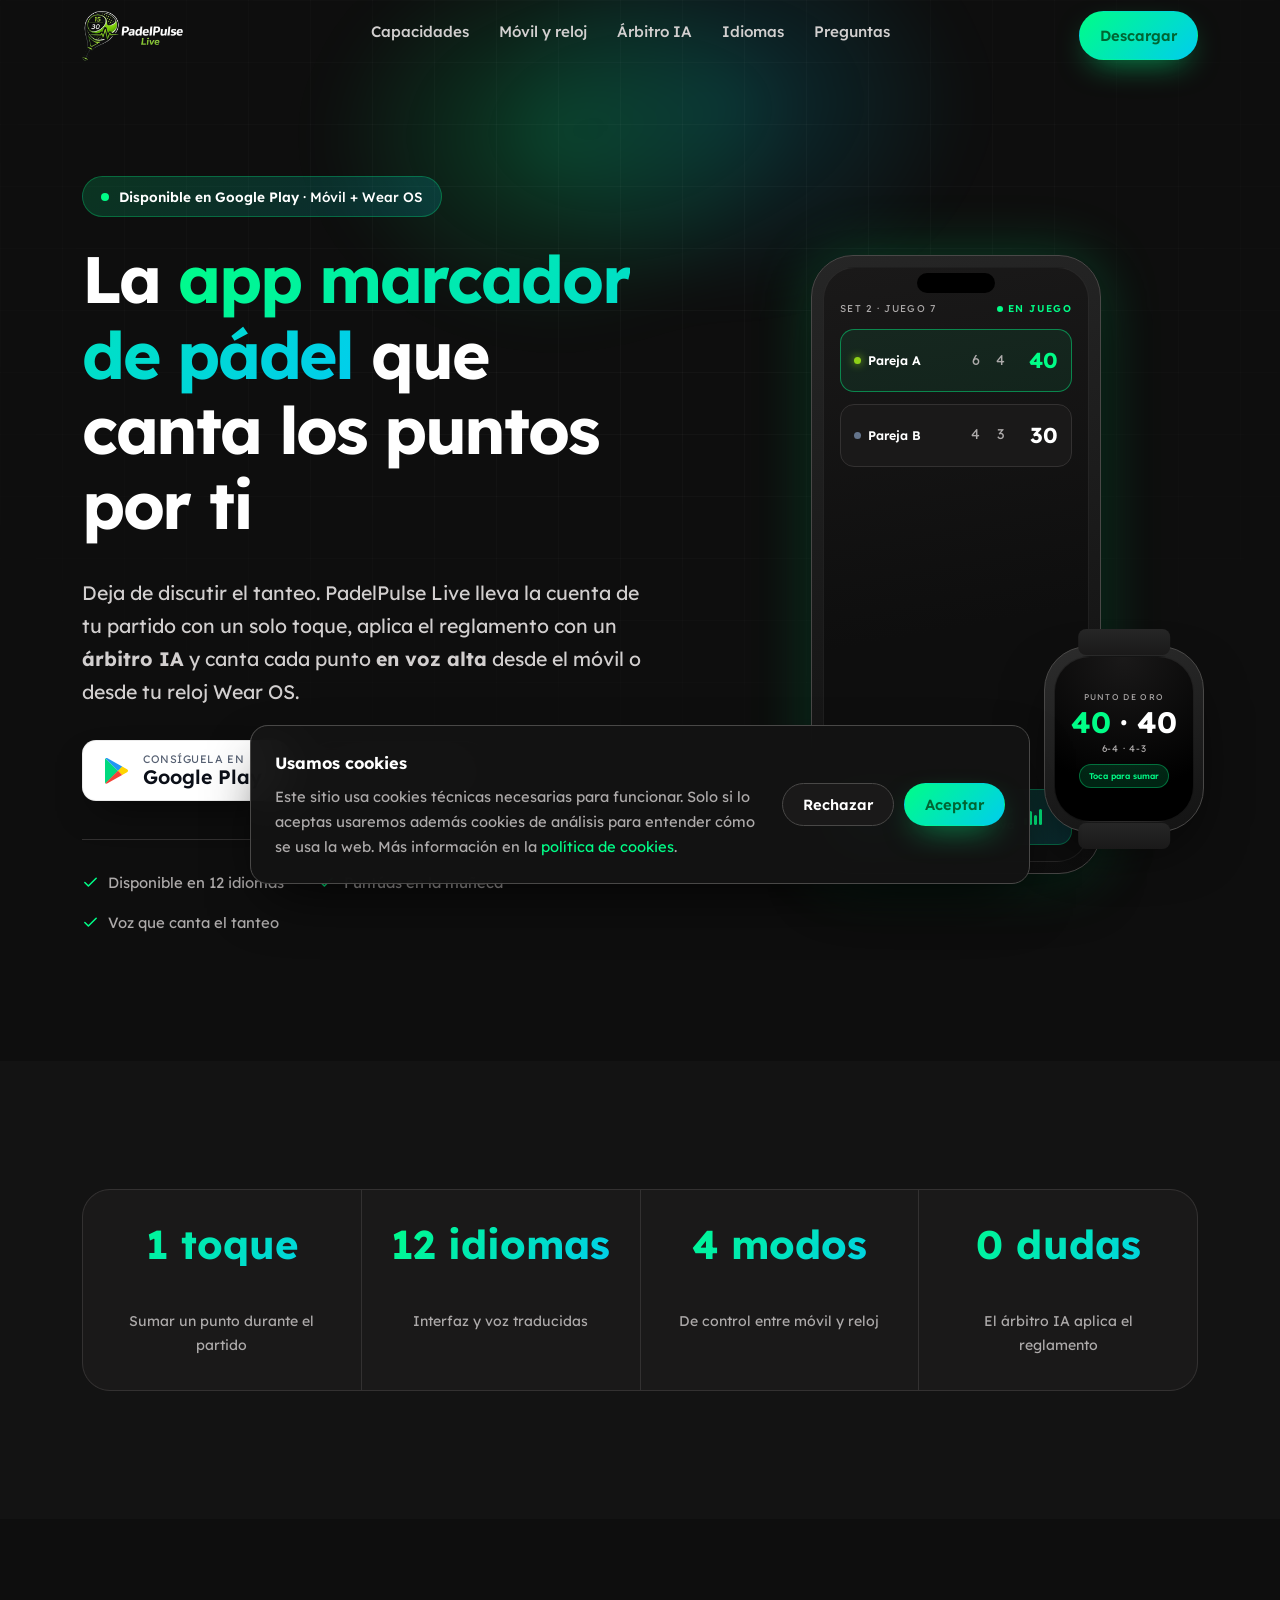
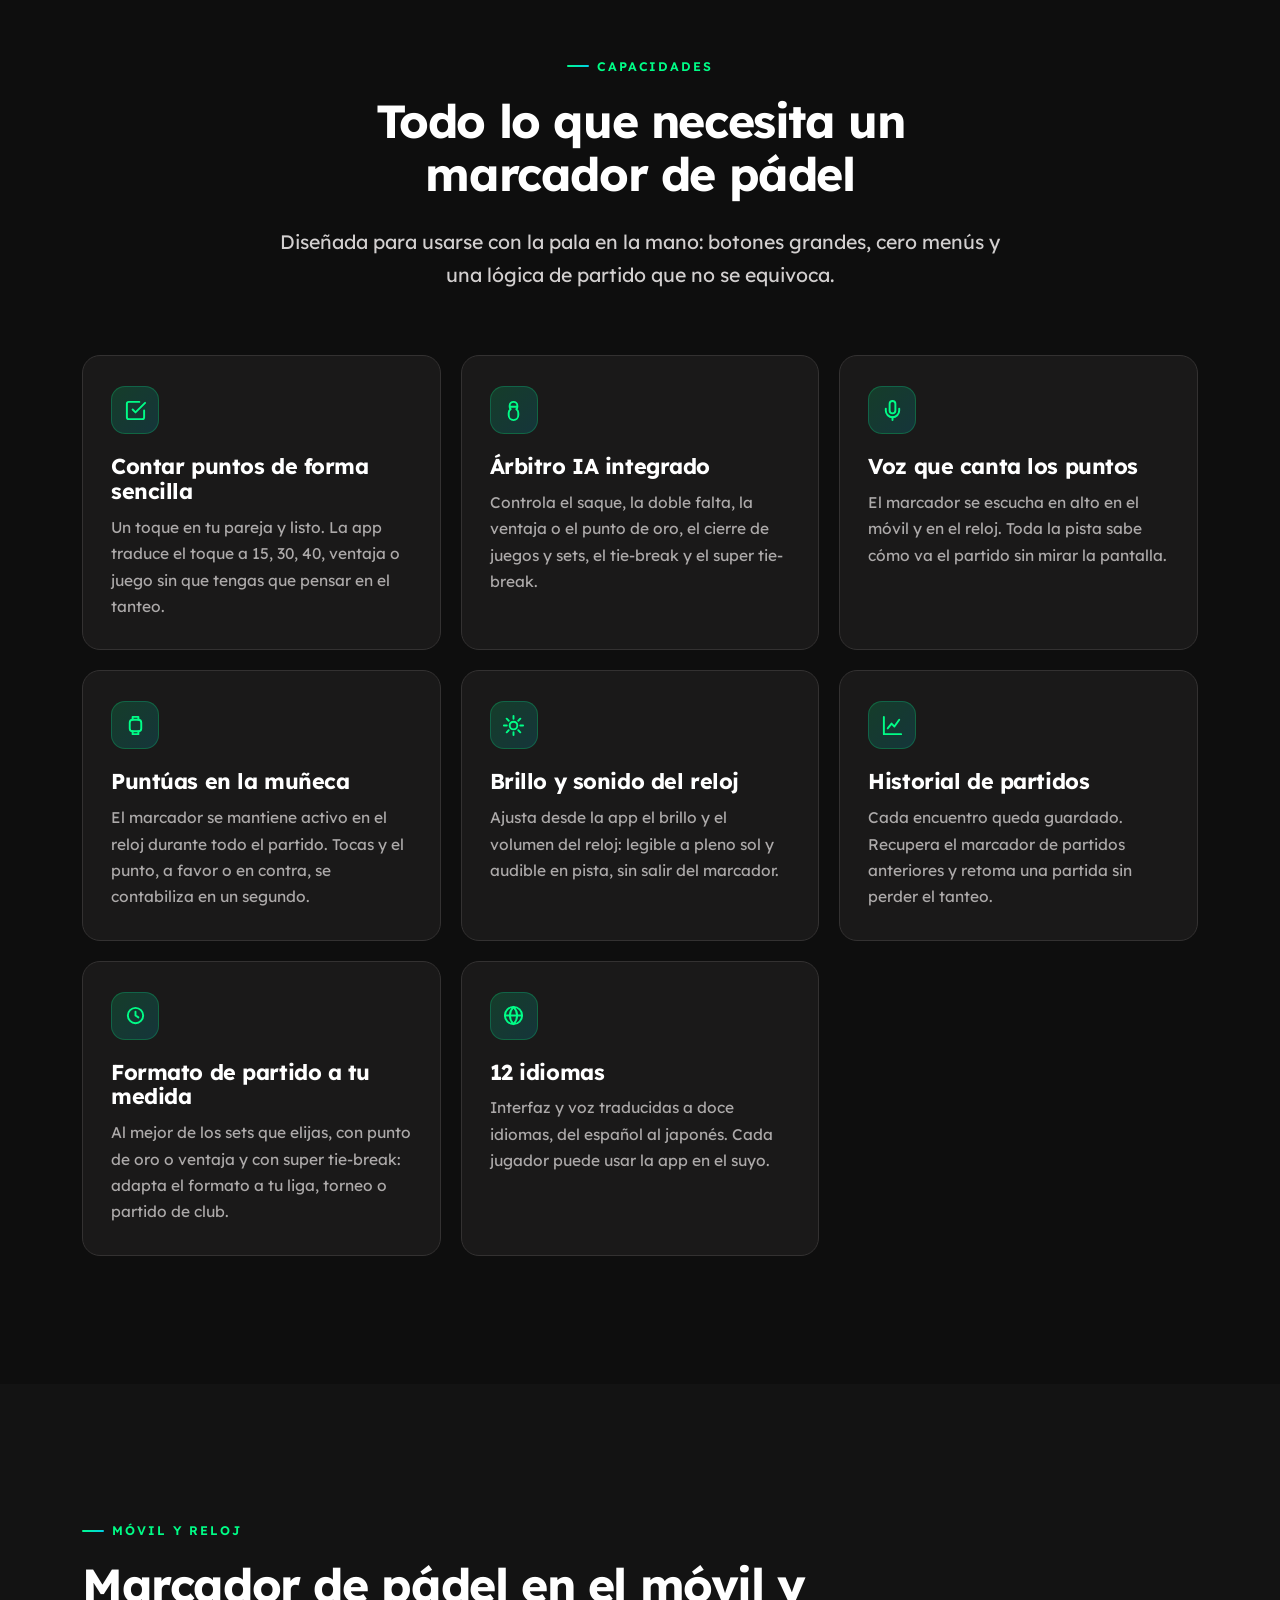
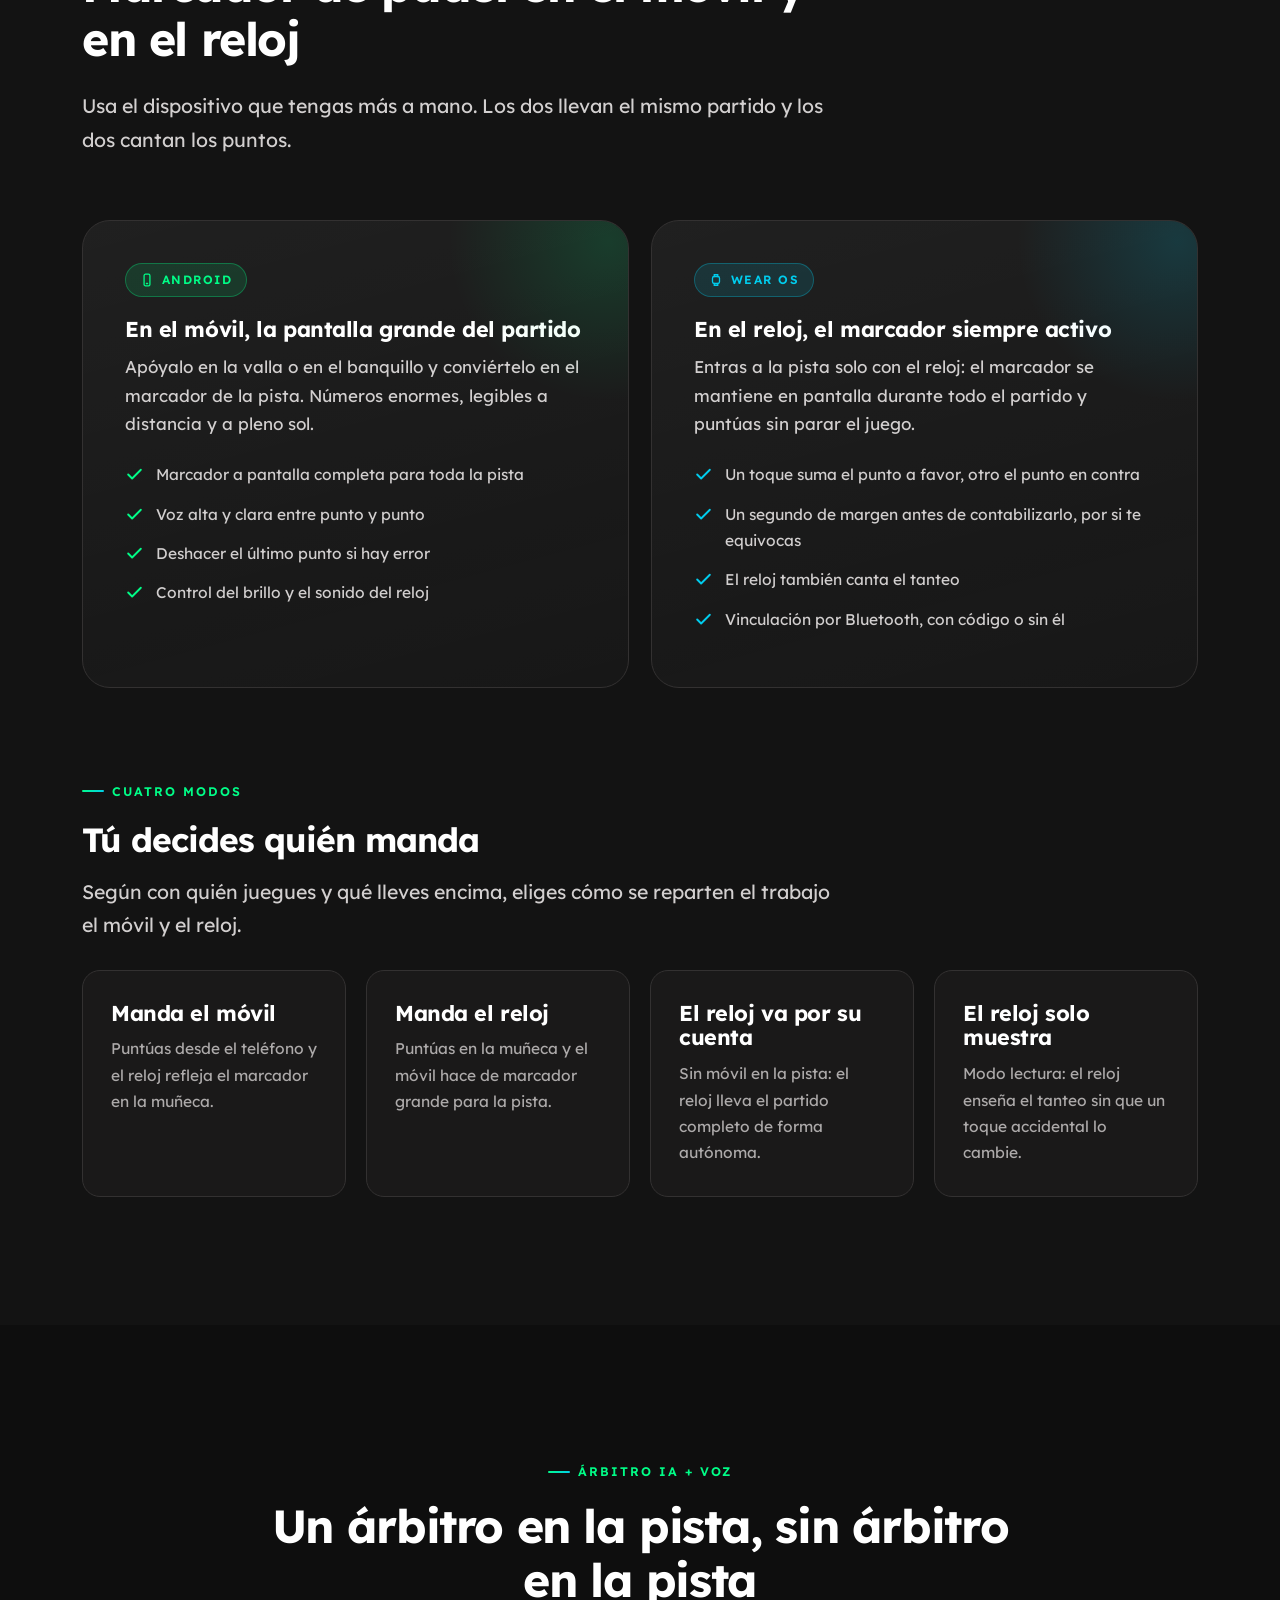
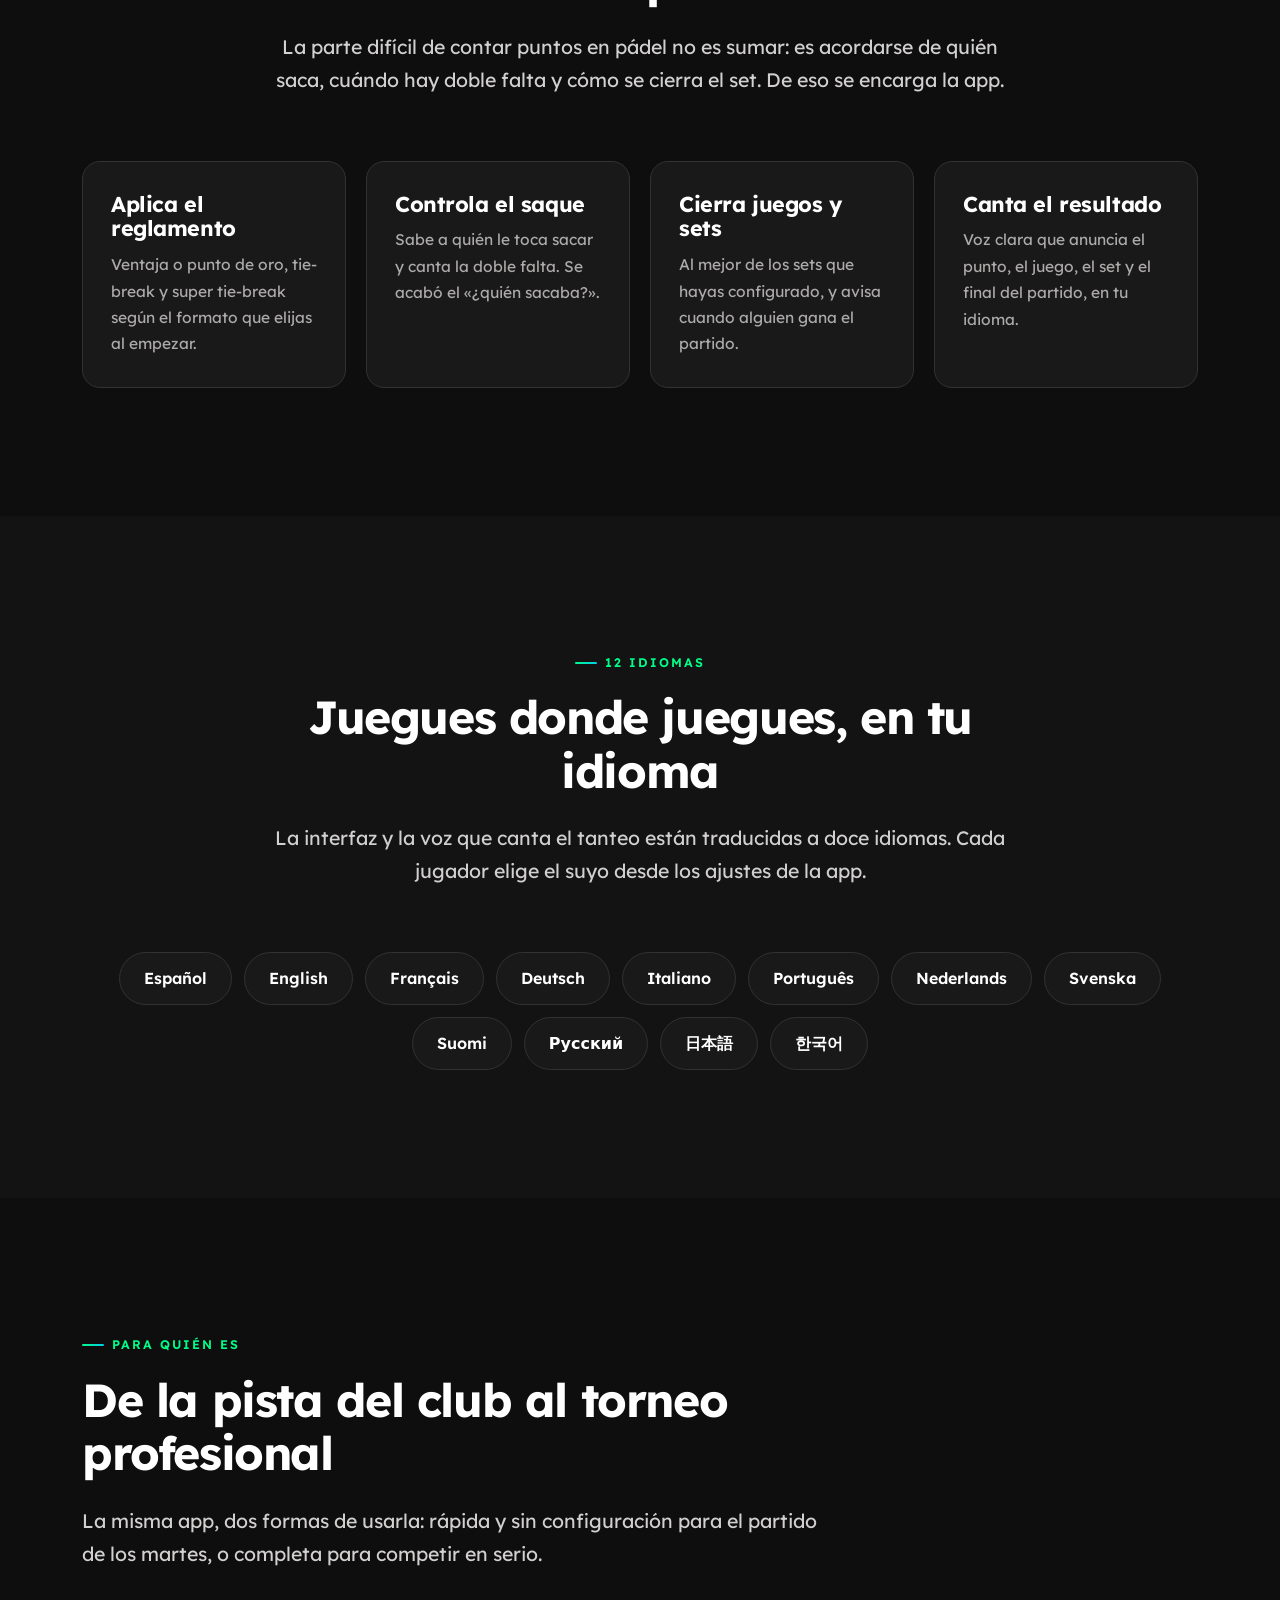
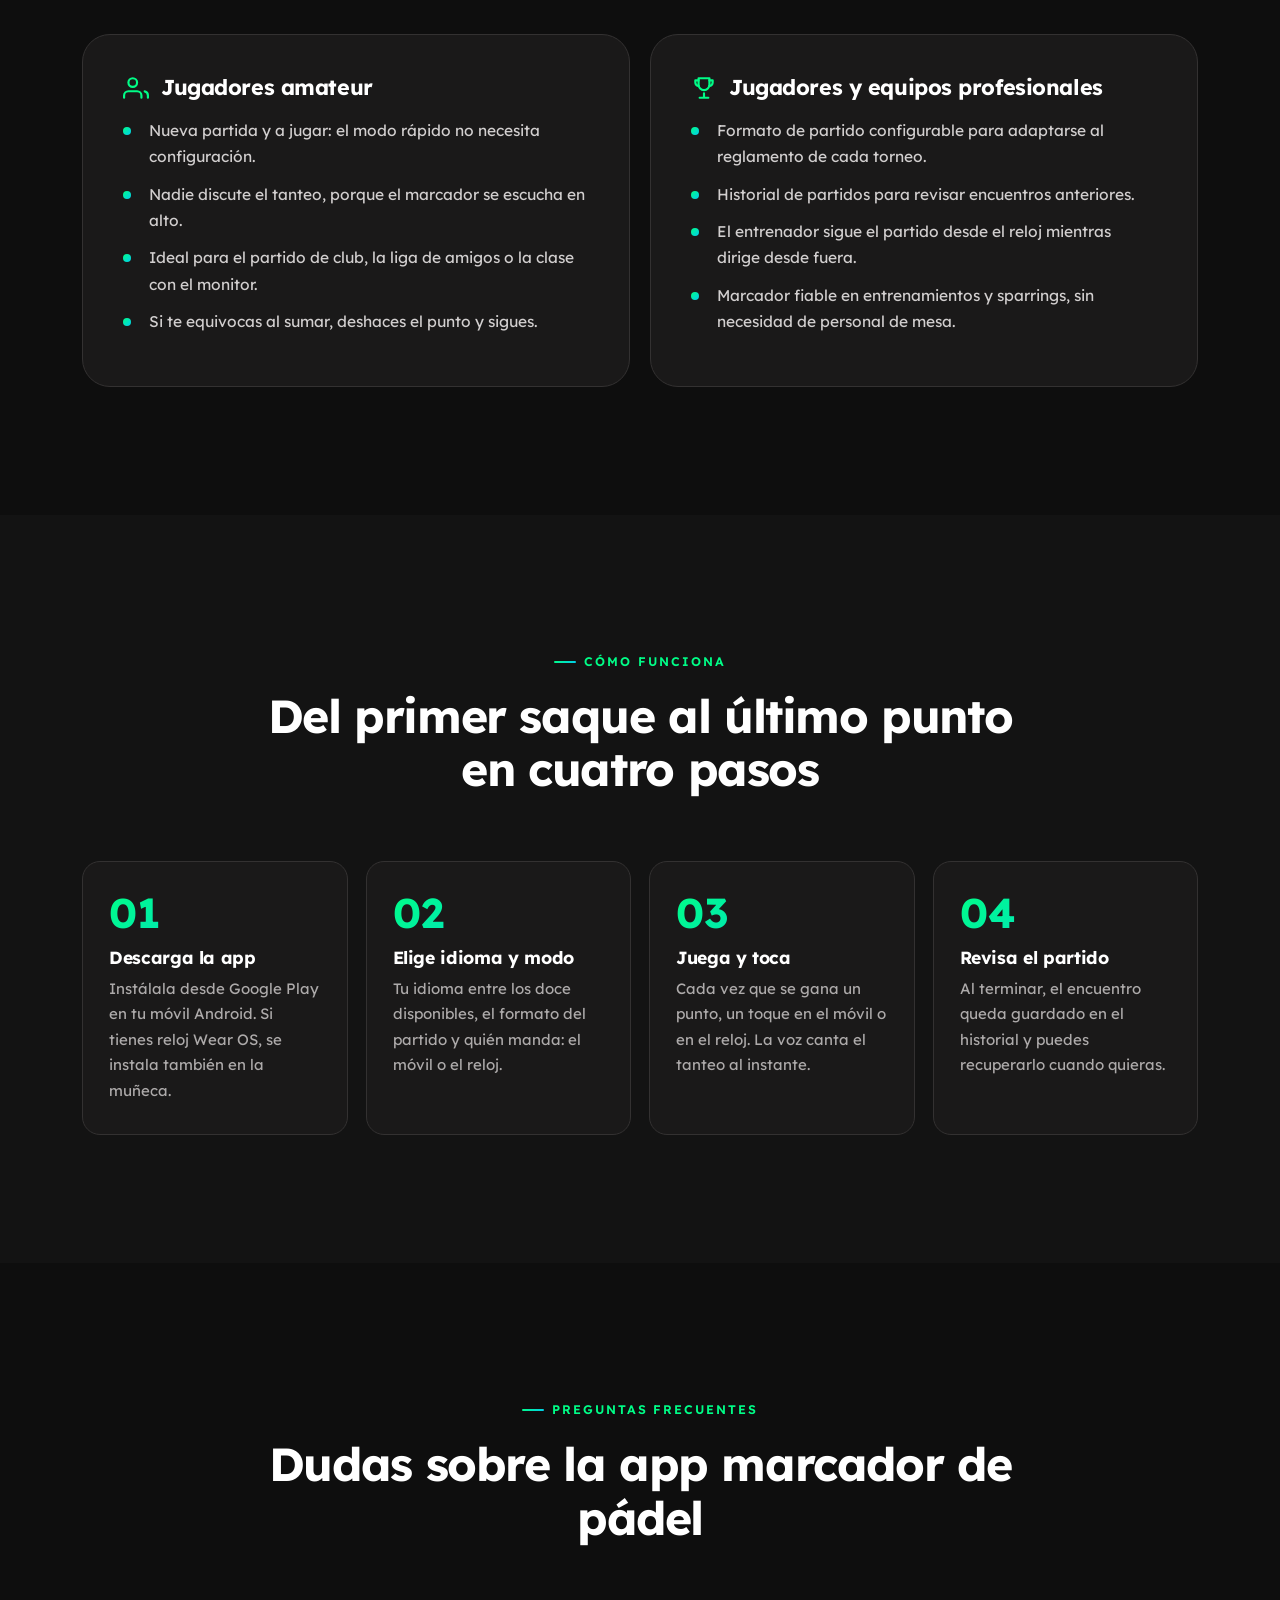
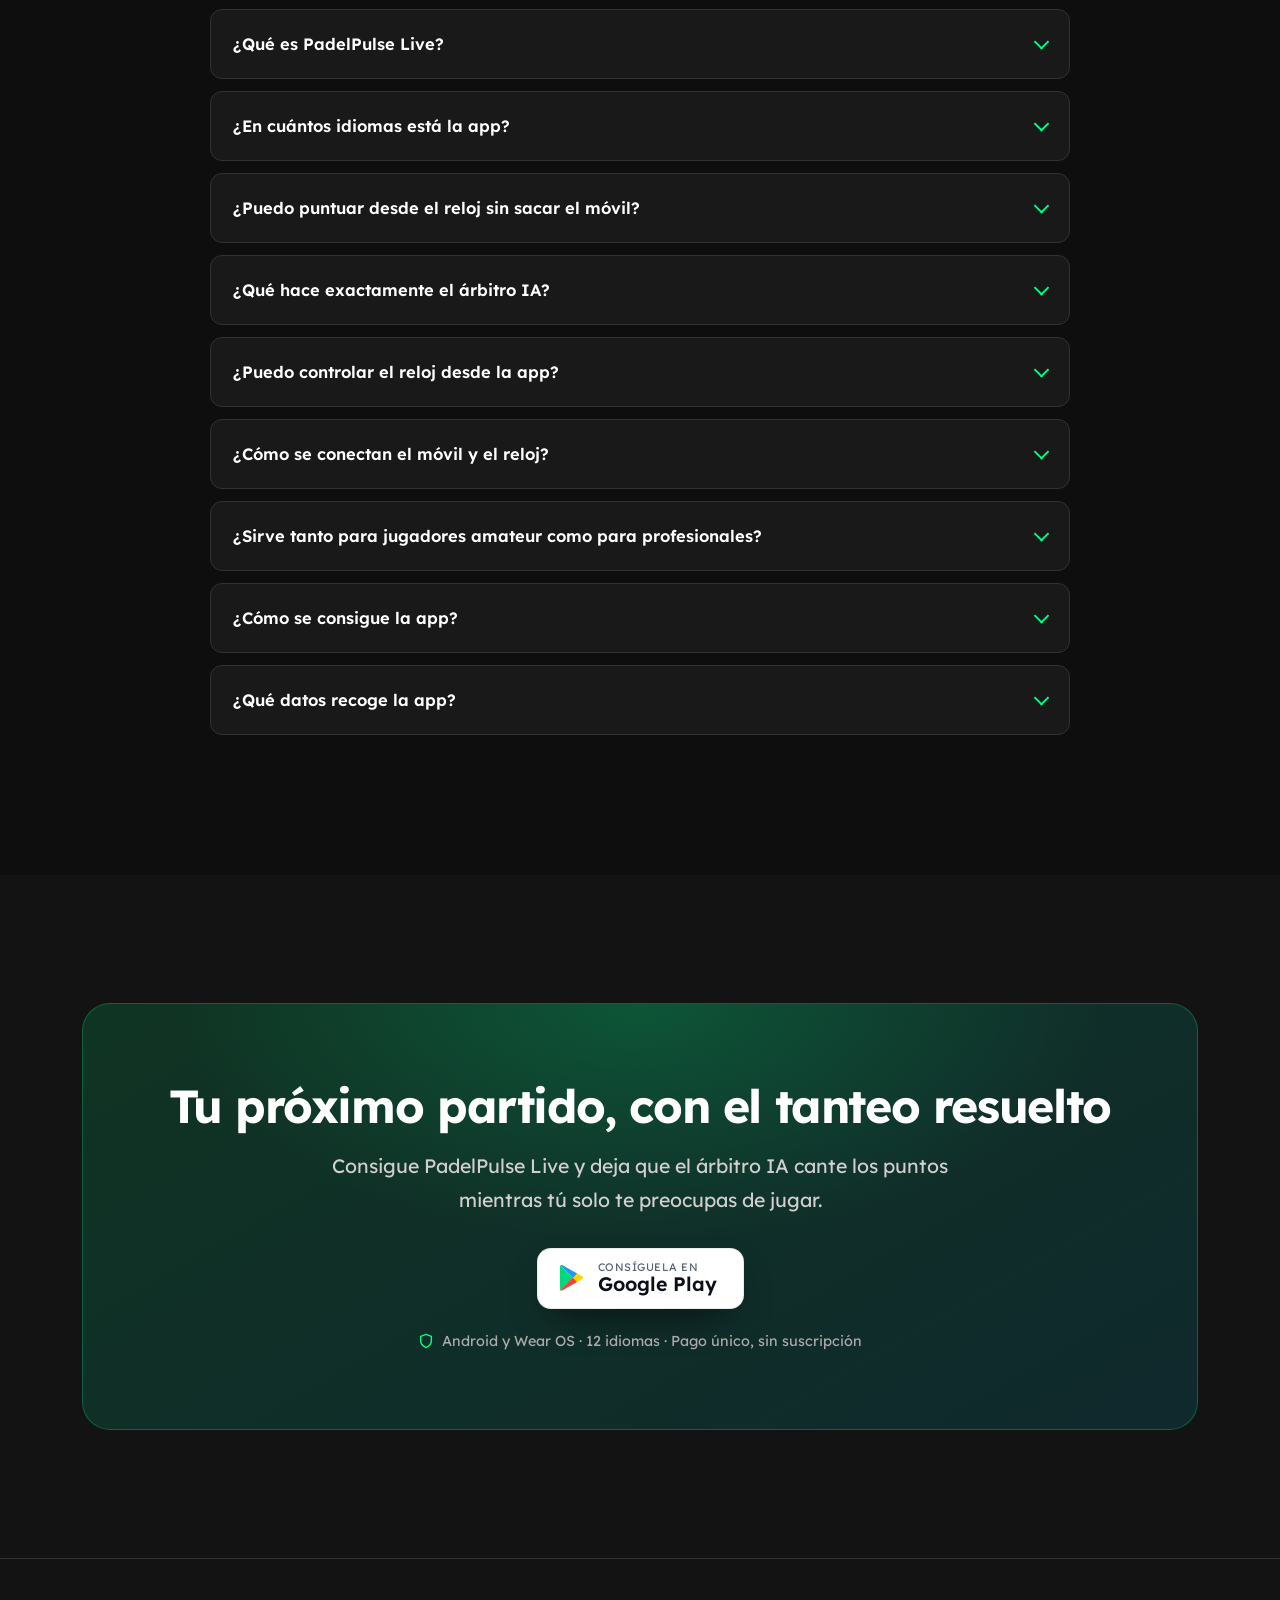
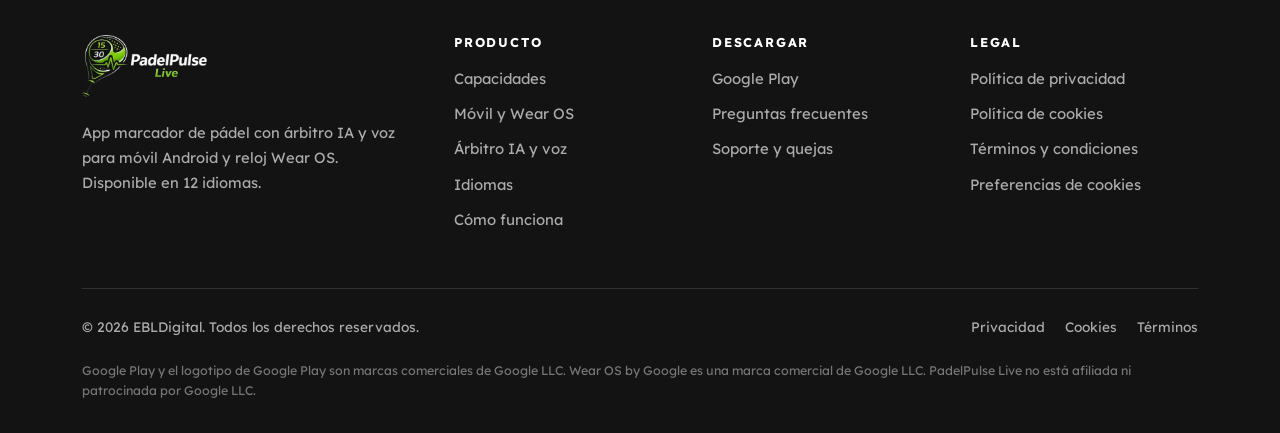
==== index.html @ af025a9b "Usar el logotipo oficial y corregir el nombre de la marca El logotipo estaba dibujado de forma provi" ====
<!DOCTYPE html>
<html lang="es">
<head>
<meta charset="utf-8">
<meta name="viewport" content="width=device-width, initial-scale=1">

<title>App marcador de pádel para móvil y reloj | PadelPulse Live</title>
<meta name="description" content="PadelPulse Live es la app marcador de pádel con árbitro IA y voz que canta los puntos en el móvil y en el reloj Wear OS. Puntúas en la muñeca, en 12 idiomas. Disponible en Google Play.">
<meta name="keywords" content="app marcador de padel, marcador de pádel, contador de puntos padel, marcador padel reloj, marcador padel Wear OS, árbitro IA padel, app para contar puntos de padel">
<meta name="author" content="EBLDigital">
<meta name="robots" content="index, follow, max-image-preview:large, max-snippet:-1, max-video-preview:-1">
<meta name="theme-color" content="#0e0e0e">
<meta name="format-detection" content="telephone=no">
<link rel="canonical" href="https://padelpulselive.es/">

<!-- Open Graph -->
<meta property="og:type" content="website">
<meta property="og:site_name" content="PadelPulse Live">
<meta property="og:locale" content="es_ES">
<meta property="og:url" content="https://padelpulselive.es/">
<meta property="og:title" content="App marcador de pádel para móvil y reloj | PadelPulse Live">
<meta property="og:description" content="Marcador de pádel con árbitro IA y voz que canta los puntos en el móvil y en el reloj Wear OS. En 12 idiomas, para jugadores amateur y profesionales.">
<meta property="og:image" content="https://padelpulselive.es/assets/img/og-image.png">
<meta property="og:image:width" content="1200">
<meta property="og:image:height" content="630">
<meta property="og:image:alt" content="PadelPulse Live, app marcador de pádel para móvil y Wear OS">

<!-- Twitter / X -->
<meta name="twitter:card" content="summary_large_image">
<meta name="twitter:title" content="App marcador de pádel para móvil y reloj | PadelPulse Live">
<meta name="twitter:description" content="Marcador de pádel con árbitro IA y voz que canta los puntos en el móvil y en el reloj Wear OS.">
<meta name="twitter:image" content="https://padelpulselive.es/assets/img/og-image.png">

<link rel="icon" href="/assets/img/icon.png" type="image/png" sizes="512x512">
<link rel="apple-touch-icon" href="/assets/img/icon.png">
<link rel="manifest" href="/site.webmanifest">

<link rel="preconnect" href="https://fonts.googleapis.com">
<link rel="preconnect" href="https://fonts.gstatic.com" crossorigin>
<link rel="stylesheet" href="https://fonts.googleapis.com/css2?family=Lexend:wght@300;400;500;600;700;800&display=swap">
<link rel="stylesheet" href="/assets/css/styles.css">
<noscript><style>.reveal{opacity:1 !important;transform:none !important}</style></noscript>

<script type="application/ld+json">
{
  "@context": "https://schema.org",
  "@graph": [
    {
      "@type": "Organization",
      "@id": "https://padelpulselive.es/#organization",
      "name": "EBLDigital",
      "url": "https://padelpulselive.es/",
      "logo": "https://padelpulselive.es/assets/img/logo.png",
      "email": "ebldigital92@gmail.com",
      "address": {
        "@type": "PostalAddress",
        "streetAddress": "Calle Fermín Caballero 30, 3D",
        "postalCode": "28034",
        "addressLocality": "Madrid",
        "addressCountry": "ES"
      },
      "areaServed": "ES"
    },
    {
      "@type": "WebSite",
      "@id": "https://padelpulselive.es/#website",
      "url": "https://padelpulselive.es/",
      "name": "PadelPulse Live",
      "description": "App marcador de pádel con árbitro IA y voz para móvil y Wear OS.",
      "inLanguage": "es-ES",
      "publisher": { "@id": "https://padelpulselive.es/#organization" }
    },
    {
      "@type": "MobileApplication",
      "@id": "https://padelpulselive.es/#app",
      "name": "PadelPulse Live",
      "alternateName": "PadelPulse Live — Marcador de pádel",
      "description": "App marcador de pádel para contar los puntos de forma sencilla, con árbitro IA y voz que canta el tanteo en el móvil y en el reloj Wear OS. Disponible en 12 idiomas y pensada para jugadores amateur y profesionales.",
      "applicationCategory": "SportsApplication",
      "applicationSubCategory": "Marcador de pádel",
      "operatingSystem": "Android, Wear OS",
      "url": "https://padelpulselive.es/",
      "installUrl": "https://play.google.com/store/apps/details?id=padelpulseapp2.netlify.app",
      "downloadUrl": "https://play.google.com/store/apps/details?id=padelpulseapp2.netlify.app",
      "inLanguage": ["es", "en", "fr", "de", "it", "pt", "nl", "sv", "fi", "ru", "ja", "ko"],
      "availableLanguage": ["Español", "English", "Français", "Deutsch", "Italiano", "Português", "Nederlands", "Svenska", "Suomi", "Русский", "日本語", "한국어"],
      "image": "https://padelpulselive.es/assets/img/og-image.png",
      "screenshot": "https://padelpulselive.es/assets/img/og-image.png",
      "featureList": [
        "Marcador de pádel en un toque",
        "Árbitro IA que aplica el reglamento",
        "Voz que canta los puntos",
        "App para reloj Wear OS: puntúas en la muñeca",
        "Cuatro modos de control entre móvil y reloj",
        "Control del brillo y del sonido del reloj",
        "Punto de oro, ventaja, tie-break y super tie-break",
        "Historial de partidos",
        "Disponible en 12 idiomas"
      ],
      "publisher": { "@id": "https://padelpulselive.es/#organization" }
    },
    {
      "@type": "FAQPage",
      "@id": "https://padelpulselive.es/#faq",
      "inLanguage": "es-ES",
      "mainEntity": [
        {
          "@type": "Question",
          "name": "¿Qué es PadelPulse Live?",
          "acceptedAnswer": {
            "@type": "Answer",
            "text": "PadelPulse Live es una app marcador de pádel para Android y Wear OS. Lleva el tanteo del partido con un toque, aplica el reglamento con un árbitro IA y canta los puntos en voz alta tanto en el móvil como en el reloj."
          }
        },
        {
          "@type": "Question",
          "name": "¿En cuántos idiomas está la app marcador de pádel?",
          "acceptedAnswer": {
            "@type": "Answer",
            "text": "En 12 idiomas: español, inglés, francés, alemán, italiano, portugués, neerlandés, sueco, finés, ruso, japonés y coreano. Se traducen tanto la interfaz como la voz que canta el tanteo."
          }
        },
        {
          "@type": "Question",
          "name": "¿Puedo puntuar desde el reloj sin sacar el móvil?",
          "acceptedAnswer": {
            "@type": "Answer",
            "text": "Sí. El marcador se mantiene activo en la muñeca y puntúas directamente en el reloj: un toque suma el punto a favor y otro el punto en contra, con un segundo de margen para confirmarlo antes de que se contabilice."
          }
        },
        {
          "@type": "Question",
          "name": "¿Qué hace el árbitro IA?",
          "acceptedAnswer": {
            "@type": "Answer",
            "text": "El árbitro IA se encarga de la lógica del partido: suma el punto al equipo correcto, controla el saque, aplica ventaja o punto de oro, gestiona la doble falta, cierra juegos y sets y resuelve el tie-break y el super tie-break. Tú solo marcas quién ha ganado el punto."
          }
        },
        {
          "@type": "Question",
          "name": "¿Puedo controlar el reloj desde la app?",
          "acceptedAnswer": {
            "@type": "Answer",
            "text": "Sí. Desde la app ajustas el brillo y el sonido del reloj para que el marcador se lea a pleno sol y se escuche en pista sin tener que salir de la aplicación."
          }
        },
        {
          "@type": "Question",
          "name": "¿Sirve tanto para jugadores amateur como para profesionales?",
          "acceptedAnswer": {
            "@type": "Answer",
            "text": "Sí. En modo rápido cualquier jugador amateur puede abrir la app y empezar a contar puntos en segundos. Para competición y entrenamiento puedes elegir el formato del partido, el número de sets y consultar el historial."
          }
        },
        {
          "@type": "Question",
          "name": "¿Cómo se consigue la app?",
          "acceptedAnswer": {
            "@type": "Answer",
            "text": "Se descarga desde Google Play. Es una aplicación de pago con un único cobro: el precio actualizado aparece siempre en la ficha de Google Play."
          }
        }
      ]
    }
  ]
}
</script>
</head>
<body>

<a class="skip-link" href="#contenido">Saltar al contenido</a>

<!-- ============================================================== NAV === -->
<header class="nav" data-nav>
  <div class="nav__inner">
    <a class="brand" href="/" aria-label="PadelPulse Live, inicio">
      <img class="brand__logo" src="/assets/img/logo.png" width="362" height="180" alt="PadelPulse Live">
    </a>

    <button class="nav__burger" data-burger type="button" aria-expanded="false" aria-controls="menu-principal" aria-label="Abrir menú de navegación">
      <span></span><span></span><span></span>
    </button>

    <div class="nav__menu" id="menu-principal" data-menu>
      <nav aria-label="Navegación principal">
        <ul class="nav__links">
          <li><a href="#capacidades">Capacidades</a></li>
          <li><a href="#dispositivos">Móvil y reloj</a></li>
          <li><a href="#arbitro-ia">Árbitro IA</a></li>
          <li><a href="#idiomas">Idiomas</a></li>
          <li><a href="#faq">Preguntas</a></li>
        </ul>
      </nav>
      <div class="nav__cta nav__cta--desktop">
        <a class="btn btn--primary btn--sm" href="https://play.google.com/store/apps/details?id=padelpulseapp2.netlify.app" target="_blank" rel="noopener">
          Descargar
        </a>
      </div>
      <div class="nav__cta nav__cta--mobile">
        <a class="btn btn--primary" href="https://play.google.com/store/apps/details?id=padelpulseapp2.netlify.app" target="_blank" rel="noopener">
          Descargar en Google Play
        </a>
      </div>
    </div>
  </div>
</header>

<main id="contenido">

<!-- ============================================================= HERO === -->
<section class="hero">
  <div class="wrap">
    <div class="hero__grid">

      <div class="hero__copy">
        <p class="pill">
          <span class="pill__dot" aria-hidden="true"></span>
          <span class="pill__txt"><b>Disponible en Google Play</b> · Móvil&nbsp;+&nbsp;Wear&nbsp;OS</span>
        </p>

        <h1>La <span class="grad-text">app marcador de pádel</span> que canta los puntos por ti</h1>

        <p class="lead">
          Deja de discutir el tanteo. PadelPulse Live lleva la cuenta de tu partido
          con un solo toque, aplica el reglamento con un <strong>árbitro&nbsp;IA</strong> y
          canta cada punto <strong>en voz alta</strong> desde el móvil o desde tu reloj Wear&nbsp;OS.
        </p>

        <div class="cta-row">
          <a class="gplay" href="https://play.google.com/store/apps/details?id=padelpulseapp2.netlify.app" target="_blank" rel="noopener" aria-label="Consigue PadelPulse Live en Google Play">
            <svg viewBox="0 0 512 512" aria-hidden="true">
              <path fill="#00d97e" d="M47 20c-6 6-9 15-9 27v418c0 12 3 21 9 27l2 2 234-234v-8L49 18z"/>
              <path fill="#ffd400" d="M361 334l-78-78v-8l78-78 2 1 93 53c26 15 26 39 0 54l-93 53z"/>
              <path fill="#f44336" d="M363 333l-80-80L47 489c9 9 23 10 39 1z"/>
              <path fill="#2196f3" d="M363 172L86 15C70 6 56 7 47 16l236 237z"/>
            </svg>
            <span class="gplay__txt">
              <span class="gplay__small">Consíguela en</span>
              <span class="gplay__big">Google Play</span>
            </span>
          </a>

          <a class="btn btn--ghost" href="#capacidades">Ver capacidades</a>
        </div>

        <ul class="hero__proof">
          <li>
            <svg viewBox="0 0 24 24" fill="none" stroke="currentColor" stroke-width="2.2" stroke-linecap="round" stroke-linejoin="round" aria-hidden="true"><path d="M20 6L9 17l-5-5"/></svg>
            Disponible en 12 idiomas
          </li>
          <li>
            <svg viewBox="0 0 24 24" fill="none" stroke="currentColor" stroke-width="2.2" stroke-linecap="round" stroke-linejoin="round" aria-hidden="true"><path d="M20 6L9 17l-5-5"/></svg>
            Puntúas en la muñeca
          </li>
          <li>
            <svg viewBox="0 0 24 24" fill="none" stroke="currentColor" stroke-width="2.2" stroke-linecap="round" stroke-linejoin="round" aria-hidden="true"><path d="M20 6L9 17l-5-5"/></svg>
            Voz que canta el tanteo
          </li>
        </ul>
      </div>

      <!-- Maqueta móvil + reloj -->
      <div class="showcase" aria-hidden="true">
        <div class="phone">
          <span class="phone__notch"></span>
          <div class="phone__screen">
            <div class="scoreboard">
              <div class="scoreboard__head">
                <span>Set 2 · Juego 7</span>
                <span class="scoreboard__live">En juego</span>
              </div>

              <div class="score-card score-card--serving">
                <span class="score-card__team">
                  <span class="score-card__ball"></span>
                  <span class="score-card__name">Pareja A</span>
                </span>
                <span class="score-card__set">6</span>
                <span class="score-card__set">4</span>
                <span class="score-card__pts">40</span>
              </div>

              <div class="score-card">
                <span class="score-card__team">
                  <span class="score-card__ball" style="background:#64748b"></span>
                  <span class="score-card__name">Pareja B</span>
                </span>
                <span class="score-card__set">4</span>
                <span class="score-card__set">3</span>
                <span class="score-card__pts">30</span>
              </div>

              <div class="voice-bubble">
                <span class="voice-bubble__icon">
                  <svg viewBox="0 0 24 24" fill="none" stroke="currentColor" stroke-width="2.2" stroke-linecap="round" stroke-linejoin="round"><path d="M12 2a3 3 0 0 0-3 3v7a3 3 0 0 0 6 0V5a3 3 0 0 0-3-3z"/><path d="M19 10v2a7 7 0 0 1-14 0v-2"/><path d="M12 19v3"/></svg>
                </span>
                <span class="voice-bubble__txt"><b>«Cuarenta - treinta»</b><br>Árbitro IA · voz activa</span>
                <span class="eq"><i></i><i></i><i></i><i></i></span>
              </div>
            </div>
          </div>
        </div>

        <div class="watch">
          <div class="watch__face">
            <span class="watch__label">Punto de oro</span>
            <span class="watch__score"><b>40</b> · 40</span>
            <span class="watch__sets">6-4 · 4-3</span>
            <span class="watch__tap">Toca para sumar</span>
          </div>
        </div>
      </div>

    </div>
  </div>
</section>

<!-- =========================================================== STATS ==== -->
<section class="section section--alt" aria-label="Resumen de la aplicación">
  <div class="wrap">
    <div class="stats reveal">
      <div class="stat">
        <p class="stat__k">1 toque</p>
        <p class="stat__l">Sumar un punto durante el partido</p>
      </div>
      <div class="stat">
        <p class="stat__k">12 idiomas</p>
        <p class="stat__l">Interfaz y voz traducidas</p>
      </div>
      <div class="stat">
        <p class="stat__k">4 modos</p>
        <p class="stat__l">De control entre móvil y reloj</p>
      </div>
      <div class="stat">
        <p class="stat__k">0 dudas</p>
        <p class="stat__l">El árbitro IA aplica el reglamento</p>
      </div>
    </div>
  </div>
</section>

<!-- ====================================================== CAPACIDADES === -->
<section class="section" id="capacidades">
  <div class="wrap">
    <div class="section-head section-head--center reveal">
      <p class="eyebrow">Capacidades</p>
      <h2>Todo lo que necesita un marcador de pádel</h2>
      <p class="lead">
        Diseñada para usarse con la pala en la mano: botones grandes, cero menús
        y una lógica de partido que no se equivoca.
      </p>
    </div>

    <div class="grid grid--3">

      <article class="card reveal">
        <span class="card__icon"><svg viewBox="0 0 24 24" fill="none" stroke="currentColor" stroke-width="2" stroke-linecap="round" stroke-linejoin="round" aria-hidden="true"><path d="M9 11l3 3L22 4"/><path d="M21 12v7a2 2 0 0 1-2 2H5a2 2 0 0 1-2-2V5a2 2 0 0 1 2-2h11"/></svg></span>
        <h3>Contar puntos de forma sencilla</h3>
        <p>Un toque en tu pareja y listo. La app traduce el toque a 15, 30, 40, ventaja o juego sin que tengas que pensar en el tanteo.</p>
      </article>

      <article class="card reveal">
        <span class="card__icon"><svg viewBox="0 0 24 24" fill="none" stroke="currentColor" stroke-width="2" stroke-linecap="round" stroke-linejoin="round" aria-hidden="true"><path d="M12 3a4 4 0 0 1 4 4v1a4 4 0 0 1-1 2.6A5 5 0 0 1 17 15v2a5 5 0 0 1-10 0v-2a5 5 0 0 1 2-4.4A4 4 0 0 1 8 8V7a4 4 0 0 1 4-4z"/><path d="M9 8h6"/></svg></span>
        <h3>Árbitro IA integrado</h3>
        <p>Controla el saque, la doble falta, la ventaja o el punto de oro, el cierre de juegos y sets, el tie-break y el super tie-break.</p>
      </article>

      <article class="card reveal">
        <span class="card__icon"><svg viewBox="0 0 24 24" fill="none" stroke="currentColor" stroke-width="2" stroke-linecap="round" stroke-linejoin="round" aria-hidden="true"><path d="M12 2a3 3 0 0 0-3 3v7a3 3 0 0 0 6 0V5a3 3 0 0 0-3-3z"/><path d="M19 10v2a7 7 0 0 1-14 0v-2"/><path d="M12 19v3"/></svg></span>
        <h3>Voz que canta los puntos</h3>
        <p>El marcador se escucha en alto en el móvil y en el reloj. Toda la pista sabe cómo va el partido sin mirar la pantalla.</p>
      </article>

      <article class="card reveal">
        <span class="card__icon"><svg viewBox="0 0 24 24" fill="none" stroke="currentColor" stroke-width="2" stroke-linecap="round" stroke-linejoin="round" aria-hidden="true"><rect x="6" y="6" width="12" height="12" rx="3"/><path d="M9 6V3h6v3M9 18v3h6v-3"/></svg></span>
        <h3>Puntúas en la muñeca</h3>
        <p>El marcador se mantiene activo en el reloj durante todo el partido. Tocas y el punto, a favor o en contra, se contabiliza en un segundo.</p>
      </article>

      <article class="card reveal">
        <span class="card__icon"><svg viewBox="0 0 24 24" fill="none" stroke="currentColor" stroke-width="2" stroke-linecap="round" stroke-linejoin="round" aria-hidden="true"><circle cx="12" cy="12" r="4"/><path d="M12 2v3M12 19v3M2 12h3M19 12h3M4.9 4.9l2.1 2.1M17 17l2.1 2.1M19.1 4.9L17 7M7 17l-2.1 2.1"/></svg></span>
        <h3>Brillo y sonido del reloj</h3>
        <p>Ajusta desde la app el brillo y el volumen del reloj: legible a pleno sol y audible en pista, sin salir del marcador.</p>
      </article>

      <article class="card reveal">
        <span class="card__icon"><svg viewBox="0 0 24 24" fill="none" stroke="currentColor" stroke-width="2" stroke-linecap="round" stroke-linejoin="round" aria-hidden="true"><path d="M3 3v18h18"/><path d="M7 15l4-5 3 3 5-7"/></svg></span>
        <h3>Historial de partidos</h3>
        <p>Cada encuentro queda guardado. Recupera el marcador de partidos anteriores y retoma una partida sin perder el tanteo.</p>
      </article>

      <article class="card reveal">
        <span class="card__icon"><svg viewBox="0 0 24 24" fill="none" stroke="currentColor" stroke-width="2" stroke-linecap="round" stroke-linejoin="round" aria-hidden="true"><path d="M12 20a8 8 0 1 0 0-16 8 8 0 0 0 0 16z"/><path d="M12 8v4l3 2"/></svg></span>
        <h3>Formato de partido a tu medida</h3>
        <p>Al mejor de los sets que elijas, con punto de oro o ventaja y con super tie-break: adapta el formato a tu liga, torneo o partido de club.</p>
      </article>

      <article class="card reveal">
        <span class="card__icon"><svg viewBox="0 0 24 24" fill="none" stroke="currentColor" stroke-width="2" stroke-linecap="round" stroke-linejoin="round" aria-hidden="true"><circle cx="12" cy="12" r="9"/><path d="M3 12h18M12 3c2.5 2.7 3.8 5.7 3.8 9s-1.3 6.3-3.8 9c-2.5-2.7-3.8-5.7-3.8-9S9.5 5.7 12 3z"/></svg></span>
        <h3>12 idiomas</h3>
        <p>Interfaz y voz traducidas a doce idiomas, del español al japonés. Cada jugador puede usar la app en el suyo.</p>
      </article>

    </div>
  </div>
</section>

<!-- ====================================================== DISPOSITIVOS == -->
<section class="section section--alt" id="dispositivos">
  <div class="wrap">
    <div class="section-head reveal">
      <p class="eyebrow">Móvil y reloj</p>
      <h2>Marcador de pádel en el móvil y en el reloj</h2>
      <p class="lead">
        Usa el dispositivo que tengas más a mano. Los dos llevan el mismo partido
        y los dos cantan los puntos.
      </p>
    </div>

    <div class="split">

      <article class="device reveal">
        <span class="device__tag">
          <svg width="14" height="14" viewBox="0 0 24 24" fill="none" stroke="currentColor" stroke-width="2.2" stroke-linecap="round" aria-hidden="true"><rect x="7" y="2" width="10" height="20" rx="2.5"/><path d="M11 18h2"/></svg>
          Android
        </span>
        <h3>En el móvil, la pantalla grande del partido</h3>
        <p>Apóyalo en la valla o en el banquillo y conviértelo en el marcador de la pista. Números enormes, legibles a distancia y a pleno sol.</p>
        <ul>
          <li><svg viewBox="0 0 24 24" fill="none" stroke="currentColor" stroke-width="2.4" stroke-linecap="round" stroke-linejoin="round" aria-hidden="true"><path d="M20 6L9 17l-5-5"/></svg> Marcador a pantalla completa para toda la pista</li>
          <li><svg viewBox="0 0 24 24" fill="none" stroke="currentColor" stroke-width="2.4" stroke-linecap="round" stroke-linejoin="round" aria-hidden="true"><path d="M20 6L9 17l-5-5"/></svg> Voz alta y clara entre punto y punto</li>
          <li><svg viewBox="0 0 24 24" fill="none" stroke="currentColor" stroke-width="2.4" stroke-linecap="round" stroke-linejoin="round" aria-hidden="true"><path d="M20 6L9 17l-5-5"/></svg> Deshacer el último punto si hay error</li>
          <li><svg viewBox="0 0 24 24" fill="none" stroke="currentColor" stroke-width="2.4" stroke-linecap="round" stroke-linejoin="round" aria-hidden="true"><path d="M20 6L9 17l-5-5"/></svg> Control del brillo y el sonido del reloj</li>
        </ul>
      </article>

      <article class="device device--court reveal">
        <span class="device__tag">
          <svg width="14" height="14" viewBox="0 0 24 24" fill="none" stroke="currentColor" stroke-width="2.2" stroke-linecap="round" aria-hidden="true"><rect x="6" y="6" width="12" height="12" rx="3"/><path d="M9 6V3h6v3M9 18v3h6v-3"/></svg>
          Wear OS
        </span>
        <h3>En el reloj, el marcador siempre activo</h3>
        <p>Entras a la pista solo con el reloj: el marcador se mantiene en pantalla durante todo el partido y puntúas sin parar el juego.</p>
        <ul>
          <li><svg viewBox="0 0 24 24" fill="none" stroke="currentColor" stroke-width="2.4" stroke-linecap="round" stroke-linejoin="round" aria-hidden="true"><path d="M20 6L9 17l-5-5"/></svg> Un toque suma el punto a favor, otro el punto en contra</li>
          <li><svg viewBox="0 0 24 24" fill="none" stroke="currentColor" stroke-width="2.4" stroke-linecap="round" stroke-linejoin="round" aria-hidden="true"><path d="M20 6L9 17l-5-5"/></svg> Un segundo de margen antes de contabilizarlo, por si te equivocas</li>
          <li><svg viewBox="0 0 24 24" fill="none" stroke="currentColor" stroke-width="2.4" stroke-linecap="round" stroke-linejoin="round" aria-hidden="true"><path d="M20 6L9 17l-5-5"/></svg> El reloj también canta el tanteo</li>
          <li><svg viewBox="0 0 24 24" fill="none" stroke="currentColor" stroke-width="2.4" stroke-linecap="round" stroke-linejoin="round" aria-hidden="true"><path d="M20 6L9 17l-5-5"/></svg> Vinculación por Bluetooth, con código o sin él</li>
        </ul>
      </article>

    </div>

    <!-- Modos de control -->
    <div class="section-head reveal" style="margin-top:clamp(56px,7vw,84px);margin-bottom:28px">
      <p class="eyebrow">Cuatro modos</p>
      <h2 style="font-size:clamp(1.5rem,3vw,2.1rem)">Tú decides quién manda</h2>
      <p class="lead">
        Según con quién juegues y qué lleves encima, eliges cómo se reparten el
        trabajo el móvil y el reloj.
      </p>
    </div>

    <div class="grid grid--4">
      <article class="card reveal">
        <h3>Manda el móvil</h3>
        <p>Puntúas desde el teléfono y el reloj refleja el marcador en la muñeca.</p>
      </article>
      <article class="card reveal">
        <h3>Manda el reloj</h3>
        <p>Puntúas en la muñeca y el móvil hace de marcador grande para la pista.</p>
      </article>
      <article class="card reveal">
        <h3>El reloj va por su cuenta</h3>
        <p>Sin móvil en la pista: el reloj lleva el partido completo de forma autónoma.</p>
      </article>
      <article class="card reveal">
        <h3>El reloj solo muestra</h3>
        <p>Modo lectura: el reloj enseña el tanteo sin que un toque accidental lo cambie.</p>
      </article>
    </div>
  </div>
</section>

<!-- ========================================================= ÁRBITRO IA = -->
<section class="section" id="arbitro-ia">
  <div class="wrap">
    <div class="section-head section-head--center reveal">
      <p class="eyebrow">Árbitro IA + voz</p>
      <h2>Un árbitro en la pista, sin árbitro en la pista</h2>
      <p class="lead">
        La parte difícil de contar puntos en pádel no es sumar: es acordarse de
        quién saca, cuándo hay doble falta y cómo se cierra el set. De eso se
        encarga la app.
      </p>
    </div>

    <div class="grid grid--4">
      <article class="card reveal">
        <h3>Aplica el reglamento</h3>
        <p>Ventaja o punto de oro, tie-break y super tie-break según el formato que elijas al empezar.</p>
      </article>
      <article class="card reveal">
        <h3>Controla el saque</h3>
        <p>Sabe a quién le toca sacar y canta la doble falta. Se acabó el «¿quién sacaba?».</p>
      </article>
      <article class="card reveal">
        <h3>Cierra juegos y sets</h3>
        <p>Al mejor de los sets que hayas configurado, y avisa cuando alguien gana el partido.</p>
      </article>
      <article class="card reveal">
        <h3>Canta el resultado</h3>
        <p>Voz clara que anuncia el punto, el juego, el set y el final del partido, en tu idioma.</p>
      </article>
    </div>
  </div>
</section>

<!-- =========================================================== IDIOMAS == -->
<section class="section section--alt" id="idiomas">
  <div class="wrap">
    <div class="section-head section-head--center reveal">
      <p class="eyebrow">12 idiomas</p>
      <h2>Juegues donde juegues, en tu idioma</h2>
      <p class="lead">
        La interfaz y la voz que canta el tanteo están traducidas a doce idiomas.
        Cada jugador elige el suyo desde los ajustes de la app.
      </p>
    </div>

    <ul class="langs reveal" aria-label="Idiomas disponibles">
      <li><span lang="es">Español</span></li>
      <li><span lang="en">English</span></li>
      <li><span lang="fr">Français</span></li>
      <li><span lang="de">Deutsch</span></li>
      <li><span lang="it">Italiano</span></li>
      <li><span lang="pt">Português</span></li>
      <li><span lang="nl">Nederlands</span></li>
      <li><span lang="sv">Svenska</span></li>
      <li><span lang="fi">Suomi</span></li>
      <li><span lang="ru">Русский</span></li>
      <li><span lang="ja">日本語</span></li>
      <li><span lang="ko">한국어</span></li>
    </ul>
  </div>
</section>

<!-- ========================================================= JUGADORES == -->
<section class="section" id="jugadores">
  <div class="wrap">
    <div class="section-head reveal">
      <p class="eyebrow">Para quién es</p>
      <h2>De la pista del club al torneo profesional</h2>
      <p class="lead">
        La misma app, dos formas de usarla: rápida y sin configuración para el
        partido de los martes, o completa para competir en serio.
      </p>
    </div>

    <div class="grid grid--2">

      <article class="audience reveal">
        <h3>
          <svg viewBox="0 0 24 24" fill="none" stroke="currentColor" stroke-width="2" stroke-linecap="round" stroke-linejoin="round" aria-hidden="true"><path d="M17 21v-2a4 4 0 0 0-4-4H5a4 4 0 0 0-4 4v2"/><circle cx="9" cy="7" r="4"/><path d="M23 21v-2a4 4 0 0 0-3-3.87"/></svg>
          Jugadores amateur
        </h3>
        <ul>
          <li>Nueva partida y a jugar: el modo rápido no necesita configuración.</li>
          <li>Nadie discute el tanteo, porque el marcador se escucha en alto.</li>
          <li>Ideal para el partido de club, la liga de amigos o la clase con el monitor.</li>
          <li>Si te equivocas al sumar, deshaces el punto y sigues.</li>
        </ul>
      </article>

      <article class="audience reveal">
        <h3>
          <svg viewBox="0 0 24 24" fill="none" stroke="currentColor" stroke-width="2" stroke-linecap="round" stroke-linejoin="round" aria-hidden="true"><path d="M8 21h8M12 17v4"/><path d="M17 3H7v6a5 5 0 0 0 10 0V3z"/><path d="M17 5h3v2a3 3 0 0 1-3 3M7 5H4v2a3 3 0 0 0 3 3"/></svg>
          Jugadores y equipos profesionales
        </h3>
        <ul>
          <li>Formato de partido configurable para adaptarse al reglamento de cada torneo.</li>
          <li>Historial de partidos para revisar encuentros anteriores.</li>
          <li>El entrenador sigue el partido desde el reloj mientras dirige desde fuera.</li>
          <li>Marcador fiable en entrenamientos y sparrings, sin necesidad de personal de mesa.</li>
        </ul>
      </article>

    </div>
  </div>
</section>

<!-- ============================================================ PASOS === -->
<section class="section section--alt" id="como-funciona">
  <div class="wrap">
    <div class="section-head section-head--center reveal">
      <p class="eyebrow">Cómo funciona</p>
      <h2>Del primer saque al último punto en cuatro pasos</h2>
    </div>

    <div class="steps">
      <article class="step reveal">
        <span class="step__num">01</span>
        <h3>Descarga la app</h3>
        <p>Instálala desde Google Play en tu móvil Android. Si tienes reloj Wear OS, se instala también en la muñeca.</p>
      </article>
      <article class="step reveal">
        <span class="step__num">02</span>
        <h3>Elige idioma y modo</h3>
        <p>Tu idioma entre los doce disponibles, el formato del partido y quién manda: el móvil o el reloj.</p>
      </article>
      <article class="step reveal">
        <span class="step__num">03</span>
        <h3>Juega y toca</h3>
        <p>Cada vez que se gana un punto, un toque en el móvil o en el reloj. La voz canta el tanteo al instante.</p>
      </article>
      <article class="step reveal">
        <span class="step__num">04</span>
        <h3>Revisa el partido</h3>
        <p>Al terminar, el encuentro queda guardado en el historial y puedes recuperarlo cuando quieras.</p>
      </article>
    </div>
  </div>
</section>

<!-- ============================================================== FAQ === -->
<section class="section" id="faq">
  <div class="wrap">
    <div class="section-head section-head--center reveal">
      <p class="eyebrow">Preguntas frecuentes</p>
      <h2>Dudas sobre la app marcador de pádel</h2>
    </div>

    <div class="faq reveal">
      <details>
        <summary>¿Qué es PadelPulse Live?</summary>
        <div class="faq__body">
          <p>PadelPulse Live es una <strong>app marcador de pádel</strong> para Android y Wear OS. Lleva el tanteo del partido con un toque, aplica el reglamento con un árbitro IA y canta los puntos en voz alta tanto en el móvil como en el reloj.</p>
        </div>
      </details>

      <details>
        <summary>¿En cuántos idiomas está la app?</summary>
        <div class="faq__body">
          <p>En <strong>12 idiomas</strong>: español, inglés, francés, alemán, italiano, portugués, neerlandés, sueco, finés, ruso, japonés y coreano. Se traducen tanto la interfaz como la voz que canta el tanteo.</p>
        </div>
      </details>

      <details>
        <summary>¿Puedo puntuar desde el reloj sin sacar el móvil?</summary>
        <div class="faq__body">
          <p>Sí. El marcador se mantiene activo en la muñeca durante todo el partido y puntúas directamente en el reloj: un toque suma el punto a favor y otro el punto en contra, con <strong>un segundo de margen</strong> antes de que se contabilice, por si te equivocas.</p>
        </div>
      </details>

      <details>
        <summary>¿Qué hace exactamente el árbitro IA?</summary>
        <div class="faq__body">
          <p>Se encarga de toda la lógica del partido: suma el punto a la pareja correcta, controla el saque, canta la doble falta, aplica ventaja o punto de oro, cierra juegos y sets y resuelve el tie-break y el super tie-break. Tú solo marcas quién ha ganado el punto.</p>
        </div>
      </details>

      <details>
        <summary>¿Puedo controlar el reloj desde la app?</summary>
        <div class="faq__body">
          <p>Sí. Desde la app ajustas el <strong>brillo y el sonido del reloj</strong> para que el marcador se lea a pleno sol y se escuche en pista, sin salir de la aplicación.</p>
        </div>
      </details>

      <details>
        <summary>¿Cómo se conectan el móvil y el reloj?</summary>
        <div class="faq__body">
          <p>Por Bluetooth. Puedes vincularlos con un código de emparejamiento o directamente sin código. Una vez vinculados, eliges cuál de los cuatro modos de control quieres usar en cada partido.</p>
        </div>
      </details>

      <details>
        <summary>¿Sirve tanto para jugadores amateur como para profesionales?</summary>
        <div class="faq__body">
          <p>Sí. En modo rápido cualquier jugador amateur puede abrir la app y empezar a contar puntos en segundos. Para competición y entrenamiento puedes elegir el formato del partido, el número de sets y consultar el historial.</p>
        </div>
      </details>

      <details>
        <summary>¿Cómo se consigue la app?</summary>
        <div class="faq__body">
          <p>Se descarga desde <a href="https://play.google.com/store/apps/details?id=padelpulseapp2.netlify.app" target="_blank" rel="noopener">Google Play</a>. Es una aplicación de pago con un único cobro, sin suscripción: el precio actualizado aparece siempre en la ficha de Google Play.</p>
        </div>
      </details>

      <details>
        <summary>¿Qué datos recoge la app?</summary>
        <div class="faq__body">
          <p>Los mínimos para que el marcador funcione. Puedes consultar el detalle en la <a href="/privacidad.html">política de privacidad</a> y en la <a href="/cookies.html">política de cookies</a>.</p>
        </div>
      </details>
    </div>
  </div>
</section>

<!-- ========================================================= CTA FINAL == -->
<section class="section section--alt" id="descargar">
  <div class="wrap">
    <div class="cta-band reveal">
      <h2>Tu próximo partido, con el tanteo resuelto</h2>
      <p class="lead">
        Consigue PadelPulse Live y deja que el árbitro IA cante los puntos
        mientras tú solo te preocupas de jugar.
      </p>
      <div class="cta-row">
        <a class="gplay" href="https://play.google.com/store/apps/details?id=padelpulseapp2.netlify.app" target="_blank" rel="noopener" aria-label="Consigue PadelPulse Live en Google Play">
          <svg viewBox="0 0 512 512" aria-hidden="true">
            <path fill="#00d97e" d="M47 20c-6 6-9 15-9 27v418c0 12 3 21 9 27l2 2 234-234v-8L49 18z"/>
            <path fill="#ffd400" d="M361 334l-78-78v-8l78-78 2 1 93 53c26 15 26 39 0 54l-93 53z"/>
            <path fill="#f44336" d="M363 333l-80-80L47 489c9 9 23 10 39 1z"/>
            <path fill="#2196f3" d="M363 172L86 15C70 6 56 7 47 16l236 237z"/>
          </svg>
          <span class="gplay__txt">
            <span class="gplay__small">Consíguela en</span>
            <span class="gplay__big">Google Play</span>
          </span>
        </a>
      </div>
      <p class="cta-note" style="justify-content:center;margin-top:20px">
        <svg viewBox="0 0 24 24" fill="none" stroke="currentColor" stroke-width="2.2" stroke-linecap="round" stroke-linejoin="round" aria-hidden="true"><path d="M12 22s8-4 8-10V5l-8-3-8 3v7c0 6 8 10 8 10z"/></svg>
        Android y Wear OS · 12 idiomas · Pago único, sin suscripción
      </p>
    </div>
  </div>
</section>

</main>

<!-- =========================================================== FOOTER === -->
<footer class="footer">
  <div class="wrap">
    <div class="footer__grid">

      <div class="footer__about">
        <a class="brand" href="/">
          <img class="brand__logo" src="/assets/img/logo.png" width="362" height="180" alt="PadelPulse Live">
        </a>
        <p>App marcador de pádel con árbitro IA y voz para móvil Android y reloj Wear OS. Disponible en 12 idiomas.</p>
      </div>

      <div>
        <h4>Producto</h4>
        <ul>
          <li><a href="#capacidades">Capacidades</a></li>
          <li><a href="#dispositivos">Móvil y Wear OS</a></li>
          <li><a href="#arbitro-ia">Árbitro IA y voz</a></li>
          <li><a href="#idiomas">Idiomas</a></li>
          <li><a href="#como-funciona">Cómo funciona</a></li>
        </ul>
      </div>

      <div>
        <h4>Descargar</h4>
        <ul>
          <li><a href="https://play.google.com/store/apps/details?id=padelpulseapp2.netlify.app" target="_blank" rel="noopener">Google Play</a></li>
          <li><a href="#faq">Preguntas frecuentes</a></li>
          <li><a href="mailto:ebldigital92@gmail.com">Soporte y quejas</a></li>
        </ul>
      </div>

      <div>
        <h4>Legal</h4>
        <ul>
          <li><a href="/privacidad.html">Política de privacidad</a></li>
          <li><a href="/cookies.html">Política de cookies</a></li>
          <li><a href="/terminos.html">Términos y condiciones</a></li>
          <li><a href="#" data-consent-action="open">Preferencias de cookies</a></li>
        </ul>
      </div>

    </div>

    <div class="footer__bottom">
      <p style="margin:0">© <span data-year>2026</span> EBLDigital. Todos los derechos reservados.</p>
      <div class="footer__legal">
        <a href="/privacidad.html">Privacidad</a>
        <a href="/cookies.html">Cookies</a>
        <a href="/terminos.html">Términos</a>
      </div>
    </div>

    <p class="footer__disclaimer">
      Google Play y el logotipo de Google Play son marcas comerciales de Google LLC.
      Wear OS by Google es una marca comercial de Google LLC. PadelPulse Live no está
      afiliada ni patrocinada por Google LLC.
    </p>
  </div>
</footer>

<!-- ==================================================== BANNER COOKIES == -->
<div class="cookie-banner" data-cookie-banner role="dialog" aria-live="polite" aria-label="Aviso de cookies" hidden>
  <div class="cookie-banner__txt">
    <strong>Usamos cookies</strong>
    Este sitio usa cookies técnicas necesarias para funcionar. Solo si lo aceptas
    usaremos además cookies de análisis para entender cómo se usa la web.
    Más información en la <a href="/cookies.html">política de cookies</a>.
  </div>
  <div class="cookie-banner__actions">
    <button class="btn btn--ghost btn--sm" type="button" data-consent-action="rejected">Rechazar</button>
    <button class="btn btn--primary btn--sm" type="button" data-consent-action="accepted">Aceptar</button>
  </div>
</div>

<script src="/assets/js/main.js" defer></script>
</body>
</html>
---- assets/css/styles.css ----
/* ==========================================================================
   Padel Pulse Live — Sistema de diseño
   ========================================================================== */

:root {
  /* Marca — tokens tomados de la propia app Padel Pulse Live */
  --pulse: #00fd87;          /* primary-container */
  --pulse-soft: #a4ffb9;     /* primary */
  --pulse-deep: #00ed7e;     /* primary-dim */
  --on-pulse: #006532;       /* on-primary */
  --court: #00cdee;          /* tertiary-dim */
  --court-soft: #7ee6ff;     /* tertiary */
  --lime: #8fd117;   /* verde lima del logotipo */

  /* Superficies — escala neutra de la app */
  --bg: #0e0e0e;                 /* background / surface */
  --bg-alt: #131313;             /* surface-container-low */
  --surface: #1a1919;            /* surface-container */
  --surface-strong: #201f1f;     /* surface-container-high */
  --surface-bright: #262626;     /* surface-container-highest */
  --border: #333131;
  --border-strong: #494847;      /* outline-variant */
  --outline: #777575;            /* outline */

  /* Texto */
  --text: #ffffff;               /* on-surface */
  --text-soft: #d2cfcf;
  --muted: #adaaaa;              /* on-surface-variant */

  /* Efectos */
  --grad: linear-gradient(135deg, var(--pulse) 0%, var(--court) 100%);
  --grad-soft: linear-gradient(135deg, rgba(0, 253, 135, 0.16), rgba(0, 205, 238, 0.16));
  --glow: 0 0 60px rgba(0, 253, 135, 0.22);
  --shadow: 0 24px 60px -20px rgba(0, 0, 0, 0.85);

  /* Métrica */
  --radius: 18px;
  --radius-sm: 12px;
  --radius-lg: 28px;
  --wrap: 1160px;
  --nav-h: 72px;

  /* Tipografía — la app usa Lexend */
  --font-display: "Lexend", "Segoe UI", system-ui, -apple-system, sans-serif;
  --font-body: "Lexend", "Segoe UI", system-ui, -apple-system, sans-serif;
}

/* --------------------------------------------------------------- Reset -- */
*,
*::before,
*::after { box-sizing: border-box; }

html {
  scroll-behavior: smooth;
  scroll-padding-top: calc(var(--nav-h) + 16px);
  -webkit-text-size-adjust: 100%;
}

body {
  margin: 0;
  font-family: var(--font-body);
  font-size: 17px;
  line-height: 1.7;
  color: var(--text-soft);
  background: var(--bg);
  overflow-x: hidden;
  -webkit-font-smoothing: antialiased;
}

img, svg, video { max-width: 100%; display: block; }
a { color: var(--pulse); text-decoration: none; }
a:hover { text-decoration: underline; }

h1, h2, h3, h4 {
  font-family: var(--font-display);
  color: var(--text);
  line-height: 1.15;
  letter-spacing: -0.02em;
  margin: 0 0 0.5em;
  font-weight: 700;
}

h1 { font-size: clamp(2.4rem, 6vw, 4.1rem); letter-spacing: -0.035em; }
h2 { font-size: clamp(1.9rem, 4vw, 2.9rem); letter-spacing: -0.03em; }
h3 { font-size: clamp(1.15rem, 2vw, 1.35rem); }
p  { margin: 0 0 1.1em; }
ul, ol { margin: 0 0 1.1em; padding-left: 1.3em; }
li { margin-bottom: 0.5em; }

:focus-visible {
  outline: 2px solid var(--pulse);
  outline-offset: 3px;
  border-radius: 6px;
}

/* ------------------------------------------------------------ Utilidad -- */
.wrap {
  width: 100%;
  max-width: var(--wrap);
  margin-inline: auto;
  padding-inline: 22px;
}

.section { padding: clamp(72px, 10vw, 128px) 0; position: relative; }
.section--alt { background: var(--bg-alt); }

.eyebrow {
  display: inline-flex;
  align-items: center;
  gap: 8px;
  font-family: var(--font-display);
  font-size: 0.78rem;
  font-weight: 600;
  letter-spacing: 0.16em;
  text-transform: uppercase;
  color: var(--pulse);
  margin-bottom: 18px;
}
.eyebrow::before {
  content: "";
  width: 22px;
  height: 2px;
  background: var(--grad);
  border-radius: 2px;
}

.lead { font-size: clamp(1.05rem, 2vw, 1.22rem); color: var(--text-soft); }

.section-head { max-width: 760px; margin-bottom: clamp(40px, 6vw, 64px); }
.section-head--center { margin-inline: auto; text-align: center; }
.section-head--center .eyebrow { justify-content: center; }

.grad-text {
  background: var(--grad);
  -webkit-background-clip: text;
  background-clip: text;
  color: transparent;
}

.sr-only {
  position: absolute;
  width: 1px; height: 1px;
  padding: 0; margin: -1px;
  overflow: hidden;
  clip: rect(0 0 0 0);
  white-space: nowrap;
  border: 0;
}

.skip-link {
  position: absolute;
  left: 12px; top: -60px;
  z-index: 999;
  background: var(--pulse);
  color: var(--on-pulse);
  padding: 10px 18px;
  border-radius: 0 0 10px 10px;
  font-weight: 600;
  transition: top 0.2s;
}
.skip-link:focus { top: 0; }

/* -------------------------------------------------------------- Botón --- */
.btn {
  display: inline-flex;
  align-items: center;
  justify-content: center;
  gap: 10px;
  font-family: var(--font-display);
  font-weight: 600;
  font-size: 1rem;
  padding: 15px 28px;
  border-radius: 999px;
  border: 1px solid transparent;
  cursor: pointer;
  transition: transform 0.18s ease, box-shadow 0.25s ease, background 0.25s ease, border-color 0.25s ease;
  text-decoration: none !important;
  white-space: nowrap;
}
.btn:hover { transform: translateY(-2px); }
.btn:active { transform: translateY(0); }

.btn--primary {
  background: var(--grad);
  color: var(--on-pulse);
  box-shadow: 0 12px 32px -12px rgba(0, 253, 135, 0.65);
}
.btn--primary:hover { box-shadow: 0 18px 44px -12px rgba(0, 253, 135, 0.8); }

.btn--ghost {
  background: var(--surface);
  color: var(--text);
  border-color: var(--border-strong);
  backdrop-filter: blur(10px);
}
.btn--ghost:hover { background: var(--surface-strong); border-color: var(--pulse); }

.btn--sm { padding: 11px 20px; font-size: 0.92rem; }
.btn--lg { padding: 18px 36px; font-size: 1.08rem; }

/* Badge oficial de Google Play (construido en CSS, sin imágenes externas) */
.gplay {
  display: inline-flex;
  align-items: center;
  gap: 13px;
  padding: 12px 26px 12px 20px;
  border-radius: 14px;
  background: #ffffff;
  color: #0b0f18;
  border: 1px solid rgba(0, 0, 0, 0.08);
  box-shadow: 0 16px 40px -18px rgba(0, 0, 0, 0.9);
  transition: transform 0.18s ease, box-shadow 0.25s ease;
  text-decoration: none !important;
}
.gplay:hover { transform: translateY(-2px); box-shadow: 0 22px 50px -18px rgba(0, 0, 0, 0.95); }
.gplay svg { width: 27px; height: 30px; flex: none; }
.gplay__txt { display: flex; flex-direction: column; line-height: 1.15; text-align: left; }
.gplay__small { font-size: 0.68rem; letter-spacing: 0.05em; text-transform: uppercase; color: #566072; }
.gplay__big { font-family: var(--font-display); font-size: 1.22rem; font-weight: 600; color: #0b0f18; }

.cta-row {
  display: flex;
  flex-wrap: wrap;
  gap: 16px;
  align-items: center;
}
.cta-note {
  font-size: 0.9rem;
  color: var(--muted);
  display: flex;
  align-items: center;
  gap: 8px;
  margin: 0;
}
.cta-note svg { width: 16px; height: 16px; color: var(--pulse); flex: none; }

/* ----------------------------------------------------------- Navegación - */
.nav {
  position: fixed;
  inset: 0 0 auto 0;
  height: var(--nav-h);
  z-index: 100;
  display: flex;
  align-items: center;
  transition: background 0.3s ease, border-color 0.3s ease, backdrop-filter 0.3s;
  border-bottom: 1px solid transparent;
}
.nav.is-stuck {
  background: rgba(14, 14, 14, 0.85);
  backdrop-filter: blur(18px) saturate(160%);
  border-bottom-color: var(--border);
}
.nav__inner {
  width: 100%;
  max-width: var(--wrap);
  margin-inline: auto;
  padding-inline: 22px;
  display: flex;
  align-items: center;
  justify-content: space-between;
  gap: 20px;
}

.brand {
  display: inline-flex;
  align-items: center;
  gap: 0;
  font-family: var(--font-display);
  font-weight: 700;
  font-size: 1.12rem;
  color: var(--text);
  letter-spacing: -0.02em;
  text-decoration: none !important;
}
.brand__logo {
  height: 50px;
  width: auto;
  flex: none;
  display: block;
}
.footer .brand__logo { height: 62px; }
@media (max-width: 520px) { .brand__logo { height: 40px; } }

.nav__links {
  display: flex;
  align-items: center;
  gap: 30px;
  list-style: none;
  margin: 0;
  padding: 0;
}
.nav__links a {
  color: var(--text-soft);
  font-size: 0.95rem;
  font-weight: 500;
  text-decoration: none;
  transition: color 0.2s;
}
.nav__links a:hover { color: var(--text); }

.nav__cta { display: flex; align-items: center; gap: 12px; }

.nav__burger {
  display: none;
  width: 44px; height: 44px;
  border-radius: 11px;
  border: 1px solid var(--border-strong);
  background: var(--surface);
  cursor: pointer;
  padding: 0;
  place-items: center;
}
.nav__burger span {
  display: block;
  width: 19px; height: 2px;
  background: var(--text);
  border-radius: 2px;
  transition: transform 0.25s, opacity 0.2s;
}
.nav__burger span + span { margin-top: 5px; }
.nav__burger[aria-expanded="true"] span:nth-child(1) { transform: translateY(7px) rotate(45deg); }
.nav__burger[aria-expanded="true"] span:nth-child(2) { opacity: 0; }
.nav__burger[aria-expanded="true"] span:nth-child(3) { transform: translateY(-7px) rotate(-45deg); }

@media (max-width: 900px) {
  .nav__burger { display: grid; }
  .nav__menu {
    position: fixed;
    inset: var(--nav-h) 0 auto 0;
    background: rgba(14, 14, 14, 0.97);
    backdrop-filter: blur(20px);
    border-bottom: 1px solid var(--border);
    padding: 24px 22px 32px;
    display: none;
    flex-direction: column;
    gap: 18px;
    align-items: stretch;
  }
  .nav__menu.is-open { display: flex; }
  .nav__links { flex-direction: column; align-items: stretch; gap: 4px; }
  .nav__links a { display: block; padding: 12px 0; border-bottom: 1px solid var(--border); font-size: 1.02rem; }
  .nav__cta { flex-direction: column; align-items: stretch; }
  .nav__cta .btn { width: 100%; }
  .nav__cta--desktop { display: none; }
}
@media (min-width: 901px) {
  .nav__menu { display: contents; }
  .nav__cta--mobile { display: none; }
}

/* --------------------------------------------------------------- Hero --- */
.hero {
  position: relative;
  padding: calc(var(--nav-h) + clamp(56px, 9vw, 104px)) 0 clamp(64px, 9vw, 108px);
  overflow: hidden;
}
.hero::before {
  content: "";
  position: absolute;
  top: -280px; left: 50%;
  width: 1100px; height: 900px;
  transform: translateX(-50%);
  background:
    radial-gradient(closest-side, rgba(0, 253, 135, 0.20), transparent 70%),
    radial-gradient(closest-side, rgba(0, 205, 238, 0.16), transparent 72%);
  background-position: 30% 40%, 72% 30%;
  background-repeat: no-repeat;
  background-size: 62% 62%, 62% 62%;
  filter: blur(24px);
  pointer-events: none;
}
.hero::after {
  content: "";
  position: absolute;
  inset: 0;
  background-image:
    linear-gradient(rgba(255, 255, 255, 0.028) 1px, transparent 1px),
    linear-gradient(90deg, rgba(255, 255, 255, 0.028) 1px, transparent 1px);
  background-size: 62px 62px;
  mask-image: radial-gradient(ellipse 90% 70% at 50% 25%, #000 20%, transparent 78%);
  -webkit-mask-image: radial-gradient(ellipse 90% 70% at 50% 25%, #000 20%, transparent 78%);
  pointer-events: none;
}
.hero .wrap { position: relative; z-index: 1; }

.hero__grid {
  display: grid;
  grid-template-columns: 1.08fr 0.92fr;
  gap: clamp(36px, 5vw, 72px);
  align-items: center;
}
@media (max-width: 980px) {
  .hero__grid { grid-template-columns: 1fr; text-align: center; }
  .hero__copy .eyebrow, .hero .cta-row, .hero__proof { justify-content: center; }
  .hero__copy .lead { margin-inline: auto; }
}

.pill {
  display: inline-flex;
  align-items: center;
  gap: 10px;
  padding: 8px 18px;
  border-radius: 999px;
  background: var(--grad-soft);
  border: 1px solid rgba(0, 253, 135, 0.28);
  font-size: 0.85rem;
  font-weight: 500;
  color: var(--text);
  margin-bottom: 24px;
}
.pill b { font-weight: 600; }
.pill__dot {
  width: 8px; height: 8px;
  border-radius: 50%;
  background: var(--pulse);
  box-shadow: 0 0 0 0 rgba(0, 253, 135, 0.7);
  animation: ping 2.2s cubic-bezier(0.4, 0, 0.6, 1) infinite;
  flex: none;
}
.pill__txt { text-align: left; }
@keyframes ping {
  0%   { box-shadow: 0 0 0 0 rgba(0, 253, 135, 0.6); }
  70%  { box-shadow: 0 0 0 11px rgba(0, 253, 135, 0); }
  100% { box-shadow: 0 0 0 0 rgba(0, 253, 135, 0); }
}

.hero__copy .lead { max-width: 560px; margin-bottom: 32px; }

.hero__proof {
  display: flex;
  flex-wrap: wrap;
  gap: 14px 34px;
  margin-top: 38px;
  padding-top: 30px;
  border-top: 1px solid var(--border);
  list-style: none;
  padding-left: 0;
}
.hero__proof li {
  margin: 0;
  display: flex;
  align-items: center;
  gap: 9px;
  font-size: 0.93rem;
  color: var(--muted);
}
.hero__proof svg { width: 17px; height: 17px; color: var(--pulse); flex: none; }

/* ------------------------------------------------------- Mockup / Art --- */
.showcase {
  position: relative;
  display: grid;
  place-items: center;
  min-height: 520px;
}

.phone {
  position: relative;
  width: min(290px, 72vw);
  aspect-ratio: 9 / 19.2;
  border-radius: 42px;
  background: linear-gradient(165deg, #262626, #0e0e0e);
  border: 1px solid var(--border-strong);
  box-shadow: var(--shadow), var(--glow);
  padding: 11px;
  z-index: 1;
}
.phone__screen {
  height: 100%;
  border-radius: 32px;
  background: linear-gradient(170deg, #1a1919 0%, #0e0e0e 60%);
  border: 1px solid rgba(255, 255, 255, 0.07);
  overflow: hidden;
  display: flex;
  flex-direction: column;
  padding: 22px 16px 16px;
}
.phone__notch {
  position: absolute;
  top: 17px; left: 50%;
  transform: translateX(-50%);
  width: 78px; height: 20px;
  border-radius: 999px;
  background: #000000;
  z-index: 2;
}

.scoreboard { display: flex; flex-direction: column; gap: 12px; height: 100%; }
.scoreboard__head {
  display: flex;
  justify-content: space-between;
  align-items: center;
  font-size: 0.62rem;
  letter-spacing: 0.13em;
  text-transform: uppercase;
  color: var(--muted);
  margin-top: 10px;
}
.scoreboard__live {
  display: inline-flex;
  align-items: center;
  gap: 5px;
  color: var(--pulse);
  font-weight: 600;
}
.scoreboard__live::before {
  content: "";
  width: 6px; height: 6px;
  border-radius: 50%;
  background: var(--pulse);
  animation: ping 2.2s infinite;
}

.score-card {
  background: var(--surface);
  border: 1px solid var(--border);
  border-radius: 14px;
  padding: 12px 13px;
  display: grid;
  grid-template-columns: 1fr auto auto auto;
  gap: 10px;
  align-items: center;
}
.score-card--serving { border-color: rgba(0, 253, 135, 0.45); background: rgba(0, 253, 135, 0.07); }
.score-card__team { display: flex; align-items: center; gap: 7px; min-width: 0; }
.score-card__ball { width: 7px; height: 7px; border-radius: 50%; background: var(--lime); flex: none; }
.score-card--serving .score-card__ball { box-shadow: 0 0 9px var(--lime); }
.score-card__name {
  font-family: var(--font-display);
  font-size: 0.78rem;
  font-weight: 600;
  color: var(--text);
  white-space: nowrap;
  overflow: hidden;
  text-overflow: ellipsis;
}
.score-card__set { font-family: var(--font-display); font-size: 0.88rem; color: var(--muted); width: 15px; text-align: center; }
.score-card__pts {
  font-family: var(--font-display);
  font-size: 1.35rem;
  font-weight: 700;
  color: var(--text);
  width: 40px;
  text-align: right;
  font-variant-numeric: tabular-nums;
}
.score-card--serving .score-card__pts { color: var(--pulse); }

.voice-bubble {
  margin-top: auto;
  background: var(--grad-soft);
  border: 1px solid rgba(0, 253, 135, 0.3);
  border-radius: 14px;
  padding: 11px 13px;
  display: flex;
  align-items: center;
  gap: 10px;
}
.voice-bubble__icon {
  width: 28px; height: 28px;
  border-radius: 9px;
  background: var(--grad);
  display: grid;
  place-items: center;
  flex: none;
}
.voice-bubble__icon svg { width: 15px; height: 15px; color: var(--on-pulse); }
.voice-bubble__txt { font-size: 0.72rem; color: var(--text); line-height: 1.4; }
.voice-bubble__txt b { color: var(--pulse); font-weight: 600; }

.eq { display: flex; align-items: flex-end; gap: 2.5px; height: 16px; flex: none; }
.eq i {
  width: 2.5px;
  background: var(--pulse);
  border-radius: 2px;
  animation: eq 1.05s ease-in-out infinite;
}
.eq i:nth-child(1) { height: 45%; animation-delay: 0s; }
.eq i:nth-child(2) { height: 90%; animation-delay: 0.15s; }
.eq i:nth-child(3) { height: 60%; animation-delay: 0.3s; }
.eq i:nth-child(4) { height: 100%; animation-delay: 0.45s; }
@keyframes eq { 0%, 100% { transform: scaleY(0.35); } 50% { transform: scaleY(1); } }

.watch {
  position: absolute;
  right: max(-6px, -2vw);
  bottom: 42px;
  width: min(160px, 40vw);
  aspect-ratio: 1 / 1.16;
  border-radius: 44px;
  background: linear-gradient(160deg, #2c2c2c, #131313);
  border: 1px solid var(--border-strong);
  box-shadow: var(--shadow);
  padding: 9px;
  z-index: 2;
}
.watch::before,
.watch::after {
  content: "";
  position: absolute;
  left: 50%;
  transform: translateX(-50%);
  width: 58%;
  height: 26px;
  background: linear-gradient(#262626, #1a1919);
  border-radius: 8px;
  z-index: -1;
}
.watch::before { top: -18px; }
.watch::after { bottom: -18px; }
.watch__face {
  height: 100%;
  border-radius: 36px;
  background: radial-gradient(circle at 50% 0%, #1a1919, #000000 75%);
  border: 1px solid rgba(255, 255, 255, 0.08);
  display: flex;
  flex-direction: column;
  align-items: center;
  justify-content: center;
  gap: 3px;
  padding: 12px;
  text-align: center;
}
.watch__label {
  font-size: 0.52rem;
  letter-spacing: 0.16em;
  text-transform: uppercase;
  color: var(--muted);
}
.watch__score {
  font-family: var(--font-display);
  font-size: 1.85rem;
  font-weight: 700;
  color: var(--text);
  line-height: 1;
  font-variant-numeric: tabular-nums;
}
.watch__score b { color: var(--pulse); font-weight: 700; }
.watch__sets { font-size: 0.6rem; color: var(--muted); letter-spacing: 0.08em; }
.watch__tap {
  margin-top: 5px;
  font-size: 0.52rem;
  padding: 4px 9px;
  border-radius: 999px;
  background: rgba(0, 253, 135, 0.14);
  border: 1px solid rgba(0, 253, 135, 0.35);
  color: var(--pulse);
  font-weight: 600;
}

@media (max-width: 980px) {
  .showcase { min-height: 460px; margin-top: 24px; }
  .watch { right: max(4vw, 8px); bottom: 20px; }
}

/* ------------------------------------------------------------- Tarjetas - */
.grid { display: grid; gap: 20px; }
.grid--3 { grid-template-columns: repeat(auto-fit, minmax(290px, 1fr)); }
.grid--2 { grid-template-columns: repeat(auto-fit, minmax(330px, 1fr)); }
.grid--4 { grid-template-columns: repeat(auto-fit, minmax(230px, 1fr)); }

.card {
  position: relative;
  background: var(--surface);
  border: 1px solid var(--border);
  border-radius: var(--radius);
  padding: 30px 28px;
  transition: transform 0.25s ease, border-color 0.25s ease, background 0.25s ease;
  overflow: hidden;
}
.card::before {
  content: "";
  position: absolute;
  inset: 0 0 auto 0;
  height: 1px;
  background: var(--grad);
  opacity: 0;
  transition: opacity 0.25s;
}
.card:hover { transform: translateY(-4px); border-color: var(--border-strong); background: var(--surface-strong); }
.card:hover::before { opacity: 1; }
.card h3 { margin-bottom: 10px; }
.card p:last-child { margin-bottom: 0; }
.card p { font-size: 0.97rem; color: var(--muted); }

.card__icon {
  width: 48px; height: 48px;
  border-radius: 14px;
  background: var(--grad-soft);
  border: 1px solid rgba(0, 253, 135, 0.22);
  display: grid;
  place-items: center;
  margin-bottom: 20px;
}
.card__icon svg { width: 23px; height: 23px; color: var(--pulse); }

/* Bloque destacado (dispositivos) */
.split {
  display: grid;
  grid-template-columns: repeat(auto-fit, minmax(320px, 1fr));
  gap: 22px;
}
.device {
  background: linear-gradient(165deg, rgba(255, 255, 255, 0.055), rgba(255, 255, 255, 0.015));
  border: 1px solid var(--border);
  border-radius: var(--radius-lg);
  padding: clamp(28px, 4vw, 42px);
  position: relative;
  overflow: hidden;
}
.device::after {
  content: "";
  position: absolute;
  width: 320px; height: 320px;
  right: -140px; top: -140px;
  border-radius: 50%;
  background: radial-gradient(closest-side, rgba(0, 253, 135, 0.14), transparent);
  pointer-events: none;
}
.device--court::after { background: radial-gradient(closest-side, rgba(0, 205, 238, 0.16), transparent); }
.device__tag {
  display: inline-flex;
  align-items: center;
  gap: 8px;
  font-family: var(--font-display);
  font-size: 0.75rem;
  font-weight: 600;
  letter-spacing: 0.12em;
  text-transform: uppercase;
  padding: 6px 14px;
  border-radius: 999px;
  background: rgba(0, 253, 135, 0.12);
  border: 1px solid rgba(0, 253, 135, 0.3);
  color: var(--pulse);
  margin-bottom: 20px;
}
.device--court .device__tag {
  background: rgba(0, 205, 238, 0.12);
  border-color: rgba(0, 205, 238, 0.3);
  color: var(--court);
}
.device ul { list-style: none; padding: 0; margin: 22px 0 0; }
.device li {
  display: flex;
  gap: 12px;
  align-items: flex-start;
  font-size: 0.97rem;
  color: var(--text-soft);
  margin-bottom: 13px;
}
.device li svg { width: 19px; height: 19px; color: var(--pulse); flex: none; margin-top: 4px; }
.device--court li svg { color: var(--court); }

/* --------------------------------------------------------------- Pasos -- */
.steps { counter-reset: step; display: grid; gap: 18px; grid-template-columns: repeat(auto-fit, minmax(250px, 1fr)); }
.step {
  position: relative;
  padding: 30px 26px;
  border: 1px solid var(--border);
  border-radius: var(--radius);
  background: var(--surface);
}
.step__num {
  font-family: var(--font-display);
  font-size: 2.6rem;
  font-weight: 700;
  line-height: 1;
  background: var(--grad);
  -webkit-background-clip: text;
  background-clip: text;
  color: transparent;
  margin-bottom: 14px;
  display: block;
}
.step h3 { font-size: 1.1rem; margin-bottom: 8px; }
.step p { font-size: 0.94rem; color: var(--muted); margin: 0; }

/* ---------------------------------------------------------- Audiencias -- */
.audience {
  background: var(--surface);
  border: 1px solid var(--border);
  border-radius: var(--radius-lg);
  padding: clamp(28px, 4vw, 40px);
}
.audience h3 { display: flex; align-items: center; gap: 12px; margin-bottom: 16px; }
.audience h3 svg { width: 26px; height: 26px; color: var(--pulse); flex: none; }
.audience ul { list-style: none; padding: 0; margin: 0; }
.audience li {
  padding-left: 26px;
  position: relative;
  font-size: 0.97rem;
  color: var(--text-soft);
  margin-bottom: 11px;
}
.audience li::before {
  content: "";
  position: absolute;
  left: 0; top: 10px;
  width: 8px; height: 8px;
  border-radius: 50%;
  background: var(--grad);
}

/* ------------------------------------------------------------ Métricas -- */
.stats {
  display: grid;
  grid-template-columns: repeat(auto-fit, minmax(180px, 1fr));
  gap: 1px;
  background: var(--border);
  border: 1px solid var(--border);
  border-radius: var(--radius-lg);
  overflow: hidden;
}
.stat { background: var(--surface); padding: 32px 26px; text-align: center; }
.stat__k {
  font-family: var(--font-display);
  font-size: clamp(1.9rem, 4vw, 2.5rem);
  font-weight: 700;
  background: var(--grad);
  -webkit-background-clip: text;
  background-clip: text;
  color: transparent;
  line-height: 1.1;
}
.stat__l { font-size: 0.88rem; color: var(--muted); margin: 6px 0 0; }

/* ----------------------------------------------------------------- FAQ -- */
.faq { max-width: 860px; margin-inline: auto; }
.faq details {
  border: 1px solid var(--border);
  border-radius: var(--radius-sm);
  background: var(--surface);
  margin-bottom: 12px;
  transition: border-color 0.2s, background 0.2s;
}
.faq details[open] { border-color: var(--border-strong); background: var(--surface-strong); }
.faq summary {
  cursor: pointer;
  list-style: none;
  padding: 20px 56px 20px 22px;
  font-family: var(--font-display);
  font-weight: 600;
  font-size: 1.03rem;
  color: var(--text);
  position: relative;
}
.faq summary::-webkit-details-marker { display: none; }
.faq summary::after {
  content: "";
  position: absolute;
  right: 22px; top: 50%;
  width: 11px; height: 11px;
  border-right: 2px solid var(--pulse);
  border-bottom: 2px solid var(--pulse);
  transform: translateY(-70%) rotate(45deg);
  transition: transform 0.25s;
}
.faq details[open] summary::after { transform: translateY(-20%) rotate(-135deg); }
.faq__body { padding: 0 22px 22px; font-size: 0.97rem; color: var(--muted); }
.faq__body p:last-child { margin-bottom: 0; }

/* ------------------------------------------------------------ CTA final - */
.cta-band {
  position: relative;
  border-radius: var(--radius-lg);
  padding: clamp(42px, 7vw, 76px) clamp(26px, 5vw, 64px);
  text-align: center;
  background: linear-gradient(150deg, rgba(0, 253, 135, 0.14), rgba(0, 205, 238, 0.12));
  border: 1px solid rgba(0, 253, 135, 0.25);
  overflow: hidden;
}
.cta-band::before {
  content: "";
  position: absolute;
  inset: 0;
  background: radial-gradient(ellipse 60% 80% at 50% 0%, rgba(0, 253, 135, 0.18), transparent 70%);
  pointer-events: none;
}
.cta-band > * { position: relative; }
.cta-band h2 { margin-bottom: 16px; }
.cta-band .lead { max-width: 620px; margin: 0 auto 32px; }
.cta-band .cta-row { justify-content: center; }

/* --------------------------------------------------------------- Pie ---- */
.footer {
  border-top: 1px solid var(--border);
  background: var(--bg-alt);
  padding: clamp(50px, 7vw, 76px) 0 32px;
  font-size: 0.93rem;
}
.footer__grid {
  display: grid;
  grid-template-columns: 1.5fr repeat(3, 1fr);
  gap: 40px 30px;
  margin-bottom: 46px;
}
@media (max-width: 820px) { .footer__grid { grid-template-columns: 1fr 1fr; } }
@media (max-width: 520px) { .footer__grid { grid-template-columns: 1fr; gap: 30px; } }

.footer__about p { color: var(--muted); max-width: 330px; margin: 16px 0 0; font-size: 0.92rem; }
.footer h4 {
  font-family: var(--font-display);
  font-size: 0.8rem;
  letter-spacing: 0.14em;
  text-transform: uppercase;
  color: var(--text);
  margin: 0 0 16px;
}
.footer ul { list-style: none; padding: 0; margin: 0; }
.footer li { margin-bottom: 10px; }
.footer a { color: var(--muted); text-decoration: none; transition: color 0.2s; }
.footer a:hover { color: var(--pulse); text-decoration: none; }

.footer__bottom {
  border-top: 1px solid var(--border);
  padding-top: 26px;
  display: flex;
  flex-wrap: wrap;
  gap: 12px 24px;
  justify-content: space-between;
  align-items: center;
  color: var(--muted);
  font-size: 0.86rem;
}
.footer__legal { display: flex; flex-wrap: wrap; gap: 8px 20px; }
.footer__disclaimer {
  margin: 22px 0 0;
  font-size: 0.78rem;
  color: var(--outline);
  line-height: 1.6;
}

/* ------------------------------------------------------ Páginas legales - */
.legal-hero {
  padding: calc(var(--nav-h) + 64px) 0 40px;
  border-bottom: 1px solid var(--border);
  background:
    radial-gradient(ellipse 70% 100% at 50% 0%, rgba(0, 253, 135, 0.1), transparent 70%),
    var(--bg-alt);
}
.legal-hero h1 { font-size: clamp(2rem, 5vw, 3.1rem); margin-bottom: 14px; }
.legal-hero p { color: var(--muted); margin: 0; }

.crumbs { font-size: 0.85rem; color: var(--muted); margin-bottom: 22px; }
.crumbs a { color: var(--muted); }
.crumbs a:hover { color: var(--pulse); }
.crumbs span[aria-current] { color: var(--text-soft); }

.legal-layout {
  display: grid;
  grid-template-columns: 260px 1fr;
  gap: 56px;
  align-items: start;
  padding: clamp(44px, 6vw, 72px) 0 clamp(60px, 8vw, 96px);
}
@media (max-width: 900px) { .legal-layout { grid-template-columns: 1fr; gap: 32px; } }

.toc {
  position: sticky;
  top: calc(var(--nav-h) + 24px);
  border: 1px solid var(--border);
  border-radius: var(--radius);
  background: var(--surface);
  padding: 22px 20px;
}
@media (max-width: 900px) { .toc { position: static; } }
.toc h2 {
  font-size: 0.78rem;
  letter-spacing: 0.14em;
  text-transform: uppercase;
  color: var(--muted);
  margin-bottom: 14px;
}
.toc ol { list-style: none; padding: 0; margin: 0; counter-reset: toc; }
.toc li { margin-bottom: 4px; counter-increment: toc; }
.toc a {
  display: block;
  padding: 7px 10px;
  border-radius: 8px;
  font-size: 0.89rem;
  color: var(--muted);
  text-decoration: none;
  transition: background 0.2s, color 0.2s;
}
.toc a::before { content: counter(toc) ". "; color: var(--pulse); font-weight: 600; }
.toc a:hover { background: var(--surface-strong); color: var(--text); }

.prose { max-width: 760px; }
.prose h2 {
  font-size: clamp(1.35rem, 2.6vw, 1.7rem);
  margin: 48px 0 16px;
  padding-top: 8px;
}
.prose h2:first-child { margin-top: 0; }
.prose h3 { font-size: 1.1rem; margin: 30px 0 12px; }
.prose p, .prose li { font-size: 1rem; }
.prose ul { padding-left: 22px; }
.prose li::marker { color: var(--pulse); }
.prose a { text-decoration: underline; text-underline-offset: 3px; }

.callout {
  border-left: 3px solid var(--pulse);
  background: rgba(0, 253, 135, 0.06);
  border-radius: 0 var(--radius-sm) var(--radius-sm) 0;
  padding: 18px 22px;
  margin: 26px 0;
  font-size: 0.95rem;
}
.callout p:last-child { margin-bottom: 0; }
.callout strong { color: var(--text); }

.table-wrap { overflow-x: auto; margin: 24px 0; border: 1px solid var(--border); border-radius: var(--radius-sm); }
table { width: 100%; border-collapse: collapse; font-size: 0.92rem; min-width: 560px; }
th, td { padding: 13px 16px; text-align: left; border-bottom: 1px solid var(--border); vertical-align: top; }
th {
  font-family: var(--font-display);
  font-size: 0.76rem;
  letter-spacing: 0.1em;
  text-transform: uppercase;
  color: var(--text);
  background: var(--surface-strong);
}
td { color: var(--muted); }
tbody tr:last-child td { border-bottom: 0; }

.updated {
  display: inline-flex;
  align-items: center;
  gap: 8px;
  font-size: 0.83rem;
  color: var(--muted);
  padding: 7px 15px;
  border-radius: 999px;
  border: 1px solid var(--border);
  background: var(--surface);
}

/* ------------------------------------------------------ Banner cookies -- */
.cookie-banner {
  position: fixed;
  left: 16px; right: 16px; bottom: 16px;
  z-index: 200;
  max-width: 780px;
  margin-inline: auto;
  background: rgba(19, 19, 19, 0.97);
  backdrop-filter: blur(20px);
  border: 1px solid var(--border-strong);
  border-radius: var(--radius);
  box-shadow: var(--shadow);
  padding: 24px;
  display: none;
  gap: 22px;
  align-items: center;
  flex-wrap: wrap;
}
.cookie-banner.is-visible { display: flex; animation: slideUp 0.4s ease both; }
@keyframes slideUp { from { opacity: 0; transform: translateY(22px); } to { opacity: 1; transform: none; } }
.cookie-banner__txt { flex: 1 1 340px; font-size: 0.92rem; color: var(--muted); }
.cookie-banner__txt strong { display: block; color: var(--text); font-family: var(--font-display); font-size: 1.02rem; margin-bottom: 6px; }
.cookie-banner__actions { display: flex; flex-wrap: wrap; gap: 10px; }
@media (max-width: 560px) {
  .cookie-banner { padding: 20px; }
  .cookie-banner__actions { width: 100%; }
  .cookie-banner__actions .btn { flex: 1 1 auto; }
}

/* --------------------------------------------------------- Animaciones -- */
.reveal {
  opacity: 0;
  transform: translateY(22px);
  transition: opacity 0.6s ease, transform 0.6s ease;
}
.reveal.is-in { opacity: 1; transform: none; }

@media (prefers-reduced-motion: reduce) {
  html { scroll-behavior: auto; }
  *, *::before, *::after {
    animation-duration: 0.01ms !important;
    animation-iteration-count: 1 !important;
    transition-duration: 0.01ms !important;
  }
  .reveal { opacity: 1; transform: none; }
}

/* Código en línea dentro de las páginas legales */
code {
  font-family: ui-monospace, "SFMono-Regular", "Cascadia Code", Menlo, Consolas, monospace;
  font-size: 0.88em;
  padding: 2px 7px;
  border-radius: 6px;
  background: rgba(255, 255, 255, 0.07);
  border: 1px solid var(--border);
  color: var(--text);
  white-space: nowrap;
}

/* Rejilla de idiomas disponibles */
.langs {
  list-style: none;
  margin: 0;
  padding: 0;
  display: flex;
  flex-wrap: wrap;
  justify-content: center;
  gap: 12px;
}
.langs li { margin: 0; }
.langs li span {
  display: inline-block;
  padding: 12px 24px;
  border-radius: 999px;
  background: var(--surface);
  border: 1px solid var(--border);
  font-family: var(--font-display);
  font-weight: 600;
  font-size: 1rem;
  color: var(--text);
  transition: border-color 0.25s ease, background 0.25s ease, transform 0.25s ease;
}
.langs li span:hover {
  border-color: var(--pulse);
  background: var(--surface-strong);
  transform: translateY(-2px);
}
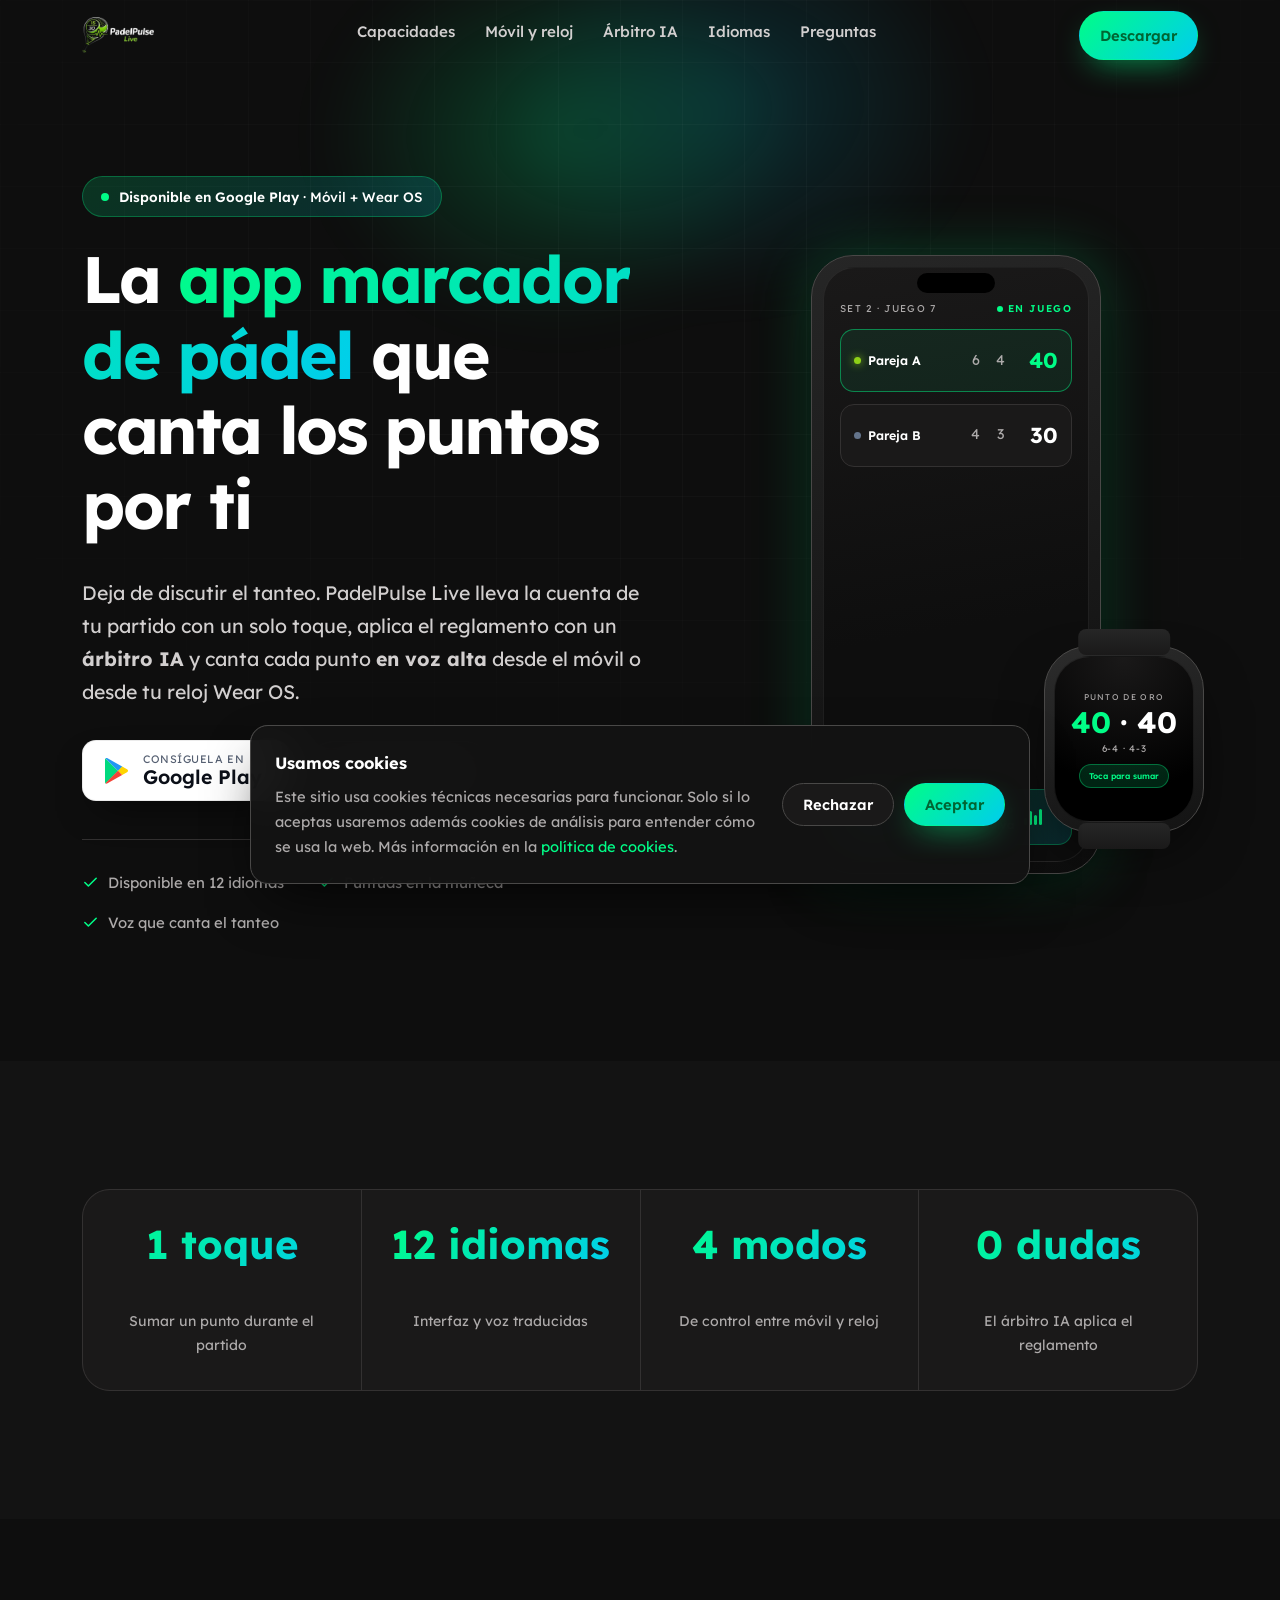
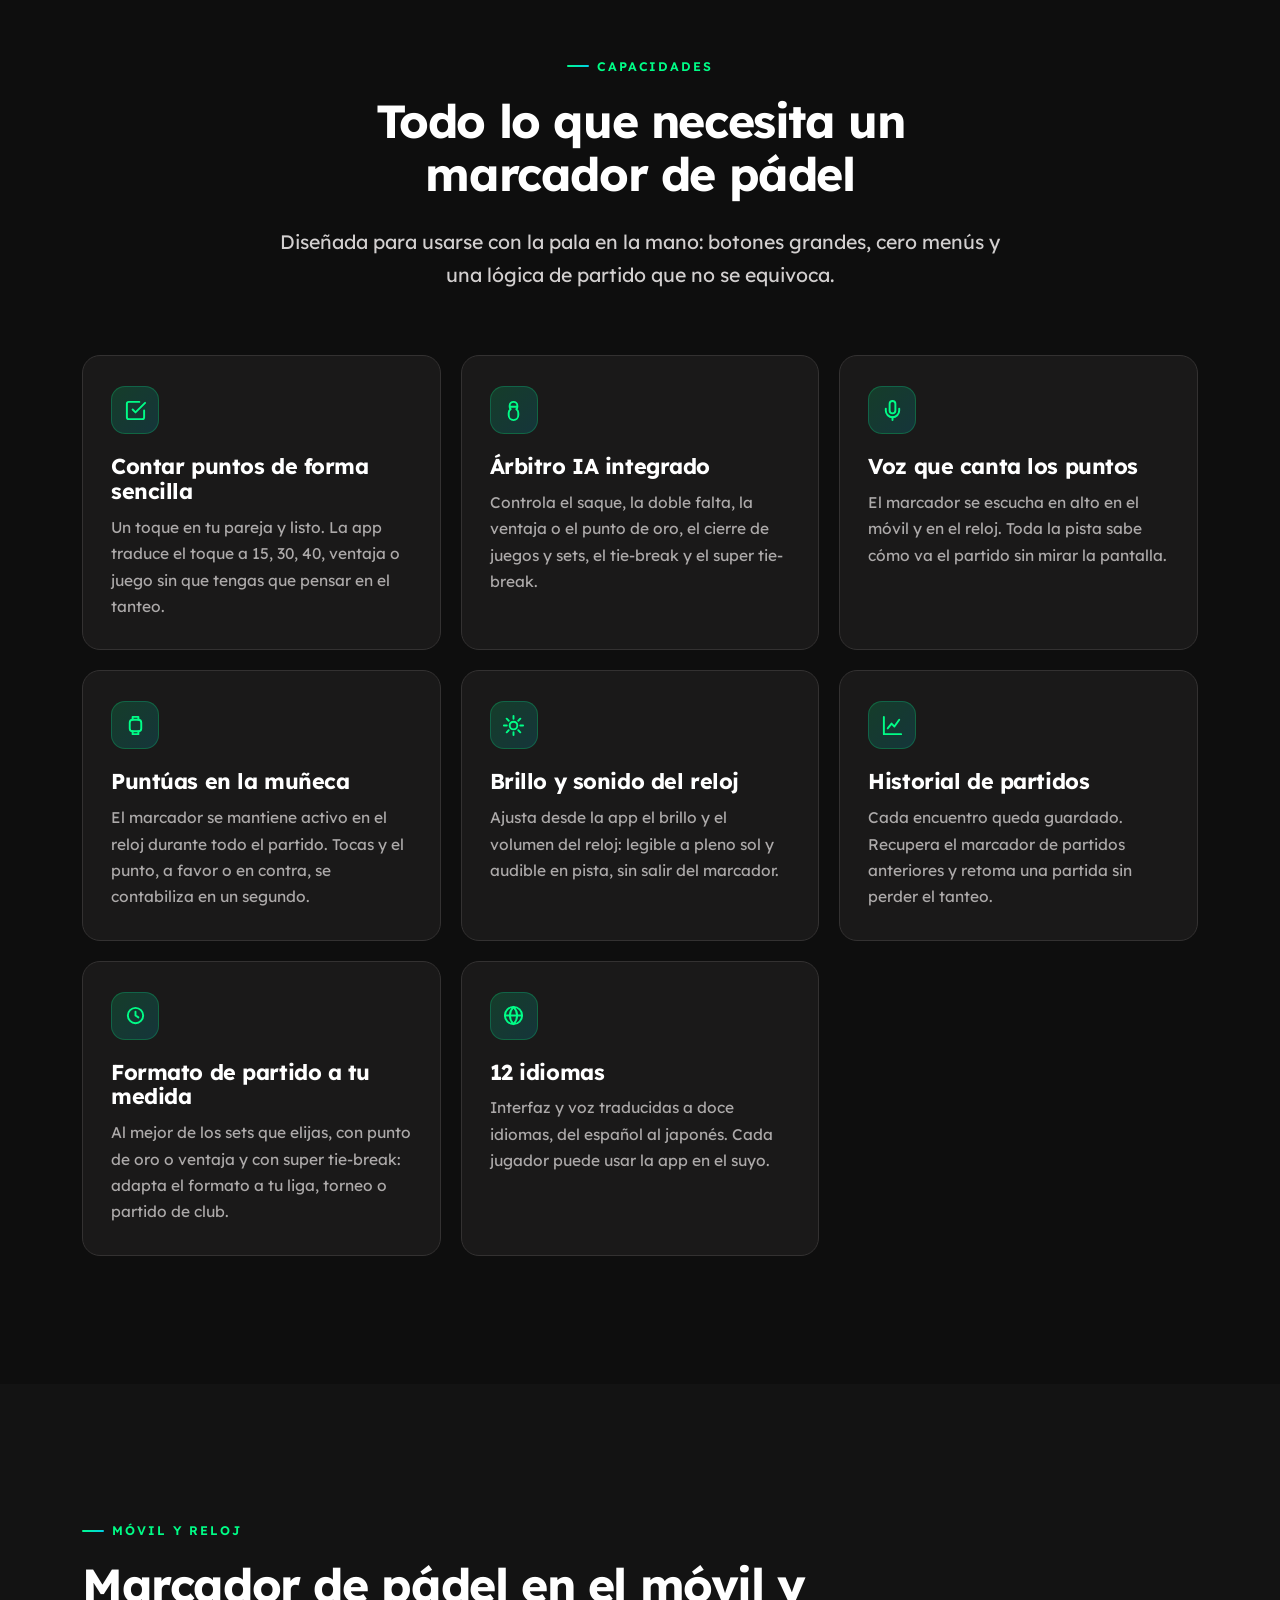
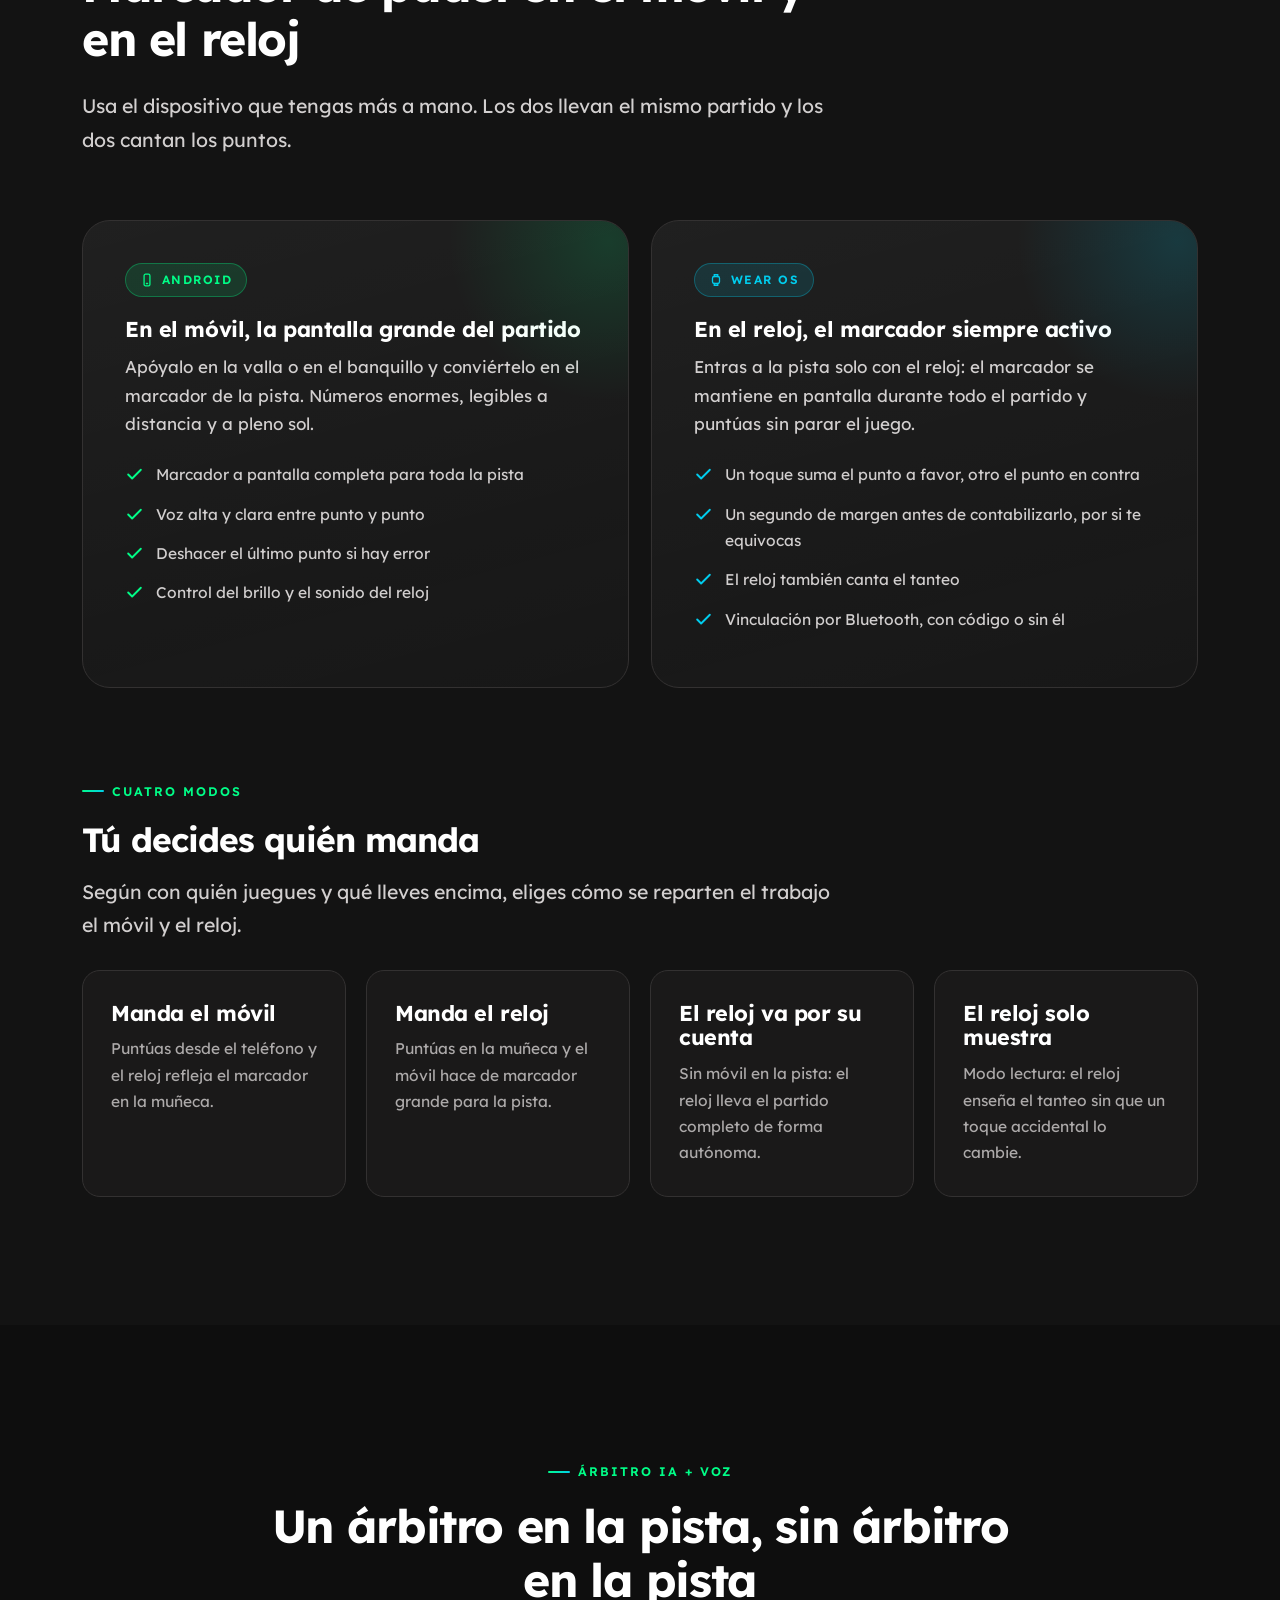
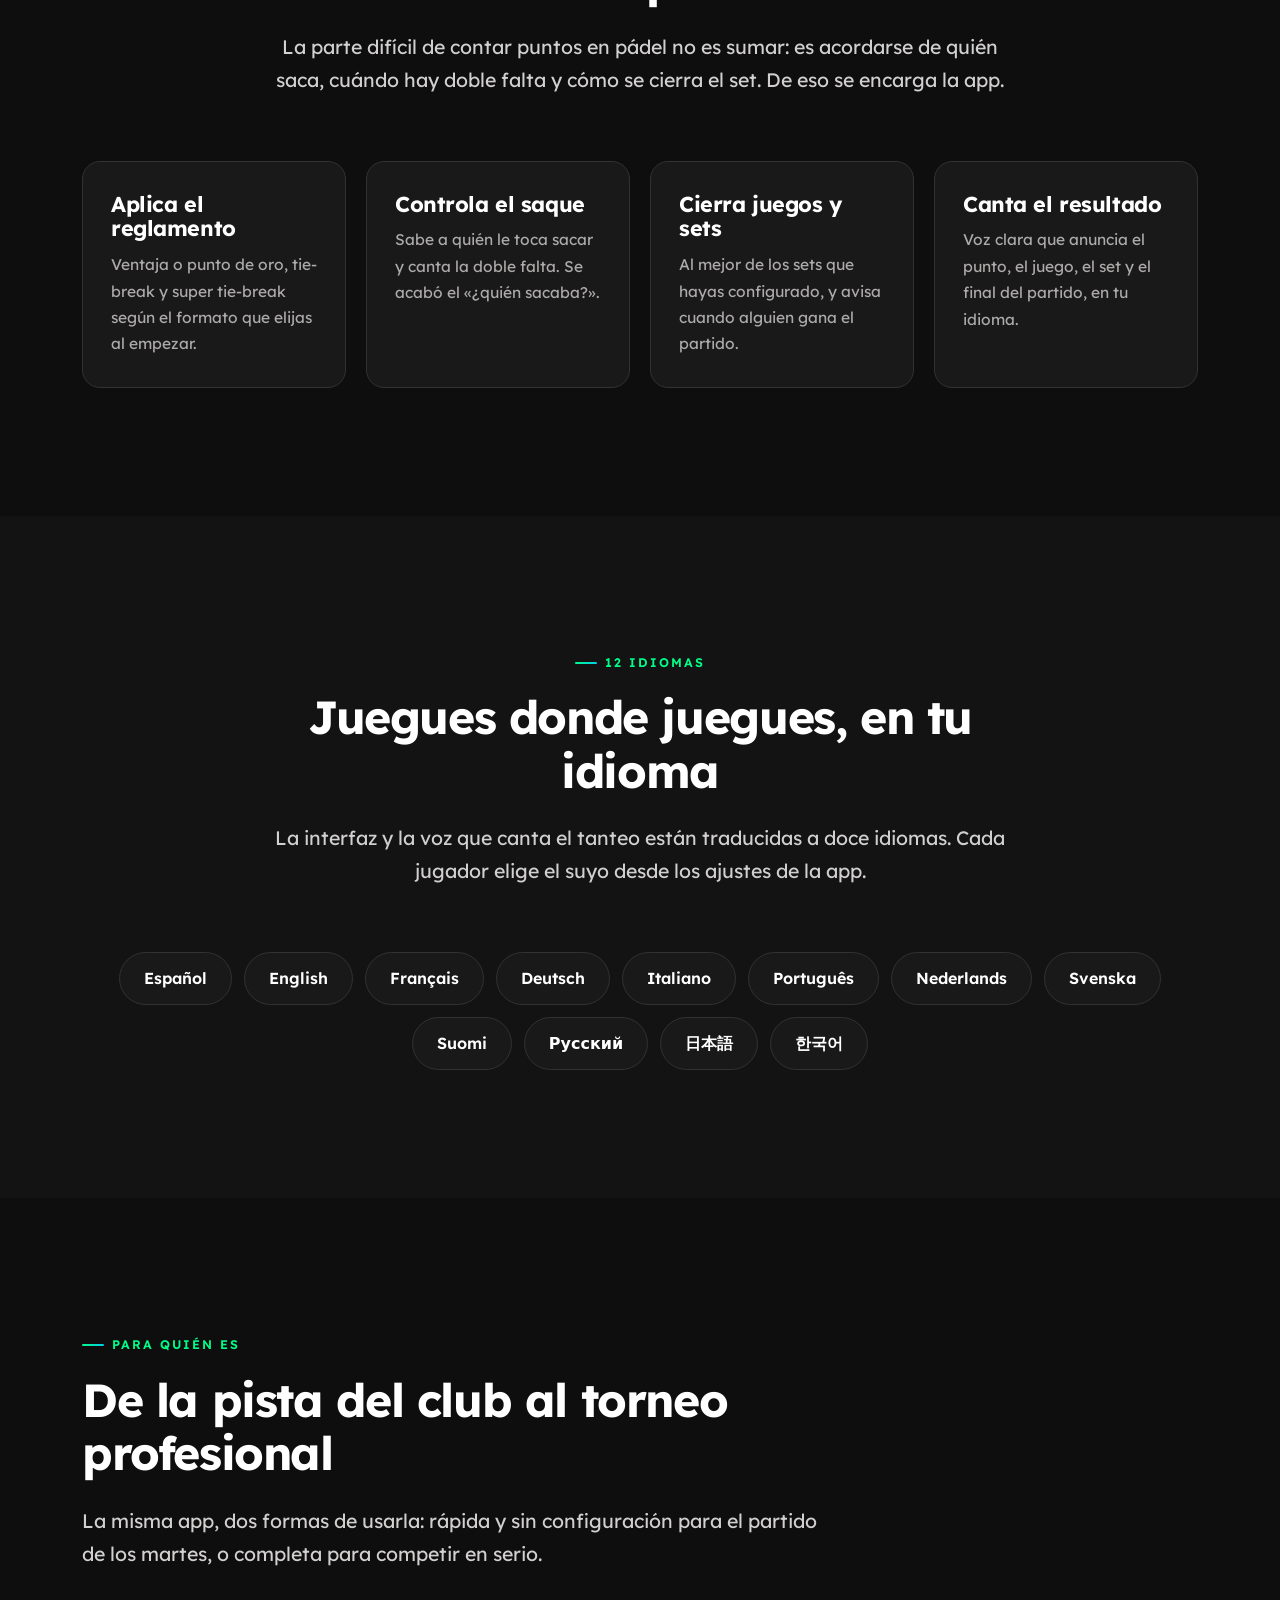
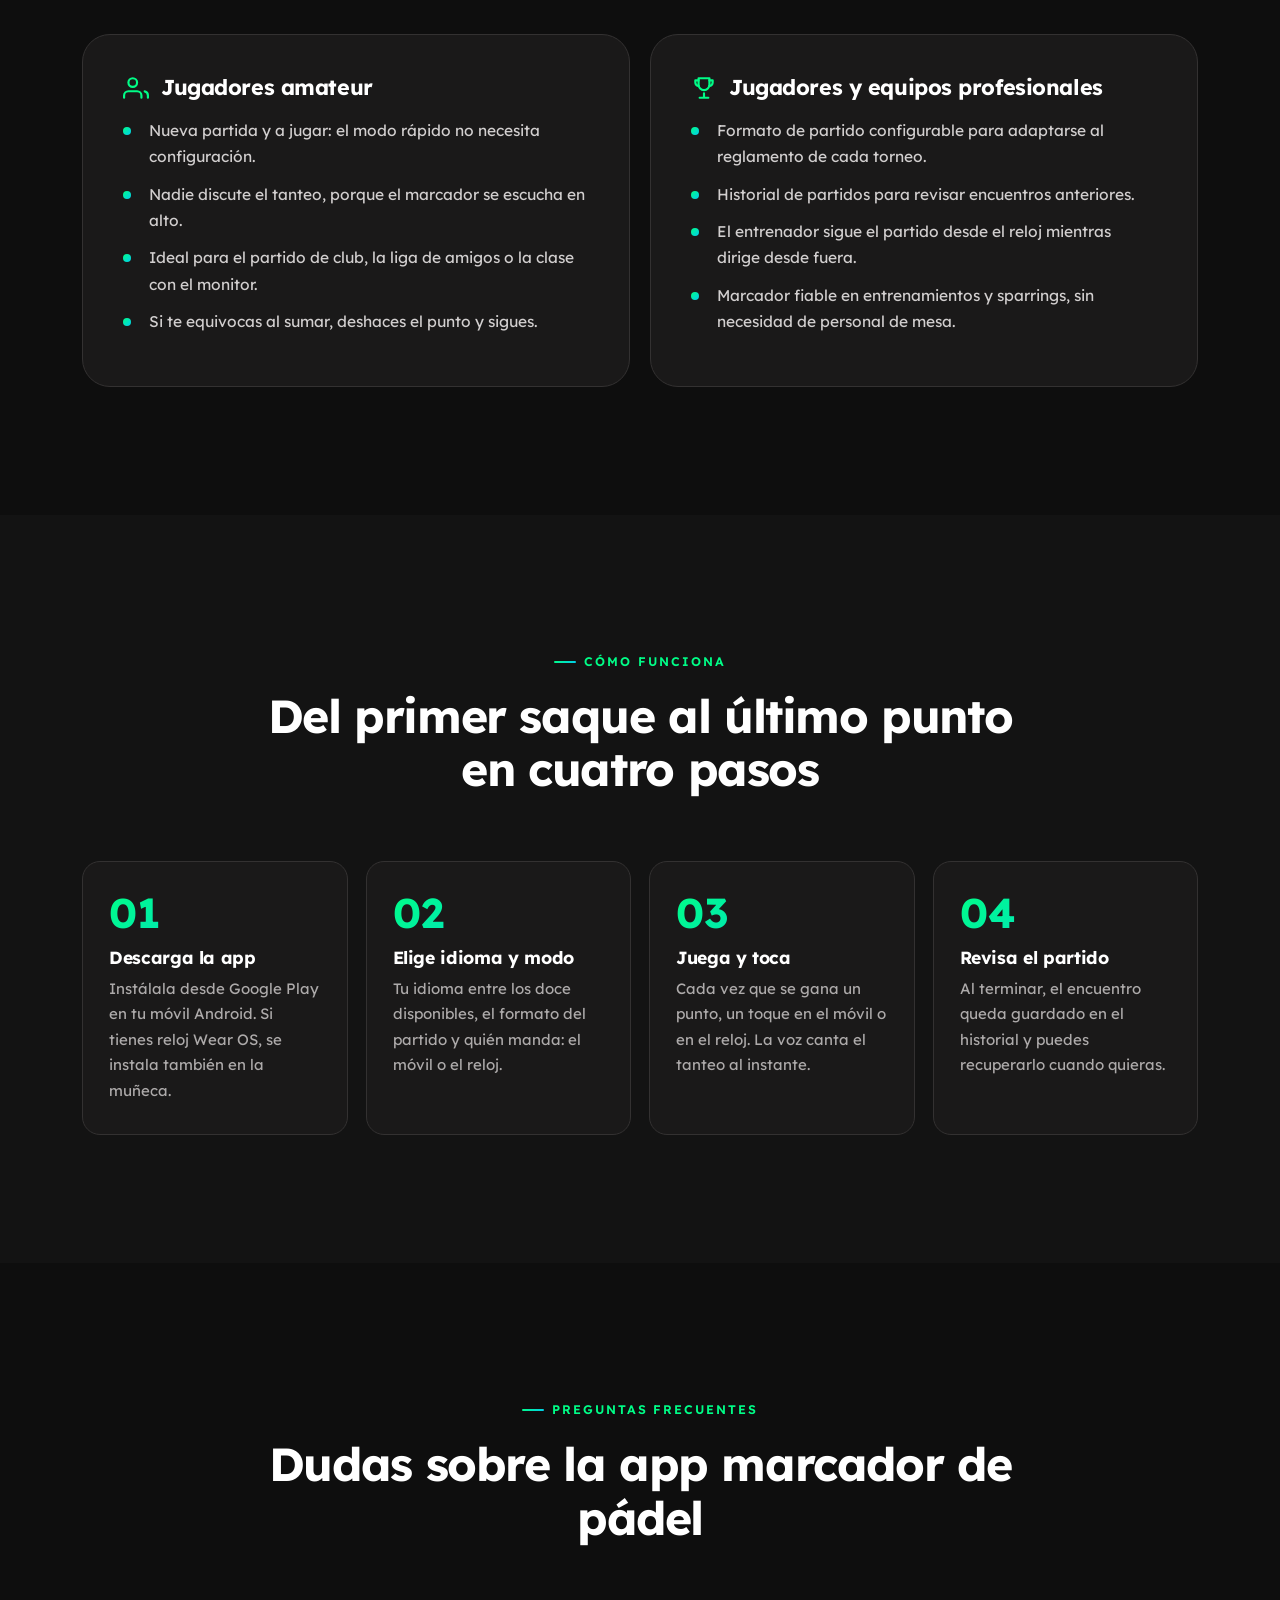
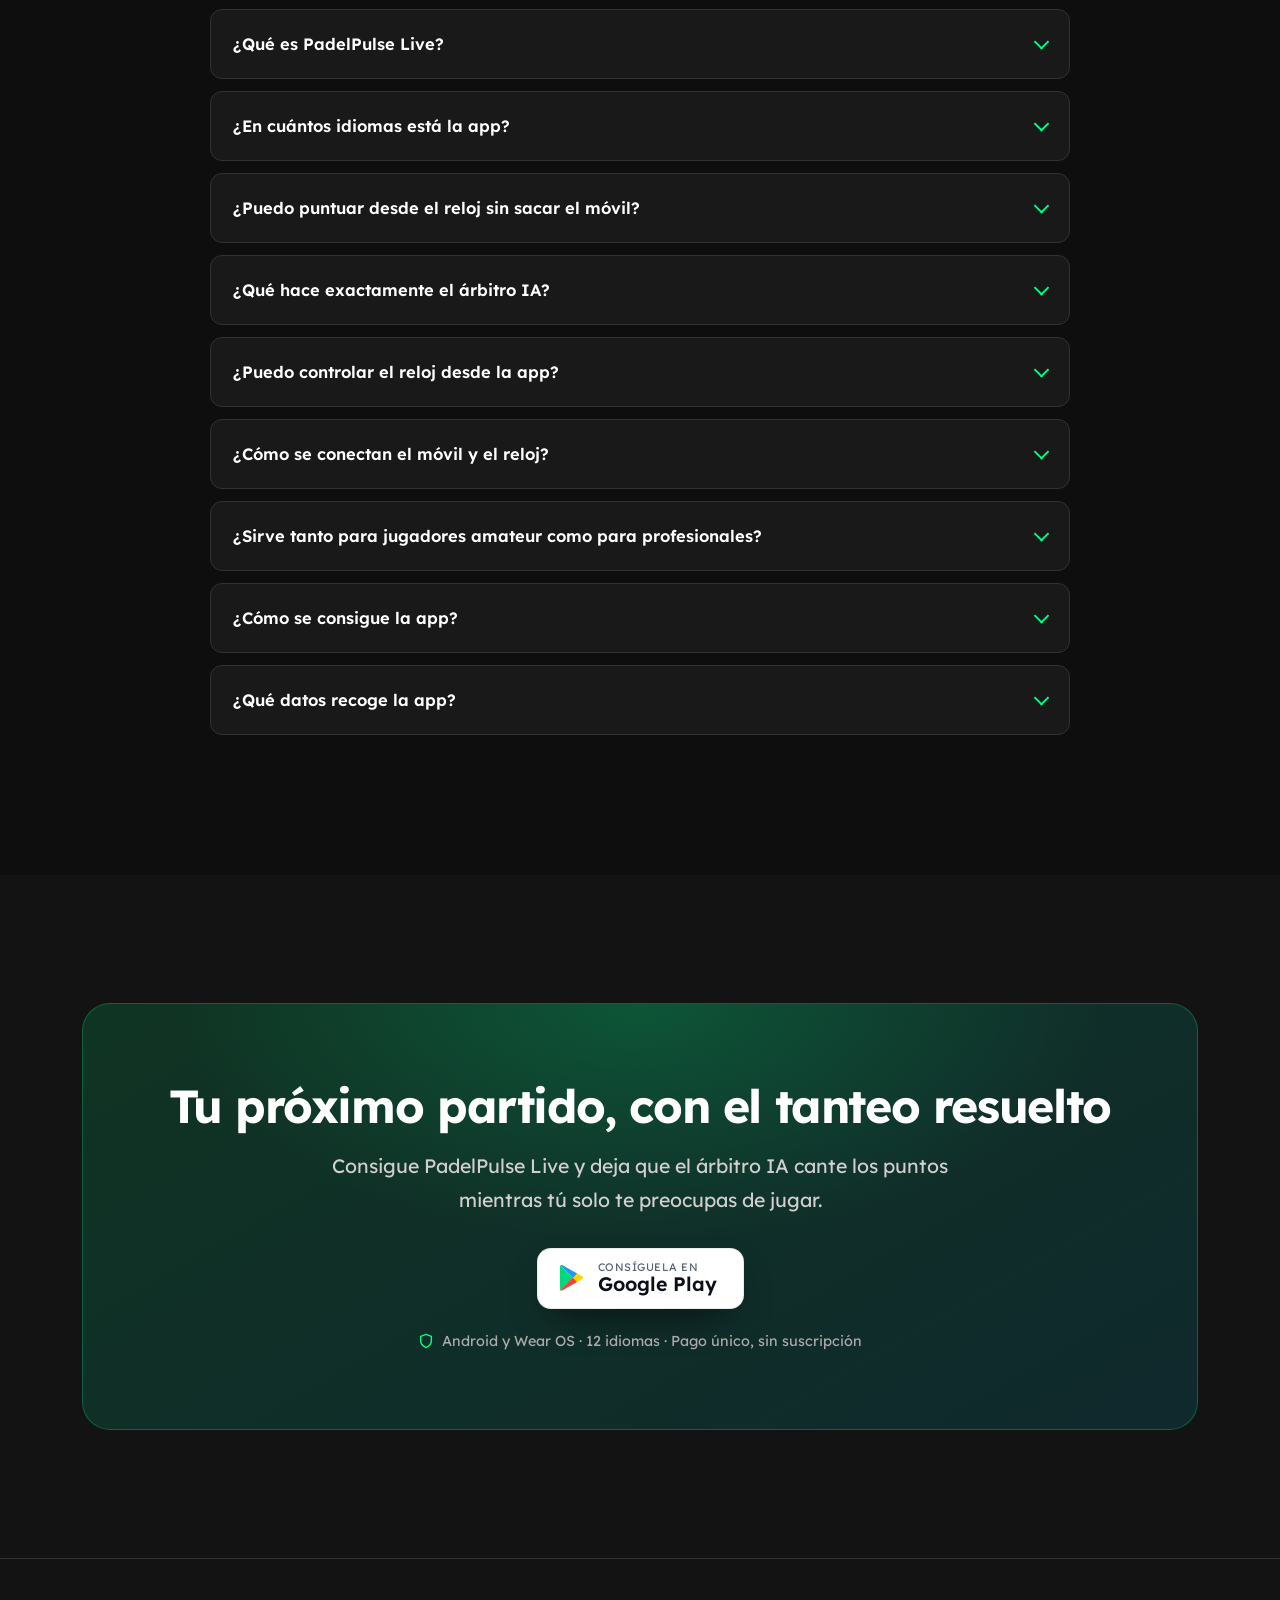
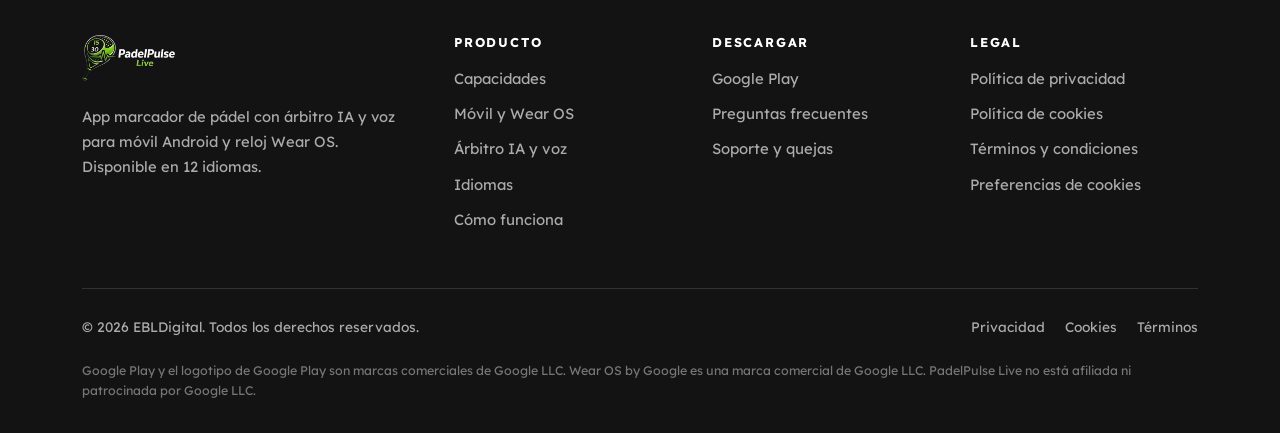
==== commit 059b100b: "Reducir el logotipo y corregir la caché de los ficheros estáticos El logotipo pasa de 50 a 36 píxele" ====
--- a/index.html
+++ b/index.html
@@ -31,14 +31,14 @@
 <meta name="twitter:description" content="Marcador de pádel con árbitro IA y voz que canta los puntos en el móvil y en el reloj Wear OS.">
 <meta name="twitter:image" content="https://padelpulselive.es/assets/img/og-image.png">
 
-<link rel="icon" href="/assets/img/icon.png" type="image/png" sizes="512x512">
-<link rel="apple-touch-icon" href="/assets/img/icon.png">
+<link rel="icon" href="/assets/img/icon.png?v=20260825" type="image/png" sizes="512x512">
+<link rel="apple-touch-icon" href="/assets/img/icon.png?v=20260825">
 <link rel="manifest" href="/site.webmanifest">
 
 <link rel="preconnect" href="https://fonts.googleapis.com">
 <link rel="preconnect" href="https://fonts.gstatic.com" crossorigin>
 <link rel="stylesheet" href="https://fonts.googleapis.com/css2?family=Lexend:wght@300;400;500;600;700;800&display=swap">
-<link rel="stylesheet" href="/assets/css/styles.css">
+<link rel="stylesheet" href="/assets/css/styles.css?v=20260825">
 <noscript><style>.reveal{opacity:1 !important;transform:none !important}</style></noscript>
 
 <script type="application/ld+json">
@@ -174,7 +174,7 @@
 <header class="nav" data-nav>
   <div class="nav__inner">
     <a class="brand" href="/" aria-label="PadelPulse Live, inicio">
-      <img class="brand__logo" src="/assets/img/logo.png" width="362" height="180" alt="PadelPulse Live">
+      <img class="brand__logo" src="/assets/img/logo.png?v=20260825" width="362" height="180" alt="PadelPulse Live">
     </a>
 
     <button class="nav__burger" data-burger type="button" aria-expanded="false" aria-controls="menu-principal" aria-label="Abrir menú de navegación">
@@ -737,7 +737,7 @@
 
       <div class="footer__about">
         <a class="brand" href="/">
-          <img class="brand__logo" src="/assets/img/logo.png" width="362" height="180" alt="PadelPulse Live">
+          <img class="brand__logo" src="/assets/img/logo.png?v=20260825" width="362" height="180" alt="PadelPulse Live">
         </a>
         <p>App marcador de pádel con árbitro IA y voz para móvil Android y reloj Wear OS. Disponible en 12 idiomas.</p>
       </div>
@@ -805,6 +805,6 @@
   </div>
 </div>
 
-<script src="/assets/js/main.js" defer></script>
+<script src="/assets/js/main.js?v=20260825" defer></script>
 </body>
 </html>
--- a/assets/css/styles.css
+++ b/assets/css/styles.css
@@ -273,13 +273,13 @@
   text-decoration: none !important;
 }
 .brand__logo {
-  height: 50px;
+  height: 36px;
   width: auto;
   flex: none;
   display: block;
 }
-.footer .brand__logo { height: 62px; }
-@media (max-width: 520px) { .brand__logo { height: 40px; } }
+.footer .brand__logo { height: 46px; }
+@media (max-width: 520px) { .brand__logo { height: 30px; } }
 
 .nav__links {
   display: flex;
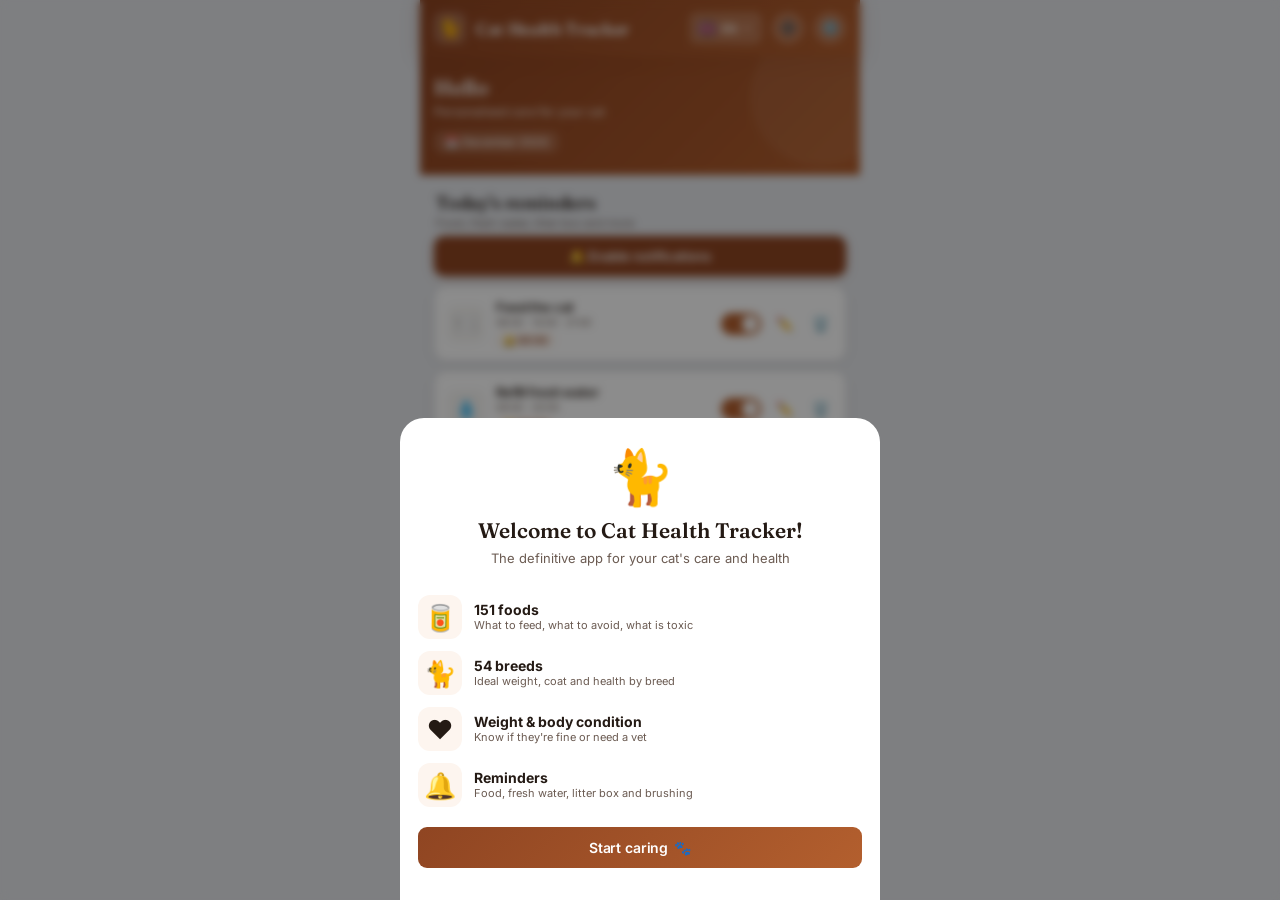
==== commit 3db77216: "Cat Health Tracker: app de cuidados y salud para gatos Adapta la arquitectura y el sistema de diseño" ====
--- a/index.html
+++ b/index.html
@@ -1,810 +1,3992 @@
 <!DOCTYPE html>
 <html lang="es">
 <head>
-<meta charset="utf-8">
-<meta name="viewport" content="width=device-width, initial-scale=1">
-
-<title>App marcador de pádel para móvil y reloj | PadelPulse Live</title>
-<meta name="description" content="PadelPulse Live es la app marcador de pádel con árbitro IA y voz que canta los puntos en el móvil y en el reloj Wear OS. Puntúas en la muñeca, en 12 idiomas. Disponible en Google Play.">
-<meta name="keywords" content="app marcador de padel, marcador de pádel, contador de puntos padel, marcador padel reloj, marcador padel Wear OS, árbitro IA padel, app para contar puntos de padel">
-<meta name="author" content="EBLDigital">
-<meta name="robots" content="index, follow, max-image-preview:large, max-snippet:-1, max-video-preview:-1">
-<meta name="theme-color" content="#0e0e0e">
-<meta name="format-detection" content="telephone=no">
-<link rel="canonical" href="https://padelpulselive.es/">
-
-<!-- Open Graph -->
-<meta property="og:type" content="website">
-<meta property="og:site_name" content="PadelPulse Live">
-<meta property="og:locale" content="es_ES">
-<meta property="og:url" content="https://padelpulselive.es/">
-<meta property="og:title" content="App marcador de pádel para móvil y reloj | PadelPulse Live">
-<meta property="og:description" content="Marcador de pádel con árbitro IA y voz que canta los puntos en el móvil y en el reloj Wear OS. En 12 idiomas, para jugadores amateur y profesionales.">
-<meta property="og:image" content="https://padelpulselive.es/assets/img/og-image.png">
-<meta property="og:image:width" content="1200">
-<meta property="og:image:height" content="630">
-<meta property="og:image:alt" content="PadelPulse Live, app marcador de pádel para móvil y Wear OS">
-
-<!-- Twitter / X -->
-<meta name="twitter:card" content="summary_large_image">
-<meta name="twitter:title" content="App marcador de pádel para móvil y reloj | PadelPulse Live">
-<meta name="twitter:description" content="Marcador de pádel con árbitro IA y voz que canta los puntos en el móvil y en el reloj Wear OS.">
-<meta name="twitter:image" content="https://padelpulselive.es/assets/img/og-image.png">
-
-<link rel="icon" href="/assets/img/icon.png?v=20260825" type="image/png" sizes="512x512">
-<link rel="apple-touch-icon" href="/assets/img/icon.png?v=20260825">
-<link rel="manifest" href="/site.webmanifest">
-
-<link rel="preconnect" href="https://fonts.googleapis.com">
-<link rel="preconnect" href="https://fonts.gstatic.com" crossorigin>
-<link rel="stylesheet" href="https://fonts.googleapis.com/css2?family=Lexend:wght@300;400;500;600;700;800&display=swap">
-<link rel="stylesheet" href="/assets/css/styles.css?v=20260825">
-<noscript><style>.reveal{opacity:1 !important;transform:none !important}</style></noscript>
-
-<script type="application/ld+json">
-{
-  "@context": "https://schema.org",
-  "@graph": [
-    {
-      "@type": "Organization",
-      "@id": "https://padelpulselive.es/#organization",
-      "name": "EBLDigital",
-      "url": "https://padelpulselive.es/",
-      "logo": "https://padelpulselive.es/assets/img/logo.png",
-      "email": "ebldigital92@gmail.com",
-      "address": {
-        "@type": "PostalAddress",
-        "streetAddress": "Calle Fermín Caballero 30, 3D",
-        "postalCode": "28034",
-        "addressLocality": "Madrid",
-        "addressCountry": "ES"
-      },
-      "areaServed": "ES"
-    },
-    {
-      "@type": "WebSite",
-      "@id": "https://padelpulselive.es/#website",
-      "url": "https://padelpulselive.es/",
-      "name": "PadelPulse Live",
-      "description": "App marcador de pádel con árbitro IA y voz para móvil y Wear OS.",
-      "inLanguage": "es-ES",
-      "publisher": { "@id": "https://padelpulselive.es/#organization" }
-    },
-    {
-      "@type": "MobileApplication",
-      "@id": "https://padelpulselive.es/#app",
-      "name": "PadelPulse Live",
-      "alternateName": "PadelPulse Live — Marcador de pádel",
-      "description": "App marcador de pádel para contar los puntos de forma sencilla, con árbitro IA y voz que canta el tanteo en el móvil y en el reloj Wear OS. Disponible en 12 idiomas y pensada para jugadores amateur y profesionales.",
-      "applicationCategory": "SportsApplication",
-      "applicationSubCategory": "Marcador de pádel",
-      "operatingSystem": "Android, Wear OS",
-      "url": "https://padelpulselive.es/",
-      "installUrl": "https://play.google.com/store/apps/details?id=padelpulseapp2.netlify.app",
-      "downloadUrl": "https://play.google.com/store/apps/details?id=padelpulseapp2.netlify.app",
-      "inLanguage": ["es", "en", "fr", "de", "it", "pt", "nl", "sv", "fi", "ru", "ja", "ko"],
-      "availableLanguage": ["Español", "English", "Français", "Deutsch", "Italiano", "Português", "Nederlands", "Svenska", "Suomi", "Русский", "日本語", "한국어"],
-      "image": "https://padelpulselive.es/assets/img/og-image.png",
-      "screenshot": "https://padelpulselive.es/assets/img/og-image.png",
-      "featureList": [
-        "Marcador de pádel en un toque",
-        "Árbitro IA que aplica el reglamento",
-        "Voz que canta los puntos",
-        "App para reloj Wear OS: puntúas en la muñeca",
-        "Cuatro modos de control entre móvil y reloj",
-        "Control del brillo y del sonido del reloj",
-        "Punto de oro, ventaja, tie-break y super tie-break",
-        "Historial de partidos",
-        "Disponible en 12 idiomas"
-      ],
-      "publisher": { "@id": "https://padelpulselive.es/#organization" }
-    },
-    {
-      "@type": "FAQPage",
-      "@id": "https://padelpulselive.es/#faq",
-      "inLanguage": "es-ES",
-      "mainEntity": [
-        {
-          "@type": "Question",
-          "name": "¿Qué es PadelPulse Live?",
-          "acceptedAnswer": {
-            "@type": "Answer",
-            "text": "PadelPulse Live es una app marcador de pádel para Android y Wear OS. Lleva el tanteo del partido con un toque, aplica el reglamento con un árbitro IA y canta los puntos en voz alta tanto en el móvil como en el reloj."
-          }
-        },
-        {
-          "@type": "Question",
-          "name": "¿En cuántos idiomas está la app marcador de pádel?",
-          "acceptedAnswer": {
-            "@type": "Answer",
-            "text": "En 12 idiomas: español, inglés, francés, alemán, italiano, portugués, neerlandés, sueco, finés, ruso, japonés y coreano. Se traducen tanto la interfaz como la voz que canta el tanteo."
-          }
-        },
-        {
-          "@type": "Question",
-          "name": "¿Puedo puntuar desde el reloj sin sacar el móvil?",
-          "acceptedAnswer": {
-            "@type": "Answer",
-            "text": "Sí. El marcador se mantiene activo en la muñeca y puntúas directamente en el reloj: un toque suma el punto a favor y otro el punto en contra, con un segundo de margen para confirmarlo antes de que se contabilice."
-          }
-        },
-        {
-          "@type": "Question",
-          "name": "¿Qué hace el árbitro IA?",
-          "acceptedAnswer": {
-            "@type": "Answer",
-            "text": "El árbitro IA se encarga de la lógica del partido: suma el punto al equipo correcto, controla el saque, aplica ventaja o punto de oro, gestiona la doble falta, cierra juegos y sets y resuelve el tie-break y el super tie-break. Tú solo marcas quién ha ganado el punto."
-          }
-        },
-        {
-          "@type": "Question",
-          "name": "¿Puedo controlar el reloj desde la app?",
-          "acceptedAnswer": {
-            "@type": "Answer",
-            "text": "Sí. Desde la app ajustas el brillo y el sonido del reloj para que el marcador se lea a pleno sol y se escuche en pista sin tener que salir de la aplicación."
-          }
-        },
-        {
-          "@type": "Question",
-          "name": "¿Sirve tanto para jugadores amateur como para profesionales?",
-          "acceptedAnswer": {
-            "@type": "Answer",
-            "text": "Sí. En modo rápido cualquier jugador amateur puede abrir la app y empezar a contar puntos en segundos. Para competición y entrenamiento puedes elegir el formato del partido, el número de sets y consultar el historial."
-          }
-        },
-        {
-          "@type": "Question",
-          "name": "¿Cómo se consigue la app?",
-          "acceptedAnswer": {
-            "@type": "Answer",
-            "text": "Se descarga desde Google Play. Es una aplicación de pago con un único cobro: el precio actualizado aparece siempre en la ficha de Google Play."
-          }
-        }
-      ]
-    }
-  ]
-}
-</script>
+<meta charset="UTF-8"/>
+<meta name="viewport" content="width=device-width,initial-scale=1,viewport-fit=cover,maximum-scale=1"/>
+<meta name="mobile-web-app-capable" content="yes"/>
+<meta name="apple-mobile-web-app-capable" content="yes"/>
+<meta name="theme-color" content="#a2522b"/>
+<meta name="description" content="Cat Health Tracker — guía completa de razas, alimentación, cuidados y salud para tu gato."/>
+<title>Cat Health Tracker</title>
+<link rel="manifest" href="manifest.json"/>
+<link rel="preconnect" href="https://fonts.googleapis.com"/>
+<link href="https://fonts.googleapis.com/css2?family=Inter:wght@400;500;600;700;800&family=Fraunces:opsz,wght@9..144,500;9..144,600;9..144,700&display=swap" rel="stylesheet"/>
+<style>
+:root{
+  /* ── PALETA PRINCIPAL ──
+     Para volver al verde de TestudoTracker sustituye estos 4 valores por:
+     --g1:#1b5e4a; --g2:#2a7d63; --g3:#4a9b80; --g4:#7fb8a4;  */
+  --g1:#8f4522;--g2:#b35f2e;--g3:#d08652;--g4:#e8b48c;
+  --tint:#fdf5ef;--tint2:#fbe9dc;
+  --bg:#f7f6f4;--card:#fff;--text:#241a14;--muted:#6b5b52;--muted2:#a2938a;
+  --border:#eae6e2;--border2:#e7d7c9;
+  --danger:#d14545;--warn:#d99845;--info:#3b6db5;--ok:#2a7d63;
+  --r:12px;--r2:9px;--r3:16px;
+  --shadow:0 1px 3px rgba(36,26,20,.06),0 4px 16px rgba(36,26,20,.04);
+  --nav:60px;--hdr:56px;
+  --g-main:linear-gradient(135deg,var(--g1),var(--g2));
+}
+*{box-sizing:border-box;margin:0;padding:0;-webkit-tap-highlight-color:transparent;}
+html,body{height:100%;background:var(--bg);font-family:'Inter',system-ui,-apple-system,sans-serif;color:var(--text);overflow:hidden;}
+
+/* ── SPLASH ── */
+#splash{position:fixed;inset:0;z-index:9999;background:linear-gradient(165deg,#8f4522,#b35f2e);
+  display:flex;flex-direction:column;align-items:center;justify-content:center;gap:16px;
+  transition:opacity .5s ease,visibility .5s;}
+#splash.out{opacity:0;visibility:hidden;}
+.splash-logo{width:96px;height:96px;border-radius:22px;overflow:hidden;box-shadow:0 20px 50px rgba(0,0,0,.25);
+  animation:breathe 2s ease-in-out infinite;background:#fff;display:flex;align-items:center;justify-content:center;font-size:52px;}
+@keyframes breathe{0%,100%{transform:scale(1)}50%{transform:scale(1.05)}}
+.splash-title{font-size:1.7rem;font-weight:600;color:#fff;letter-spacing:-.02em;opacity:0;animation:fadeUp .8s .4s forwards;font-family:'Fraunces',serif;}
+.splash-sub{font-size:.9rem;color:rgba(255,255,255,.8);font-weight:400;opacity:0;animation:fadeUp .8s .6s forwards;letter-spacing:.01em;}
+@keyframes fadeUp{from{opacity:0;transform:translateY(10px)}to{opacity:1;transform:translateY(0)}}
+
+/* ── LAYOUT ── */
+#hdr{position:fixed;top:0;left:0;right:0;z-index:100;height:calc(var(--hdr) + env(safe-area-inset-top,0));
+  padding-top:env(safe-area-inset-top,0);
+  background:var(--g-main);display:flex;align-items:center;padding-left:14px;padding-right:14px;gap:10px;
+  box-shadow:0 2px 16px rgba(143,69,34,.25);}
+.hdr-logo{width:32px;height:32px;border-radius:9px;overflow:hidden;background:rgba(255,255,255,.2);
+  display:flex;align-items:center;justify-content:center;flex-shrink:0;font-size:19px;}
+.hdr-title{font-size:17px;font-weight:600;color:#fff;flex:1;letter-spacing:-.02em;font-family:'Fraunces',serif;}
+.hdr-btn{background:rgba(255,255,255,.2);border:none;color:#fff;
+  width:32px;height:32px;border-radius:50%;cursor:pointer;
+  display:flex;align-items:center;justify-content:center;font-size:15px;flex-shrink:0;transition:.2s;}
+.hdr-btn:active{background:rgba(255,255,255,.35);transform:scale(.93);}
+.hdr-lang{display:flex;align-items:center;gap:4px;background:rgba(255,255,255,.18);border:none;
+  color:#fff;height:32px;padding:0 9px;border-radius:8px;cursor:pointer;font-family:inherit;
+  font-size:12px;font-weight:600;flex-shrink:0;transition:.2s;}
+.hdr-lang:active{background:rgba(255,255,255,.35);transform:scale(.96);}
+.hdr-lang svg{stroke:#fff;fill:none;stroke-width:2.4;opacity:.8;}
+.hdr-lang #hdr-lang-flag{font-size:15px;line-height:1;}
+.lang-menu{position:fixed;top:calc(var(--hdr) + env(safe-area-inset-top,0) + 6px);right:10px;z-index:200;
+  background:#fff;border-radius:12px;border:1px solid var(--border);
+  box-shadow:0 8px 30px rgba(36,26,20,.18);padding:6px;
+  display:none;flex-direction:column;gap:1px;min-width:170px;
+  opacity:0;transform:translateY(-6px);transition:opacity .18s,transform .18s;}
+.lang-menu.open{display:flex;opacity:1;transform:translateY(0);}
+.lang-opt{display:flex;align-items:center;gap:10px;background:none;border:none;
+  padding:10px 12px;border-radius:8px;cursor:pointer;font-family:inherit;
+  font-size:14px;font-weight:500;color:var(--text);text-align:left;width:100%;transition:.12s;}
+.lang-opt:active,.lang-opt:hover{background:var(--bg);}
+.lang-opt.active{background:var(--border2);color:var(--g1);font-weight:600;}
+.lang-flag{font-size:20px;line-height:1;flex-shrink:0;}
+
+#content{position:fixed;top:calc(var(--hdr) + env(safe-area-inset-top,0));left:0;right:0;bottom:var(--nav);overflow-y:auto;-webkit-overflow-scrolling:touch;}
+.panel{display:none;min-height:100%;padding-bottom:20px;}
+.panel.active{display:block;animation:fadeIn .2s ease;}
+@keyframes fadeIn{from{opacity:0}to{opacity:1}}
+
+/* ── NAV ── */
+#nav{position:fixed;bottom:0;left:0;right:0;z-index:100;
+  height:var(--nav);background:#fff;border-top:1px solid var(--border);
+  display:grid;grid-template-columns:repeat(6,1fr);
+  box-shadow:0 -4px 16px rgba(143,69,34,.08);
+  padding-bottom:env(safe-area-inset-bottom,0);}
+.nb{display:flex;flex-direction:column;align-items:center;justify-content:center;
+  gap:3px;cursor:pointer;border:none;background:none;
+  color:var(--muted2);font-size:10px;font-family:inherit;font-weight:500;
+  transition:.2s;padding-top:4px;letter-spacing:-.01em;position:relative;}
+.nb svg{width:21px;height:21px;stroke:var(--muted2);stroke-width:1.6;transition:.2s;fill:none;}
+.nb.active{color:var(--g1);font-weight:600;}
+.nb.active::before{content:"";position:absolute;top:0;width:26px;height:3px;border-radius:0 0 3px 3px;background:var(--g1);}
+.nb.active svg{stroke:var(--g1);}
+.nb:active{transform:scale(.9);}
+
+/* ── COMMON ── */
+.section-head{padding:16px 16px 6px;display:flex;align-items:center;justify-content:space-between;}
+.section-title{font-size:18px;font-weight:600;font-family:'Fraunces',serif;letter-spacing:-.01em;color:var(--text);}
+.section-sub{font-size:11px;color:var(--muted);margin-top:2px;}
+.card{background:var(--card);border-radius:var(--r);box-shadow:var(--shadow);border:1px solid var(--border);margin:0 14px 10px;overflow:hidden;}
+.chip{display:inline-flex;align-items:center;gap:4px;padding:3px 9px;border-radius:6px;font-size:11px;font-weight:600;white-space:nowrap;letter-spacing:-.01em;}
+.chip-green{background:#d1fae5;color:#065f46;}
+.chip-red{background:#fee2e2;color:#991b1b;}
+.chip-yellow{background:#fef3c7;color:#92400e;}
+.chip-blue{background:#dbeafe;color:#1e40af;}
+.chip-gray{background:#f3f4f6;color:#374151;}
+.chip-purple{background:#ede9fe;color:#5b21b6;}
+.chip-toxic{background:#1f1f1f;color:#fff;}
+.chip-orange{background:#ffedd5;color:#9a3412;}
+.btn{display:inline-flex;align-items:center;justify-content:center;gap:6px;
+  padding:12px 18px;border-radius:var(--r2);font-size:14px;font-family:inherit;font-weight:600;cursor:pointer;border:none;letter-spacing:-.01em;transition:.2s;}
+.btn-primary{background:var(--g-main);color:#fff;}
+.btn-primary:active{opacity:.85;transform:scale(.97);}
+.btn-ghost{background:transparent;border:1.5px solid var(--g2);color:var(--g1);}
+.btn-amazon{background:#fff;color:#b45309;border:1px solid #f0c178;font-weight:600;}
+.btn-amazon:active{opacity:.85;}
+.btn-sm{padding:6px 12px;font-size:11px;border-radius:8px;}
+.btn-w{width:100%;}
+.pill-tabs{display:flex;gap:8px;overflow-x:auto;padding:8px 14px;scrollbar-width:none;}
+.pill-tabs::-webkit-scrollbar{display:none;}
+.pt-btn{flex-shrink:0;padding:7px 14px;border-radius:8px;font-size:12px;font-weight:500;cursor:pointer;border:none;font-family:inherit;transition:.2s;background:#f0ece8;color:var(--muted);}
+.pt-btn.active{background:var(--g1);color:#fff;}
+.pt-count{display:inline-block;background:rgba(0,0,0,.08);border-radius:10px;padding:0 5px;font-size:9px;font-weight:700;margin-left:3px;opacity:.7;}
+.pt-btn.active .pt-count{background:rgba(255,255,255,.25);opacity:1;}
+.search-box{margin:0 14px 10px;position:relative;}
+.search-box input{width:100%;padding:10px 14px 10px 38px;border-radius:12px;border:1.5px solid var(--border);background:#fff;font-family:inherit;font-size:13px;color:var(--text);outline:none;}
+.search-box input:focus{border-color:var(--g2);}
+.search-box .si{position:absolute;left:12px;top:50%;transform:translateY(-50%);width:17px;height:17px;stroke:var(--muted2);fill:none;stroke-width:2;}
+.empty{text-align:center;padding:48px 24px;color:var(--muted);}
+.empty-ico{font-size:44px;margin-bottom:10px;}
+.note-box{margin:0 14px 12px;background:var(--tint);border-radius:10px;padding:12px;font-size:12px;color:var(--muted);line-height:1.6;}
+
+/* ── MODAL ── */
+.modal-overlay{position:fixed;inset:0;z-index:200;background:rgba(0,0,0,.45);backdrop-filter:blur(4px);display:flex;align-items:flex-end;justify-content:center;opacity:0;pointer-events:none;transition:.3s;}
+.modal-overlay.open{opacity:1;pointer-events:all;}
+.modal-sheet{position:relative;width:100%;max-width:480px;background:#fff;border-radius:24px 24px 0 0;padding:18px 18px 32px;max-height:90vh;overflow-y:auto;transform:translateY(100%);transition:.35s cubic-bezier(.4,0,.2,1);}
+.modal-overlay.open .modal-sheet{transform:translateY(0);}
+.modal-handle{width:40px;height:4px;background:var(--border);border-radius:4px;margin:0 auto 14px;}
+.modal-title{font-size:17px;font-weight:600;font-family:'Fraunces',serif;letter-spacing:-.01em;margin-bottom:14px;}
+.modal-close{position:absolute;top:14px;right:14px;width:32px;height:32px;border-radius:50%;background:#f1f5f9;border:none;color:#64748b;font-size:15px;font-weight:700;cursor:pointer;display:flex;align-items:center;justify-content:center;z-index:5;transition:all .2s;font-family:inherit;line-height:1;}
+.modal-close:active{transform:scale(.9);background:#e2e8f0;}
+.form-group{margin-bottom:12px;}
+.form-group label{display:block;font-size:11px;font-weight:700;color:var(--muted);margin-bottom:5px;text-transform:uppercase;letter-spacing:.5px;}
+.form-group input,.form-group select,.form-group textarea{width:100%;padding:11px 13px;border:1px solid var(--border);border-radius:var(--r2);font-family:inherit;font-size:14px;color:var(--text);background:#fff;outline:none;transition:border-color .15s;}
+.form-group input:focus,.form-group select:focus,.form-group textarea:focus{border-color:var(--g2);box-shadow:0 0 0 3px rgba(179,95,46,.08);}
+.form-row{display:grid;grid-template-columns:1fr 1fr;gap:10px;}
+.form-group textarea{resize:none;}
+.form-hint{font-size:10px;color:var(--muted2);margin-top:4px;text-transform:none;letter-spacing:0;font-weight:500;}
+
+/* ── FAB ── */
+.fab{position:fixed;bottom:calc(var(--nav) + 14px);right:14px;z-index:90;
+  width:50px;height:50px;border-radius:50%;border:none;cursor:pointer;
+  background:var(--g-main);color:#fff;font-size:22px;
+  box-shadow:0 4px 16px rgba(143,69,34,.4);display:flex;align-items:center;justify-content:center;
+  transition:.2s;}
+.fab:active{transform:scale(.91);}
+
+/* ═══ PANEL: INICIO ═══ */
+.hero{background:var(--g-main);padding:18px 14px 22px;color:#fff;position:relative;overflow:hidden;}
+.hero::after{content:"";position:absolute;right:-30px;top:-30px;width:140px;height:140px;border-radius:50%;background:rgba(255,255,255,.06);}
+.hero h2{font-size:21px;font-weight:600;margin-bottom:4px;font-family:'Fraunces',serif;letter-spacing:-.01em;}
+.hero p{font-size:12px;opacity:.9;}
+.hero-badge{display:inline-flex;align-items:center;gap:5px;background:rgba(255,255,255,.15);padding:4px 11px;border-radius:8px;font-size:11px;font-weight:500;margin-top:12px;letter-spacing:.01em;}
+.reminder-card{padding:12px;display:flex;align-items:center;gap:11px;}
+.reminder-ico{font-size:18px;flex-shrink:0;width:38px;height:38px;display:flex;align-items:center;justify-content:center;background:var(--bg);border-radius:9px;}
+.reminder-info{flex:1;min-width:0;}
+.reminder-title{font-size:13px;font-weight:600;color:var(--text);letter-spacing:-.01em;}
+.reminder-sub{font-size:10px;color:var(--muted);margin-top:1px;}
+.reminder-time{font-size:10px;font-weight:700;color:var(--g1);background:var(--tint);border-radius:6px;padding:2px 7px;display:inline-block;margin-top:4px;}
+.rem-del{background:none;border:none;color:#ef4444;font-size:14px;cursor:pointer;padding:4px;flex-shrink:0;}
+.rem-off{opacity:.5;}
+.rem-toggle{position:relative;display:inline-block;width:40px;height:22px;flex-shrink:0;}
+.rem-toggle input{opacity:0;width:0;height:0;}
+.rem-slider{position:absolute;cursor:pointer;inset:0;background:#cbd5e1;border-radius:22px;transition:.3s;}
+.rem-slider:before{content:"";position:absolute;height:16px;width:16px;left:3px;bottom:3px;background:#fff;border-radius:50%;transition:.3s;}
+.rem-toggle input:checked + .rem-slider{background:var(--g2);}
+.rem-toggle input:checked + .rem-slider:before{transform:translateX(18px);}
+.notif-enable{width:100%;background:var(--g1);color:#fff;border:none;border-radius:10px;padding:12px;font-size:13px;font-weight:600;cursor:pointer;margin:0 0 10px;font-family:inherit;box-shadow:0 2px 8px rgba(143,69,34,.3);}
+.notif-enable:active{transform:scale(.98);}
+.add-reminder-btn{width:calc(100% - 28px);background:#fff;color:var(--g1);border:1px dashed var(--g4);border-radius:10px;padding:11px;font-size:12px;font-weight:500;cursor:pointer;margin:4px 14px 0;font-family:inherit;}
+.add-reminder-btn:active{background:var(--tint2);}
+.month-picker{display:grid;grid-template-columns:repeat(6,1fr);gap:4px;margin:10px 0 14px;}
+.mp-btn{background:#fff;border:1px solid var(--border);color:var(--muted);border-radius:8px;padding:8px 2px;font-size:12px;font-weight:500;cursor:pointer;transition:all .2s;font-family:inherit;}
+.mp-btn:hover{background:var(--tint2);}
+.mp-btn.active{background:var(--g1);color:#fff;border-color:var(--g1);font-weight:600;}
+.home-sticky{position:sticky;top:0;z-index:20;background:var(--bg);padding-bottom:8px;box-shadow:0 4px 12px -6px rgba(0,0,0,.12);}
+.home-sticky .month-picker{margin-bottom:0;}
+.home-cat-sel{display:flex;gap:8px;overflow-x:auto;padding:4px 14px 8px;scrollbar-width:none;}
+.home-cat-sel::-webkit-scrollbar{display:none;}
+.hts-pill{display:flex;align-items:center;gap:6px;background:#fff;border:1.5px solid var(--border);border-radius:20px;padding:5px 12px 5px 5px;font-size:12px;font-weight:600;color:var(--text);cursor:pointer;white-space:nowrap;flex-shrink:0;transition:all .2s;font-family:inherit;}
+.hts-pill.active{background:var(--g1);color:#fff;border-color:var(--g1);}
+.hts-photo{width:26px;height:26px;border-radius:50%;object-fit:cover;}
+.hts-emoji{font-size:18px;width:26px;height:26px;display:flex;align-items:center;justify-content:center;background:var(--tint);border-radius:50%;}
+.hts-pill.active .hts-emoji{background:rgba(255,255,255,.2);}
+#season-tips{padding:0 14px;}
+.season-banner{border-radius:14px;padding:14px;margin-bottom:12px;color:#fff;position:relative;overflow:hidden;}
+.season-banner::after{content:"";position:absolute;right:-20px;bottom:-30px;font-size:90px;opacity:.18;}
+.sb-title{font-size:16px;font-weight:700;font-family:'Fraunces',serif;}
+.sb-sub{font-size:11px;opacity:.9;margin-top:3px;line-height:1.5;}
+.tip-card{display:flex;gap:11px;background:#fff;border:1px solid var(--border);border-radius:12px;padding:12px;margin-bottom:8px;box-shadow:var(--shadow);}
+.tip-ico{font-size:20px;flex-shrink:0;width:38px;height:38px;display:flex;align-items:center;justify-content:center;background:var(--tint);border-radius:10px;}
+.tip-body{flex:1;min-width:0;}
+.tip-title{font-size:13px;font-weight:700;margin-bottom:3px;}
+.tip-text{font-size:11.5px;color:var(--muted);line-height:1.55;}
+
+/* ═══ PANEL: RAZAS ═══ */
+.continent-lbl{padding:8px 14px 4px;font-size:11px;font-weight:600;color:var(--muted);
+  text-transform:uppercase;letter-spacing:.7px;display:flex;align-items:center;gap:8px;}
+.continent-lbl::after{content:'';flex:1;height:1px;background:var(--border);}
+.breed-grid{display:grid;grid-template-columns:repeat(2,1fr);gap:10px;padding:0 14px;margin-bottom:4px;}
+.sp-card{background:#fff;border-radius:var(--r);border:1px solid var(--border);overflow:hidden;cursor:pointer;transition:.18s;box-shadow:var(--shadow);}
+.sp-card:active{transform:scale(.97);}
+.sp-card-img{height:95px;overflow:hidden;position:relative;display:flex;align-items:center;justify-content:center;font-size:46px;}
+.sp-card-body{padding:8px 10px;}
+.sp-card-name{font-size:12px;font-weight:600;line-height:1.2;}
+.sp-card-latin{font-size:10px;color:var(--muted);font-style:italic;margin-top:2px;}
+.sp-card-chips{display:flex;flex-wrap:wrap;gap:3px;margin-top:5px;}
+#breed-detail{display:none;}
+#breed-detail.open{display:block;}
+.sp-back{display:flex;align-items:center;gap:6px;padding:12px 14px;color:var(--g1);font-weight:600;font-size:13px;cursor:pointer;border:none;background:none;font-family:inherit;}
+.sp-back svg{width:18px;height:18px;stroke:var(--g1);fill:none;stroke-width:2.5;}
+.sp-detail-hero{background:var(--g-main);position:relative;overflow:hidden;height:180px;display:flex;align-items:center;justify-content:center;font-size:86px;}
+.sp-detail-overlay{position:absolute;inset:0;background:linear-gradient(to top,rgba(70,32,14,.75),transparent);}
+.sp-detail-info{position:absolute;bottom:0;left:0;right:0;padding:14px;color:#fff;}
+.sp-detail-name{font-size:21px;font-weight:600;font-family:'Fraunces',serif;letter-spacing:-.01em;}
+.sp-detail-latin{font-size:12px;opacity:.85;font-style:italic;}
+.sp-stats{display:grid;grid-template-columns:repeat(3,1fr);gap:8px;margin:10px 14px;}
+.sp-stat{background:#fff;border-radius:10px;border:1px solid var(--border);padding:10px 8px;text-align:center;box-shadow:var(--shadow);}
+.sp-stat-val{font-size:14px;font-weight:600;color:var(--g1);}
+.sp-stat-key{font-size:9px;color:var(--muted);margin-top:2px;}
+.acc-item{margin:0 14px 8px;background:#fff;border:1.5px solid var(--border);border-radius:12px;overflow:hidden;}
+.acc-head{padding:12px 14px;display:flex;align-items:center;justify-content:space-between;cursor:pointer;}
+.acc-head-left{display:flex;align-items:center;gap:8px;font-size:13px;font-weight:700;}
+.acc-ico{font-size:17px;}
+.acc-arr{width:18px;height:18px;stroke:var(--muted);fill:none;stroke-width:2.5;transition:.25s;flex-shrink:0;}
+.acc-item.open .acc-arr{transform:rotate(180deg);}
+.acc-body{max-height:0;overflow:hidden;transition:max-height .3s ease;padding:0 14px;font-size:12px;color:var(--muted);line-height:1.6;}
+.acc-item.open .acc-body{max-height:1400px;padding:0 14px 12px;}
+.meter-row{display:flex;align-items:center;gap:8px;margin:6px 0;}
+.meter-lbl{font-size:11px;color:var(--muted);width:96px;flex-shrink:0;}
+.meter-bar{flex:1;height:7px;background:var(--tint2);border-radius:4px;overflow:hidden;}
+.meter-fill{height:100%;background:var(--g2);border-radius:4px;}
+.meter-val{font-size:10px;font-weight:700;color:var(--g1);width:34px;text-align:right;}
+
+/* ═══ PANEL: ALIMENTACIÓN ═══ */
+.food-sticky{position:sticky;top:0;z-index:20;background:var(--bg);padding-top:6px;padding-bottom:8px;box-shadow:0 4px 12px -6px rgba(0,0,0,.15);}
+.food-sticky .section-head{padding:6px 14px 4px;}
+.food-sticky .pill-tabs{padding:5px 14px;}
+#foods-list{padding:12px 14px 0;}
+.fi2{display:flex;gap:0;border-radius:12px;background:#fff;box-shadow:var(--shadow);margin-bottom:10px;overflow:hidden;cursor:pointer;transition:transform .15s,box-shadow .15s;border:1.5px solid transparent;}
+.fi2:active{transform:scale(.98);}
+.fi2:hover{box-shadow:0 4px 16px rgba(143,69,34,.12);border-color:var(--tint2);}
+.fi2-no{opacity:.78;}
+.fi2-tox{border-color:#fecaca;background:#fffafa;}
+.fi2-emoji{width:64px;min-width:64px;display:flex;align-items:center;justify-content:center;font-size:32px;position:relative;}
+.fi2-emoji-pienso{background:linear-gradient(135deg,#fdf5ef,#fbe9dc);}
+.fi2-emoji-humedo{background:linear-gradient(135deg,#f0f9ff,#e0f2fe);}
+.fi2-emoji-carne{background:linear-gradient(135deg,#fef2f2,#fee2e2);}
+.fi2-emoji-vegetal{background:linear-gradient(135deg,#f0fdf4,#dcfce7);}
+.fi2-emoji-lacteo{background:linear-gradient(135deg,#fffbeb,#fef3c7);}
+.fi2-emoji-snack{background:linear-gradient(135deg,#f5f3ff,#ede9fe);}
+.fi2-emoji-toxico{background:linear-gradient(135deg,#1f1f1f,#3f3f3f);}
+.fi2-emoji-otro{background:linear-gradient(135deg,#f8fafc,#f1f5f9);}
+.fi2-no-badge{position:absolute;top:4px;left:4px;background:#ef4444;color:#fff;border-radius:50%;width:18px;height:18px;font-size:10px;font-weight:600;display:flex;align-items:center;justify-content:center;}
+.fi2-body{flex:1;padding:10px 12px;display:flex;flex-direction:column;justify-content:center;gap:5px;min-width:0;}
+.fi2-name{font-size:13px;font-weight:700;color:var(--text);line-height:1.3;}
+.fi2-meta{display:flex;align-items:center;gap:6px;flex-wrap:wrap;}
+.fi2-prot{font-size:10px;color:var(--muted);font-weight:600;}
+.chip-xs{font-size:9px!important;padding:2px 7px!important;}
+.fi2-amazon{margin-top:6px;background:#fff;color:#b45309;border:1px solid #f0c178;border-radius:7px;padding:7px 10px;font-size:11px;font-weight:600;cursor:pointer;width:100%;text-align:left;font-family:inherit;transition:background .15s;}
+.food-detail-grid{display:grid;grid-template-columns:1fr 1fr;gap:8px;margin-bottom:12px;}
+.fd-stat{background:var(--tint);border-radius:10px;padding:10px;text-align:center;}
+.fd-stat-val{font-size:15px;font-weight:600;color:var(--g1);}
+.fd-stat-key{font-size:10px;color:var(--muted);margin-top:2px;}
+.fd-emoji-hero{height:130px;border-radius:16px;display:flex;align-items:center;justify-content:center;font-size:72px;margin-bottom:14px;}
+.ration-btn{display:flex;align-items:center;gap:12px;background:var(--g-main);border-radius:12px;padding:14px;margin:0 14px 12px;cursor:pointer;box-shadow:0 2px 10px rgba(143,69,34,.18);transition:transform .15s;}
+.ration-btn:active{transform:scale(.98);}
+.rb-ico{font-size:26px;width:46px;height:46px;background:rgba(255,255,255,.2);border-radius:12px;display:flex;align-items:center;justify-content:center;flex-shrink:0;}
+.rb-text{flex:1;color:#fff;}
+.rb-text strong{font-size:15px;font-weight:600;letter-spacing:-.01em;}
+.rb-sub{font-size:11px;opacity:.85;margin-top:1px;}
+.rb-arrow{font-size:24px;color:rgba(255,255,255,.7);}
+.result-box{background:var(--tint);border:1.5px solid var(--border2);border-radius:12px;padding:14px;margin-top:12px;}
+.result-big{font-size:26px;font-weight:700;color:var(--g1);letter-spacing:-.02em;}
+.result-lbl{font-size:11px;color:var(--muted);font-weight:600;}
+.result-row{display:flex;justify-content:space-between;align-items:center;padding:6px 0;border-top:1px solid var(--border2);font-size:12px;}
+.result-row:first-of-type{border-top:none;}
+
+/* ═══ PANEL: SALUD ═══ */
+.cat-selector{display:flex;gap:8px;overflow-x:auto;padding:10px 14px;scrollbar-width:none;}
+.cat-selector::-webkit-scrollbar{display:none;}
+.cat-pill{flex-shrink:0;display:flex;align-items:center;gap:7px;padding:7px 12px;
+  border-radius:20px;border:2px solid var(--border);background:#fff;
+  font-size:12px;font-weight:700;cursor:pointer;font-family:inherit;transition:.2s;color:var(--text);}
+.cat-pill.active{border-color:var(--g1);background:var(--tint2);color:var(--g1);}
+.cat-pill-photo{width:24px;height:24px;border-radius:50%;object-fit:cover;}
+.cat-pill-emoji{font-size:15px;}
+.health-stats{margin:0 14px 10px;}
+.hs-grid{display:grid;grid-template-columns:repeat(4,1fr);gap:8px;}
+.hs{background:#fff;border-radius:10px;border:1px solid var(--border);padding:13px 6px;text-align:center;box-shadow:var(--shadow);}
+.hs-val{font-size:18px;font-weight:700;color:var(--text);letter-spacing:-.02em;}
+.hs-unit{font-size:10px;color:var(--muted);}
+.hs-key{font-size:9px;color:var(--muted);margin-top:2px;}
+.quick-weight{display:flex;align-items:center;gap:12px;background:var(--g-main);border-radius:12px;padding:14px;margin:0 14px 12px;cursor:pointer;box-shadow:0 2px 10px rgba(143,69,34,.18);transition:transform .15s;}
+.quick-weight:active{transform:scale(.98);}
+.qw-ico{font-size:26px;width:46px;height:46px;background:rgba(255,255,255,.2);border-radius:12px;display:flex;align-items:center;justify-content:center;flex-shrink:0;}
+.qw-text{flex:1;color:#fff;}
+.qw-text strong{font-size:15px;font-weight:600;letter-spacing:-.01em;}
+.qw-sub{font-size:11px;opacity:.85;margin-top:1px;}
+.qw-arrow{font-size:24px;color:rgba(255,255,255,.7);}
+.bc-card{border-radius:14px;padding:14px;margin:0 14px 12px;box-shadow:0 2px 8px rgba(0,0,0,.05);}
+.bc-empty{display:flex;gap:12px;align-items:center;background:#f8fafc;}
+.bc-icon{font-size:28px;}
+.bc-head{display:flex;align-items:center;justify-content:space-between;margin-bottom:8px;gap:8px;}
+.bc-title{font-size:13px;font-weight:700;color:var(--text);}
+.bc-hint{font-size:11px;color:var(--muted);line-height:1.4;}
+.bc-badge{color:#fff;font-size:10px;font-weight:700;padding:3px 10px;border-radius:20px;white-space:nowrap;}
+.bc-ratio{font-size:12px;color:var(--text);margin-bottom:10px;}
+.bc-meta{color:var(--muted);font-size:11px;}
+.bc-gauge{position:relative;margin:8px 0 12px;}
+.bc-gauge-zones{display:flex;border-radius:8px;overflow:hidden;height:24px;}
+.bc-zone{flex:1;display:flex;align-items:center;justify-content:center;font-size:9px;font-weight:700;color:rgba(0,0,0,.5);}
+.bc-marker{position:absolute;top:-3px;width:4px;height:30px;background:#1f2937;border-radius:2px;transform:translateX(-50%);box-shadow:0 0 0 2px #fff;transition:left .4s;}
+.bc-advice{font-size:11px;color:var(--muted);line-height:1.5;}
+.vet-card{margin:0 14px 12px;border-radius:14px;padding:14px;border:1.5px solid;}
+.vet-ok{background:#f0fdf4;border-color:#bbf7d0;}
+.vet-warn{background:#fffbeb;border-color:#fde68a;}
+.vet-alert{background:#fef2f2;border-color:#fecaca;}
+.vet-head{display:flex;align-items:center;gap:10px;margin-bottom:8px;}
+.vet-ico{font-size:26px;}
+.vet-title{font-size:14px;font-weight:700;}
+.vet-sub{font-size:11px;color:var(--muted);}
+.vet-list{list-style:none;margin-top:8px;}
+.vet-list li{font-size:11.5px;line-height:1.5;padding:5px 0 5px 20px;position:relative;color:var(--muted);border-top:1px solid rgba(0,0,0,.05);}
+.vet-list li:first-child{border-top:none;}
+.vet-list li::before{content:"•";position:absolute;left:6px;font-weight:700;color:var(--g2);}
+.bcs-scale{display:grid;grid-template-columns:repeat(9,1fr);gap:3px;margin:8px 0;}
+.bcs-btn{aspect-ratio:1;border-radius:7px;border:1.5px solid var(--border);background:#fff;font-size:11px;font-weight:700;color:var(--muted);cursor:pointer;font-family:inherit;transition:.15s;}
+.bcs-btn.active{background:var(--g1);color:#fff;border-color:var(--g1);}
+.chart-wrap{margin:0 14px 10px;background:#fff;border-radius:var(--r);border:1px solid var(--border);padding:14px;box-shadow:var(--shadow);}
+.chart-title{font-size:14px;font-weight:600;font-family:'Fraunces',serif;margin-bottom:10px;}
+.chart-bars{display:flex;align-items:flex-end;gap:5px;height:80px;}
+.cb-wrap{flex:1;display:flex;flex-direction:column;align-items:center;gap:3px;}
+.cb{width:100%;border-radius:5px 5px 0 0;background:var(--g-main);min-height:4px;transition:.4s;}
+.cb-val{font-size:8px;font-weight:600;color:var(--g1);}
+.cb-lbl{font-size:8px;color:var(--muted);}
+.log-entry{display:flex;align-items:flex-start;gap:10px;background:#fff;border:1px solid var(--border);border-radius:11px;padding:11px 12px;margin:0 14px 7px;box-shadow:var(--shadow);}
+.log-date-box{flex-shrink:0;text-align:center;background:var(--bg);border-radius:8px;padding:5px 7px;min-width:40px;}
+.log-date-d{font-size:17px;font-weight:700;color:var(--g1);}
+.log-date-m{font-size:8px;color:var(--muted);text-transform:uppercase;}
+.log-content{flex:1;min-width:0;}
+.log-type{font-size:11px;font-weight:600;color:var(--g1);margin-bottom:2px;}
+.log-note{font-size:11px;color:var(--muted);line-height:1.4;}
+.qa-types{display:grid;grid-template-columns:repeat(3,1fr);gap:6px;margin-bottom:16px;}
+.qa-type{display:flex;flex-direction:column;align-items:center;gap:4px;background:#faf8f6;border:1.5px solid var(--border);border-radius:12px;padding:10px 2px;font-size:10px;font-weight:600;color:var(--muted);cursor:pointer;transition:all .2s;font-family:inherit;}
+.qa-type .qa-emo{font-size:20px;}
+.qa-type.active{background:var(--tint);border-color:var(--g2);color:var(--g1);}
+.photo-upload{cursor:pointer;}
+.photo-preview{width:100%;height:140px;border-radius:14px;border:2px dashed var(--border);background:var(--tint);display:flex;align-items:center;justify-content:center;overflow:hidden;transition:border-color .2s;}
+.photo-preview:hover{border-color:var(--g2);}
+.photo-preview img{width:100%;height:100%;object-fit:cover;}
+.photo-placeholder{text-align:center;color:var(--g2);font-size:28px;line-height:1.4;}
+.photo-placeholder small{font-size:11px;color:var(--muted);}
+.bday-banner{background:linear-gradient(135deg,#fef3c7,#fde68a);border-radius:16px;padding:16px;margin-bottom:12px;text-align:center;box-shadow:0 4px 12px rgba(251,191,36,.3);animation:bdayPulse 2s ease-in-out infinite;}
+@keyframes bdayPulse{0%,100%{transform:scale(1)}50%{transform:scale(1.02)}}
+.bday-cake{font-size:36px;margin-bottom:6px;}
+.bday-text{font-size:13px;color:#92400e;line-height:1.5;}
+.bday-soon{background:#fffbeb;border:1.5px solid #fde68a;border-radius:12px;padding:10px 14px;margin-bottom:12px;font-size:12px;color:#92400e;font-weight:600;text-align:center;}
+
+/* ═══ PANEL: CUIDADOS ═══ */
+.care-cat{margin:0 14px 10px;background:#fff;border-radius:var(--r);border:1px solid var(--border);box-shadow:var(--shadow);overflow:hidden;}
+.care-cat-hdr{padding:14px;background:#fff;display:flex;align-items:center;gap:11px;cursor:pointer;}
+.care-cat-ico{font-size:18px;width:38px;height:38px;display:flex;align-items:center;justify-content:center;background:var(--bg);border-radius:9px;flex-shrink:0;}
+.care-cat-title{font-size:14px;font-weight:600;color:var(--text);letter-spacing:-.01em;}
+.care-cat-sub{font-size:10px;color:var(--muted);}
+.care-cat-arr{margin-left:auto;width:18px;height:18px;stroke:var(--muted);fill:none;stroke-width:2.5;transition:.25s;flex-shrink:0;}
+.care-cat.open .care-cat-arr{transform:rotate(180deg);}
+.care-cat-body{max-height:0;overflow:hidden;transition:max-height .35s ease;}
+.care-cat.open .care-cat-body{max-height:4000px;}
+.care-item{padding:11px 14px;border-top:1px solid var(--border);display:flex;align-items:flex-start;gap:9px;}
+.care-item-ico{font-size:18px;flex-shrink:0;margin-top:1px;}
+.care-item-label{font-size:12px;font-weight:600;margin-bottom:2px;}
+.care-item-val{font-size:11px;color:var(--muted);line-height:1.5;}
+
+/* ═══ PANEL: HISTORIAL ═══ */
+.hist-view-toggle{display:flex;gap:6px;padding:8px 14px;}
+.hvt-btn{flex:1;background:#faf8f6;border:1.5px solid var(--border);border-radius:10px;padding:9px;font-size:12px;font-weight:600;color:var(--muted);cursor:pointer;font-family:inherit;transition:all .2s;}
+.hvt-btn.active{background:var(--g1);color:#fff;border-color:var(--g1);}
+#dashboards{padding:0 14px;}
+.dash-stats{display:grid;grid-template-columns:repeat(2,1fr);gap:8px;margin-bottom:12px;}
+.dash-stat{background:#fff;border-radius:12px;padding:12px;box-shadow:0 2px 8px rgba(0,0,0,.05);text-align:center;}
+.ds-val{font-size:23px;font-weight:700;color:var(--text);letter-spacing:-.02em;}
+.ds-val span{font-size:12px;font-weight:600;color:var(--muted);margin-left:1px;}
+.ds-key{font-size:10px;color:var(--muted);margin-top:2px;font-weight:600;}
+.dash-card{background:#fff;border-radius:12px;padding:15px;box-shadow:var(--shadow);border:1px solid var(--border);margin-bottom:12px;}
+.dash-card-head{display:flex;align-items:center;justify-content:space-between;gap:8px;margin-bottom:10px;flex-wrap:wrap;}
+.dash-card-title{font-size:13px;font-weight:700;color:var(--text);margin-bottom:10px;}
+.dash-card-head .dash-card-title{margin-bottom:0;}
+.dash-range-tag{font-size:9px;font-weight:700;background:var(--tint);color:var(--g1);padding:3px 8px;border-radius:20px;white-space:nowrap;}
+.dash-chart{margin:0 -4px;}
+.dash-chart-foot{display:flex;justify-content:space-between;font-size:10px;color:var(--muted);margin-top:8px;}
+.dash-chart-foot strong{color:var(--text);}
+.dash-empty{font-size:11px;color:var(--muted);text-align:center;padding:16px 0;line-height:1.5;}
+.brk-row{display:flex;align-items:center;gap:10px;padding:5px 0;}
+.brk-label{font-size:11px;color:var(--text);width:118px;flex-shrink:0;}
+.brk-bar-wrap{flex:1;height:8px;background:var(--tint2);border-radius:4px;overflow:hidden;}
+.brk-bar{height:100%;background:var(--g2);border-radius:4px;}
+.brk-count{font-size:11px;font-weight:700;color:var(--text);width:24px;text-align:right;}
+.timeline{padding:0 14px;}
+.tl-item{display:flex;gap:10px;margin-bottom:10px;position:relative;}
+.tl-item::before{content:'';position:absolute;left:19px;top:40px;bottom:-10px;width:2px;background:var(--border);}
+.tl-item:last-child::before{display:none;}
+.tl-dot{width:40px;height:40px;border-radius:50%;background:var(--g-main);
+  display:flex;align-items:center;justify-content:center;font-size:15px;
+  flex-shrink:0;box-shadow:0 2px 8px rgba(143,69,34,.3);}
+.tl-card{flex:1;background:#fff;border-radius:11px;border:1px solid var(--border);padding:11px;box-shadow:var(--shadow);}
+.tl-hdr{display:flex;justify-content:space-between;align-items:flex-start;margin-bottom:3px;gap:8px;}
+.tl-type{font-size:12px;font-weight:600;}
+.tl-date{font-size:10px;color:var(--muted);white-space:nowrap;}
+.tl-cat{font-size:10px;color:var(--g1);font-weight:700;margin-bottom:2px;}
+.tl-note{font-size:11px;color:var(--muted);line-height:1.4;}
+.tl-chips{display:flex;flex-wrap:wrap;gap:3px;margin-top:5px;}
+
+/* ── ONBOARDING ── */
+.onboard-sheet{text-align:center;}
+.onboard-hero{padding:8px 0 20px;}
+.onboard-logo{font-size:54px;animation:bounce 2s ease-in-out infinite;}
+@keyframes bounce{0%,100%{transform:translateY(0)}50%{transform:translateY(-8px)}}
+.onboard-title{font-size:21px;font-weight:600;font-family:'Fraunces',serif;color:var(--text);margin-top:8px;}
+.onboard-sub{font-size:13px;color:var(--muted);margin-top:6px;line-height:1.4;padding:0 10px;}
+.onboard-features{display:flex;flex-direction:column;gap:12px;margin:8px 0 20px;text-align:left;}
+.onboard-feat{display:flex;gap:12px;align-items:center;}
+.of-ico{font-size:26px;width:44px;height:44px;display:flex;align-items:center;justify-content:center;background:var(--tint);border-radius:12px;flex-shrink:0;}
+.of-title{font-size:14px;font-weight:700;color:var(--text);}
+.of-sub{font-size:11px;color:var(--muted);line-height:1.3;}
+
+/* ── SCROLLBAR / DESKTOP ── */
+#content::-webkit-scrollbar{width:3px;}
+#content::-webkit-scrollbar-track{background:transparent;}
+#content::-webkit-scrollbar-thumb{background:var(--g3);border-radius:3px;}
+@media(min-width:640px){
+  body{display:flex;align-items:center;justify-content:center;background:#e5e7eb;overflow:auto;}
+  #splash,#hdr,#content,#nav,.fab{max-width:440px;left:50%;right:auto;transform:translateX(-50%);width:440px;}
+  .fab{left:auto;right:calc(50% - 220px + 14px);transform:none;}
+  #content{position:fixed;top:calc(var(--hdr) + env(safe-area-inset-top,0));bottom:var(--nav);}
+}
+
+/* ── SELECTOR DE DÍAS / CALENDARIO / ALARMA / PERFIL ── */
+.wd-picker{display:grid;grid-template-columns:repeat(7,1fr);gap:4px;}
+.wd-btn{padding:9px 0;border-radius:8px;border:1.5px solid var(--border);background:#fff;font-size:11px;font-weight:700;color:var(--muted);cursor:pointer;font-family:inherit;transition:.15s;}
+.wd-btn.active{background:var(--g1);color:#fff;border-color:var(--g1);}
+.cal-wrap{margin:0 14px 12px;background:#fff;border:1px solid var(--border);border-radius:var(--r);box-shadow:var(--shadow);padding:12px;}
+.cal-head{display:flex;align-items:center;justify-content:space-between;margin-bottom:10px;}
+.cal-nav{background:var(--tint);border:none;width:30px;height:30px;border-radius:8px;font-size:15px;color:var(--g1);cursor:pointer;font-family:inherit;}
+.cal-nav:active{transform:scale(.9);}
+.cal-title{font-size:14px;font-weight:700;font-family:'Fraunces',serif;}
+.cal-grid{display:grid;grid-template-columns:repeat(7,1fr);gap:3px;}
+.cal-dow{font-size:9px;font-weight:700;color:var(--muted2);text-align:center;padding-bottom:4px;text-transform:uppercase;}
+.cal-day{aspect-ratio:1;border-radius:8px;border:1px solid transparent;background:#fbfaf9;display:flex;flex-direction:column;align-items:center;justify-content:center;gap:2px;font-size:11.5px;font-weight:600;color:var(--text);cursor:pointer;font-family:inherit;transition:.15s;position:relative;}
+.cal-day.out{opacity:.28;}
+.cal-day.today{border-color:var(--g2);color:var(--g1);font-weight:800;}
+.cal-day.sel{background:var(--g1);color:#fff;border-color:var(--g1);}
+.cal-day.sel .cal-dots i{background:#fff;}
+.cal-dots{display:flex;gap:2px;height:5px;align-items:center;}
+.cal-dots i{width:4px;height:4px;border-radius:50%;display:block;}
+.cal-legend{display:flex;flex-wrap:wrap;gap:10px;margin-top:10px;font-size:9.5px;color:var(--muted);}
+.cal-legend span{display:flex;align-items:center;gap:4px;}
+.cal-legend i{width:7px;height:7px;border-radius:50%;display:block;}
+.ev-item{display:flex;gap:10px;align-items:flex-start;background:#fff;border:1px solid var(--border);border-left:3px solid var(--g2);border-radius:10px;padding:10px 12px;margin-bottom:7px;box-shadow:var(--shadow);}
+.ev-ico{font-size:18px;flex-shrink:0;}
+.ev-body{flex:1;min-width:0;}
+.ev-title{font-size:12.5px;font-weight:700;}
+.ev-sub{font-size:10.5px;color:var(--muted);margin-top:2px;line-height:1.45;}
+.ev-time{font-size:10px;font-weight:700;color:var(--g1);background:var(--tint);padding:2px 7px;border-radius:6px;white-space:nowrap;}
+.ev-overdue{border-left-color:#dc2626;}
+.ev-overdue .ev-time{background:#fee2e2;color:#991b1b;}
+#modal-alarm .modal-sheet{border-radius:24px;max-width:400px;margin:0 12px;text-align:center;}
+#modal-alarm{align-items:center;}
+.alarm-ico{font-size:64px;animation:ring .7s ease-in-out infinite;}
+@keyframes ring{0%,100%{transform:rotate(-9deg)}50%{transform:rotate(9deg)}}
+.alarm-title{font-size:20px;font-weight:700;font-family:'Fraunces',serif;margin:10px 0 4px;}
+.alarm-sub{font-size:13px;color:var(--muted);margin-bottom:18px;}
+.alarm-btns{display:grid;grid-template-columns:1fr 1fr;gap:8px;}
+.profile-card{margin:0 14px 12px;background:#fff;border:1px solid var(--border);border-radius:var(--r3);box-shadow:var(--shadow);overflow:hidden;}
+.pc-hero{background:var(--g-main);padding:16px;display:flex;align-items:center;gap:14px;}
+.pc-avatar{width:70px;height:70px;border-radius:50%;object-fit:cover;border:3px solid rgba(255,255,255,.55);flex-shrink:0;background:rgba(255,255,255,.2);display:flex;align-items:center;justify-content:center;font-size:34px;}
+.pc-info{flex:1;color:#fff;min-width:0;}
+.pc-name{font-size:19px;font-weight:600;font-family:'Fraunces',serif;letter-spacing:-.01em;}
+.pc-breed{font-size:11.5px;opacity:.9;margin-top:2px;}
+.pc-chips{display:flex;flex-wrap:wrap;gap:4px;margin-top:6px;}
+.pc-chips .chip{background:rgba(255,255,255,.2);color:#fff;}
+.pc-edit{background:rgba(255,255,255,.22);border:none;color:#fff;width:32px;height:32px;border-radius:50%;font-size:14px;cursor:pointer;flex-shrink:0;}
+.pc-grid{display:grid;grid-template-columns:repeat(4,1fr);}
+.pc-cell{padding:11px 4px;text-align:center;border-right:1px solid var(--border);border-top:1px solid var(--border);}
+.pc-cell:last-child{border-right:none;}
+.pc-cell-val{font-size:16px;font-weight:700;color:var(--text);}
+.pc-cell-key{font-size:9px;color:var(--muted);margin-top:1px;}
+.mic-btn{background:var(--tint);border:1.5px solid var(--border2);color:var(--g1);border-radius:8px;padding:7px 12px;font-size:11.5px;font-weight:700;cursor:pointer;font-family:inherit;display:inline-flex;align-items:center;gap:6px;transition:.18s;}
+.mic-btn.rec{background:#fee2e2;border-color:#fca5a5;color:#991b1b;animation:pulseRec 1.1s infinite;}
+@keyframes pulseRec{0%,100%{opacity:1}50%{opacity:.55}}
+.mic-row{display:flex;align-items:center;justify-content:space-between;gap:8px;margin-bottom:5px;}
+.sym-chips{display:flex;flex-wrap:wrap;gap:5px;margin-bottom:10px;}
+.sym-chip{background:#fff;border:1.5px solid var(--border);border-radius:20px;padding:5px 11px;font-size:11px;font-weight:600;color:var(--muted);cursor:pointer;font-family:inherit;transition:.15s;}
+.sym-chip.active{background:#fee2e2;border-color:#fca5a5;color:#991b1b;}
+.cat-limit{font-size:11px;color:var(--muted);text-align:center;padding:8px 14px 0;}
+</style>
 </head>
 <body>
 
-<a class="skip-link" href="#contenido">Saltar al contenido</a>
-
-<!-- ============================================================== NAV === -->
-<header class="nav" data-nav>
-  <div class="nav__inner">
-    <a class="brand" href="/" aria-label="PadelPulse Live, inicio">
-      <img class="brand__logo" src="/assets/img/logo.png?v=20260825" width="362" height="180" alt="PadelPulse Live">
-    </a>
-
-    <button class="nav__burger" data-burger type="button" aria-expanded="false" aria-controls="menu-principal" aria-label="Abrir menú de navegación">
-      <span></span><span></span><span></span>
+<!-- SPLASH -->
+<div id="splash">
+  <div class="splash-logo">🐈</div>
+  <div class="splash-title">Cat Health Tracker</div>
+  <div class="splash-sub" data-i18n="splash.sub">Tu guía completa para el cuidado del gato 🐾</div>
+</div>
+
+<!-- HEADER -->
+<header id="hdr">
+  <div class="hdr-logo">🐈</div>
+  <div class="hdr-title">Cat Health Tracker</div>
+  <button class="hdr-lang" id="hdr-lang-btn" onclick="toggleLangMenu(event)"><span id="hdr-lang-flag">🇪🇸</span><span id="hdr-lang-code">ES</span><svg viewBox="0 0 24 24" width="12" height="12"><polyline points="6 9 12 15 18 9"/></svg></button>
+  <button class="hdr-btn" onclick="openModal('modal-add-cat')" aria-label="Añadir gato">➕</button>
+  <button class="hdr-btn" onclick="openModal('modal-settings')" aria-label="Ajustes">⚙️</button>
+</header>
+<div id="lang-menu" class="lang-menu">
+  <button class="lang-opt" onclick="setLang('es')"><span class="lang-flag">🇪🇸</span><span>Español</span></button>
+  <button class="lang-opt" onclick="setLang('en')"><span class="lang-flag">🇬🇧</span><span>English</span></button>
+</div>
+
+<!-- CONTENT -->
+<div id="content">
+
+<!-- ═══ PANEL: INICIO ═══ -->
+<div id="panel-inicio" class="panel active">
+  <div class="hero">
+    <h2 id="hero-name" data-i18n="home.hello">Hola</h2>
+    <p id="hero-sub" data-i18n="home.hero_sub">Cuidado personalizado para tu gato</p>
+    <div class="hero-badge" id="hero-month">📅 Mes actual</div>
+  </div>
+  <div class="section-head">
+    <div>
+      <div class="section-title" data-i18n="home.reminders">Recordatorios de hoy</div>
+      <div class="section-sub" data-i18n="home.reminders_sub">Comida, agua limpia, arenero y más</div>
+    </div>
+  </div>
+  <div id="home-reminders"></div>
+  <div class="home-sticky">
+    <div class="section-head" style="padding-bottom:4px">
+      <div>
+        <div class="section-title" data-i18n="home.seasontips">Consejos del mes</div>
+        <div class="section-sub" id="month-label"></div>
+      </div>
+    </div>
+    <div class="home-cat-sel" id="home-cat-sel"></div>
+    <div class="month-picker" id="month-picker">
+      <button class="mp-btn" onclick="selectMonth(0,this)" data-i18n="mon.jan">Ene</button>
+      <button class="mp-btn" onclick="selectMonth(1,this)" data-i18n="mon.feb">Feb</button>
+      <button class="mp-btn" onclick="selectMonth(2,this)" data-i18n="mon.mar">Mar</button>
+      <button class="mp-btn" onclick="selectMonth(3,this)" data-i18n="mon.apr">Abr</button>
+      <button class="mp-btn" onclick="selectMonth(4,this)" data-i18n="mon.may">May</button>
+      <button class="mp-btn" onclick="selectMonth(5,this)" data-i18n="mon.jun">Jun</button>
+      <button class="mp-btn" onclick="selectMonth(6,this)" data-i18n="mon.jul">Jul</button>
+      <button class="mp-btn" onclick="selectMonth(7,this)" data-i18n="mon.aug">Ago</button>
+      <button class="mp-btn" onclick="selectMonth(8,this)" data-i18n="mon.sep">Sep</button>
+      <button class="mp-btn" onclick="selectMonth(9,this)" data-i18n="mon.oct">Oct</button>
+      <button class="mp-btn" onclick="selectMonth(10,this)" data-i18n="mon.nov">Nov</button>
+      <button class="mp-btn" onclick="selectMonth(11,this)" data-i18n="mon.dec">Dic</button>
+    </div>
+  </div>
+  <div id="season-tips"></div>
+</div>
+
+<!-- ═══ PANEL: RAZAS ═══ -->
+<div id="panel-razas" class="panel">
+  <div id="breed-list-view">
+    <div class="section-head">
+      <div>
+        <div class="section-title" data-i18n="breeds.title">Razas de gato</div>
+        <div class="section-sub" id="breed-count">Fichas completas por región de origen</div>
+      </div>
+    </div>
+    <div class="search-box">
+      <svg class="si" viewBox="0 0 24 24"><circle cx="11" cy="11" r="8"/><path d="m21 21-4.35-4.35"/></svg>
+      <input type="text" id="br-search" placeholder="Buscar raza..." data-i18n-ph="ph.search_breed" oninput="filterBreeds()"/>
+    </div>
+    <div class="pill-tabs" id="breed-coat-tabs">
+      <button class="pt-btn active" onclick="setBreedCoat('all',this)" data-i18n="filter.all_f">Todas</button>
+      <button class="pt-btn" onclick="setBreedCoat('Corto',this)">🐈 <span data-i18n="coat.short">Pelo corto</span></button>
+      <button class="pt-btn" onclick="setBreedCoat('Semilargo',this)">🐈‍⬛ <span data-i18n="coat.semi">Semilargo</span></button>
+      <button class="pt-btn" onclick="setBreedCoat('Largo',this)">🦁 <span data-i18n="coat.long">Pelo largo</span></button>
+      <button class="pt-btn" onclick="setBreedCoat('Rizado',this)">➰ <span data-i18n="coat.curly">Rizado</span></button>
+      <button class="pt-btn" onclick="setBreedCoat('Sin pelo',this)">✨ <span data-i18n="coat.hairless">Sin pelo</span></button>
+    </div>
+    <div id="breed-cont-list"></div>
+  </div>
+  <div id="breed-detail">
+    <button class="sp-back" onclick="closeBreedDetail()">
+      <svg viewBox="0 0 24 24"><path d="M19 12H5M12 19l-7-7 7-7"/></svg>
+      <span data-i18n="sp.back">Volver</span>
     </button>
-
-    <div class="nav__menu" id="menu-principal" data-menu>
-      <nav aria-label="Navegación principal">
-        <ul class="nav__links">
-          <li><a href="#capacidades">Capacidades</a></li>
-          <li><a href="#dispositivos">Móvil y reloj</a></li>
-          <li><a href="#arbitro-ia">Árbitro IA</a></li>
-          <li><a href="#idiomas">Idiomas</a></li>
-          <li><a href="#faq">Preguntas</a></li>
-        </ul>
-      </nav>
-      <div class="nav__cta nav__cta--desktop">
-        <a class="btn btn--primary btn--sm" href="https://play.google.com/store/apps/details?id=padelpulseapp2.netlify.app" target="_blank" rel="noopener">
-          Descargar
-        </a>
+    <div id="breed-detail-content"></div>
+  </div>
+</div>
+
+<!-- ═══ PANEL: ALIMENTACIÓN ═══ -->
+<div id="panel-alimentacion" class="panel">
+  <div class="food-sticky">
+    <div class="section-head" style="margin-bottom:8px">
+      <div>
+        <div class="section-title" data-i18n="foods.title">Alimentación</div>
+        <div class="section-sub" id="food-count">alimentos catalogados</div>
       </div>
-      <div class="nav__cta nav__cta--mobile">
-        <a class="btn btn--primary" href="https://play.google.com/store/apps/details?id=padelpulseapp2.netlify.app" target="_blank" rel="noopener">
-          Descargar en Google Play
-        </a>
+    </div>
+    <div class="search-box">
+      <svg class="si" viewBox="0 0 24 24"><circle cx="11" cy="11" r="8"/><path d="m21 21-4.35-4.35"/></svg>
+      <input type="text" id="food-search" placeholder="Buscar alimento o pienso..." data-i18n-ph="ph.search_food" oninput="filterFoods()"/>
+    </div>
+    <div class="pill-tabs" id="food-cat-tabs">
+      <button class="pt-btn active" onclick="setFoodCat('all',this)" data-i18n="filter.all_f">Todas</button>
+      <button class="pt-btn" onclick="setFoodCat('Pienso',this)">🥫 <span data-i18n="cat.dry">Pienso</span> <span class="pt-count" id="cnt-pienso"></span></button>
+      <button class="pt-btn" onclick="setFoodCat('Húmedo',this)">🍲 <span data-i18n="cat.wet">Húmedo</span> <span class="pt-count" id="cnt-humedo"></span></button>
+      <button class="pt-btn" onclick="setFoodCat('Carne y pescado',this)">🍗 <span data-i18n="cat.meat">Carne y pescado</span> <span class="pt-count" id="cnt-carne"></span></button>
+      <button class="pt-btn" onclick="setFoodCat('Vegetal',this)">🥦 <span data-i18n="cat.veg">Vegetal</span> <span class="pt-count" id="cnt-vegetal"></span></button>
+      <button class="pt-btn" onclick="setFoodCat('Lácteos y huevo',this)">🥚 <span data-i18n="cat.dairy">Lácteos y huevo</span> <span class="pt-count" id="cnt-lacteo"></span></button>
+      <button class="pt-btn" onclick="setFoodCat('Snacks y suplementos',this)">🦴 <span data-i18n="cat.snack">Snacks</span> <span class="pt-count" id="cnt-snack"></span></button>
+    </div>
+    <div class="pill-tabs" id="food-filter-tabs">
+      <button class="pt-btn active" onclick="setFoodFilter('all',this)" data-i18n="filter.all_m">Todos</button>
+      <button class="pt-btn" onclick="setFoodFilter('Sí',this)">✅ <span data-i18n="food.apt">Aptos</span> <span class="pt-count" id="cnt-si"></span></button>
+      <button class="pt-btn" onclick="setFoodFilter('Ocasional',this)">⚠️ <span data-i18n="food.occ">Ocasional</span> <span class="pt-count" id="cnt-occ"></span></button>
+      <button class="pt-btn" onclick="setFoodFilter('No',this)">❌ <span data-i18n="food.no">No dar</span> <span class="pt-count" id="cnt-no"></span></button>
+      <button class="pt-btn" onclick="setFoodFilter('Tóxico',this)">☠️ <span data-i18n="food.toxic">Tóxico</span> <span class="pt-count" id="cnt-tox"></span></button>
+    </div>
+  </div>
+  <div class="ration-btn" onclick="openRationCalc()">
+    <div class="rb-ico">🧮</div>
+    <div class="rb-text"><strong data-i18n="ration.title">Calculadora de ración diaria</strong><div class="rb-sub" data-i18n="ration.sub">Kcal y gramos exactos según peso y estado</div></div>
+    <div class="rb-arrow">›</div>
+  </div>
+  <div id="foods-list"></div>
+</div>
+
+<!-- ═══ PANEL: SALUD ═══ -->
+<div id="panel-salud" class="panel">
+  <div class="section-head">
+    <div>
+      <div class="section-title" data-i18n="health.title">Salud y peso</div>
+      <div class="section-sub" data-i18n="health.sub">Peso, longitud, edad y evaluación veterinaria</div>
+    </div>
+  </div>
+  <div class="cat-selector" id="health-cat-sel"></div>
+  <div class="cat-limit" id="cat-limit-note"></div>
+  <div id="cat-profile-card"></div>
+  <div class="health-stats" id="health-stats-row"></div>
+  <div id="health-delete-wrap" style="margin:-4px 14px 14px;"></div>
+  <div class="quick-weight" onclick="openQuickWeight()">
+    <div class="qw-ico">⚖️</div>
+    <div class="qw-text"><strong data-i18n="quick.reg_weight">Registrar peso ahora</strong><div class="qw-sub" data-i18n="quick.reg_weight_sub">Toca para añadir el peso de hoy</div></div>
+    <div class="qw-arrow">›</div>
+  </div>
+  <div id="body-condition"></div>
+  <div id="vet-check"></div>
+  <div class="chart-wrap">
+    <div class="chart-title">📈 <span data-i18n="h.weightevol_kg">Evolución de peso (kg)</span></div>
+    <div class="chart-bars" id="weight-chart"></div>
+  </div>
+  <div class="section-head">
+    <div class="section-title" data-i18n="health.recent">Últimos registros</div>
+  </div>
+  <div id="health-log-list"></div>
+  <button class="fab" onclick="openQuickAdd()" aria-label="Nuevo registro">➕</button>
+</div>
+
+<!-- ═══ PANEL: CUIDADOS ═══ -->
+<div id="panel-cuidados" class="panel">
+  <div class="section-head">
+    <div>
+      <div class="section-title" data-i18n="care.title">Guía de cuidados</div>
+      <div class="section-sub" data-i18n="care.sub">Pelaje, arenero, salud preventiva y más</div>
+    </div>
+  </div>
+  <div class="search-box">
+    <svg class="si" viewBox="0 0 24 24"><circle cx="11" cy="11" r="8"/><path d="m21 21-4.35-4.35"/></svg>
+    <input type="text" id="care-search" placeholder="Buscar en la guía..." data-i18n-ph="ph.search_care" oninput="renderCare()"/>
+  </div>
+  <div id="care-list"></div>
+</div>
+
+<!-- ═══ PANEL: HISTORIAL ═══ -->
+<div id="panel-historial" class="panel">
+  <div class="section-head">
+    <div>
+      <div class="section-title" data-i18n="history.title">Seguimiento</div>
+      <div class="section-sub" id="hist-cat-name" data-i18n="history.sub">Dashboards e historial</div>
+    </div>
+  </div>
+  <div class="hist-view-toggle">
+    <button class="hvt-btn active" onclick="setHistView('dashboard',this)">📊 <span data-i18n="btn.dashboards">Dashboards</span></button>
+    <button class="hvt-btn" onclick="setHistView('calendar',this)">🗓️ <span data-i18n="btn.calendar">Calendario</span></button>
+    <button class="hvt-btn" onclick="setHistView('timeline',this)">📅 <span data-i18n="btn.history">Historial</span></button>
+  </div>
+  <div id="hist-calendar-view" style="display:none">
+    <div class="cal-wrap">
+      <div class="cal-head">
+        <button class="cal-nav" onclick="calMove(-1)">‹</button>
+        <div class="cal-title" id="cal-title"></div>
+        <button class="cal-nav" onclick="calMove(1)">›</button>
       </div>
-    </div>
+      <div class="cal-grid" id="cal-grid"></div>
+      <div class="cal-legend">
+        <span><i style="background:#b35f2e"></i><span data-i18n="cal.reminder">Recordatorio</span></span>
+        <span><i style="background:#3b82f6"></i><span data-i18n="cal.vaccine">Vacuna</span></span>
+        <span><i style="background:#10b981"></i><span data-i18n="cal.vet">Veterinario</span></span>
+        <span><i style="background:#f59e0b"></i><span data-i18n="cal.deworm">Antiparasitario</span></span>
+        <span><i style="background:#8b5cf6"></i><span data-i18n="cal.record">Registro</span></span>
+      </div>
+    </div>
+    <div class="section-head" style="padding-top:4px"><div class="section-title" id="cal-day-title" style="font-size:15px"></div></div>
+    <div style="padding:0 14px" id="cal-day-events"></div>
+    <div class="section-head"><div class="section-title" style="font-size:15px" data-i18n="cal.upcoming">Próximos avisos</div></div>
+    <div style="padding:0 14px 10px" id="cal-upcoming"></div>
   </div>
-</header>
-
-<main id="contenido">
-
-<!-- ============================================================= HERO === -->
-<section class="hero">
-  <div class="wrap">
-    <div class="hero__grid">
-
-      <div class="hero__copy">
-        <p class="pill">
-          <span class="pill__dot" aria-hidden="true"></span>
-          <span class="pill__txt"><b>Disponible en Google Play</b> · Móvil&nbsp;+&nbsp;Wear&nbsp;OS</span>
-        </p>
-
-        <h1>La <span class="grad-text">app marcador de pádel</span> que canta los puntos por ti</h1>
-
-        <p class="lead">
-          Deja de discutir el tanteo. PadelPulse Live lleva la cuenta de tu partido
-          con un solo toque, aplica el reglamento con un <strong>árbitro&nbsp;IA</strong> y
-          canta cada punto <strong>en voz alta</strong> desde el móvil o desde tu reloj Wear&nbsp;OS.
-        </p>
-
-        <div class="cta-row">
-          <a class="gplay" href="https://play.google.com/store/apps/details?id=padelpulseapp2.netlify.app" target="_blank" rel="noopener" aria-label="Consigue PadelPulse Live en Google Play">
-            <svg viewBox="0 0 512 512" aria-hidden="true">
-              <path fill="#00d97e" d="M47 20c-6 6-9 15-9 27v418c0 12 3 21 9 27l2 2 234-234v-8L49 18z"/>
-              <path fill="#ffd400" d="M361 334l-78-78v-8l78-78 2 1 93 53c26 15 26 39 0 54l-93 53z"/>
-              <path fill="#f44336" d="M363 333l-80-80L47 489c9 9 23 10 39 1z"/>
-              <path fill="#2196f3" d="M363 172L86 15C70 6 56 7 47 16l236 237z"/>
-            </svg>
-            <span class="gplay__txt">
-              <span class="gplay__small">Consíguela en</span>
-              <span class="gplay__big">Google Play</span>
-            </span>
-          </a>
-
-          <a class="btn btn--ghost" href="#capacidades">Ver capacidades</a>
+  <div id="hist-dashboard-view">
+    <div id="dashboards"></div>
+  </div>
+  <div id="hist-timeline-view" style="display:none">
+    <div class="pill-tabs">
+      <button class="pt-btn active" onclick="setHistFilter('all',this)" data-i18n="filter.all_n">Todo</button>
+      <button class="pt-btn" onclick="setHistFilter('peso',this)">⚖️ <span data-i18n="rec.weight">Peso</span></button>
+      <button class="pt-btn" onclick="setHistFilter('veterinario',this)">🩺 <span data-i18n="rec.vet">Vet</span></button>
+      <button class="pt-btn" onclick="setHistFilter('vacuna',this)">💉 <span data-i18n="rec.vaccine">Vacuna</span></button>
+      <button class="pt-btn" onclick="setHistFilter('antiparasitario',this)">🐛 <span data-i18n="rec.deworm">Antiparasitario</span></button>
+      <button class="pt-btn" onclick="setHistFilter('aseo',this)">🪮 <span data-i18n="rec.groom">Aseo</span></button>
+      <button class="pt-btn" onclick="setHistFilter('nota',this)">📝 <span data-i18n="rec.notes">Notas</span></button>
+    </div>
+    <div class="timeline" id="history-list"></div>
+  </div>
+  <button class="fab" onclick="openQuickAdd()" aria-label="Nuevo registro">➕</button>
+</div>
+
+</div><!-- /content -->
+
+<!-- BOTTOM NAV -->
+<nav id="nav">
+  <button class="nb active" onclick="switchTab('inicio',this)">
+    <svg viewBox="0 0 24 24"><path d="M3 9l9-7 9 7v11a2 2 0 0 1-2 2H5a2 2 0 0 1-2-2z"/><polyline points="9 22 9 12 15 12 15 22"/></svg>
+    <span data-i18n="nav.home">Inicio</span>
+  </button>
+  <button class="nb" onclick="switchTab('razas',this)">
+    <svg viewBox="0 0 24 24"><path d="M12 5c-3.9 0-7 3-7 7 0 2.5 1.3 4.6 3.2 5.8L7 21h10l-1.2-3.2C17.7 16.6 19 14.5 19 12c0-4-3.1-7-7-7z"/><path d="M7 7 5.5 3 9 5"/><path d="m17 7 1.5-4L15 5"/></svg>
+    <span data-i18n="nav.breeds">Razas</span>
+  </button>
+  <button class="nb" onclick="switchTab('alimentacion',this)">
+    <svg viewBox="0 0 24 24"><path d="M4 11h16a1 1 0 0 1 1 1 8 8 0 0 1-8 8h-2a8 8 0 0 1-8-8 1 1 0 0 1 1-1z"/><path d="M11 4a2 2 0 0 1 2 2v5"/><path d="M5 21h14"/></svg>
+    <span data-i18n="nav.foods">Comida</span>
+  </button>
+  <button class="nb" onclick="switchTab('salud',this)">
+    <svg viewBox="0 0 24 24"><path d="M20.84 4.61a5.5 5.5 0 0 0-7.78 0L12 5.67l-1.06-1.06a5.5 5.5 0 0 0-7.78 7.78l1.06 1.06L12 21.23l7.78-7.78 1.06-1.06a5.5 5.5 0 0 0 0-7.78z"/></svg>
+    <span data-i18n="nav.health">Salud</span>
+  </button>
+  <button class="nb" onclick="switchTab('cuidados',this)">
+    <svg viewBox="0 0 24 24"><circle cx="12" cy="15" r="4"/><circle cx="5.5" cy="9.5" r="2"/><circle cx="18.5" cy="9.5" r="2"/><circle cx="9" cy="5.5" r="2"/><circle cx="15" cy="5.5" r="2"/></svg>
+    <span data-i18n="nav.care">Cuidados</span>
+  </button>
+  <button class="nb" onclick="switchTab('historial',this)">
+    <svg viewBox="0 0 24 24"><path d="M14 2H6a2 2 0 0 0-2 2v16a2 2 0 0 0 2 2h12a2 2 0 0 0 2-2V8z"/><polyline points="14 2 14 8 20 8"/><line x1="16" y1="13" x2="8" y2="13"/><line x1="16" y1="17" x2="8" y2="17"/><polyline points="10 9 9 9 8 9"/></svg>
+    <span data-i18n="nav.history">Historial</span>
+  </button>
+</nav>
+
+<!-- ════ MODALS ════ -->
+<!-- Detalle alimento -->
+<div class="modal-overlay" id="modal-food" onclick="closeModal(event,'modal-food')">
+  <div class="modal-sheet" onclick="event.stopPropagation()">
+    <button class="modal-close" onclick="closeModalById('modal-food')" aria-label="Cerrar">✕</button>
+    <div class="modal-handle"></div>
+    <div id="modal-food-content"></div>
+  </div>
+</div>
+
+<!-- Calculadora de ración -->
+<div class="modal-overlay" id="modal-ration" onclick="closeModal(event,'modal-ration')">
+  <div class="modal-sheet" onclick="event.stopPropagation()">
+    <button class="modal-close" onclick="closeModalById('modal-ration')" aria-label="Cerrar">✕</button>
+    <div class="modal-handle"></div>
+    <div class="modal-title">🧮 <span data-i18n="ration.title">Calculadora de ración diaria</span></div>
+    <div class="form-row">
+      <div class="form-group"><label data-i18n="form.weight_kg">Peso (kg)</label><input type="number" id="rc-weight" step="0.1" min="0.2" placeholder="4.5"/></div>
+      <div class="form-group"><label data-i18n="form.state">Estado</label>
+        <select id="rc-state">
+          <option value="2.5" data-i18n="state.kitten">Gatito (&lt; 4 meses)</option>
+          <option value="2.0" data-i18n="state.kitten2">Gatito (4-12 meses)</option>
+          <option value="1.4" data-i18n="state.adult">Adulto entero</option>
+          <option value="1.2" selected data-i18n="state.neutered">Adulto esterilizado</option>
+          <option value="1.0" data-i18n="state.senior">Senior poco activo</option>
+          <option value="0.8" data-i18n="state.diet">Plan de pérdida de peso</option>
+          <option value="1.6" data-i18n="state.active">Muy activo / exterior</option>
+          <option value="2.0" data-i18n="state.gestation">Gestación</option>
+          <option value="3.0" data-i18n="state.lactation">Lactancia</option>
+        </select>
+      </div>
+    </div>
+    <div class="form-row">
+      <div class="form-group"><label data-i18n="form.kcal_dry">Kcal/100 g pienso</label><input type="number" id="rc-dry" min="100" max="600" placeholder="380"/><div class="form-hint" data-i18n="hint.label">Mira la etiqueta del saco</div></div>
+      <div class="form-group"><label data-i18n="form.kcal_wet">Kcal/100 g húmedo</label><input type="number" id="rc-wet" min="20" max="300" placeholder="80"/></div>
+    </div>
+    <div class="form-group"><label data-i18n="form.wet_pct">% de la dieta en húmedo</label><input type="number" id="rc-pct" min="0" max="100" value="30"/></div>
+    <button class="btn btn-primary btn-w" onclick="calcRation()"><span data-i18n="btn.calc">Calcular</span></button>
+    <div id="rc-result"></div>
+    <div class="note-box" style="margin:12px 0 0" data-i18n="ration.disclaimer">Cálculo orientativo (RER = 70 × peso^0,75). Ajusta siempre según la condición corporal real y la pauta de tu veterinario.</div>
+  </div>
+</div>
+
+<!-- Registro de salud -->
+<div class="modal-overlay" id="modal-health" onclick="closeModal(event,'modal-health')">
+  <div class="modal-sheet" onclick="event.stopPropagation()">
+    <button class="modal-close" onclick="closeModalById('modal-health')" aria-label="Cerrar">✕</button><div class="modal-handle"></div>
+    <div class="modal-title">➕ <span data-i18n="rec.new">Nuevo registro</span></div>
+    <input type="hidden" id="h-type" value="peso"/>
+    <label style="font-size:12px;font-weight:600;color:var(--muted);display:block;margin-bottom:8px" data-i18n="form.what_record">¿Qué quieres registrar?</label>
+    <div class="qa-types">
+      <button type="button" class="qa-type active" data-type="peso" onclick="pickQuickType('peso',this)"><span class="qa-emo">⚖️</span><span data-i18n="rec.weight">Peso</span></button>
+      <button type="button" class="qa-type" data-type="veterinario" onclick="pickQuickType('veterinario',this)"><span class="qa-emo">🩺</span><span data-i18n="rec.vet">Vet</span></button>
+      <button type="button" class="qa-type" data-type="vacuna" onclick="pickQuickType('vacuna',this)"><span class="qa-emo">💉</span><span data-i18n="rec.vaccine">Vacuna</span></button>
+      <button type="button" class="qa-type" data-type="antiparasitario" onclick="pickQuickType('antiparasitario',this)"><span class="qa-emo">🐛</span><span data-i18n="rec.deworm_short">Antipar.</span></button>
+      <button type="button" class="qa-type" data-type="aseo" onclick="pickQuickType('aseo',this)"><span class="qa-emo">🪮</span><span data-i18n="rec.groom">Aseo</span></button>
+      <button type="button" class="qa-type" data-type="sintoma" onclick="pickQuickType('sintoma',this)"><span class="qa-emo">🤒</span><span data-i18n="rec.symptom">Malestar</span></button>
+      <button type="button" class="qa-type" data-type="nota" onclick="pickQuickType('nota',this)"><span class="qa-emo">📝</span><span data-i18n="rec.note">Nota</span></button>
+    </div>
+    <div class="form-row">
+      <div class="form-group"><label data-i18n="form.cat">Gato</label><select id="h-cat"></select></div>
+      <div class="form-group"><label data-i18n="form.date">Fecha</label><input type="date" id="h-date"/></div>
+    </div>
+    <div class="form-row" id="h-peso-group">
+      <div class="form-group"><label>⚖️ <span data-i18n="form.weight_kg">Peso (kg)</span></label><input type="number" id="h-peso" step="0.01" min="0" inputmode="decimal" placeholder="4.5" data-i18n-ph="ph.ex_weight"/></div>
+      <div class="form-group" id="h-long-group"><label>📏 <span data-i18n="form.length_cm">Longitud cuerpo (cm)</span></label><input type="number" id="h-long" min="0" inputmode="numeric" placeholder="46" data-i18n-ph="ph.ex_len"/><div class="form-hint" data-i18n="hint.length">Del hombro a la base de la cola</div></div>
+    </div>
+    <div class="form-group" id="h-bcs-group">
+      <label>🩻 <span data-i18n="form.bcs">Condición corporal (BCS 1-9)</span></label>
+      <div class="bcs-scale" id="h-bcs-scale"></div>
+      <input type="hidden" id="h-bcs" value=""/>
+      <div class="form-hint" id="h-bcs-hint" data-i18n="hint.bcs">Opcional. 1 = caquéctico · 5 = ideal · 9 = obeso</div>
+    </div>
+    <div class="form-group" id="h-sym-group" style="display:none">
+      <label>🤒 <span data-i18n="form.symptoms">¿Qué le pasa?</span></label>
+      <div class="sym-chips" id="h-sym-chips"></div>
+      <label style="margin-top:8px" data-i18n="form.severity">Gravedad</label>
+      <select id="h-sev">
+        <option value="leve" data-i18n="sev.mild">🟢 Leve — lo vigilo en casa</option>
+        <option value="moderado" data-i18n="sev.mod">🟠 Moderado — pedir cita</option>
+        <option value="grave" data-i18n="sev.severe">🔴 Grave — ir al veterinario ya</option>
+      </select>
+    </div>
+    <div class="form-group">
+      <div class="mic-row">
+        <label style="margin-bottom:0">📝 <span data-i18n="form.notes_opt">Notas (opcional)</span></label>
+        <button type="button" class="mic-btn" id="mic-btn" onclick="toggleDictation()">🎤 <span id="mic-label" data-i18n="btn.dictate">Dictar</span></button>
+      </div>
+      <textarea id="h-notes" rows="3" placeholder="Observaciones..." data-i18n-ph="ph.notes"></textarea>
+      <div class="form-hint" id="mic-hint" data-i18n="hint.dictate">Pulsa 🎤 y habla: se transcribe automáticamente aquí.</div>
+    </div>
+    <button class="btn btn-primary btn-w" onclick="saveHealthRec()"><span data-i18n="btn.save_record">Guardar registro</span></button>
+  </div>
+</div>
+
+<!-- Añadir gato -->
+<div class="modal-overlay" id="modal-add-cat" onclick="closeModal(event,'modal-add-cat')">
+  <div class="modal-sheet" onclick="event.stopPropagation()">
+    <button class="modal-close" onclick="closeModalById('modal-add-cat')" aria-label="Cerrar">✕</button><div class="modal-handle"></div>
+    <div class="modal-title">🐈 <span id="ac-modal-title" data-i18n="cat.new">Nuevo gato</span></div>
+    <input type="hidden" id="ac-id" value=""/>
+    <div class="form-group"><label data-i18n="form.name">Nombre</label><input type="text" id="ac-name" placeholder="Ej: Nala" data-i18n-ph="ph.ex_name"/></div>
+    <div class="form-row">
+      <div class="form-group">
+        <label data-i18n="form.breed">Raza</label>
+        <select id="ac-breed"></select>
+      </div>
+      <div class="form-group">
+        <label data-i18n="form.sex">Sexo</label>
+        <select id="ac-sex">
+          <option value="M" data-i18n="sex.male">♂ Macho</option>
+          <option value="H" data-i18n="sex.female">♀ Hembra</option>
+          <option value="?" data-i18n="sex.unknown">? Desconocido</option>
+        </select>
+      </div>
+    </div>
+    <div class="form-row">
+      <div class="form-group"><label>🎂 <span data-i18n="form.birthday">Cumpleaños</span></label><input type="date" id="ac-birth"/></div>
+      <div class="form-group"><label data-i18n="form.weight_kg">Peso (kg)</label><input type="number" id="ac-weight" step="0.01" min="0" placeholder="4.5"/></div>
+    </div>
+    <div class="form-group">
+      <label data-i18n="form.neutered">¿Esterilizado?</label>
+      <select id="ac-neutered">
+        <option value="1" data-i18n="yes">Sí</option>
+        <option value="0" data-i18n="no">No</option>
+      </select>
+    </div>
+    <div class="form-group">
+      <label data-i18n="form.cat_photo">Foto de tu gato</label>
+      <div class="photo-upload" id="ac-photo-wrap" onclick="document.getElementById('ac-photo-input').click()">
+        <div class="photo-preview" id="ac-photo-preview">
+          <span class="photo-placeholder">📷<br><small data-i18n="photo.add">Toca para añadir foto</small></span>
         </div>
-
-        <ul class="hero__proof">
-          <li>
-            <svg viewBox="0 0 24 24" fill="none" stroke="currentColor" stroke-width="2.2" stroke-linecap="round" stroke-linejoin="round" aria-hidden="true"><path d="M20 6L9 17l-5-5"/></svg>
-            Disponible en 12 idiomas
-          </li>
-          <li>
-            <svg viewBox="0 0 24 24" fill="none" stroke="currentColor" stroke-width="2.2" stroke-linecap="round" stroke-linejoin="round" aria-hidden="true"><path d="M20 6L9 17l-5-5"/></svg>
-            Puntúas en la muñeca
-          </li>
-          <li>
-            <svg viewBox="0 0 24 24" fill="none" stroke="currentColor" stroke-width="2.2" stroke-linecap="round" stroke-linejoin="round" aria-hidden="true"><path d="M20 6L9 17l-5-5"/></svg>
-            Voz que canta el tanteo
-          </li>
-        </ul>
+        <input type="file" id="ac-photo-input" accept="image/*" capture="environment" style="display:none" onchange="handleCatPhoto(event)"/>
       </div>
-
-      <!-- Maqueta móvil + reloj -->
-      <div class="showcase" aria-hidden="true">
-        <div class="phone">
-          <span class="phone__notch"></span>
-          <div class="phone__screen">
-            <div class="scoreboard">
-              <div class="scoreboard__head">
-                <span>Set 2 · Juego 7</span>
-                <span class="scoreboard__live">En juego</span>
-              </div>
-
-              <div class="score-card score-card--serving">
-                <span class="score-card__team">
-                  <span class="score-card__ball"></span>
-                  <span class="score-card__name">Pareja A</span>
-                </span>
-                <span class="score-card__set">6</span>
-                <span class="score-card__set">4</span>
-                <span class="score-card__pts">40</span>
-              </div>
-
-              <div class="score-card">
-                <span class="score-card__team">
-                  <span class="score-card__ball" style="background:#64748b"></span>
-                  <span class="score-card__name">Pareja B</span>
-                </span>
-                <span class="score-card__set">4</span>
-                <span class="score-card__set">3</span>
-                <span class="score-card__pts">30</span>
-              </div>
-
-              <div class="voice-bubble">
-                <span class="voice-bubble__icon">
-                  <svg viewBox="0 0 24 24" fill="none" stroke="currentColor" stroke-width="2.2" stroke-linecap="round" stroke-linejoin="round"><path d="M12 2a3 3 0 0 0-3 3v7a3 3 0 0 0 6 0V5a3 3 0 0 0-3-3z"/><path d="M19 10v2a7 7 0 0 1-14 0v-2"/><path d="M12 19v3"/></svg>
-                </span>
-                <span class="voice-bubble__txt"><b>«Cuarenta - treinta»</b><br>Árbitro IA · voz activa</span>
-                <span class="eq"><i></i><i></i><i></i><i></i></span>
+    </div>
+    <div class="form-group"><label data-i18n="form.pick_emoji">O elige un emoji</label><input type="text" id="ac-emoji" placeholder="🐈" maxlength="4"/></div>
+    <button class="btn btn-primary btn-w" onclick="saveCat()"><span id="ac-save-label" data-i18n="btn.add_cat">Añadir gato</span></button>
+  </div>
+</div>
+
+<!-- Onboarding -->
+<div class="modal-overlay" id="modal-onboard" onclick="event.stopPropagation()">
+  <div class="modal-sheet onboard-sheet" onclick="event.stopPropagation()">
+    <div class="onboard-hero">
+      <div class="onboard-logo">🐈</div>
+      <div class="onboard-title" data-i18n="ob.welcome">¡Bienvenido a Cat Health Tracker!</div>
+      <div class="onboard-sub" data-i18n="ob.sub">La app definitiva para el cuidado y la salud de tu gato</div>
+    </div>
+    <div class="onboard-features">
+      <div class="onboard-feat"><div class="of-ico">🥫</div><div><div class="of-title" id="ob-f1t">Alimentos y piensos</div><div class="of-sub" data-i18n="ob.f1d">Qué dar, qué evitar y qué es tóxico</div></div></div>
+      <div class="onboard-feat"><div class="of-ico">🐈</div><div><div class="of-title" id="ob-f2t">Razas</div><div class="of-sub" data-i18n="ob.f2d">Peso ideal, pelaje y salud por raza</div></div></div>
+      <div class="onboard-feat"><div class="of-ico">❤️</div><div><div class="of-title" data-i18n="ob.f3t">Peso y condición corporal</div><div class="of-sub" data-i18n="ob.f3d">Sabe si está bien o necesita veterinario</div></div></div>
+      <div class="onboard-feat"><div class="of-ico">🔔</div><div><div class="of-title" data-i18n="ob.f4t">Recordatorios</div><div class="of-sub" data-i18n="ob.f4d">Comida, agua limpia, arenero y cepillado</div></div></div>
+    </div>
+    <button class="btn btn-primary btn-w" onclick="finishOnboarding()"><span data-i18n="btn.start">Empezar a cuidar</span> 🐾</button>
+  </div>
+</div>
+
+<!-- Recordatorio -->
+<div class="modal-overlay" id="modal-reminder" onclick="closeModal(event,'modal-reminder')">
+  <div class="modal-sheet" onclick="event.stopPropagation()">
+    <button class="modal-close" onclick="closeModalById('modal-reminder')" aria-label="Cerrar">✕</button><div class="modal-handle"></div>
+    <div class="modal-title">🔔 <span id="rm-modal-title" data-i18n="rem.new">Nuevo recordatorio</span></div>
+    <input type="hidden" id="rm-id" value=""/>
+    <div class="form-row">
+      <div class="form-group" style="max-width:80px"><label data-i18n="form.icon">Icono</label><input type="text" id="rm-ico" placeholder="🔔" maxlength="4" value="🔔"/></div>
+      <div class="form-group"><label data-i18n="form.title">Título</label><input type="text" id="rm-title" placeholder="Ej: Limpiar arenero" data-i18n-ph="ph.ex_rem"/></div>
+    </div>
+    <div class="form-row">
+      <div class="form-group"><label data-i18n="form.repeat">Repetir</label>
+        <select id="rm-freq" onchange="onRemFreqChange()">
+          <option value="daily" data-i18n="freq.daily">Cada día</option>
+          <option value="times" data-i18n="freq.times">Varias veces al día</option>
+          <option value="weekly" data-i18n="freq.weekly">Días concretos</option>
+          <option value="everyn" data-i18n="freq.everyn">Cada N días</option>
+          <option value="monthly" data-i18n="freq.monthly">Cada mes</option>
+          <option value="yearly" data-i18n="freq.yearly">Cada año</option>
+          <option value="once" data-i18n="freq.once">Una sola vez</option>
+        </select>
+      </div>
+      <div class="form-group"><label data-i18n="form.time">Hora</label><input type="time" id="rm-time" value="09:00"/></div>
+    </div>
+    <div class="form-group" id="rm-times-group" style="display:none">
+      <label data-i18n="form.times_list">Horas del día (separadas por comas)</label>
+      <input type="text" id="rm-times" placeholder="08:00, 14:00, 21:00"/>
+      <div class="form-hint" data-i18n="hint.times">Ideal para las tomas de comida</div>
+    </div>
+    <div class="form-group" id="rm-days-group" style="display:none">
+      <label data-i18n="form.weekdays">Días de la semana</label>
+      <div class="wd-picker" id="rm-days"></div>
+    </div>
+    <div class="form-group" id="rm-n-group" style="display:none">
+      <label data-i18n="form.every_n">Cada cuántos días</label><input type="number" id="rm-n" min="1" max="365" value="30"/>
+    </div>
+    <div class="form-group" id="rm-date-group" style="display:none">
+      <label data-i18n="form.start_date">Fecha</label><input type="date" id="rm-date"/>
+    </div>
+    <div class="form-row">
+      <div class="form-group"><label data-i18n="form.cat_opt">Gato (opcional)</label><select id="rm-cat"></select></div>
+      <div class="form-group"><label data-i18n="form.alarm">Alarma</label>
+        <select id="rm-alarm">
+          <option value="2" data-i18n="alarm.sound">Aviso + sonido</option>
+          <option value="1" data-i18n="alarm.silent">Solo aviso visual</option>
+          <option value="0" data-i18n="alarm.off">Sin alarma</option>
+        </select>
+      </div>
+    </div>
+    <button class="btn btn-primary btn-w" onclick="saveReminder()"><span data-i18n="btn.save_reminder">Guardar recordatorio</span></button>
+  </div>
+</div>
+
+<!-- Alarma en la app -->
+<div class="modal-overlay" id="modal-alarm">
+  <div class="modal-sheet">
+    <div class="alarm-ico" id="alarm-ico">🔔</div>
+    <div class="alarm-title" id="alarm-title">Recordatorio</div>
+    <div class="alarm-sub" id="alarm-sub"></div>
+    <div class="alarm-btns">
+      <button class="btn btn-ghost" onclick="snoozeAlarm()">😴 <span data-i18n="alarm.snooze">Posponer 10 min</span></button>
+      <button class="btn btn-primary" onclick="dismissAlarm()">✅ <span data-i18n="alarm.done">Hecho</span></button>
+    </div>
+  </div>
+</div>
+
+<!-- Perfil del gato -->
+<div class="modal-overlay" id="modal-profile" onclick="closeModal(event,'modal-profile')">
+  <div class="modal-sheet" onclick="event.stopPropagation()">
+    <button class="modal-close" onclick="closeModalById('modal-profile')" aria-label="Cerrar">✕</button><div class="modal-handle"></div>
+    <div id="profile-content"></div>
+  </div>
+</div>
+
+<!-- Ajustes -->
+<div class="modal-overlay" id="modal-settings" onclick="closeModal(event,'modal-settings')">
+  <div class="modal-sheet" onclick="event.stopPropagation()">
+    <button class="modal-close" onclick="closeModalById('modal-settings')" aria-label="Cerrar">✕</button><div class="modal-handle"></div>
+    <div class="modal-title">⚙️ <span data-i18n="settings.title">Ajustes</span></div>
+    <div class="form-group"><label data-i18n="form.your_name">Tu nombre</label><input type="text" id="set-name" placeholder="Ej: Eduardo" data-i18n-ph="ph.ex_user"/></div>
+    <button class="btn btn-primary btn-w" onclick="saveSettings()"><span data-i18n="btn.save">Guardar</span></button>
+    <button class="btn btn-ghost btn-w" style="margin-top:8px" onclick="exportData()">📤 <span data-i18n="btn.export">Exportar mis datos</span></button>
+    <button class="btn btn-ghost btn-w" style="margin-top:8px" onclick="clearAllData()">🗑️ <span data-i18n="btn.delete_all">Borrar todos los datos</span></button>
+    <div class="note-box" style="margin:14px 0 0" data-i18n="settings.disclaimer">Cat Health Tracker es una herramienta informativa y de seguimiento. No sustituye el diagnóstico ni el criterio de un veterinario colegiado.</div>
+  </div>
+</div>
+
+<script>
+/* ═══════════════════════════════════════════════════════════
+   CAT HEALTH TRACKER
+   App de gestión y cuidados para gatos.
+   Arquitectura de un solo archivo (igual que TestudoTracker):
+   HTML + CSS + JS + datos, persistencia en localStorage.
+   ═══════════════════════════════════════════════════════════ */
+
+/* Etiqueta de afiliado de Amazon. Déjala vacía para enlaces limpios. */
+const AMAZON_TAG = '';
+const AMAZON_DOMAIN = 'https://www.amazon.es';
+
+/* ═══════════════ I18N ═══════════════
+   Para añadir un idioma: añade su código a cada entrada
+   y un botón en #lang-menu con setLang('xx'). */
+const I18N = {
+"nav.home":{es:"Inicio",en:"Home"},
+"nav.breeds":{es:"Razas",en:"Breeds"},
+"nav.foods":{es:"Comida",en:"Food"},
+"nav.health":{es:"Salud",en:"Health"},
+"nav.care":{es:"Cuidados",en:"Care"},
+"nav.history":{es:"Historial",en:"History"},
+"splash.sub":{es:"Tu guía completa para el cuidado del gato 🐾",en:"Your complete cat care companion 🐾"},
+"home.hello":{es:"Hola",en:"Hello"},
+"home.hero_sub":{es:"Cuidado personalizado para tu gato",en:"Personalised care for your cat"},
+"home.reminders":{es:"Recordatorios de hoy",en:"Today's reminders"},
+"home.reminders_sub":{es:"Comida, agua limpia, arenero y más",en:"Food, fresh water, litter box and more"},
+"home.seasontips":{es:"Consejos del mes",en:"Tips of the month"},
+"breeds.title":{es:"Razas de gato",en:"Cat breeds"},
+"breeds.sub":{es:"{n} razas · fichas por región de origen",en:"{n} breeds · profiles by region of origin"},
+"foods.title":{es:"Alimentación",en:"Feeding"},
+"health.title":{es:"Salud y peso",en:"Health & weight"},
+"health.sub":{es:"Peso, longitud, edad y evaluación veterinaria",en:"Weight, length, age and vet assessment"},
+"health.recent":{es:"Últimos registros",en:"Latest records"},
+"care.title":{es:"Guía de cuidados",en:"Care guide"},
+"care.sub":{es:"Pelaje, arenero, salud preventiva y más",en:"Coat, litter box, preventive health and more"},
+"history.title":{es:"Seguimiento",en:"Tracking"},
+"history.sub":{es:"Dashboards e historial",en:"Dashboards and history"},
+"filter.all_f":{es:"Todas",en:"All"},
+"filter.all_m":{es:"Todos",en:"All"},
+"filter.all_n":{es:"Todo",en:"All"},
+"coat.short":{es:"Pelo corto",en:"Short hair"},
+"coat.semi":{es:"Semilargo",en:"Semi-long"},
+"coat.long":{es:"Pelo largo",en:"Long hair"},
+"coat.curly":{es:"Rizado",en:"Curly"},
+"coat.hairless":{es:"Sin pelo",en:"Hairless"},
+"cat.dry":{es:"Pienso",en:"Dry food"},
+"cat.wet":{es:"Húmedo",en:"Wet food"},
+"cat.meat":{es:"Carne y pescado",en:"Meat & fish"},
+"cat.veg":{es:"Vegetal",en:"Plant"},
+"cat.dairy":{es:"Lácteos y huevo",en:"Dairy & egg"},
+"cat.snack":{es:"Snacks",en:"Treats"},
+"food.apt":{es:"Aptos",en:"Safe"},
+"food.occ":{es:"Ocasional",en:"Occasional"},
+"food.no":{es:"No dar",en:"Avoid"},
+"food.toxic":{es:"Tóxico",en:"Toxic"},
+"chip.apt":{es:"Apto",en:"Safe"},
+"chip.occ":{es:"Ocasional",en:"Occasional"},
+"chip.no":{es:"No dar",en:"Avoid"},
+"chip.toxic":{es:"Tóxico",en:"Toxic"},
+"fc.total":{es:"{n} alimentos catalogados",en:"{n} foods catalogued"},
+"fc.filtered":{es:"{a} de {b} alimentos",en:"{a} of {b} foods"},
+"fd.protein":{es:"Proteína",en:"Protein"},
+"fd.status":{es:"Idoneidad",en:"Suitability"},
+"fd.not_rec":{es:"NO se lo des. Consulta la ficha y, ante una ingesta, llama al veterinario.",en:"Do NOT feed this. If ingested, call your vet."},
+"fd.toxic_warn":{es:"☠️ TÓXICO. Si tu gato lo ha ingerido, acude al veterinario de urgencia.",en:"☠️ TOXIC. If your cat ate this, go to an emergency vet."},
+"fd.local":{es:"Disponible en tiendas y supermercados",en:"Available in shops and supermarkets"},
+"btn.buy_amazon":{es:"Buscar en Amazon",en:"Search on Amazon"},
+"ration.title":{es:"Calculadora de ración diaria",en:"Daily portion calculator"},
+"ration.sub":{es:"Kcal y gramos exactos según peso y estado",en:"Exact kcal and grams by weight and status"},
+"ration.disclaimer":{es:"Cálculo orientativo (RER = 70 × peso^0,75). Ajusta siempre según la condición corporal real y la pauta de tu veterinario.",en:"Guideline only (RER = 70 × weight^0.75). Always adjust to real body condition and your vet's advice."},
+"btn.calc":{es:"Calcular",en:"Calculate"},
+"quick.reg_weight":{es:"Registrar peso ahora",en:"Log weight now"},
+"quick.reg_weight_sub":{es:"Toca para añadir el peso de hoy",en:"Tap to add today's weight"},
+"h.weightevol_kg":{es:"Evolución de peso (kg)",en:"Weight evolution (kg)"},
+"h.weightevol":{es:"Evolución de peso",en:"Weight evolution"},
+"h.lengthevol":{es:"Evolución de longitud",en:"Length evolution"},
+"h.bcsevol":{es:"Condición corporal (BCS)",en:"Body condition (BCS)"},
+"h.current_weight":{es:"Peso actual",en:"Current weight"},
+"h.change":{es:"Cambio",en:"Change"},
+"h.age":{es:"Edad",en:"Age"},
+"h.human_age":{es:"Edad humana",en:"Human age"},
+"h.variation":{es:"Variación total",en:"Total change"},
+"h.records":{es:"Registros",en:"Records"},
+"h.vetvisits":{es:"Visitas al vet",en:"Vet visits"},
+"h.min":{es:"Mín",en:"Min"},
+"h.max":{es:"Máx",en:"Max"},
+"h.last":{es:"Último",en:"Last"},
+"h.idealw_short":{es:"Ideal",en:"Ideal"},
+"h.bodycond":{es:"Condición corporal",en:"Body condition"},
+"h.typebreak":{es:"Tipos de registro",en:"Record types"},
+"h.no_data":{es:"Sin datos suficientes todavía.",en:"Not enough data yet."},
+"rec.new":{es:"Nuevo registro",en:"New record"},
+"rec.weight":{es:"Peso",en:"Weight"},
+"rec.vet":{es:"Vet",en:"Vet"},
+"rec.vetvisit":{es:"Visita veterinaria",en:"Vet visit"},
+"rec.vaccine":{es:"Vacuna",en:"Vaccine"},
+"rec.deworm":{es:"Antiparasitario",en:"Deworming"},
+"rec.deworm_short":{es:"Antipar.",en:"Parasite"},
+"rec.groom":{es:"Aseo",en:"Grooming"},
+"rec.note":{es:"Nota",en:"Note"},
+"rec.notes":{es:"Notas",en:"Notes"},
+"btn.dashboards":{es:"Dashboards",en:"Dashboards"},
+"btn.history":{es:"Historial",en:"History"},
+"btn.save_record":{es:"Guardar registro",en:"Save record"},
+"btn.save_reminder":{es:"Guardar recordatorio",en:"Save reminder"},
+"btn.add_reminder":{es:"Añadir recordatorio",en:"Add reminder"},
+"btn.notif":{es:"Activar notificaciones",en:"Enable notifications"},
+"btn.add_cat":{es:"Añadir gato",en:"Add cat"},
+"btn.save":{es:"Guardar",en:"Save"},
+"btn.export":{es:"Exportar mis datos",en:"Export my data"},
+"btn.delete_all":{es:"Borrar todos los datos",en:"Delete all data"},
+"btn.start":{es:"Empezar a cuidar",en:"Start caring"},
+"form.what_record":{es:"¿Qué quieres registrar?",en:"What do you want to log?"},
+"form.cat":{es:"Gato",en:"Cat"},
+"form.date":{es:"Fecha",en:"Date"},
+"form.weight_kg":{es:"Peso (kg)",en:"Weight (kg)"},
+"form.length_cm":{es:"Longitud cuerpo (cm)",en:"Body length (cm)"},
+"form.bcs":{es:"Condición corporal (BCS 1-9)",en:"Body condition (BCS 1-9)"},
+"form.notes_opt":{es:"Notas (opcional)",en:"Notes (optional)"},
+"form.name":{es:"Nombre",en:"Name"},
+"form.breed":{es:"Raza",en:"Breed"},
+"form.sex":{es:"Sexo",en:"Sex"},
+"form.birthday":{es:"Cumpleaños",en:"Birthday"},
+"form.neutered":{es:"¿Esterilizado?",en:"Neutered?"},
+"form.cat_photo":{es:"Foto de tu gato",en:"Your cat's photo"},
+"form.pick_emoji":{es:"O elige un emoji",en:"Or pick an emoji"},
+"form.icon":{es:"Icono",en:"Icon"},
+"form.title":{es:"Título",en:"Title"},
+"form.frequency":{es:"Frecuencia",en:"Frequency"},
+"form.time":{es:"Hora",en:"Time"},
+"form.your_name":{es:"Tu nombre",en:"Your name"},
+"form.state":{es:"Estado",en:"Status"},
+"form.kcal_dry":{es:"Kcal/100 g pienso",en:"Kcal/100 g dry"},
+"form.kcal_wet":{es:"Kcal/100 g húmedo",en:"Kcal/100 g wet"},
+"form.wet_pct":{es:"% de la dieta en húmedo",en:"% of diet as wet food"},
+"state.kitten":{es:"Gatito (< 4 meses)",en:"Kitten (< 4 months)"},
+"state.kitten2":{es:"Gatito (4-12 meses)",en:"Kitten (4-12 months)"},
+"state.adult":{es:"Adulto entero",en:"Intact adult"},
+"state.neutered":{es:"Adulto esterilizado",en:"Neutered adult"},
+"state.senior":{es:"Senior poco activo",en:"Low-activity senior"},
+"state.diet":{es:"Plan de pérdida de peso",en:"Weight-loss plan"},
+"state.active":{es:"Muy activo / exterior",en:"Very active / outdoor"},
+"state.gestation":{es:"Gestación",en:"Pregnancy"},
+"state.lactation":{es:"Lactancia",en:"Lactation"},
+"sex.male":{es:"♂ Macho",en:"♂ Male"},
+"sex.female":{es:"♀ Hembra",en:"♀ Female"},
+"sex.unknown":{es:"? Desconocido",en:"? Unknown"},
+"yes":{es:"Sí",en:"Yes"},
+"no":{es:"No",en:"No"},
+"photo.add":{es:"Toca para añadir foto",en:"Tap to add a photo"},
+"sp.back":{es:"Volver",en:"Back"},
+"sp.weight":{es:"Peso ideal",en:"Ideal weight"},
+"sp.length":{es:"Longitud",en:"Length"},
+"sp.lifespan":{es:"Esperanza de vida",en:"Lifespan"},
+"sp.origin":{es:"Origen",en:"Origin"},
+"sp.coat":{es:"Pelaje",en:"Coat"},
+"sp.temper":{es:"Carácter",en:"Temperament"},
+"sp.grooming":{es:"Cepillado y pelaje",en:"Grooming & coat"},
+"sp.feeding":{es:"Alimentación",en:"Feeding"},
+"sp.healthsec":{es:"Salud y predisposiciones",en:"Health & predispositions"},
+"sp.living":{es:"Convivencia y actividad",en:"Living & activity"},
+"sp.notes":{es:"Notas y curiosidades",en:"Notes & trivia"},
+"sp.grooming_need":{es:"Cepillado",en:"Grooming"},
+"sp.activity":{es:"Actividad",en:"Activity"},
+"sp.sociability":{es:"Sociabilidad",en:"Sociability"},
+"sp.vocal":{es:"Vocalidad",en:"Vocal"},
+"sp.male":{es:"Macho",en:"Male"},
+"sp.female":{es:"Hembra",en:"Female"},
+"cat.new":{es:"Nuevo gato",en:"New cat"},
+"rem.new":{es:"Nuevo recordatorio",en:"New reminder"},
+"settings.title":{es:"Ajustes",en:"Settings"},
+"settings.manage":{es:"Gestionar perfiles de gatos",en:"Manage cat profiles"},
+"settings.nocats":{es:"No hay gatos registrados",en:"No cats registered"},
+"settings.disclaimer":{es:"Cat Health Tracker es una herramienta informativa y de seguimiento. No sustituye el diagnóstico ni el criterio de un veterinario colegiado.",en:"Cat Health Tracker is an informational and tracking tool. It does not replace diagnosis or advice from a licensed vet."},
+"ob.welcome":{es:"¡Bienvenido a Cat Health Tracker!",en:"Welcome to Cat Health Tracker!"},
+"ob.sub":{es:"La app definitiva para el cuidado y la salud de tu gato",en:"The definitive app for your cat's care and health"},
+"ob.f1t":{es:"{n} alimentos",en:"{n} foods"},
+"ob.f1d":{es:"Qué dar, qué evitar y qué es tóxico",en:"What to feed, what to avoid, what is toxic"},
+"ob.f2t":{es:"{n} razas",en:"{n} breeds"},
+"ob.f2d":{es:"Peso ideal, pelaje y salud por raza",en:"Ideal weight, coat and health by breed"},
+"ob.f3t":{es:"Peso y condición corporal",en:"Weight & body condition"},
+"ob.f3d":{es:"Sabe si está bien o necesita veterinario",en:"Know if they're fine or need a vet"},
+"ob.f4t":{es:"Recordatorios",en:"Reminders"},
+"ob.f4d":{es:"Comida, agua limpia, arenero y cepillado",en:"Food, fresh water, litter box and brushing"},
+"ph.search_breed":{es:"Buscar raza...",en:"Search breed..."},
+"ph.search_food":{es:"Buscar alimento o pienso...",en:"Search food or kibble..."},
+"ph.search_care":{es:"Buscar en la guía...",en:"Search the guide..."},
+"ph.ex_name":{es:"Ej: Nala",en:"E.g. Nala"},
+"ph.ex_weight":{es:"Ej: 4.5",en:"E.g. 4.5"},
+"ph.ex_len":{es:"Ej: 46",en:"E.g. 46"},
+"ph.notes":{es:"Observaciones...",en:"Observations..."},
+"ph.ex_rem":{es:"Ej: Limpiar arenero",en:"E.g. Clean litter box"},
+"ph.ex_freq":{es:"Ej: Cada día",en:"E.g. Every day"},
+"ph.ex_user":{es:"Ej: Eduardo",en:"E.g. Eduardo"},
+"hint.label":{es:"Mira la etiqueta del saco",en:"Check the bag label"},
+"hint.length":{es:"Del hombro a la base de la cola",en:"Shoulder to base of tail"},
+"hint.bcs":{es:"Opcional. 1 = caquéctico · 5 = ideal · 9 = obeso",en:"Optional. 1 = emaciated · 5 = ideal · 9 = obese"},
+"mon.jan":{es:"Ene",en:"Jan"},"mon.feb":{es:"Feb",en:"Feb"},"mon.mar":{es:"Mar",en:"Mar"},"mon.apr":{es:"Abr",en:"Apr"},
+"mon.may":{es:"May",en:"May"},"mon.jun":{es:"Jun",en:"Jun"},"mon.jul":{es:"Jul",en:"Jul"},"mon.aug":{es:"Ago",en:"Aug"},
+"mon.sep":{es:"Sep",en:"Sep"},"mon.oct":{es:"Oct",en:"Oct"},"mon.nov":{es:"Nov",en:"Nov"},"mon.dec":{es:"Dic",en:"Dec"},
+"monf.0":{es:"Enero",en:"January"},"monf.1":{es:"Febrero",en:"February"},"monf.2":{es:"Marzo",en:"March"},
+"monf.3":{es:"Abril",en:"April"},"monf.4":{es:"Mayo",en:"May"},"monf.5":{es:"Junio",en:"June"},
+"monf.6":{es:"Julio",en:"July"},"monf.7":{es:"Agosto",en:"August"},"monf.8":{es:"Septiembre",en:"September"},
+"monf.9":{es:"Octubre",en:"October"},"monf.10":{es:"Noviembre",en:"November"},"monf.11":{es:"Diciembre",en:"December"},
+"season.spring":{es:"Primavera",en:"Spring"},"season.summer":{es:"Verano",en:"Summer"},
+"season.autumn":{es:"Otoño",en:"Autumn"},"season.winter":{es:"Invierno",en:"Winter"},
+"hist.empty":{es:"Sin registros todavía. Pulsa ➕ para añadir el primero.",en:"No records yet. Tap ➕ to add the first one."},
+"hist.empty_yet":{es:"Aún no hay registros para este gato.",en:"No records for this cat yet."},
+"empty.nocats":{es:"Añade tu primer gato con el botón ➕ de la cabecera.",en:"Add your first cat with the ➕ button in the header."},
+"empty.noresults":{es:"Sin resultados",en:"No results"},
+"bc.low":{es:"Bajo peso",en:"Underweight"},
+"bc.ideal":{es:"Peso ideal",en:"Ideal weight"},
+"bc.over":{es:"Sobrepeso",en:"Overweight"},
+"bc.obese":{es:"Obesidad",en:"Obese"},
+"bc.zlow":{es:"Bajo",en:"Low"},
+"bc.zideal":{es:"Ideal",en:"Ideal"},
+"bc.zhigh":{es:"Alto",en:"High"},
+"bc.empty_title":{es:"Índice de condición corporal",en:"Body condition index"},
+"bc.empty_hint":{es:"Registra el peso y elige la raza de tu gato para calcular si está en su peso ideal.",en:"Log a weight and choose your cat's breed to see whether they are at their ideal weight."},
+"bc.ref":{es:"Referencia de la raza",en:"Breed reference"},
+"bc.advice_low":{es:"Está por debajo del rango de su raza. Descarta parásitos, problemas dentales, hipertiroidismo o estrés. Aumenta la ración con alimento de alta calidad y consulta al veterinario si no recupera peso en 3-4 semanas.",en:"Below the breed range. Rule out parasites, dental issues, hyperthyroidism or stress. Increase the portion with high-quality food and see a vet if weight does not recover in 3-4 weeks."},
+"bc.advice_ideal":{es:"Está dentro del rango saludable de su raza. Mantén la ración actual, agua siempre limpia y pesa cada 4-8 semanas.",en:"Within the healthy range for the breed. Keep the current portion, always-fresh water and weigh every 4-8 weeks."},
+"bc.advice_over":{es:"Está por encima del rango. Pasa a ración medida (nada de comida a libre disposición), aumenta el húmedo, reparte en varias tomas y añade juego diario. Una pérdida segura es 0,5-1 % del peso por semana.",en:"Above the range. Switch to measured portions (no free feeding), add more wet food, split into several meals and add daily play. Safe loss is 0.5-1 % of body weight per week."},
+"bc.advice_obese":{es:"Obesidad. Es un factor de riesgo real de diabetes, artrosis y problemas hepáticos. No pongas a dieta a un gato por tu cuenta: un ayuno o una pérdida brusca puede causar lipidosis hepática. Pide un plan al veterinario.",en:"Obesity. A real risk factor for diabetes, arthritis and liver disease. Never crash-diet a cat: fasting or rapid loss can cause hepatic lipidosis. Ask your vet for a plan."},
+"vet.title_ok":{es:"Todo parece en orden",en:"Everything looks fine"},
+"vet.title_warn":{es:"Conviene vigilar",en:"Worth monitoring"},
+"vet.title_alert":{es:"Recomendamos ir al veterinario",en:"We recommend a vet visit"},
+"vet.sub_ok":{es:"Sin señales de alarma en los datos registrados",en:"No warning signs in the logged data"},
+"vet.sub_warn":{es:"Hay algún punto a revisar",en:"There is something to review"},
+"vet.sub_alert":{es:"Uno o más indicadores están fuera de rango",en:"One or more indicators are out of range"},
+"vet.nodata":{es:"Registra al menos un peso para activar la evaluación automática.",en:"Log at least one weight to enable the automatic assessment."},
+"vet.check_title":{es:"Evaluación de salud",en:"Health assessment"},
+"vet.disclaimer":{es:"Evaluación orientativa basada en tus registros. Ante cualquier duda, acude a tu veterinario.",en:"Guideline assessment based on your records. When in doubt, see your vet."},
+"form.repeat":{es:"Repetir",en:"Repeat"},
+"freq.daily":{es:"Cada día",en:"Every day"},
+"freq.times":{es:"Varias veces al día",en:"Several times a day"},
+"freq.weekly":{es:"Días concretos",en:"Specific days"},
+"freq.everyn":{es:"Cada N días",en:"Every N days"},
+"freq.monthly":{es:"Cada mes",en:"Monthly"},
+"freq.yearly":{es:"Cada año",en:"Yearly"},
+"freq.once":{es:"Una sola vez",en:"Once"},
+"form.times_list":{es:"Horas del día (separadas por comas)",en:"Times of day (comma separated)"},
+"hint.times":{es:"Ideal para las tomas de comida",en:"Perfect for meal times"},
+"form.weekdays":{es:"Días de la semana",en:"Days of the week"},
+"form.every_n":{es:"Cada cuántos días",en:"Every how many days"},
+"form.start_date":{es:"Fecha",en:"Date"},
+"form.cat_opt":{es:"Gato (opcional)",en:"Cat (optional)"},
+"form.alarm":{es:"Alarma",en:"Alarm"},
+"alarm.sound":{es:"Aviso + sonido",en:"Alert + sound"},
+"alarm.silent":{es:"Solo aviso visual",en:"Visual alert only"},
+"alarm.off":{es:"Sin alarma",en:"No alarm"},
+"alarm.snooze":{es:"Posponer 10 min",en:"Snooze 10 min"},
+"alarm.done":{es:"Hecho",en:"Done"},
+"alarm.all":{es:"Todos los gatos",en:"All cats"},
+"rec.symptom":{es:"Malestar",en:"Not well"},
+"rec.symptom_long":{es:"Malestar o síntoma",en:"Symptom / not well"},
+"form.symptoms":{es:"¿Qué le pasa?",en:"What's wrong?"},
+"form.severity":{es:"Gravedad",en:"Severity"},
+"sev.mild":{es:"🟢 Leve — lo vigilo en casa",en:"🟢 Mild — monitoring at home"},
+"sev.mod":{es:"🟠 Moderado — pedir cita",en:"🟠 Moderate — book an appointment"},
+"sev.severe":{es:"🔴 Grave — ir al veterinario ya",en:"🔴 Severe — vet now"},
+"btn.dictate":{es:"Dictar",en:"Dictate"},
+"btn.dictating":{es:"Escuchando...",en:"Listening..."},
+"hint.dictate":{es:"Pulsa 🎤 y habla: se transcribe automáticamente aquí.",en:"Tap 🎤 and speak: it is transcribed here automatically."},
+"hint.dictate_ko":{es:"El dictado por voz no está disponible en este navegador. Escribe la nota a mano.",en:"Voice dictation is not available in this browser. Type the note instead."},
+"btn.calendar":{es:"Calendario",en:"Calendar"},
+"cal.reminder":{es:"Recordatorio",en:"Reminder"},
+"cal.vaccine":{es:"Vacuna",en:"Vaccine"},
+"cal.vet":{es:"Veterinario",en:"Vet"},
+"cal.deworm":{es:"Antiparasitario",en:"Deworming"},
+"cal.record":{es:"Registro",en:"Record"},
+"cal.upcoming":{es:"Próximos avisos",en:"Upcoming"},
+"cal.none":{es:"Nada programado este día.",en:"Nothing scheduled for this day."},
+"cal.none_up":{es:"No hay avisos programados en los próximos 60 días.",en:"No alerts scheduled in the next 60 days."},
+"cal.due":{es:"Toca hoy",en:"Due today"},
+"cal.overdue":{es:"Atrasado",en:"Overdue"},
+"cal.in_days":{es:"En {n} días",en:"In {n} days"},
+"cal.tomorrow":{es:"Mañana",en:"Tomorrow"},
+"cat.edit":{es:"Editar gato",en:"Edit cat"},
+"btn.save_cat":{es:"Guardar cambios",en:"Save changes"},
+"cat.limit":{es:"{a} de {max} gatos registrados",en:"{a} of {max} cats registered"},
+"cat.limit_reached":{es:"Has alcanzado el máximo de {max} gatos. Elimina uno para añadir otro.",en:"You have reached the maximum of {max} cats. Delete one to add another."},
+"prof.vaccines":{es:"Vacunas",en:"Vaccines"},
+"prof.vetvisits":{es:"Vet",en:"Vet"},
+"prof.records":{es:"Registros",en:"Records"},
+"prof.weight":{es:"Peso",en:"Weight"},
+"prof.neutered":{es:"Esterilizado",en:"Neutered"},
+"prof.intact":{es:"Sin esterilizar",en:"Intact"},
+"prof.lastvax":{es:"Última vacuna",en:"Last vaccine"},
+"prof.lastvet":{es:"Última visita al vet",en:"Last vet visit"},
+"prof.lastdew":{es:"Último antiparasitario",en:"Last deworming"},
+"prof.nextvax":{es:"Próxima vacuna",en:"Next vaccine"},
+"prof.nextvet":{es:"Próxima revisión",en:"Next check-up"},
+"prof.nextdew":{es:"Próximo antiparasitario",en:"Next deworming"},
+"prof.never":{es:"Sin registrar",en:"Not logged"},
+"prof.title":{es:"Ficha de {name}",en:"{name}'s profile"},
+"prof.timeline":{es:"Historial de {name}",en:"{name}'s history"},
+"confirm.delete_cat":{es:"¿Eliminar el perfil de \"{name}\"? Se borrarán también todos sus registros de forma permanente.",en:"Delete \"{name}\"'s profile? All of their records will be permanently deleted too."},
+"confirm.delete_all":{es:"¿Borrar todos los datos? Esta acción no se puede deshacer.",en:"Delete all data? This cannot be undone."},
+"confirm.delete_rem":{es:"¿Eliminar este recordatorio?",en:"Delete this reminder?"},
+"alert.need_name":{es:"Introduce un nombre",en:"Please enter a name"},
+"alert.need_title":{es:"Introduce un título",en:"Please enter a title"},
+"alert.need_date":{es:"Selecciona una fecha",en:"Please pick a date"},
+"alert.deleted":{es:"Perfil eliminado.",en:"Profile deleted."},
+"alert.no_notif":{es:"Este navegador no admite notificaciones. Las alarmas seguirán sonando dentro de la app.",en:"This browser does not support notifications. In-app alarms will still work."},
+"alert.notif_ok":{es:"¡Notificaciones activadas! Te avisaremos de la comida, el agua y las revisiones.",en:"Notifications enabled! We'll remind you about food, water and check-ups."},
+"notif.body":{es:"Es la hora: {title}",en:"It's time: {title}"},
+"h.vaccines":{es:"Vacunas",en:"Vaccines"},
+"h.symptoms":{es:"Malestares",en:"Symptom logs"},
+"h.weight_month":{es:"Cambio último mes",en:"Change last month"},
+"rem.feed":{es:"Dar de comer",en:"Feed the cat"},
+"rem.water":{es:"Rellenar agua limpia",en:"Refill fresh water"},
+"rem.litter":{es:"Limpiar el arenero",en:"Clean the litter box"},
+"rem.brush":{es:"Cepillado",en:"Brushing"},
+"rem.parasite":{es:"Antiparasitario externo",en:"Flea & tick treatment"},
+"rem.vaccine":{es:"Vacuna anual",en:"Annual vaccine"}
+};
+
+let currentLang = 'es';
+function t(key, vars){
+  let s = (I18N[key] && I18N[key][currentLang]) || (I18N[key] && I18N[key].es) || key;
+  if(vars) for(const k in vars) s = s.split('{'+k+'}').join(vars[k]);
+  return s;
+}
+const LANG_FLAGS = {es:'🇪🇸', en:'🇬🇧'};
+const LANG_CODES = {es:'ES', en:'EN'};
+
+/* ═══════════════ REGIONES ═══════════════ */
+const REGIONS = [
+  {id:"europa",   name:{es:"Europa",en:"Europe"}, emoji:"🇪🇺"},
+  {id:"asia",     name:{es:"Asia",en:"Asia"}, emoji:"🌏"},
+  {id:"africa",   name:{es:"África y Oriente Medio",en:"Africa & Middle East"}, emoji:"🌍"},
+  {id:"america",  name:{es:"América",en:"America"}, emoji:"🌎"},
+  {id:"oceania",  name:{es:"Oceanía",en:"Oceania"}, emoji:"🏝️"},
+  {id:"hibridas", name:{es:"Híbridas y modernas",en:"Hybrid & modern"}, emoji:"🧬"}
+];
+
+/* ═══════════════ RAZAS ═══════════════
+   wM / wF = peso adulto sano (kg) macho / hembra
+   len     = longitud del cuerpo sin cola (cm)
+   life    = esperanza de vida (años)
+   groom / act / soc / voc = escalas 1-5              */
+const BREEDS = [
+/* ── EUROPA ── */
+{id:"europeo",name:"Europeo común",en:"European Shorthair",origin:"Europa",group:"europa",coat:"Corto",size:"Mediano",emoji:"🐈",wM:[4,6],wF:[3,4.5],len:[46,50],life:[12,18],groom:1,act:3,soc:4,voc:2,
+ temper:"Equilibrado, adaptable e independiente. El gato doméstico de toda la vida: cariñoso pero con su propio criterio.",
+ groomText:"Pelo corto y denso. Un cepillado semanal basta; en primavera y otoño súbelo a 2-3 veces por semana para controlar la muda.",
+ feeding:"Sin necesidades especiales. Pienso de calidad con proteína animal como primer ingrediente + húmedo diario. Vigila el peso tras la esterilización.",
+ health:"Raza muy rústica y longeva. Lo más frecuente son problemas dentales, obesidad y parásitos si sale al exterior.",
+ living:"Se adapta a piso o casa. Necesita rascadores, alturas y juego diario. Tolera bien la soledad de una jornada laboral.",
+ notes:"No es una raza de pedigrí uniforme, sino la población doméstica europea. Enorme variedad de colores y patrones."},
+{id:"british_sh",name:"British Shorthair",en:"British Shorthair",origin:"Reino Unido",group:"europa",coat:"Corto",size:"Grande",emoji:"🐱",wM:[5,8],wF:[3.5,5.5],len:[46,56],life:[12,17],groom:2,act:2,soc:3,voc:1,
+ temper:"Tranquilo, reservado y muy estable. Cariñoso pero poco amigo de que lo cojan en brazos.",
+ groomText:"Pelo corto muy denso, tipo felpa. Cepilla 2 veces por semana y a diario en muda: acumula mucho subpelo y bolas de pelo.",
+ feeding:"Tiende con facilidad al sobrepeso, sobre todo esterilizado. Ración medida, nada de comida a libre disposición y pienso con control calórico.",
+ health:"Predisposición a miocardiopatía hipertrófica (MCH) y poliquistosis renal (PKD). Pide ecocardiografía y test genético al criador.",
+ living:"Gato de interior perfecto: poco activo, nada trepador y muy tolerante con la rutina. Ideal para pisos.",
+ notes:"El clásico 'gato azul británico'. Su pariente de pelo largo es el British Longhair."},
+{id:"british_lh",name:"British Longhair",en:"British Longhair",origin:"Reino Unido",group:"europa",coat:"Semilargo",size:"Grande",emoji:"🐈",wM:[5,8],wF:[3.5,5.5],len:[46,56],life:[12,17],groom:4,act:2,soc:3,voc:1,
+ temper:"Idéntico carácter al British Shorthair: sereno, poco exigente y muy equilibrado.",
+ groomText:"Pelo semilargo con mucho subpelo. Cepillado cada 2 días mínimo y diario en muda para evitar nudos en axilas y pantalón.",
+ feeding:"Igual que el British corto, más un aporte de malta o pienso hairball por el volumen de pelo que ingiere.",
+ health:"MCH y PKD como el British Shorthair. Vigila también el peso.",
+ living:"Muy casero y sedentario. Necesita que le propongas juego activo para no engordar.",
+ notes:"Reconocido como raza propia por varias federaciones desde los años 2000."},
+{id:"chartreux",name:"Chartreux (Cartujo)",en:"Chartreux",origin:"Francia",group:"europa",coat:"Corto",size:"Mediano",emoji:"🐈‍⬛",wM:[5,7],wF:[3,4.5],len:[43,50],life:[12,15],groom:2,act:3,soc:4,voc:1,
+ temper:"Silencioso, observador y muy apegado a una persona. Se le llama 'el gato que sonríe' por su expresión.",
+ groomText:"Pelo corto lanoso y doble. Cepilla 1-2 veces por semana; evita el cepillo de púas metálicas que rompe el subpelo.",
+ feeding:"Dieta estándar de alta proteína. Musculado por naturaleza: no confundas masa muscular con sobrepeso, usa el BCS.",
+ health:"Raza sana. Se ha descrito luxación rotuliana y poliquistosis renal en algunas líneas.",
+ living:"Excelente cazador y muy tranquilo en casa. Compatible con niños y otros animales.",
+ notes:"Siempre de color azul uniforme y ojos cobre o dorados. Es una raza natural francesa, no una variante del British."},
+{id:"noruego",name:"Bosque de Noruega",en:"Norwegian Forest Cat",origin:"Noruega",group:"europa",coat:"Largo",size:"Grande",emoji:"🦁",wM:[5,9],wF:[3.5,5.5],len:[48,60],life:[12,16],groom:4,act:4,soc:4,voc:2,
+ temper:"Sociable, curioso y muy trepador. Independiente pero disfruta de la compañía.",
+ groomText:"Doble capa impermeable con collar y pantalón. Cepilla 3 veces por semana y a diario en la muda de primavera, que es espectacular.",
+ feeding:"Gato grande de crecimiento lento (madura a los 4-5 años). Pienso de gatito hasta los 15-18 meses y control estricto de calcio/fósforo.",
+ health:"Predisposición a MCH, displasia de cadera y glucogenosis tipo IV (existe test genético).",
+ living:"Necesita verticalidad real: árboles altos, estanterías, ventanas seguras. No es un gato para un piso pequeño sin enriquecimiento.",
+ notes:"Raza natural adaptada al frío escandinavo. Su capa exterior repele el agua."},
+{id:"siberiano",name:"Siberiano",en:"Siberian",origin:"Rusia",group:"europa",coat:"Largo",size:"Grande",emoji:"🐯",wM:[5,9],wF:[3.5,6],len:[45,58],life:[12,18],groom:4,act:4,soc:5,voc:3,
+ temper:"Muy sociable, juguetón y perruno: sigue a su humano por la casa y suele tolerar el agua.",
+ groomText:"Triple capa muy densa. Cepilla 3 veces por semana; en muda, a diario. Suele necesitar peine de doble púa en el pantalón.",
+ feeding:"Alta demanda energética por tamaño y actividad. Proteína animal elevada y agua abundante (fuente recomendada).",
+ health:"Raza robusta. Se describe MCH en algunas líneas. Vigila el peso a partir de los 7 años.",
+ living:"Muy activo y trepador. Le encantan los juegos de caza y los puzles de comida.",
+ notes:"Popularmente considerado 'hipoalergénico' porque algunos ejemplares producen menos proteína Fel d 1, pero no está garantizado."},
+{id:"neva",name:"Neva Masquerade",en:"Neva Masquerade",origin:"Rusia",group:"europa",coat:"Largo",size:"Grande",emoji:"🐈",wM:[6,9],wF:[4,6],len:[48,58],life:[12,18],groom:4,act:4,soc:5,voc:3,
+ temper:"Igual que el siberiano: afectuoso, sociable y muy comunicativo.",
+ groomText:"Manto largo y denso que requiere cepillado 3-4 veces por semana. Presta atención al collar y a la cola en penacho.",
+ feeding:"Como el siberiano. Un aporte de omega-3 mantiene el manto brillante.",
+ health:"MCH descrita en la raza. Chequeo cardíaco recomendable en reproductores.",
+ living:"Necesita compañía y estímulo. Convive muy bien con niños y perros.",
+ notes:"Es la variedad colourpoint (ojos azules y máscara oscura) del siberiano."},
+{id:"angora",name:"Angora Turco",en:"Turkish Angora",origin:"Turquía",group:"europa",coat:"Semilargo",size:"Mediano",emoji:"🤍",wM:[3.5,5],wF:[2.5,4],len:[40,46],life:[12,18],groom:3,act:5,soc:4,voc:4,
+ temper:"Muy activo, curioso y dominante. Le gusta estar en el centro de todo y es bastante hablador.",
+ groomText:"Pelo semilargo sedoso sin apenas subpelo: se enreda poco. Cepilla 1-2 veces por semana.",
+ feeding:"Metabolismo rápido y actividad alta: pocas veces engorda. Reparte la ración en 3-4 tomas.",
+ health:"En ejemplares blancos con ojos azules hay alta prevalencia de sordera congénita hereditaria (haz test BAER). También ataxia y MCH.",
+ living:"Necesita mucho juego y altura. No lleva bien el aburrimiento.",
+ notes:"Una de las razas naturales más antiguas documentadas. No todos los angoras son blancos."},
+{id:"van",name:"Van Turco",en:"Turkish Van",origin:"Turquía",group:"europa",coat:"Semilargo",size:"Grande",emoji:"🏊",wM:[5,8],wF:[3,5.5],len:[45,55],life:[12,17],groom:3,act:5,soc:3,voc:3,
+ temper:"Enérgico, fuerte y con mucho carácter. Selectivo con el contacto físico.",
+ groomText:"Manto semilargo tipo cachemira, hidrófugo, sin subpelo denso. Cepillado semanal suficiente.",
+ feeding:"Muy activo: necesidades energéticas altas. Buena hidratación y comida húmeda.",
+ health:"Raza sana. Se ha descrito MCH. Los ejemplares blancos con ojos azules pueden ser sordos.",
+ living:"Famoso por su afición al agua: puede meterse en la ducha o el fregadero. Necesita espacio.",
+ notes:"El patrón 'van' (color solo en cabeza y cola) toma su nombre de esta raza."},
+{id:"ruso_azul",name:"Ruso Azul",en:"Russian Blue",origin:"Rusia",group:"europa",coat:"Corto",size:"Mediano",emoji:"💙",wM:[4.5,6.5],wF:[3,5],len:[40,48],life:[15,20],groom:2,act:3,soc:3,voc:1,
+ temper:"Discreto, tímido con extraños y extremadamente fiel a su familia. Muy rutinario.",
+ groomText:"Doble capa corta y afelpada que se sostiene de punta. Cepilla 1-2 veces por semana con guante de goma.",
+ feeding:"Tiende a pedir comida constantemente; controla la ración porque engorda con facilidad.",
+ health:"De las razas más sanas y longevas. Vigila los cálculos urinarios en machos.",
+ living:"Necesita rutina y un espacio tranquilo. Los cambios bruscos le estresan.",
+ notes:"También produce niveles relativamente bajos de Fel d 1, aunque no es hipoalergénico garantizado."},
+{id:"manx",name:"Manx",en:"Manx",origin:"Isla de Man",group:"europa",coat:"Corto",size:"Mediano",emoji:"🐇",wM:[4,5.5],wF:[3.5,5],len:[38,45],life:[12,16],groom:2,act:4,soc:4,voc:2,
+ temper:"Leal, juguetón y muy perruno: aprende a traer objetos y sigue a su humano.",
+ groomText:"Doble capa corta y densa. Cepilla 2 veces por semana.",
+ feeding:"Dieta estándar. Vigila la digestión: algunas líneas tienen problemas de tránsito intestinal.",
+ health:"El gen de la ausencia de cola causa el 'síndrome de Manx': malformaciones de la columna, incontinencia y estreñimiento. Nunca cruces dos Manx sin cola.",
+ living:"Muy sociable y activo. Buen gato de familia.",
+ notes:"Existen variantes con cola parcial ('stumpy') y de pelo largo (Cymric)."},
+{id:"cornish_rex",name:"Cornish Rex",en:"Cornish Rex",origin:"Reino Unido",group:"europa",coat:"Rizado",size:"Pequeño",emoji:"➰",wM:[3.5,4.5],wF:[2.5,3.5],len:[35,42],life:[12,16],groom:1,act:5,soc:5,voc:4,
+ temper:"Payaso incansable, muy sociable y siempre en movimiento. Busca calor y contacto humano.",
+ groomText:"Solo tiene subpelo ondulado, sin pelo de guarda: apenas suelta. Pásale un paño suave; el cepillo duro le daña la piel.",
+ feeding:"Metabolismo muy rápido: come mucho para su tamaño. Reparte en varias tomas al día.",
+ health:"Raza sana. Sensible al frío y a las quemaduras solares. Puede tener alopecia hereditaria y luxación rotuliana.",
+ living:"Necesita casa caliente, mantas y mucho juego. No es un gato de exterior.",
+ notes:"El rizo procede de una mutación recesiva aparecida en Cornualles en 1950."},
+{id:"devon_rex",name:"Devon Rex",en:"Devon Rex",origin:"Reino Unido",group:"europa",coat:"Rizado",size:"Pequeño",emoji:"🧝",wM:[3,4.5],wF:[2.5,3.5],len:[33,40],life:[12,16],groom:1,act:5,soc:5,voc:3,
+ temper:"Conocido como 'gato duende' o 'mono con pijama de gato': travieso, pegajoso y muy inteligente.",
+ groomText:"Pelo muy corto y rizado, frágil. Limpieza con paño húmedo. Necesita limpieza regular de orejas por exceso de cerumen.",
+ feeding:"Come mucho para su tamaño. Alta proteína y varias tomas al día.",
+ health:"Miopatía hereditaria del Devon Rex (test genético disponible), luxación rotuliana y MCH. Muy sensible al frío.",
+ living:"Necesita compañía casi constante; no lleva bien quedarse solo muchas horas.",
+ notes:"Su rizo procede de una mutación distinta a la del Cornish Rex; cruzarlos da crías de pelo liso."},
+{id:"scottish_fold",name:"Scottish Fold",en:"Scottish Fold",origin:"Reino Unido",group:"europa",coat:"Corto",size:"Mediano",emoji:"🧸",wM:[4,6],wF:[2.7,4],len:[40,46],life:[11,15],groom:2,act:2,soc:4,voc:2,
+ temper:"Dulce, tranquilo y muy apegado. Suele sentarse en la famosa 'postura de Buda'.",
+ groomText:"Cepillado 2 veces por semana. Limpia las orejas plegadas con más frecuencia: acumulan cerumen y humedad.",
+ feeding:"Poco activo, tiende al sobrepeso. Ración medida y juego programado.",
+ health:"Importante: el gen del pliegue provoca osteocondrodisplasia, una alteración del cartílago que causa artrosis dolorosa. Muchas federaciones desaconsejan o prohíben su cría. Requiere control veterinario del dolor de por vida.",
+ living:"Casero y tranquilo, ideal para piso, pero puede tener movilidad limitada con la edad.",
+ notes:"Los cruces Fold × Fold agravan la displasia; la cría responsable solo cruza Fold con orejas rectas."},
+{id:"birmano_sag",name:"Sagrado de Birmania",en:"Birman",origin:"Francia",group:"europa",coat:"Semilargo",size:"Mediano",emoji:"🤍",wM:[4.5,6.5],wF:[3,4.5],len:[43,50],life:[13,16],groom:3,act:3,soc:5,voc:2,
+ temper:"Equilibrado, dulce y muy sociable. Uno de los mejores gatos para familias con niños.",
+ groomText:"Pelo semilargo sedoso sin apenas subpelo: se enreda poco. Cepillado 2-3 veces por semana.",
+ feeding:"Dieta estándar de calidad. Controla el peso a partir de la esterilización.",
+ health:"Predisposición a MCH, PKD y, en algunas líneas, hipotricosis congénita.",
+ living:"Necesita compañía; no le gusta la soledad prolongada. Muy tolerante con otros animales.",
+ notes:"Se reconoce por sus 'guantes' blancos perfectamente simétricos en las cuatro patas."},
+{id:"peterbald",name:"Peterbald",en:"Peterbald",origin:"Rusia",group:"europa",coat:"Sin pelo",size:"Mediano",emoji:"✨",wM:[3.5,5],wF:[2.5,4],len:[35,43],life:[12,15],groom:1,act:4,soc:5,voc:4,
+ temper:"Muy apegado, comunicativo y activo. Necesita contacto físico constante.",
+ groomText:"Piel desnuda o con pelusa. Baño suave cada 1-2 semanas para retirar la grasa cutánea y limpieza de orejas semanal.",
+ feeding:"Pierde mucho calor: sus necesidades energéticas son altas. Varias tomas al día.",
+ health:"Sensible al frío y al sol. Puede tener problemas dérmicos y dentales.",
+ living:"Casa cálida, jerséis en invierno y nada de exposición solar directa prolongada.",
+ notes:"Surge del cruce entre Don Sphynx y Oriental de pelo corto en San Petersburgo (1994)."},
+
+/* ── ASIA ── */
+{id:"siames",name:"Siamés",en:"Siamese",origin:"Tailandia",group:"asia",coat:"Corto",size:"Mediano",emoji:"🎭",wM:[3.5,5.5],wF:[2.5,4.5],len:[38,45],life:[12,20],groom:1,act:5,soc:5,voc:5,
+ temper:"Extremadamente comunicativo, inteligente y demandante. Habla constantemente y exige atención.",
+ groomText:"Pelo corto y fino, pegado al cuerpo. Cepillado semanal con guante de goma.",
+ feeding:"Muy activo y con metabolismo rápido. Alta proteína; algunos ejemplares desarrollan pica (comer telas o plástico).",
+ health:"Predisposición a amiloidosis hepática, asma felino, estrabismo, atrofia progresiva de retina y problemas dentales.",
+ living:"No tolera la soledad. Si trabajas fuera muchas horas, valora tenerlo acompañado de otro gato.",
+ notes:"Su patrón colourpoint depende de la temperatura: las zonas frías del cuerpo se oscurecen."},
+{id:"thai",name:"Thai (Siamés tradicional)",en:"Thai",origin:"Tailandia",group:"asia",coat:"Corto",size:"Mediano",emoji:"🐈",wM:[3.5,6],wF:[3,4.5],len:[38,46],life:[12,18],groom:1,act:4,soc:5,voc:4,
+ temper:"Como el siamés pero algo más tranquilo y de constitución más robusta.",
+ groomText:"Pelo corto de bajo mantenimiento. Cepillado semanal.",
+ feeding:"Dieta estándar de alta proteína. Menos propenso a la delgadez extrema que el siamés moderno.",
+ health:"Más rústico que el siamés moderno, con menos problemas respiratorios y dentales.",
+ living:"Sociable y familiar. Necesita interacción diaria.",
+ notes:"Representa el tipo original del siamés antes de la selección hacia el cuerpo extremo."},
+{id:"persa",name:"Persa",en:"Persian",origin:"Irán",group:"asia",coat:"Largo",size:"Mediano",emoji:"👑",wM:[4,6.5],wF:[3,5],len:[38,45],life:[12,17],groom:5,act:1,soc:3,voc:1,
+ temper:"Muy tranquilo, silencioso y sedentario. Le gusta el sofá y la rutina.",
+ groomText:"El pelaje más exigente de todos: cepillado diario obligatorio con peine metálico, limpieza diaria de ojos y baños periódicos. Sin esta rutina, se apelmaza y hay que raparlo.",
+ feeding:"Cara plana: le cuesta coger croquetas normales. Usa pienso de croqueta específica para persas o comida húmeda. Sedentario, controla el peso.",
+ health:"Síndrome braquicéfalo (dificultad respiratoria), lagrimeo crónico, PKD (test genético), maloclusión dental y problemas de parto.",
+ living:"Gato de interior estricto. Ambiente fresco: tolera mal el calor por su morro corto.",
+ notes:"El 'peke-face' extremo agrava los problemas respiratorios; el tipo tradicional o 'doll face' es mucho más sano."},
+{id:"himalayo",name:"Himalayo",en:"Himalayan",origin:"Reino Unido / EE.UU.",group:"asia",coat:"Largo",size:"Mediano",emoji:"🏔️",wM:[4,6],wF:[3,4.5],len:[38,45],life:[12,16],groom:5,act:2,soc:4,voc:2,
+ temper:"Carácter persa con un punto más de sociabilidad y juego heredado del siamés.",
+ groomText:"Igual que el persa: cepillado diario y limpieza de ojos a diario.",
+ feeding:"Como el persa, con croqueta adaptada y control del peso.",
+ health:"Mismos problemas que el persa: braquicefalia, PKD y lagrimeo.",
+ living:"Interior, ambiente fresco y rutina estable.",
+ notes:"Es un persa con patrón colourpoint. Algunas federaciones lo consideran variedad del persa, no raza propia."},
+{id:"burmes",name:"Burmés",en:"Burmese",origin:"Myanmar / Tailandia",group:"asia",coat:"Corto",size:"Mediano",emoji:"🍫",wM:[4,6],wF:[3,4.5],len:[38,45],life:[14,18],groom:1,act:4,soc:5,voc:4,
+ temper:"Extraordinariamente sociable y apegado. Se le llama 'gato con alma de perro'.",
+ groomText:"Pelo cortísimo y satinado. Guante de goma una vez por semana.",
+ feeding:"Muy goloso: engorda con facilidad. Ración medida obligatoria.",
+ health:"Diabetes mellitus (frecuencia elevada en líneas europeas), hipopotasemia felina, y en la línea 'contemporánea' defectos craneofaciales.",
+ living:"No soporta la soledad. Ideal en pareja o en familias con presencia constante.",
+ notes:"Su color sable oscuro procede del gen burmés, que aclara el negro."},
+{id:"korat",name:"Korat",en:"Korat",origin:"Tailandia",group:"asia",coat:"Corto",size:"Mediano",emoji:"🍀",wM:[3.5,5],wF:[2.5,4],len:[38,45],life:[12,16],groom:1,act:4,soc:4,voc:3,
+ temper:"Sensible, vinculado a una sola persona y bastante territorial con otros gatos.",
+ groomText:"Pelo corto sin subpelo. Cepillado semanal.",
+ feeding:"Dieta estándar. Sensible a los cambios bruscos de alimento.",
+ health:"Gangliosidosis GM1 y GM2, enfermedades neurológicas hereditarias con test genético disponible. Exígelo al criador.",
+ living:"Necesita ambiente tranquilo y previsible. Ruidos fuertes le estresan.",
+ notes:"En Tailandia se considera un amuleto de buena suerte; se regalan en parejas a los recién casados."},
+{id:"japones_bobtail",name:"Bobtail Japonés",en:"Japanese Bobtail",origin:"Japón",group:"asia",coat:"Corto",size:"Mediano",emoji:"🎋",wM:[3.5,4.5],wF:[2.5,3.5],len:[36,43],life:[12,16],groom:2,act:5,soc:5,voc:4,
+ temper:"Alegre, muy activo y comunicativo. Aprende juegos con facilidad.",
+ groomText:"Pelo corto sedoso, poca muda. Cepillado semanal.",
+ feeding:"Actividad alta: buena ración proteica repartida.",
+ health:"Raza muy sana. Su cola corta no se asocia a problemas de columna, a diferencia del Manx.",
+ living:"Muy sociable, ideal con niños y otros animales.",
+ notes:"Es el gato del 'maneki-neko', la figura de la suerte que saluda con la pata."},
+{id:"singapura",name:"Singapura",en:"Singapura",origin:"Singapur",group:"asia",coat:"Corto",size:"Pequeño",emoji:"🤏",wM:[2.5,3.5],wF:[2,2.7],len:[28,33],life:[12,16],groom:1,act:4,soc:5,voc:2,
+ temper:"Curioso, extrovertido y muy pegado a su humano. Le encanta subirse a los hombros.",
+ groomText:"Pelo cortísimo. Cepillado semanal con guante.",
+ feeding:"Su tamaño diminuto hace que cualquier exceso se note: pesa la ración con báscula de cocina.",
+ health:"Deficiencia de piruvato quinasa (test genético) e inercia uterina en hembras.",
+ living:"Necesita compañía y altura. Muy poco tolerante al frío.",
+ notes:"Una de las razas más pequeñas del mundo: un macho adulto rara vez pasa de 3,5 kg."},
+{id:"khao_manee",name:"Khao Manee",en:"Khao Manee",origin:"Tailandia",group:"asia",coat:"Corto",size:"Mediano",emoji:"💎",wM:[3.5,5.5],wF:[2.7,4],len:[38,45],life:[10,14],groom:1,act:4,soc:5,voc:4,
+ temper:"Sociable, curioso y comunicativo. Muy activo hasta edad avanzada.",
+ groomText:"Pelo corto sin subpelo. Cepillado semanal.",
+ feeding:"Dieta estándar de alta proteína.",
+ health:"Sordera congénita frecuente asociada al blanco dominante, especialmente con ojos azules. Test BAER recomendable.",
+ living:"Gato de interior; si es sordo, nunca debe salir sin supervisión.",
+ notes:"Su nombre significa 'joya blanca'. Es famoso por los ojos dispares (uno azul y otro dorado)."},
+{id:"oriental",name:"Oriental de pelo corto",en:"Oriental Shorthair",origin:"Tailandia / Reino Unido",group:"asia",coat:"Corto",size:"Mediano",emoji:"🎨",wM:[3.5,5.5],wF:[2.5,4],len:[38,46],life:[12,18],groom:1,act:5,soc:5,voc:5,
+ temper:"Siamés en más de 300 colores: igual de hablador, activo y demandante.",
+ groomText:"Pelo cortísimo pegado al cuerpo. Guante de goma semanal.",
+ feeding:"Metabolismo muy rápido. Reparte en 3-4 tomas; algunos desarrollan pica.",
+ health:"Amiloidosis hepática, atrofia progresiva de retina, asma y problemas dentales, como el siamés.",
+ living:"Necesita muchísimo estímulo y compañía. Mejor no dejarlo solo todo el día.",
+ notes:"Existe también la variedad de pelo semilargo (Oriental Longhair)."},
+{id:"balines",name:"Balinés",en:"Balinese",origin:"EE.UU. (tipo siamés)",group:"asia",coat:"Semilargo",size:"Mediano",emoji:"💃",wM:[3.5,5],wF:[2.5,4],len:[38,45],life:[12,18],groom:2,act:5,soc:5,voc:5,
+ temper:"Como el siamés: hablador, inteligente y muy apegado.",
+ groomText:"Pelo semilargo sin subpelo, no forma nudos. Cepillado 1-2 veces por semana.",
+ feeding:"Alta actividad, alta proteína, varias tomas.",
+ health:"Mismas predisposiciones que el siamés: amiloidosis, atrofia de retina y asma.",
+ living:"Necesita interacción constante y juego de caza.",
+ notes:"Es la variedad de pelo semilargo del siamés, surgida de una mutación espontánea."},
+{id:"kurilian",name:"Bobtail de las Kuriles",en:"Kurilian Bobtail",origin:"Rusia (islas Kuriles)",group:"asia",coat:"Semilargo",size:"Grande",emoji:"🌋",wM:[5,7],wF:[3.5,5],len:[40,48],life:[15,20],groom:3,act:4,soc:4,voc:2,
+ temper:"Equilibrado, valiente y muy cazador. Perruno con su familia.",
+ groomText:"Pelo semilargo con subpelo denso. Cepillado 2 veces por semana, diario en muda.",
+ feeding:"Gran cazador con necesidades proteicas altas. Buena hidratación.",
+ health:"Raza natural muy sana y longeva, sin patologías hereditarias destacadas. Su cola corta no causa problemas de columna.",
+ living:"Le encanta el agua y la caza. Necesita espacio y estímulo.",
+ notes:"Cada cola es única: se describe como 'pompón' y no hay dos iguales."},
+{id:"tonkines",name:"Tonkinés",en:"Tonkinese",origin:"Canadá / EE.UU.",group:"asia",coat:"Corto",size:"Mediano",emoji:"🌰",wM:[3.5,5.5],wF:[2.7,4.5],len:[38,45],life:[14,18],groom:1,act:5,soc:5,voc:4,
+ temper:"Mezcla del carácter burmés y siamés: sociable, juguetón y muy hablador.",
+ groomText:"Pelo corto satinado. Guante de goma semanal.",
+ feeding:"Muy goloso como el burmés: mide la ración.",
+ health:"Buena salud general. Se han descrito gingivitis, asma y algunos casos de amiloidosis.",
+ living:"Necesita compañía; ideal en pareja de gatos.",
+ notes:"Su color 'mink' es intermedio entre el burmés y el colourpoint siamés."},
+
+/* ── ÁFRICA Y ORIENTE MEDIO ── */
+{id:"abisinio",name:"Abisinio",en:"Abyssinian",origin:"Etiopía / Sudeste asiático",group:"africa",coat:"Corto",size:"Mediano",emoji:"🦊",wM:[4,5],wF:[2.7,4],len:[38,45],life:[12,16],groom:1,act:5,soc:4,voc:2,
+ temper:"El 'payaso del reino felino': incansable, curioso y siempre explorando. No es un gato de regazo.",
+ groomText:"Pelo corto con bandas ticked. Cepillado semanal con guante de goma.",
+ feeding:"Muy activo, rara vez engorda. Alta proteína y agua abundante.",
+ health:"Deficiencia de piruvato quinasa y atrofia progresiva de retina (ambas con test genético), luxación rotuliana y amiloidosis renal.",
+ living:"Necesita alturas, estanterías y juego intenso a diario. Se aburre con facilidad.",
+ notes:"Su pelo 'ticked' tiene varias bandas de color en cada pelo, sin rayas en el cuerpo."},
+{id:"somali",name:"Somalí",en:"Somali",origin:"Etiopía / EE.UU.",group:"africa",coat:"Semilargo",size:"Mediano",emoji:"🍂",wM:[4,5.5],wF:[3,4.5],len:[40,48],life:[12,16],groom:3,act:5,soc:4,voc:2,
+ temper:"Igual de activo y curioso que el abisinio, con un punto más de sociabilidad.",
+ groomText:"Pelo semilargo con collar y cola de zorro. Cepillado 2-3 veces por semana.",
+ feeding:"Muy activo. Alta proteína y omega-3 para el manto.",
+ health:"Mismas predisposiciones que el abisinio: PK-def, atrofia de retina y amiloidosis renal.",
+ living:"Necesita mucho enriquecimiento vertical y juego.",
+ notes:"Es la variedad de pelo semilargo del abisinio."},
+{id:"sokoke",name:"Sokoke",en:"Sokoke",origin:"Kenia",group:"africa",coat:"Corto",size:"Mediano",emoji:"🌳",wM:[3.5,5],wF:[2.7,4],len:[38,45],life:[12,15],groom:1,act:5,soc:4,voc:3,
+ temper:"Muy activo, atlético y ágil. Fuerte vínculo con su familia y desconfiado con extraños.",
+ groomText:"Pelo cortísimo sin subpelo. Cepillado semanal.",
+ feeding:"Metabolismo rápido y actividad alta.",
+ health:"Raza natural muy sana. Muy sensible al frío por su falta de subpelo.",
+ living:"Necesita mucho espacio, escalada y juego. Le gusta el agua.",
+ notes:"Raza natural del bosque de Arabuko-Sokoke, en Kenia. Muy rara fuera de su país."},
+{id:"arabian_mau",name:"Mau Árabe",en:"Arabian Mau",origin:"Península arábiga",group:"africa",coat:"Corto",size:"Mediano",emoji:"🏜️",wM:[4,6],wF:[3,4.5],len:[38,46],life:[12,16],groom:1,act:4,soc:4,voc:3,
+ temper:"Independiente, valiente y territorial, pero afectuoso con su familia.",
+ groomText:"Pelo cortísimo sin subpelo. Cepillado semanal.",
+ feeding:"Dieta estándar. Muy adaptado a la escasez: controla la ración porque acumula grasa con facilidad en cautividad.",
+ health:"Raza natural muy resistente, sin enfermedades hereditarias descritas.",
+ living:"Necesita espacio y actividad. Tolera muy bien el calor.",
+ notes:"Desciende del gato del desierto que vive en las ciudades del Golfo desde hace siglos."},
+{id:"egipcio_mau",name:"Mau Egipcio",en:"Egyptian Mau",origin:"Egipto",group:"africa",coat:"Corto",size:"Mediano",emoji:"🐆",wM:[4,5.5],wF:[2.5,4],len:[38,46],life:[12,16],groom:1,act:5,soc:3,voc:3,
+ temper:"Rápido, atlético y algo tímido con extraños. Muy leal a su familia.",
+ groomText:"Pelo corto moteado natural. Cepillado semanal.",
+ feeding:"Muy activo. Alta proteína; sensible a cambios bruscos de dieta.",
+ health:"Se describe MCH y, en algunas líneas, asma y luxación rotuliana. Muy sensible a los anestésicos: avisa al veterinario.",
+ living:"Necesita espacio para correr: es el gato doméstico más rápido (hasta 48 km/h).",
+ notes:"Es la única raza doméstica con moteado natural, no obtenido por selección."},
+
+/* ── AMÉRICA ── */
+{id:"maine_coon",name:"Maine Coon",en:"Maine Coon",origin:"EE.UU. (Maine)",group:"america",coat:"Largo",size:"Grande",emoji:"🦁",wM:[6,11],wF:[4,7],len:[55,75],life:[10,15],groom:4,act:4,soc:5,voc:4,
+ temper:"El 'gigante gentil': sociable, tranquilo y muy perruno. Se comunica con trinos y gorjeos más que con maullidos.",
+ groomText:"Manto largo e irregular con subpelo. Cepillado 3-4 veces por semana con peine metálico, prestando atención a axilas, pantalón y detrás de las orejas.",
+ feeding:"Crecimiento lento hasta los 4-5 años: pienso de gatito o de raza grande hasta los 15-18 meses. Comedero elevado y ancho por su tamaño.",
+ health:"MCH (test genético MyBPC3 disponible), displasia de cadera, atrofia muscular espinal y poliquistosis renal. Exige análisis a los criadores.",
+ living:"Necesita espacio, árboles robustos y una bandeja XXL. Suele encantarle el agua.",
+ notes:"Es la raza doméstica más grande reconocida. Un macho puede medir más de 1 m de largo total con la cola."},
+{id:"american_sh",name:"American Shorthair",en:"American Shorthair",origin:"EE.UU.",group:"america",coat:"Corto",size:"Mediano",emoji:"🇺🇸",wM:[5,7],wF:[3.5,5.5],len:[45,52],life:[15,20],groom:2,act:3,soc:4,voc:2,
+ temper:"Equilibrado, tolerante y fácil. El gato de familia por excelencia.",
+ groomText:"Pelo corto y denso. Cepillado 1-2 veces por semana; más en muda.",
+ feeding:"Tiende al sobrepeso en interior. Ración medida y juego diario.",
+ health:"MCH y displasia de cadera descritas. Por lo demás, raza muy sana y longeva.",
+ living:"Se adapta a casi cualquier hogar. Buen cazador si tiene acceso a jardín.",
+ notes:"Desciende de los gatos que llegaron a América en los barcos de los colonos."},
+{id:"american_curl",name:"American Curl",en:"American Curl",origin:"EE.UU. (California)",group:"america",coat:"Semilargo",size:"Mediano",emoji:"🌀",wM:[3.5,5],wF:[2.5,4],len:[38,45],life:[13,18],groom:2,act:4,soc:5,voc:2,
+ temper:"Juguetón toda la vida ('Peter Pan felino'), muy sociable y tolerante.",
+ groomText:"Cepillado 1-2 veces por semana. Limpia las orejas rizadas con mucho cuidado: el cartílago es rígido y frágil.",
+ feeding:"Dieta estándar de calidad.",
+ health:"Raza sana. El gen del rizo auricular no causa problemas de salud, pero el conducto auditivo es más estrecho: vigila las otitis.",
+ living:"Muy sociable con niños, perros y otros gatos.",
+ notes:"Los gatitos nacen con orejas rectas; se rizan entre los 3 y los 10 días de vida."},
+{id:"american_bobtail",name:"American Bobtail",en:"American Bobtail",origin:"EE.UU.",group:"america",coat:"Semilargo",size:"Grande",emoji:"🐺",wM:[5,8],wF:[3,5.5],len:[45,55],life:[13,18],groom:3,act:4,soc:5,voc:2,
+ temper:"Muy perruno: se le puede pasear con arnés y aprende trucos. Sociable y equilibrado.",
+ groomText:"Pelo semilargo denso. Cepillado 2-3 veces por semana.",
+ feeding:"Gato de constitución fuerte y crecimiento lento. Pienso de raza grande hasta el año y medio.",
+ health:"Raza sana. Su cola corta procede de una mutación dominante distinta a la del Manx y no causa problemas de columna.",
+ living:"Le encanta jugar y salir con arnés. Muy usado como gato de terapia.",
+ notes:"Cada cola mide entre 2,5 y 10 cm y es única en cada ejemplar."},
+{id:"ragdoll",name:"Ragdoll",en:"Ragdoll",origin:"EE.UU. (California)",group:"america",coat:"Semilargo",size:"Grande",emoji:"🧸",wM:[6.5,9],wF:[4.5,6.5],len:[50,60],life:[12,17],groom:3,act:2,soc:5,voc:2,
+ temper:"Extremadamente dócil y relajado: tiende a quedarse blando cuando lo coges, de ahí su nombre ('muñeco de trapo').",
+ groomText:"Pelo semilargo sedoso con poco subpelo. Cepillado 2-3 veces por semana, más en muda estacional.",
+ feeding:"Gato grande y poco activo: es fácil que engorde. Ración medida y varias tomas.",
+ health:"MCH (mutación R820W propia de la raza, con test genético) y cálculos urinarios. Exige el test al criador.",
+ living:"Gato estrictamente de interior: su docilidad le hace muy vulnerable fuera de casa.",
+ notes:"Madura tarde: alcanza su tamaño y color definitivos hacia los 3-4 años."},
+{id:"ragamuffin",name:"RagaMuffin",en:"RagaMuffin",origin:"EE.UU.",group:"america",coat:"Semilargo",size:"Grande",emoji:"☁️",wM:[6,9],wF:[4.5,6.5],len:[48,58],life:[12,16],groom:3,act:2,soc:5,voc:2,
+ temper:"Tan dócil como el ragdoll y aún más apegado. Muy tolerante con la manipulación.",
+ groomText:"Pelo semilargo tipo conejo. Cepillado 2-3 veces por semana.",
+ feeding:"Como el ragdoll: controla el peso, es un gato tranquilo y grande.",
+ health:"MCH y PKD descritas. Pide análisis de línea.",
+ living:"Gato de interior. Ideal para familias y personas mayores.",
+ notes:"Se separó del ragdoll en los años 90; admite todos los colores y patrones."},
+{id:"bombay",name:"Bombay",en:"Bombay",origin:"EE.UU.",group:"america",coat:"Corto",size:"Mediano",emoji:"🖤",wM:[4,5.5],wF:[3,4.5],len:[38,46],life:[12,18],groom:1,act:4,soc:5,voc:4,
+ temper:"'Pantera de salón': muy sociable, apegado y hablador. Busca calor constantemente.",
+ groomText:"Pelo cortísimo tipo charol. Basta pasar un guante de goma una vez por semana.",
+ feeding:"Muy goloso, hereda del burmés la tendencia al sobrepeso. Ración medida.",
+ health:"Del burmés hereda el riesgo de defectos craneofaciales y de diabetes. También sensibilidad respiratoria por el morro algo corto.",
+ living:"Necesita compañía. Suele buscar mantas y radiadores.",
+ notes:"Se creó cruzando burmés sable con American Shorthair negro para lograr una pantera en miniatura."},
+{id:"ocicat",name:"Ocicat",en:"Ocicat",origin:"EE.UU.",group:"america",coat:"Corto",size:"Grande",emoji:"🐅",wM:[5,7],wF:[3.5,5],len:[45,53],life:[12,18],groom:1,act:5,soc:5,voc:3,
+ temper:"Aspecto salvaje y carácter completamente doméstico: sociable, extrovertido y muy activo.",
+ groomText:"Pelo corto moteado. Cepillado semanal con guante.",
+ feeding:"Atlético y musculado, con alta demanda proteica.",
+ health:"Raza sana. Se han descrito MCH, amiloidosis renal y deficiencia de piruvato quinasa.",
+ living:"Necesita mucho juego y aprende trucos y paseo con arnés fácilmente.",
+ notes:"Pese a su aspecto de ocelote, no tiene ningún ancestro salvaje: procede de siamés, abisinio y American Shorthair."},
+{id:"sphynx",name:"Sphynx (Esfinge)",en:"Sphynx",origin:"Canadá",group:"america",coat:"Sin pelo",size:"Mediano",emoji:"✨",wM:[3.5,5.5],wF:[2.7,4],len:[38,45],life:[12,15],groom:2,act:5,soc:5,voc:4,
+ temper:"Extremadamente sociable y demandante de contacto. Busca calor humano permanentemente.",
+ groomText:"Sin pelo que absorba la grasa: necesita baño suave cada 1-2 semanas, limpieza de orejas semanal y limpieza de los pliegues. Corta las uñas y limpia el lecho ungueal.",
+ feeding:"Pierde mucho calor corporal: necesita entre un 20 y un 30 % más de calorías. Reparte en 3-4 tomas.",
+ health:"MCH (frecuencia alta, ecocardiografía anual), miopatía congénita, problemas dermatológicos y dentales. Nunca debe tomar el sol directo: riesgo de quemadura y cáncer de piel.",
+ living:"Interior estricto, casa cálida (mínimo 22 °C) y jerséis en invierno.",
+ notes:"No es hipoalergénico: sin pelo, la saliva y la caspa con Fel d 1 quedan aún más expuestas."},
+{id:"munchkin",name:"Munchkin",en:"Munchkin",origin:"EE.UU.",group:"america",coat:"Corto",size:"Pequeño",emoji:"🦵",wM:[3,4],wF:[2,3.5],len:[30,38],life:[12,15],groom:2,act:4,soc:5,voc:2,
+ temper:"Juguetón, sociable y muy curioso pese a sus patas cortas.",
+ groomText:"Existe en pelo corto y semilargo. Cepillado 1-3 veces por semana según variedad; ayúdale con el acicalado de zonas que no alcanza.",
+ feeding:"Dieta estándar con control del peso: el exceso carga aún más su columna.",
+ health:"La condrodisplasia que acorta las patas se asocia a lordosis y pectus excavatum. Varias federaciones no reconocen la raza por motivos de bienestar. Vigila la movilidad y evita saltos altos.",
+ living:"Necesita rampas y escalones bajos en lugar de saltos verticales.",
+ notes:"Es la raza base de varios cruces de patas cortas (Minuet, Genetta, Bambino)."},
+{id:"selkirk_rex",name:"Selkirk Rex",en:"Selkirk Rex",origin:"EE.UU. (Montana)",group:"america",coat:"Rizado",size:"Grande",emoji:"🐑",wM:[5,7],wF:[3.5,5],len:[43,50],life:[13,16],groom:3,act:3,soc:5,voc:2,
+ temper:"Tranquilo, paciente y muy cariñoso. Combina la calma del British con el juego del Persa.",
+ groomText:"Rizo lanoso en las tres capas. Cepilla con suavidad 2 veces por semana: un cepillado excesivo deshace el rizo. Nada de secador caliente.",
+ feeding:"Dieta estándar con control del peso: es poco activo.",
+ health:"Del British y el Persa hereda riesgo de MCH y PKD. Pide test genético.",
+ living:"Casero y sociable, buena opción para familias.",
+ notes:"Se le llama 'el gato con permanente'. A diferencia de otros Rex, su rizo es de herencia dominante."},
+{id:"laperm",name:"LaPerm",en:"LaPerm",origin:"EE.UU. (Oregón)",group:"america",coat:"Rizado",size:"Mediano",emoji:"➰",wM:[3.5,5],wF:[2.5,4],len:[38,45],life:[12,15],groom:2,act:4,soc:5,voc:3,
+ temper:"Afectuoso, curioso y muy centrado en las personas.",
+ groomText:"Rizo suave que no se apelmaza. Peina con los dedos o con peine de púa ancha; el cepillado agresivo lo encrespa.",
+ feeding:"Dieta estándar de calidad.",
+ health:"Raza sana, sin patologías hereditarias destacadas.",
+ living:"Sociable y adaptable, buen gato de familia.",
+ notes:"Puede pasar por una fase de calvicie parcial en el primer año antes de que salga el rizo definitivo."},
+{id:"exotico",name:"Exótico de pelo corto",en:"Exotic Shorthair",origin:"EE.UU.",group:"america",coat:"Corto",size:"Mediano",emoji:"🧸",wM:[4,6.5],wF:[3,5],len:[38,45],life:[12,16],groom:2,act:2,soc:4,voc:1,
+ temper:"El carácter tranquilo del persa en un gato de mantenimiento mucho más sencillo.",
+ groomText:"Pelo corto pero muy denso. Cepillado 2-3 veces por semana y limpieza diaria del lagrimal.",
+ feeding:"Cara plana: croqueta adaptada o comida húmeda. Muy sedentario, controla el peso.",
+ health:"Braquicefalia (dificultad respiratoria y lagrimeo), PKD con test genético y maloclusión dental.",
+ living:"Interior, ambiente fresco. Tolera mal el calor.",
+ notes:"Se le conoce como 'el persa del perezoso' por su pelaje de bajo mantenimiento."},
+{id:"snowshoe",name:"Snowshoe",en:"Snowshoe",origin:"EE.UU.",group:"america",coat:"Corto",size:"Mediano",emoji:"❄️",wM:[4,5.5],wF:[3,4.5],len:[40,48],life:[12,16],groom:1,act:4,soc:5,voc:4,
+ temper:"Sociable, hablador y muy apegado a una persona concreta. Suele gustarle el agua.",
+ groomText:"Pelo corto de bajo mantenimiento. Cepillado semanal.",
+ feeding:"Dieta estándar de alta proteína.",
+ health:"Hereda del siamés cierto riesgo de estrabismo y cola quebrada, sin gravedad clínica.",
+ living:"No lleva bien la soledad prolongada.",
+ notes:"Sus 'botas' blancas son de herencia impredecible: pocos ejemplares cumplen el estándar exacto."},
+
+/* ── OCEANÍA ── */
+{id:"australian_mist",name:"Australian Mist",en:"Australian Mist",origin:"Australia",group:"oceania",coat:"Corto",size:"Mediano",emoji:"🌫️",wM:[4,6],wF:[3,5],len:[40,48],life:[12,16],groom:1,act:3,soc:5,voc:2,
+ temper:"Tolerante, tranquilo y muy sociable. Especialmente bueno con niños pequeños.",
+ groomText:"Pelo corto con moteado difuminado. Cepillado semanal.",
+ feeding:"Dieta estándar. Vigila el peso, es poco activo.",
+ health:"Raza sana, sin patologías hereditarias graves descritas.",
+ living:"Diseñado desde el principio como gato de interior: no tiene apenas instinto de fuga.",
+ notes:"Primera raza desarrollada íntegramente en Australia, a partir de abisinio, burmés y gato doméstico."},
+
+/* ── HÍBRIDAS Y MODERNAS ── */
+{id:"bengala",name:"Bengalí",en:"Bengal",origin:"EE.UU. (híbrido)",group:"hibridas",coat:"Corto",size:"Grande",emoji:"🐆",wM:[5,7.5],wF:[3.5,5.5],len:[45,55],life:[12,16],groom:1,act:5,soc:4,voc:4,
+ temper:"Altísima energía, muy inteligente y con fuerte instinto de caza. No es un gato para quien busque tranquilidad.",
+ groomText:"Pelo corto satinado o 'glitter'. Cepillado semanal; suelta muy poco pelo.",
+ feeding:"Necesidades proteicas muy altas. Muchos ejemplares tienen intestino sensible: transiciones de dieta lentas.",
+ health:"Atrofia progresiva de retina (PRA-b) y deficiencia de piruvato quinasa, ambas con test genético. También MCH y, con frecuencia, giardiasis y colitis.",
+ living:"Necesita muchísimo enriquecimiento: rueda de ejercicio, alturas, agua corriente y juego de caza a diario. Sin eso, desarrolla conductas destructivas.",
+ notes:"Procede del cruce con el gato leopardo asiático. En muchos países la venta solo se permite a partir de la generación F4/F5."},
+{id:"savannah",name:"Savannah",en:"Savannah",origin:"EE.UU. (híbrido)",group:"hibridas",coat:"Corto",size:"Grande",emoji:"🌾",wM:[5.5,11],wF:[4,8],len:[45,65],life:[12,20],groom:1,act:5,soc:4,voc:3,
+ temper:"Muy activo, curioso y perruno. Salta hasta 2,5 m en vertical y suele aprender a caminar con arnés.",
+ groomText:"Pelo corto moteado. Cepillado semanal.",
+ feeding:"Alta demanda proteica. Muchos criadores recomiendan dieta rica en carne y evitar exceso de cereal.",
+ health:"Puede ser sensible a la anestesia (avisa siempre al veterinario) y a la vacuna de virus vivo modificado. Deficiencia de piruvato quinasa descrita.",
+ living:"Necesita un hogar grande, muy seguro y con enriquecimiento constante. No apto para pisos pequeños.",
+ notes:"Híbrido con el serval africano. Las generaciones F1-F3 están reguladas o prohibidas en muchos países de la UE: infórmate de la legislación local."},
+{id:"toyger",name:"Toyger",en:"Toyger",origin:"EE.UU.",group:"hibridas",coat:"Corto",size:"Mediano",emoji:"🐯",wM:[4.5,7],wF:[3.5,5.5],len:[43,50],life:[12,15],groom:1,act:4,soc:5,voc:3,
+ temper:"Sociable, tranquilo para su aspecto y muy entrenable. Buena convivencia familiar.",
+ groomText:"Pelo corto y denso. Cepillado semanal.",
+ feeding:"Dieta estándar de alta proteína.",
+ health:"MCH y soplos cardíacos descritos en la raza, que aún tiene una base genética estrecha.",
+ living:"Se adapta bien al interior si tiene juego diario. Aprende a pasear con arnés.",
+ notes:"Diseñado para parecer un tigre en miniatura, pero sin ningún ancestro salvaje."},
+{id:"chausie",name:"Chausie",en:"Chausie",origin:"EE.UU. (híbrido)",group:"hibridas",coat:"Corto",size:"Grande",emoji:"🌿",wM:[5.5,9],wF:[4,7],len:[48,60],life:[12,15],groom:1,act:5,soc:4,voc:3,
+ temper:"Atlético, incansable y muy vinculado a su grupo. Necesita otro gato o compañía constante.",
+ groomText:"Pelo corto ticked. Cepillado semanal.",
+ feeding:"Muchos ejemplares no toleran bien los cereales: dieta muy alta en carne y baja en almidón.",
+ health:"Sensibilidad digestiva crónica frecuente en generaciones tempranas. Descarta enfermedad inflamatoria intestinal ante diarreas persistentes.",
+ living:"Necesita mucho espacio y estímulo. No apto para primeros gatos.",
+ notes:"Híbrido con el gato de la jungla (Felis chaus). Las generaciones tempranas están reguladas legalmente."},
+{id:"serengeti",name:"Serengeti",en:"Serengeti",origin:"EE.UU.",group:"hibridas",coat:"Corto",size:"Grande",emoji:"🦒",wM:[4.5,7],wF:[3.5,5.5],len:[43,52],life:[12,15],groom:1,act:5,soc:5,voc:4,
+ temper:"Muy activo, sociable y comunicativo. Adora saltar y trepar.",
+ groomText:"Pelo corto moteado. Cepillado semanal.",
+ feeding:"Dieta de alta proteína animal.",
+ health:"Raza joven y sana; se recomienda cribado cardíaco por su base bengalí.",
+ living:"Necesita alturas y juego intenso a diario.",
+ notes:"Creado a partir de bengalí y oriental para imitar el aspecto del serval sin usar ningún ancestro salvaje."}
+];
+
+/* Índice rápido por id */
+const BREED_BY_ID = {};
+BREEDS.forEach(b => BREED_BY_ID[b.id] = b);
+
+const ORIGIN_EN = {
+"Europa":"Europe","Reino Unido":"United Kingdom","Francia":"France","Noruega":"Norway","Rusia":"Russia",
+"Turquía":"Turkey","Isla de Man":"Isle of Man","Tailandia":"Thailand","Irán":"Iran",
+"Reino Unido / EE.UU.":"United Kingdom / USA","Myanmar / Tailandia":"Myanmar / Thailand","Japón":"Japan",
+"Singapur":"Singapore","Tailandia / Reino Unido":"Thailand / United Kingdom","EE.UU. (tipo siamés)":"USA (Siamese type)",
+"Rusia (islas Kuriles)":"Russia (Kuril Islands)","Canadá / EE.UU.":"Canada / USA",
+"Etiopía / Sudeste asiático":"Ethiopia / Southeast Asia","Etiopía / EE.UU.":"Ethiopia / USA","Kenia":"Kenya",
+"Península arábiga":"Arabian Peninsula","Egipto":"Egypt","EE.UU. (Maine)":"USA (Maine)","EE.UU.":"USA",
+"EE.UU. (California)":"USA (California)","Canadá":"Canada","EE.UU. (Montana)":"USA (Montana)",
+"EE.UU. (Oregón)":"USA (Oregon)","Australia":"Australia","EE.UU. (híbrido)":"USA (hybrid)"
+};
+function breedName(b){ return currentLang === 'en' ? (b.en || b.name) : b.name; }
+function breedOrigin(b){ return currentLang === 'en' ? (ORIGIN_EN[b.origin] || b.origin) : b.origin; }
+function regionName(r){ return r.name[currentLang] || r.name.es; }
+
+/* ═══════════════ ALIMENTOS ═══════════════
+   apto: 'Sí' | 'Ocasional' | 'No' | 'Tóxico'
+   prot: contenido en proteína animal aprovechable
+   az:   búsqueda sugerida en Amazon (opcional)      */
+const FOODS = [
+/* ───── PIENSO SECO ───── */
+{name:"Pienso seco adulto alto en proteína animal",en:"High-protein adult dry food",cat:"Pienso",apto:"Sí",prot:"Alta",e:"🥫",az:"pienso gato alto en proteina animal",
+ notes:"La base ideal de un pienso: carne o pescado como primer ingrediente, mínimo 35-40 % de proteína y taurina añadida. Combínalo siempre con comida húmeda: el gato bebe poco por instinto."},
+{name:"Pienso para gatito (kitten)",en:"Kitten dry food",cat:"Pienso",apto:"Sí",prot:"Alta",e:"🍼",az:"pienso gatito kitten",
+ notes:"Hasta los 12 meses (18 en razas grandes como Maine Coon). Más calórico, más proteína y con DHA para el desarrollo cerebral y visual. A libre disposición hasta los 6 meses."},
+{name:"Pienso senior (+7 años)",en:"Senior dry food (7+)",cat:"Pienso",apto:"Sí",prot:"Alta",e:"👴",az:"pienso gato senior 7",
+ notes:"Proteína de alta digestibilidad, fósforo controlado para proteger el riñón y antioxidantes. A partir de los 7 años conviene además una analítica anual."},
+{name:"Pienso para gato esterilizado",en:"Neutered cat dry food",cat:"Pienso",apto:"Sí",prot:"Alta",e:"✂️",az:"pienso gato esterilizado",
+ notes:"Tras la esterilización las necesidades energéticas caen un 20-30 %. Este tipo de pienso reduce grasa y aumenta fibra y L-carnitina. Imprescindible medir la ración."},
+{name:"Pienso indoor (gato de interior)",en:"Indoor dry food",cat:"Pienso",apto:"Sí",prot:"Media",e:"🏠",az:"pienso gato indoor interior",
+ notes:"Menos calorías y más fibra para el control de bolas de pelo. Útil en gatos sedentarios, pero no sustituye al juego diario."},
+{name:"Pienso urinario / control de estruvita (veterinario)",en:"Urinary dry food (vet)",cat:"Pienso",apto:"Sí",prot:"Alta",e:"💧",az:"pienso gato urinary veterinario",
+ notes:"Dieta de prescripción que acidifica la orina y controla los minerales. Solo bajo indicación veterinaria y con seguimiento: usarla sin diagnóstico puede provocar el problema contrario (cálculos de oxalato)."},
+{name:"Pienso renal (veterinario)",en:"Renal dry food (vet)",cat:"Pienso",apto:"Sí",prot:"Media",e:"🫘",az:"pienso gato renal veterinario",
+ notes:"Fósforo y proteína ajustados para la enfermedad renal crónica, la patología más común del gato senior. Siempre con diagnóstico y control analítico."},
+{name:"Pienso hipoalergénico / proteína hidrolizada",en:"Hydrolysed protein dry food",cat:"Pienso",apto:"Sí",prot:"Media",e:"🧪",az:"pienso gato hipoalergenico hidrolizado",
+ notes:"Para alergias alimentarias diagnosticadas mediante dieta de eliminación (8-12 semanas sin ningún otro alimento, ni premios)."},
+{name:"Pienso gastrointestinal / digestivo",en:"Gastrointestinal dry food",cat:"Pienso",apto:"Sí",prot:"Media",e:"🩹",az:"pienso gato gastrointestinal",
+ notes:"Alta digestibilidad y prebióticos para diarreas, vómitos crónicos o postoperatorios. Uso temporal salvo indicación contraria."},
+{name:"Pienso dermatológico (piel y pelaje)",en:"Skin & coat dry food",cat:"Pienso",apto:"Sí",prot:"Alta",e:"✨",az:"pienso gato piel y pelaje omega",
+ notes:"Enriquecido en omega-3 y omega-6, zinc y biotina. Buena opción si el pelo está apagado o hay caspa, siempre que se descarten parásitos y alergias."},
+{name:"Pienso anti bolas de pelo (hairball)",en:"Hairball control dry food",cat:"Pienso",apto:"Sí",prot:"Media",e:"🧶",az:"pienso gato hairball bolas de pelo",
+ notes:"Fibra que arrastra el pelo ingerido. Muy útil en razas de pelo largo y durante la muda, combinado con cepillado y malta."},
+{name:"Pienso light / control de peso",en:"Light dry food",cat:"Pienso",apto:"Sí",prot:"Alta",e:"⚖️",az:"pienso gato light control peso",
+ notes:"Menos grasa y más fibra y L-carnitina. Nunca hagas dieta por tu cuenta: una pérdida rápida en un gato puede causar lipidosis hepática."},
+{name:"Pienso monoproteico",en:"Single-protein dry food",cat:"Pienso",apto:"Sí",prot:"Alta",e:"1️⃣",az:"pienso gato monoproteico",
+ notes:"Una sola fuente animal. Útil en gatos con sensibilidades y para identificar el ingrediente problemático."},
+{name:"Pienso sin cereales (grain free)",en:"Grain-free dry food",cat:"Pienso",apto:"Sí",prot:"Alta",e:"🌾",az:"pienso gato grain free sin cereales",
+ notes:"Buena opción si la proteína animal es realmente alta. Cuidado: algunos 'grain free' sustituyen el cereal por patata o guisante, con el mismo almidón. Mira la tabla analítica, no el reclamo."},
+{name:"Pienso diabético (veterinario)",en:"Diabetic dry food (vet)",cat:"Pienso",apto:"Sí",prot:"Alta",e:"🩸",az:"pienso gato diabetico veterinario",
+ notes:"Muy alto en proteína y bajo en hidratos. En diabetes felina el húmedo bajo en carbohidratos suele funcionar aún mejor que el seco."},
+{name:"Pienso articular / movilidad",en:"Joint support dry food",cat:"Pienso",apto:"Sí",prot:"Alta",e:"🦴",az:"pienso gato articulaciones condroitina",
+ notes:"Con glucosamina, condroitina y omega-3. Recomendable en senior, Maine Coon, Scottish Fold y gatos con artrosis."},
+{name:"Pienso dental",en:"Dental dry food",cat:"Pienso",apto:"Sí",prot:"Media",e:"🦷",az:"pienso gato dental sarro",
+ notes:"Croqueta grande que obliga a masticar y reduce la placa. Ayuda, pero no sustituye al cepillado dental ni a la limpieza veterinaria."},
+{name:"Pienso de gestación y lactancia",en:"Gestation & lactation food",cat:"Pienso",apto:"Sí",prot:"Alta",e:"🤰",az:"pienso gata gestante lactancia",
+ notes:"Se usa el pienso de gatito por su densidad calórica. En lactancia las necesidades pueden triplicarse: a libre disposición."},
+{name:"Pienso con probióticos",en:"Probiotic dry food",cat:"Pienso",apto:"Sí",prot:"Alta",e:"🦠",az:"pienso gato probioticos",
+ notes:"Apoya la flora intestinal tras un tratamiento antibiótico o en gatos con digestiones delicadas."},
+{name:"Pienso con insectos",en:"Insect-protein dry food",cat:"Pienso",apto:"Sí",prot:"Alta",e:"🦗",az:"pienso gato proteina insecto",
+ notes:"Alternativa hipoalergénica y sostenible. Comprueba que lleve taurina añadida y aminoácidos completos."},
+{name:"Alimento liofilizado (freeze-dried)",en:"Freeze-dried food",cat:"Pienso",apto:"Sí",prot:"Alta",e:"❄️",az:"comida gato liofilizada freeze dried",
+ notes:"Carne cruda deshidratada en frío que conserva nutrientes. Hidrátalo antes de servir para no restar agua al gato."},
+{name:"Alimento deshidratado (rehidratable)",en:"Dehydrated food",cat:"Pienso",apto:"Sí",prot:"Alta",e:"💦",az:"comida gato deshidratada",
+ notes:"Se mezcla con agua templada. Buena forma de aumentar la ingesta hídrica en gatos que beben poco."},
+{name:"Pienso rico en cereales / subproductos",en:"Cereal-heavy dry food",cat:"Pienso",apto:"Ocasional",prot:"Baja",e:"🌽",
+ notes:"Si el primer ingrediente es maíz, trigo o 'subproductos animales' sin especificar, la calidad proteica es baja. El gato es carnívoro estricto: prioriza carne identificada."},
+{name:"Pienso con colorantes y azúcares añadidos",en:"Dry food with dyes/sugars",cat:"Pienso",apto:"No",prot:"Baja",e:"🌈",
+ notes:"Los colorantes son puramente estéticos (el gato no distingue el color de la croqueta) y el azúcar o caramelo no aporta nada. Evítalos."},
+{name:"Pienso para perro",en:"Dog food",cat:"Pienso",apto:"No",prot:"Media",e:"🐕",
+ notes:"NO sirve para gatos. Carece de taurina, ácido araquidónico y vitamina A preformada. Su consumo continuado provoca ceguera y cardiomiopatía dilatada."},
+{name:"Pienso vegano o vegetariano para gatos",en:"Vegan/vegetarian cat food",cat:"Pienso",apto:"No",prot:"Baja",e:"🥗",
+ notes:"El gato es carnívoro estricto: necesita taurina, vitamina A y ácido araquidónico de origen animal. Las dietas vegetales suplementadas son polémicas y arriesgadas; no las adoptes sin supervisión veterinaria estrecha."},
+{name:"Pienso caducado o mal conservado",en:"Expired/badly stored kibble",cat:"Pienso",apto:"No",prot:"Baja",e:"⏳",
+ notes:"Las grasas se enrancian y pueden aparecer micotoxinas. Guarda el saco cerrado, en seco y consúmelo en 4-6 semanas desde su apertura."},
+{name:"Pienso a libre disposición todo el día",en:"Free-fed kibble",cat:"Pienso",apto:"Ocasional",prot:"Media",e:"♾️",
+ notes:"Solo válido en gatitos y en gatos con peso ideal estable. En adultos esterilizados es la causa número uno de obesidad: pesa la ración diaria y repártela."},
+{name:"Mezcla de pienso seco y húmedo (dieta mixta)",en:"Mixed dry & wet diet",cat:"Pienso",apto:"Sí",prot:"Alta",e:"🥣",
+ notes:"El enfoque más recomendado: seco para saciedad y coste, húmedo para hidratación. Un reparto habitual es 60-70 % seco y 30-40 % húmedo sobre las calorías totales."},
+{name:"Pienso hepático (veterinario)",en:"Hepatic dry food (vet)",cat:"Pienso",apto:"Sí",prot:"Media",e:"🫀",az:"pienso gato hepatico veterinario",
+ notes:"Proteína de alta calidad y cobre controlado para hepatopatías. Solo con diagnóstico."},
+{name:"Pienso hipercalórico de recuperación",en:"Recovery high-calorie food",cat:"Pienso",apto:"Sí",prot:"Alta",e:"💪",az:"comida gato recuperacion convalecencia",
+ notes:"Para convalecencia, anorexia o postoperatorio. Muy palatable y denso; suele darse en formato húmedo o pasta."},
+
+/* ───── COMIDA HÚMEDA ───── */
+{name:"Paté de pollo para gato",en:"Chicken pâté",cat:"Húmedo",apto:"Sí",prot:"Alta",e:"🍲",az:"comida humeda gato pate pollo",
+ notes:"Textura fácil para gatitos y senior. Elige los que declaren el porcentaje de carne y lleven taurina."},
+{name:"Comida húmeda completa en gelatina",en:"Complete wet food in jelly",cat:"Húmedo",apto:"Sí",prot:"Alta",e:"🥫",az:"comida humeda gato gelatina completa",
+ notes:"Busca la etiqueta 'alimento completo'. Alrededor del 75-80 % de agua: la mejor forma de hidratar a tu gato."},
+{name:"Comida húmeda en salsa (sobres)",en:"Wet food in gravy (pouches)",cat:"Húmedo",apto:"Sí",prot:"Alta",e:"🍛",az:"comida humeda gato sobres salsa",
+ notes:"Muy palatable. Revisa que la salsa no lleve almidones y azúcares en exceso; algunas marcas los usan como espesante."},
+{name:"Húmedo 100 % carne (complementario)",en:"100% meat wet food (complementary)",cat:"Húmedo",apto:"Ocasional",prot:"Alta",e:"🥩",az:"comida humeda gato 100 carne",
+ notes:"Es 'complementario', no completo: le faltan vitaminas y minerales. Úsalo como topper sobre la comida completa, no como base."},
+{name:"Húmedo monoproteico",en:"Single-protein wet food",cat:"Húmedo",apto:"Sí",prot:"Alta",e:"1️⃣",az:"comida humeda gato monoproteica",
+ notes:"Ideal para gatos con intolerancias o para rotar proteínas y evitar sensibilizaciones."},
+{name:"Mousse para gatito",en:"Kitten mousse",cat:"Húmedo",apto:"Sí",prot:"Alta",e:"🍼",az:"mousse gatito humeda",
+ notes:"Textura muy suave para el destete (a partir de las 4 semanas), mezclada con leche maternizada al principio."},
+{name:"Húmedo senior",en:"Senior wet food",cat:"Húmedo",apto:"Sí",prot:"Alta",e:"👴",az:"comida humeda gato senior",
+ notes:"Textura blanda para dientes desgastados y fósforo controlado. Templar ligeramente aumenta mucho el interés del gato mayor."},
+{name:"Húmedo urinario (veterinario)",en:"Urinary wet food (vet)",cat:"Húmedo",apto:"Sí",prot:"Alta",e:"💧",az:"comida humeda gato urinary",
+ notes:"En cistitis idiopática y cálculos, el húmedo es preferible al seco por el aporte de agua. Bajo prescripción."},
+{name:"Húmedo renal (veterinario)",en:"Renal wet food (vet)",cat:"Húmedo",apto:"Sí",prot:"Media",e:"🫘",az:"comida humeda gato renal",
+ notes:"Primera elección en enfermedad renal crónica: aporta agua y fósforo controlado a la vez."},
+{name:"Húmedo hipercalórico de recuperación",en:"Recovery wet food",cat:"Húmedo",apto:"Sí",prot:"Alta",e:"💪",az:"comida humeda gato recuperacion",
+ notes:"Para gatos que no comen. Un gato que lleva más de 48 h sin comer corre riesgo de lipidosis hepática: es una urgencia."},
+{name:"Caldo o sopa para gatos",en:"Cat broth/soup",cat:"Húmedo",apto:"Sí",prot:"Baja",e:"🍜",az:"caldo para gatos sin sal",
+ notes:"Excelente truco de hidratación, sobre todo en verano. Que sea específico para gatos: los caldos humanos llevan sal y cebolla."},
+{name:"Topper o complemento sobre la comida",en:"Meal topper",cat:"Húmedo",apto:"Ocasional",prot:"Alta",e:"🎁",az:"topper gato complemento comida",
+ notes:"Útil para estimular el apetito. Cuenta sus calorías dentro de la ración diaria, no las sumes por encima."},
+{name:"Húmedo esterilizado",en:"Neutered wet food",cat:"Húmedo",apto:"Sí",prot:"Alta",e:"✂️",az:"comida humeda gato esterilizado",
+ notes:"Menos grasa manteniendo la proteína. Buena base para gatos operados con tendencia a engordar."},
+{name:"Húmedo anti bolas de pelo",en:"Hairball wet food",cat:"Húmedo",apto:"Sí",prot:"Alta",e:"🧶",az:"comida humeda gato hairball",
+ notes:"Combina fibra y agua. Muy recomendable en primavera y otoño, cuando la muda es máxima."},
+{name:"Atún para gatos en lata (específico felino)",en:"Cat tuna can",cat:"Húmedo",apto:"Ocasional",prot:"Alta",e:"🐟",az:"lata atun para gatos",
+ notes:"Muy apetecible pero adictivo: un gato 'enganchado' al atún puede rechazar el resto. Máximo 1-2 veces por semana y nunca como base."},
+{name:"Comida húmeda con cereales y azúcares",en:"Wet food with cereals/sugars",cat:"Húmedo",apto:"Ocasional",prot:"Baja",e:"🍬",
+ notes:"Si en la etiqueta aparecen azúcares, caramelo o un alto porcentaje de cereal, la calidad baja mucho. Compara la composición analítica."},
+{name:"Comida casera formulada por veterinario",en:"Vet-formulated homemade diet",cat:"Húmedo",apto:"Sí",prot:"Alta",e:"👨‍🍳",
+ notes:"Puede ser excelente, pero SOLO si la formula un veterinario nutricionista. Una casera improvisada casi siempre queda coja en taurina, calcio y vitaminas."},
+{name:"Dieta BARF / cruda comercial completa",en:"Complete raw (BARF) diet",cat:"Húmedo",apto:"Ocasional",prot:"Alta",e:"🍖",
+ notes:"Nutricionalmente puede funcionar si está formulada y congelada correctamente, pero conlleva riesgo de salmonella, listeria y toxoplasma para el gato y para las personas del hogar. No recomendable con niños, embarazadas o inmunodeprimidos en casa."},
+{name:"Restos de comida humana con salsa",en:"Human leftovers with sauce",cat:"Húmedo",apto:"No",prot:"Media",e:"🍝",
+ notes:"Sal, aceite, cebolla, ajo y especias. Ninguna de las cuatro cosas le conviene a un gato. Además genera pedigüeñería crónica."},
+{name:"Comida húmeda caducada o dejada al aire",en:"Spoiled/open wet food",cat:"Húmedo",apto:"No",prot:"Baja",e:"🦟",
+ notes:"Una lata abierta aguanta 24-48 h en nevera, tapada. Fuera de la nevera, retírala a las 2-4 horas: es un caldo de cultivo bacteriano."},
+
+/* ───── CARNE Y PESCADO ───── */
+{name:"Pollo cocido sin sal ni piel",en:"Plain cooked chicken",cat:"Carne y pescado",apto:"Sí",prot:"Alta",e:"🍗",
+ notes:"La carne más segura y digestible. Hervido o a la plancha sin aceite, sal ni condimentos, y sin huesos. Como complemento, máximo el 10-15 % de la ración."},
+{name:"Pavo cocido",en:"Cooked turkey",cat:"Carne y pescado",apto:"Sí",prot:"Alta",e:"🦃",
+ notes:"Magro y muy digerible, buena opción en gatos con sobrepeso. Sin piel, sin sal y sin huesos."},
+{name:"Corazón de pollo o pavo cocido",en:"Cooked chicken heart",cat:"Carne y pescado",apto:"Sí",prot:"Alta",e:"❤️",
+ notes:"Una de las mejores fuentes naturales de taurina, el aminoácido esencial que el gato no sintetiza. 1-2 veces por semana."},
+{name:"Ternera magra cocida",en:"Lean cooked beef",cat:"Carne y pescado",apto:"Sí",prot:"Alta",e:"🥩",
+ notes:"Buena fuente proteica. Retira la grasa visible; el exceso de grasa provoca diarrea y pancreatitis."},
+{name:"Conejo cocido",en:"Cooked rabbit",cat:"Carne y pescado",apto:"Sí",prot:"Alta",e:"🐰",
+ notes:"Muy magro e hipoalergénico: excelente para dietas de eliminación. Cuidado extremo con las espinas de sus huesos, que son finísimos."},
+{name:"Cordero cocido",en:"Cooked lamb",cat:"Carne y pescado",apto:"Ocasional",prot:"Alta",e:"🐑",
+ notes:"Más graso que el pollo. Ocasional y siempre desgrasado."},
+{name:"Cerdo magro bien cocinado",en:"Well-cooked lean pork",cat:"Carne y pescado",apto:"Ocasional",prot:"Alta",e:"🐖",
+ notes:"Solo muy bien cocinado (riesgo de parásitos en crudo) y sin sal. Es graso: ocasional."},
+{name:"Hígado de pollo cocido",en:"Cooked chicken liver",cat:"Carne y pescado",apto:"Ocasional",prot:"Alta",e:"🫀",
+ notes:"Riquísimo en vitamina A, pero el exceso causa hipervitaminosis A: dolor articular y deformidades óseas. Máximo un trocito pequeño una vez por semana."},
+{name:"Mollejas y riñón cocidos",en:"Cooked gizzards & kidney",cat:"Carne y pescado",apto:"Ocasional",prot:"Alta",e:"🍖",
+ notes:"Vísceras nutritivas y ricas en taurina. Como mucho el 5 % de la dieta semanal."},
+{name:"Pollo crudo (dieta cruda controlada)",en:"Raw chicken",cat:"Carne y pescado",apto:"Ocasional",prot:"Alta",e:"🍖",
+ notes:"Solo con congelación previa a -20 °C durante 72 h, manipulación higiénica estricta y dieta formulada. Riesgo real de salmonella y campylobacter."},
+{name:"Fiambre de pavo o pollo",en:"Turkey/chicken deli slices",cat:"Carne y pescado",apto:"Ocasional",prot:"Media",e:"🥪",
+ notes:"Mucha sal, nitritos y almidón. Un trocito muy de vez en cuando como premio; nunca a diario."},
+{name:"Jamón serrano o curado",en:"Cured ham",cat:"Carne y pescado",apto:"No",prot:"Media",e:"🥓",
+ notes:"Exceso de sal. Sobrecarga riñón y corazón, y favorece la deshidratación. Evítalo."},
+{name:"Embutidos, salchichas y bacon",en:"Sausages, cold cuts, bacon",cat:"Carne y pescado",apto:"No",prot:"Media",e:"🌭",
+ notes:"Sal, grasa, nitritos y a menudo ajo o cebolla en polvo. Ninguna cantidad es recomendable."},
+{name:"Huesos cocinados",en:"Cooked bones",cat:"Carne y pescado",apto:"No",prot:"—",e:"🦴",
+ notes:"PELIGRO. Al cocinarse se vuelven quebradizos y astillan: pueden perforar esófago o intestino. Nunca se los des."},
+{name:"Carne empanada o frita",en:"Breaded/fried meat",cat:"Carne y pescado",apto:"No",prot:"Media",e:"🍤",
+ notes:"Grasa, sal y rebozados. Riesgo de pancreatitis aguda."},
+{name:"Salmón cocido sin espinas",en:"Cooked boneless salmon",cat:"Carne y pescado",apto:"Sí",prot:"Alta",e:"🐟",
+ notes:"Excelente aporte de omega-3 para el pelaje y las articulaciones. Cocido al vapor, sin sal ni espinas. 1-2 veces por semana."},
+{name:"Merluza o bacalao fresco cocido",en:"Cooked hake/cod",cat:"Carne y pescado",apto:"Sí",prot:"Alta",e:"🐠",
+ notes:"Pescado blanco muy digerible, ideal en convalecencia. Revisa las espinas con cuidado."},
+{name:"Sardinas al natural sin sal",en:"Sardines in water, no salt",cat:"Carne y pescado",apto:"Ocasional",prot:"Alta",e:"🐟",
+ notes:"Muy ricas en omega-3 y taurina. Elige las conservadas en agua sin sal y escúrrelas. 1 vez por semana."},
+{name:"Caballa cocida",en:"Cooked mackerel",cat:"Carne y pescado",apto:"Ocasional",prot:"Alta",e:"🐟",
+ notes:"Pescado azul muy nutritivo pero graso. Ocasional y siempre cocinado."},
+{name:"Atún al natural en lata (humano)",en:"Canned tuna in water (human)",cat:"Carne y pescado",apto:"Ocasional",prot:"Alta",e:"🥫",
+ notes:"Solo al natural, escurrido y sin sal, como premio esporádico. El atún acumula mercurio, es adictivo y su exceso puede causar deficiencia de vitamina E (esteatitis)."},
+{name:"Atún en aceite o escabeche",en:"Tuna in oil/brine",cat:"Carne y pescado",apto:"No",prot:"Alta",e:"🛢️",
+ notes:"El aceite y el vinagre irritan el aparato digestivo y aportan grasa innecesaria. Evítalo."},
+{name:"Anchoas saladas o boquerones en vinagre",en:"Salted anchovies",cat:"Carne y pescado",apto:"No",prot:"Alta",e:"🧂",
+ notes:"Cantidad de sal muy alta. Riesgo de intoxicación por sodio."},
+{name:"Pescado crudo con frecuencia",en:"Frequent raw fish",cat:"Carne y pescado",apto:"No",prot:"Alta",e:"🍣",
+ notes:"Contiene tiaminasa, una enzima que destruye la vitamina B1. Su consumo habitual causa problemas neurológicos graves. Además, riesgo de anisakis."},
+{name:"Espinas de pescado",en:"Fish bones",cat:"Carne y pescado",apto:"No",prot:"—",e:"🦴",
+ notes:"Se clavan en paladar, faringe e intestino. Revisa siempre el pescado antes de dárselo."},
+{name:"Gambas o langostinos cocidos y pelados",en:"Cooked peeled prawns",cat:"Carne y pescado",apto:"Ocasional",prot:"Alta",e:"🦐",
+ notes:"Buen premio proteico. Sin cabeza, sin cáscara y sin sal. Ojo: son colesterol alto, ocasional."},
+{name:"Mejillones o almejas cocidos",en:"Cooked mussels/clams",cat:"Carne y pescado",apto:"Ocasional",prot:"Alta",e:"🦪",
+ notes:"Aportan taurina y zinc. Siempre cocidos y sin salsa. Crudos pueden llevar toxinas marinas."},
+{name:"Calamar o pulpo cocido",en:"Cooked squid/octopus",cat:"Carne y pescado",apto:"Ocasional",prot:"Alta",e:"🦑",
+ notes:"Trocitos pequeños, cocidos y sin sal. Crudo contiene tiaminasa como el pescado."},
+{name:"Marisco crudo",en:"Raw shellfish",cat:"Carne y pescado",apto:"No",prot:"Alta",e:"🦀",
+ notes:"Riesgo bacteriano y de tiaminasa. Siempre cocinado."},
+{name:"Huesos crudos carnosos (dieta cruda)",en:"Raw meaty bones",cat:"Carne y pescado",apto:"Ocasional",prot:"Alta",e:"🍖",
+ notes:"En dietas crudas se usan huesos blandos (cuello de pollo) por su aporte de calcio. Riesgo de atragantamiento y obstrucción: solo con asesoramiento veterinario y supervisión."},
+
+/* ───── VEGETAL ───── */
+{name:"Hierba gatera (catnip)",en:"Catnip",cat:"Vegetal",apto:"Sí",prot:"—",e:"🌿",az:"catnip hierba gatera",
+ notes:"Segura y no adictiva. Provoca euforia breve en un 60-70 % de los gatos (es hereditario). Útil para atraerlos al rascador."},
+{name:"Hierba para gatos (trigo o avena germinada)",en:"Cat grass",cat:"Vegetal",apto:"Sí",prot:"—",e:"🌱",az:"hierba para gatos semillas",
+ notes:"Ayuda a expulsar bolas de pelo y aporta fibra y ácido fólico. Imprescindible en gatos de interior; tenla siempre disponible."},
+{name:"Calabacín cocido",en:"Cooked courgette",cat:"Vegetal",apto:"Sí",prot:"Baja",e:"🥒",
+ notes:"Muy digerible, con mucha agua y fibra suave. Buen aliado en gatos con sobrepeso o estreñimiento."},
+{name:"Calabaza cocida",en:"Cooked pumpkin",cat:"Vegetal",apto:"Sí",prot:"Baja",e:"🎃",
+ notes:"Un par de cucharaditas de puré natural (sin azúcar ni especias) regulan tanto la diarrea como el estreñimiento leve."},
+{name:"Zanahoria cocida",en:"Cooked carrot",cat:"Vegetal",apto:"Ocasional",prot:"Baja",e:"🥕",
+ notes:"Fibra y betacarotenos. Siempre cocida y en trocitos: cruda es dura y puede atragantar."},
+{name:"Judía verde cocida",en:"Cooked green beans",cat:"Vegetal",apto:"Ocasional",prot:"Baja",e:"🫛",
+ notes:"Muy baja en calorías, útil para dar volumen en gatos a dieta. Sin sal."},
+{name:"Guisantes cocidos",en:"Cooked peas",cat:"Vegetal",apto:"Ocasional",prot:"Baja",e:"🟢",
+ notes:"En pequeña cantidad no hay problema. Aportan almidón, así que no abuses."},
+{name:"Brócoli cocido",en:"Cooked broccoli",cat:"Vegetal",apto:"Ocasional",prot:"Baja",e:"🥦",
+ notes:"Antioxidante, pero flatulento y bociógeno en exceso. Trocitos pequeños muy de vez en cuando."},
+{name:"Boniato cocido",en:"Cooked sweet potato",cat:"Vegetal",apto:"Ocasional",prot:"Baja",e:"🍠",
+ notes:"Solo cocido y sin piel. Mucho almidón: cantidades mínimas."},
+{name:"Patata cocida",en:"Cooked potato",cat:"Vegetal",apto:"Ocasional",prot:"Baja",e:"🥔",
+ notes:"Cocida y sin sal, en cantidad pequeña, es inocua pero innecesaria. El gato no necesita hidratos."},
+{name:"Patata cruda o brotada",en:"Raw/sprouted potato",cat:"Vegetal",apto:"No",prot:"—",e:"🥔",
+ notes:"Contiene solanina, tóxica: provoca vómitos, diarrea y alteraciones neurológicas. Lo mismo para las hojas y los brotes verdes."},
+{name:"Arroz cocido",en:"Cooked rice",cat:"Vegetal",apto:"Ocasional",prot:"Baja",e:"🍚",
+ notes:"Se usa como dieta blanda con pollo tras una gastroenteritis, siempre 2-3 días como máximo y con visto bueno veterinario."},
+{name:"Avena cocida",en:"Cooked oats",cat:"Vegetal",apto:"Ocasional",prot:"Baja",e:"🌾",
+ notes:"Fibra soluble bien tolerada en cantidades muy pequeñas, sin leche ni azúcar."},
+{name:"Maíz cocido",en:"Cooked corn",cat:"Vegetal",apto:"Ocasional",prot:"Baja",e:"🌽",
+ notes:"No es tóxico pero apenas aporta. Nunca la mazorca: es una causa clásica de obstrucción intestinal."},
+{name:"Lechuga y canónigos",en:"Lettuce & lamb's lettuce",cat:"Vegetal",apto:"Ocasional",prot:"Baja",e:"🥬",
+ notes:"Inocuos y con mucha agua. A algunos gatos les gusta mordisquearlos; lávalos bien."},
+{name:"Pepino",en:"Cucumber",cat:"Vegetal",apto:"Ocasional",prot:"Baja",e:"🥒",
+ notes:"Hidratante y sin apenas calorías. Pelado y en trocitos."},
+{name:"Espinaca",en:"Spinach",cat:"Vegetal",apto:"Ocasional",prot:"Baja",e:"🥬",
+ notes:"Rica en hierro pero con muchos oxalatos: PROHIBIDA en gatos con antecedentes de cálculos urinarios o problemas renales."},
+{name:"Tomate maduro y pelado",en:"Ripe peeled tomato",cat:"Vegetal",apto:"Ocasional",prot:"Baja",e:"🍅",
+ notes:"El fruto maduro en cantidad mínima es inocuo. La planta, las hojas y el tomate verde contienen solanina y son tóxicos."},
+{name:"Champiñón cocido",en:"Cooked mushroom",cat:"Vegetal",apto:"Ocasional",prot:"Baja",e:"🍄",
+ notes:"El champiñón cultivado y cocido no es tóxico. Las setas silvestres SÍ pueden ser mortales: nunca se las ofrezcas."},
+{name:"Manzana sin pepitas ni piel",en:"Apple, no seeds",cat:"Vegetal",apto:"Ocasional",prot:"Baja",e:"🍎",
+ notes:"Un trocito como premio. Las pepitas contienen amigdalina (cianuro) y hay que retirarlas siempre."},
+{name:"Pera sin pepitas",en:"Pear, no seeds",cat:"Vegetal",apto:"Ocasional",prot:"Baja",e:"🍐",
+ notes:"Igual que la manzana: pulpa en trocitos, nunca las semillas."},
+{name:"Melón",en:"Melon",cat:"Vegetal",apto:"Ocasional",prot:"Baja",e:"🍈",
+ notes:"Muy hidratante y bien aceptado en verano. Sin piel ni pepitas y en cantidad pequeña por su azúcar."},
+{name:"Sandía sin pepitas",en:"Seedless watermelon",cat:"Vegetal",apto:"Ocasional",prot:"Baja",e:"🍉",
+ notes:"Refrescante para los días de calor. Retira todas las pepitas y la corteza."},
+{name:"Plátano",en:"Banana",cat:"Vegetal",apto:"Ocasional",prot:"Baja",e:"🍌",
+ notes:"No es tóxico pero tiene mucho azúcar y potasio. Un trocito mínimo como mucho."},
+{name:"Arándanos",en:"Blueberries",cat:"Vegetal",apto:"Ocasional",prot:"Baja",e:"🫐",
+ notes:"Antioxidantes y seguros en cantidad muy pequeña. No confundir con las uvas, que sí son tóxicas."},
+{name:"Fresa",en:"Strawberry",cat:"Vegetal",apto:"Ocasional",prot:"Baja",e:"🍓",
+ notes:"Inocua en trocitos pequeños. Azúcar alto: solo como curiosidad."},
+{name:"Cítricos (naranja, limón, pomelo, lima)",en:"Citrus fruits",cat:"Vegetal",apto:"No",prot:"—",e:"🍋",
+ notes:"Contienen aceites esenciales y psoralenos que irritan el aparato digestivo y pueden causar depresión del sistema nervioso. Además, el olor les repele."},
+{name:"Aguacate",en:"Avocado",cat:"Vegetal",apto:"No",prot:"—",e:"🥑",
+ notes:"Contiene persina y es muy graso. El hueso, además, es una causa clásica de obstrucción intestinal. Evítalo."},
+{name:"Uvas y pasas",en:"Grapes & raisins",cat:"Vegetal",apto:"Tóxico",prot:"—",e:"🍇",
+ notes:"☠️ Pueden provocar fallo renal agudo. La dosis tóxica es impredecible: incluso una sola uva puede ser peligrosa. Si tu gato ha comido, acude de urgencia."},
+{name:"Cebolla (cruda, cocida o en polvo)",en:"Onion",cat:"Vegetal",apto:"Tóxico",prot:"—",e:"🧅",
+ notes:"☠️ Contiene tiosulfatos que destruyen los glóbulos rojos y causan anemia hemolítica. El gato es 3-4 veces más sensible que el perro. Cuidado con caldos, sofritos y comida de bebé."},
+{name:"Ajo",en:"Garlic",cat:"Vegetal",apto:"Tóxico",prot:"—",e:"🧄",
+ notes:"☠️ Cinco veces más tóxico que la cebolla, en fresco, en polvo o en suplementos. No existe dosis segura."},
+{name:"Puerro, cebollino y chalota",en:"Leek, chives, shallot",cat:"Vegetal",apto:"Tóxico",prot:"—",e:"🌿",
+ notes:"☠️ Misma familia (Allium) y misma toxicidad hematológica que cebolla y ajo."},
+{name:"Setas silvestres",en:"Wild mushrooms",cat:"Vegetal",apto:"Tóxico",prot:"—",e:"🍄‍🟫",
+ notes:"☠️ Algunas especies causan fallo hepático fulminante. Nunca ofrezcas setas que no sean cultivadas."},
+{name:"Nueces de macadamia",en:"Macadamia nuts",cat:"Vegetal",apto:"Tóxico",prot:"—",e:"🌰",
+ notes:"☠️ Provocan debilidad, temblores e hipertermia. Los frutos secos en general son grasos y peligrosos por atragantamiento."},
+{name:"Masa cruda con levadura",en:"Raw yeast dough",cat:"Vegetal",apto:"Tóxico",prot:"—",e:"🍞",
+ notes:"☠️ Fermenta en el estómago produciendo etanol y gas: intoxicación etílica y dilatación gástrica. Urgencia veterinaria."},
+
+/* ───── LÁCTEOS Y HUEVO ───── */
+{name:"Huevo cocido (clara y yema)",en:"Cooked egg",cat:"Lácteos y huevo",apto:"Sí",prot:"Alta",e:"🥚",
+ notes:"Proteína de altísimo valor biológico. Siempre cocido, sin sal. Un cuarto de huevo 1-2 veces por semana es suficiente."},
+{name:"Clara de huevo cruda",en:"Raw egg white",cat:"Lácteos y huevo",apto:"No",prot:"Alta",e:"🥚",
+ notes:"Contiene avidina, que bloquea la absorción de biotina y provoca dermatitis y pelo quebradizo. Además, riesgo de salmonella."},
+{name:"Yema de huevo cruda",en:"Raw egg yolk",cat:"Lácteos y huevo",apto:"No",prot:"Alta",e:"🍳",
+ notes:"Nutritiva pero con riesgo bacteriano. Cocínala siempre."},
+{name:"Leche de vaca",en:"Cow's milk",cat:"Lácteos y huevo",apto:"No",prot:"Media",e:"🥛",
+ notes:"El mito más extendido. Tras el destete el gato pierde la lactasa: la leche le causa diarrea osmótica y molestias. Nunca es necesaria."},
+{name:"Leche especial para gatos (sin lactosa)",en:"Cat milk (lactose-free)",cat:"Lácteos y huevo",apto:"Ocasional",prot:"Media",e:"🍼",az:"leche para gatos sin lactosa",
+ notes:"Tolerable como premio muy puntual, pero es azúcar y calorías vacías. El agua siempre es mejor opción."},
+{name:"Leche maternizada para gatitos huérfanos",en:"Kitten milk replacer",cat:"Lácteos y huevo",apto:"Sí",prot:"Alta",e:"🍼",az:"leche maternizada gatitos",
+ notes:"Imprescindible para gatitos sin madre, cada 2-3 h las primeras semanas. Nunca uses leche de vaca ni de fórmula infantil humana."},
+{name:"Yogur natural sin azúcar",en:"Plain unsweetened yoghurt",cat:"Lácteos y huevo",apto:"Ocasional",prot:"Media",e:"🥣",
+ notes:"La fermentación reduce mucho la lactosa, así que media cucharadita se suele tolerar. Nunca con azúcar ni edulcorantes."},
+{name:"Kéfir natural",en:"Plain kefir",cat:"Lácteos y huevo",apto:"Ocasional",prot:"Media",e:"🥛",
+ notes:"Aporta probióticos y casi no tiene lactosa. Media cucharadita como mucho, y observa la tolerancia."},
+{name:"Queso curado",en:"Cured cheese",cat:"Lácteos y huevo",apto:"Ocasional",prot:"Alta",e:"🧀",
+ notes:"Poca lactosa pero mucha sal y grasa. Se usa sobre todo para esconder pastillas: un trocito diminuto."},
+{name:"Queso fresco o requesón",en:"Fresh cheese/cottage",cat:"Lácteos y huevo",apto:"Ocasional",prot:"Media",e:"🧀",
+ notes:"Más lactosa que el curado. Solo si tu gato lo tolera bien, en cantidad mínima."},
+{name:"Nata, mantequilla y helado",en:"Cream, butter, ice cream",cat:"Lácteos y huevo",apto:"No",prot:"Baja",e:"🍦",
+ notes:"Grasa y lactosa. Diarrea casi asegurada y riesgo de pancreatitis. El helado además lleva azúcar y a veces chocolate o xilitol."},
+{name:"Leche condensada o con azúcar",en:"Condensed/sweetened milk",cat:"Lácteos y huevo",apto:"No",prot:"Baja",e:"🥫",
+ notes:"Azúcar puro más lactosa. Sin ningún beneficio."},
+
+/* ───── SNACKS Y SUPLEMENTOS ───── */
+{name:"Snacks dentales para gato",en:"Dental treats",cat:"Snacks y suplementos",apto:"Ocasional",prot:"Media",e:"🦷",az:"snacks dentales gato",
+ notes:"Ayudan con el sarro, pero suman calorías. Los premios no deben pasar del 10 % de las calorías diarias."},
+{name:"Premios liofilizados de carne o pescado",en:"Freeze-dried meat treats",cat:"Snacks y suplementos",apto:"Sí",prot:"Alta",e:"🍤",az:"premios gato liofilizados",
+ notes:"El mejor tipo de premio: 100 % proteína animal, sin cereales ni azúcares. Ideales para el entrenamiento con clicker."},
+{name:"Snacks cremosos en tubo",en:"Creamy tube treats",cat:"Snacks y suplementos",apto:"Ocasional",prot:"Media",e:"🍦",az:"snack cremoso gato tubo",
+ notes:"Muy palatables y perfectos para dar medicación o crear vínculo, pero llevan azúcares y espesantes. Máximo uno al día."},
+{name:"Malta para bolas de pelo",en:"Hairball malt paste",cat:"Snacks y suplementos",apto:"Sí",prot:"—",e:"🧶",az:"malta gato bolas de pelo",
+ notes:"Lubrica el tránsito del pelo ingerido. Un par de veces por semana, y a diario durante la muda en gatos de pelo largo."},
+{name:"Suplemento de taurina",en:"Taurine supplement",cat:"Snacks y suplementos",apto:"Ocasional",prot:"—",e:"💊",az:"taurina para gatos suplemento",
+ notes:"Solo necesario si la dieta es casera o de baja calidad. Los piensos completos ya la llevan. Su déficit causa ceguera y cardiomiopatía dilatada."},
+{name:"Aceite de salmón (omega-3)",en:"Salmon oil (omega-3)",cat:"Snacks y suplementos",apto:"Sí",prot:"—",e:"🐟",az:"aceite de salmon para gatos",
+ notes:"Media cucharadita al día mejora visiblemente el brillo del pelo y reduce la inflamación articular. Consérvalo en nevera para que no se enrancie."},
+{name:"Levadura de cerveza",en:"Brewer's yeast",cat:"Snacks y suplementos",apto:"Ocasional",prot:"—",e:"🍺",az:"levadura de cerveza gatos",
+ notes:"Aporta vitaminas del grupo B y ayuda al pelaje. Una pizca sobre la comida; en exceso puede dar gases."},
+{name:"Probióticos para gato",en:"Cat probiotics",cat:"Snacks y suplementos",apto:"Sí",prot:"—",e:"🦠",az:"probioticos para gatos",
+ notes:"Muy útiles tras antibióticos, diarreas o cambios de dieta. Elige cepas específicas para felinos."},
+{name:"Condroprotector (glucosamina y condroitina)",en:"Joint supplement",cat:"Snacks y suplementos",apto:"Sí",prot:"—",e:"🦴",az:"condroprotector gatos glucosamina",
+ notes:"Recomendable a partir de los 8-10 años y en razas con predisposición articular. Efecto lento: mínimo 6-8 semanas."},
+{name:"Pasta vitamínica multivitamínica",en:"Multivitamin paste",cat:"Snacks y suplementos",apto:"Ocasional",prot:"—",e:"💉",az:"pasta vitaminica gatos",
+ notes:"Solo en convalecencia, gatos inapetentes o dietas incompletas. Con un pienso completo no hace falta y el exceso de vitaminas A y D es tóxico."},
+{name:"Suplemento de calcio",en:"Calcium supplement",cat:"Snacks y suplementos",apto:"Ocasional",prot:"—",e:"🥛",
+ notes:"SOLO con pauta veterinaria (dietas caseras, gestación). Suplementar sin necesidad desequilibra la relación calcio-fósforo y daña los huesos."},
+{name:"Valeriana para gatos",en:"Valerian for cats",cat:"Snacks y suplementos",apto:"Sí",prot:"—",e:"🌼",az:"valeriana para gatos juguete",
+ notes:"Alternativa al catnip: estimula a los gatos que no responden a la hierba gatera. Segura en juguetes rellenos."},
+{name:"Matatabi (silvervine)",en:"Silvervine (matatabi)",cat:"Snacks y suplementos",apto:"Sí",prot:"—",e:"🥢",az:"matatabi palitos gato",
+ notes:"Funciona en cerca del 80 % de los gatos, incluso en los inmunes al catnip. Los palitos ayudan además a limpiar los dientes."},
+{name:"Snacks con azúcar o chocolate blanco",en:"Sugary treats",cat:"Snacks y suplementos",apto:"No",prot:"Baja",e:"🍬",
+ notes:"El gato ni siquiera percibe el sabor dulce (le falta el receptor). Solo aporta calorías y riesgo de diabetes."},
+{name:"Patatas fritas, snacks salados y palomitas",en:"Crisps & salty snacks",cat:"Snacks y suplementos",apto:"No",prot:"Baja",e:"🍟",
+ notes:"Sal, grasa y a menudo cebolla o ajo en polvo. Nada recomendable."},
+{name:"Comida picante o especiada",en:"Spicy food",cat:"Snacks y suplementos",apto:"No",prot:"—",e:"🌶️",
+ notes:"La capsaicina irrita fuertemente la mucosa digestiva del gato y puede provocar vómitos y gastritis."},
+{name:"Chocolate y cacao",en:"Chocolate & cocoa",cat:"Snacks y suplementos",apto:"Tóxico",prot:"—",e:"🍫",
+ notes:"☠️ La teobromina causa taquicardia, temblores, convulsiones y muerte. El chocolate negro y el cacao puro son los más peligrosos. Urgencia veterinaria."},
+{name:"Café, té y bebidas con cafeína",en:"Coffee, tea, caffeine",cat:"Snacks y suplementos",apto:"Tóxico",prot:"—",e:"☕",
+ notes:"☠️ La cafeína provoca hiperexcitación, arritmias y convulsiones. Incluye posos de café, cápsulas usadas y bebidas energéticas."},
+{name:"Alcohol",en:"Alcohol",cat:"Snacks y suplementos",apto:"Tóxico",prot:"—",e:"🍺",
+ notes:"☠️ Unos pocos mililitros bastan para causar coma en un gato. Vigila también los postres con licor y la masa fermentada."},
+{name:"Xilitol y edulcorantes artificiales",en:"Xylitol & sweeteners",cat:"Snacks y suplementos",apto:"Tóxico",prot:"—",e:"🍬",
+ notes:"☠️ Presente en chicles sin azúcar, pastas de dientes y repostería 'light'. Provoca hipoglucemia grave y fallo hepático."},
+{name:"Paracetamol",en:"Paracetamol",cat:"Snacks y suplementos",apto:"Tóxico",prot:"—",e:"💊",
+ notes:"☠️ MORTAL para el gato incluso a dosis mínimas: destruye la hemoglobina. NUNCA mediques a tu gato con fármacos humanos."},
+{name:"Ibuprofeno y aspirina",en:"Ibuprofen & aspirin",cat:"Snacks y suplementos",apto:"Tóxico",prot:"—",e:"💊",
+ notes:"☠️ Provocan úlceras gástricas y fallo renal agudo. Solo el veterinario puede pautar analgésicos felinos."},
+{name:"Anticongelante (etilenglicol)",en:"Antifreeze (ethylene glycol)",cat:"Snacks y suplementos",apto:"Tóxico",prot:"—",e:"🧪",
+ notes:"☠️ Sabor dulce que atrae al gato y una de las intoxicaciones mortales más frecuentes: destruye el riñón en horas. Guarda bien los productos del coche."},
+{name:"Productos de limpieza y ambientadores con aceites esenciales",en:"Cleaners & essential oils",cat:"Snacks y suplementos",apto:"Tóxico",prot:"—",e:"🧴",
+ notes:"☠️ El gato no metaboliza los fenoles. Árbol de té, eucalipto, pino, canela y cítricos son peligrosos incluso difundidos en el aire. Ventila y evita los difusores."}
+];
+
+/* Índices y contadores */
+const FOOD_CATS = ["Pienso","Húmedo","Carne y pescado","Vegetal","Lácteos y huevo","Snacks y suplementos"];
+function foodName(f){ return currentLang === 'en' ? (f.en || f.name) : f.name; }
+
+/* ═══════════════ GUÍA DE CUIDADOS ═══════════════ */
+const CARE_DATA = [
+{id:"alimentacion",ico:"🍽️",title:"Alimentación y agua",sub:"La base de todo lo demás",items:[
+  {ico:"🥩",label:"Carnívoro estricto",val:"El gato no es un perro pequeño: necesita taurina, vitamina A preformada y ácido araquidónico que solo obtiene de tejido animal. La proteína animal debe ser el primer ingrediente de su comida."},
+  {ico:"🍽️",label:"Cuántas tomas al día",val:"En libertad haría 10-20 pequeñas capturas diarias. Reparte la ración en 3-5 tomas o usa comederos interactivos y dispensadores. Un gato adulto sano nunca debe pasar más de 24 h sin comer."},
+  {ico:"💧",label:"Agua limpia siempre",val:"Cambia el agua al menos una vez al día y lava el bebedero. El gato rechaza el agua estancada o con restos de comida. Un adulto necesita unos 50 ml por kg al día, gran parte a través de la comida húmeda."},
+  {ico:"⛲",label:"Fuente de agua",val:"El instinto le hace preferir el agua en movimiento. Una fuente aumenta mucho la ingesta y previene cistitis y cálculos. Cambia el filtro cada 3-4 semanas."},
+  {ico:"📍",label:"Dónde poner los cuencos",val:"Separa agua y comida al menos un metro (en la naturaleza no bebe donde come) y aléjalos del arenero. Usa cuencos anchos y bajos: los estrechos rozan los bigotes y le molestan."},
+  {ico:"🔄",label:"Cambiar de pienso",val:"Nunca de golpe. Haz una transición de 7-10 días: 25 % nuevo los días 1-3, 50 % los días 4-6, 75 % los días 7-8 y 100 % el día 10."},
+  {ico:"📏",label:"Ración medida",val:"Usa una báscula de cocina, no un vaso ni 'a ojo'. La diferencia entre 45 y 60 g diarios de pienso es la diferencia entre un gato en forma y uno obeso al cabo de un año."},
+  {ico:"🚫",label:"Nunca ayunar a un gato",val:"A diferencia del perro, un gato que deja de comer 2-3 días puede desarrollar lipidosis hepática, una enfermedad grave. Si no come, no esperes: veterinario."}
+]},
+{id:"pelaje",ico:"🪮",title:"Pelaje y cepillado",sub:"Muda, nudos y bolas de pelo",items:[
+  {ico:"📅",label:"Frecuencia según pelaje",val:"Pelo corto: 1-2 veces por semana. Semilargo: 3 veces por semana. Pelo largo (Persa, Maine Coon, Ragdoll): a diario, sin excepción. Sin pelo (Sphynx, Peterbald): baño suave cada 1-2 semanas en lugar de cepillado."},
+  {ico:"🧰",label:"Herramientas",val:"Peine metálico de doble púa para deshacer nudos, cepillo de cerdas suaves para el acabado y guante de goma para el pelo corto. Las cuchillas tipo 'deshedding' agresivas dañan el pelo de guarda: úsalas con moderación."},
+  {ico:"🍂",label:"Muda estacional",val:"Las mudas fuertes son en primavera (marzo-mayo) y otoño (septiembre-noviembre). En esos meses dobla la frecuencia de cepillado y añade malta o pienso hairball."},
+  {ico:"🧶",label:"Bolas de pelo (tricobezoares)",val:"Un vómito con pelo puntual es normal. Si ocurre más de 1-2 veces al mes, hay estreñimiento o pierde el apetito, ve al veterinario: puede haber una obstrucción."},
+  {ico:"✂️",label:"Nudos y esteras",val:"Nunca tires ni cortes con tijeras junto a la piel: es facilísimo cortarle. Deshaz el nudo con los dedos y peine, de la punta hacia la raíz. Si está apelmazado, lo rapa un profesional o el veterinario."},
+  {ico:"🛁",label:"Baño",val:"Un gato sano no necesita baños: se acicala solo entre 3 y 5 horas al día. Báñalo solo si se ensucia con algo tóxico, en razas sin pelo, o por indicación veterinaria. Usa siempre champú específico felino, nunca de persona ni de perro."},
+  {ico:"✨",label:"Pelo apagado o con caspa",val:"Suele indicar mala calidad de la dieta, deshidratación, sobrepeso (no llega a acicalarse) o dolor. Revisa la alimentación, añade omega-3 y descarta problemas de fondo con el veterinario."},
+  {ico:"💅",label:"Uñas",val:"Corta solo la punta transparente cada 2-4 semanas, sin acercarte a la zona rosada (la pulpa, que sangra). Los gatos de interior las desgastan menos. Nunca se debe desungular: es una amputación prohibida en gran parte de Europa."},
+  {ico:"🦷",label:"Dientes",val:"El 70 % de los gatos tiene enfermedad periodontal a los 3 años. Cepillado con pasta enzimática felina 2-3 veces por semana, snacks dentales y limpieza veterinaria cuando toque."},
+  {ico:"👂",label:"Orejas y ojos",val:"Revisa las orejas cada semana: un cerumen negro y granuloso indica ácaros. Limpia con producto ótico específico, nunca con bastoncillos. Limpia el lagrimal a diario en razas braquicéfalas."}
+]},
+{id:"arenero",ico:"🚽",title:"Arenero e higiene",sub:"La causa nº1 de problemas de conducta",items:[
+  {ico:"🔢",label:"Regla n+1",val:"Un arenero por gato más uno de repuesto: 2 gatos = 3 areneros. Repartidos en distintas zonas de la casa, nunca todos juntos."},
+  {ico:"📐",label:"Tamaño y tipo",val:"Debe medir al menos 1,5 veces la longitud del gato. La mayoría prefiere bandeja abierta y sin tapa: la tapa concentra olores y les hace sentirse atrapados."},
+  {ico:"🏖️",label:"Tipo de arena",val:"La mayoría prefiere arena aglomerante fina y sin perfume, con unos 5 cm de profundidad. Los perfumes que a nosotros nos gustan a ellos les repelen."},
+  {ico:"🧹",label:"Limpieza",val:"Retira heces y orina al menos una vez al día (dos es mejor). Cambio completo y lavado con agua caliente y jabón neutro cada 1-2 semanas. Nunca uses lejía ni amoniaco: el olor recuerda a la orina y le anima a marcar."},
+  {ico:"📍",label:"Ubicación",val:"Zona tranquila, accesible y con salida visible. Lejos de la comida, la lavadora y las zonas de paso. En gatos mayores, con bordes bajos para que entren sin dolor."},
+  {ico:"🚨",label:"Si deja de usarlo",val:"Casi nunca es 'venganza'. Descarta primero un problema médico (cistitis, cálculos, artrosis) y luego revisa limpieza, tipo de arena, ubicación y estrés. Un macho que va y viene del arenero sin orinar es una URGENCIA VITAL."},
+  {ico:"💩",label:"Vigila lo que dejas",val:"El arenero es tu mejor fuente de información: cambios en el color, sangre, diarrea, heces muy secas o ausencia de orina son señales de alarma tempranas."}
+]},
+{id:"salud",ico:"🩺",title:"Salud preventiva",sub:"Vacunas, parásitos y revisiones",items:[
+  {ico:"💉",label:"Vacunación básica",val:"Trivalente felina (panleucopenia, calicivirus y herpesvirus): primera dosis a las 8 semanas, refuerzo a las 12 y revacunación anual o trienal según pauta. Leucemia felina (FeLV) recomendada si sale al exterior, previo test."},
+  {ico:"🐛",label:"Desparasitación interna",val:"Gatitos: cada 15 días hasta los 3 meses. Adultos de interior: cada 3-6 meses. Con acceso al exterior o que cazan: cada 1-3 meses."},
+  {ico:"🦟",label:"Desparasitación externa",val:"Pipeta o collar mensual frente a pulgas y garrapatas, todo el año en zonas templadas. IMPORTANTE: nunca uses antiparasitarios de perro con permetrina, son MORTALES para el gato."},
+  {ico:"📆",label:"Revisiones veterinarias",val:"Adulto sano: una revisión anual. A partir de los 7-8 años: cada 6 meses con analítica de sangre, orina y tensión. La enfermedad renal crónica se detecta antes con analítica que con síntomas."},
+  {ico:"✂️",label:"Esterilización",val:"Recomendada entre los 5 y los 7 meses. Evita camadas no deseadas, tumores mamarios, piometra y marcaje. Ojo: reduce las necesidades energéticas un 20-30 %, así que ajusta la ración el mismo día de la operación."},
+  {ico:"🔖",label:"Identificación",val:"Microchip obligatorio en cada vez más comunidades. Mantén tus datos actualizados en el registro: es lo único que devuelve a un gato perdido."},
+  {ico:"🩸",label:"Test FeLV y FIV",val:"Recomendado al adoptar y antes de introducir un gato nuevo en casa. Ambas son enfermedades víricas de por vida que condicionan el manejo."},
+  {ico:"🌡️",label:"Constantes normales",val:"Temperatura 38-39,2 °C · Frecuencia cardíaca 140-220 lpm · Respiración 20-30 rpm en reposo. Aprende a tomarlas en calma: te dará mucha información en una urgencia."}
+]},
+{id:"alarma",ico:"🚨",title:"Señales de alarma",sub:"Cuándo ir al veterinario",items:[
+  {ico:"🆘",label:"URGENCIA INMEDIATA",val:"Macho que intenta orinar sin conseguirlo (obstrucción uretral: mortal en 24-48 h) · Dificultad para respirar o respiración con la boca abierta · Convulsiones · Parálisis súbita de las patas traseras · Ingesta de tóxico · Traumatismo o caída · Más de 48 h sin comer."},
+  {ico:"⚖️",label:"Pérdida de peso",val:"Perder más del 5 % del peso en un mes sin dieta es motivo de consulta. En un gato de 4 kg son solo 200 g: por eso conviene pesarlo cada mes en la misma báscula."},
+  {ico:"💦",label:"Beber y orinar mucho más",val:"Signo clásico de enfermedad renal crónica, diabetes o hipertiroidismo. Si has tenido que rellenar el agua mucho más de lo habitual, anótalo y consúltalo."},
+  {ico:"🤮",label:"Vómitos y diarrea",val:"Un vómito aislado puede ser normal. Vomitar más de 2 veces por semana, o diarrea de más de 48 h, o cualquier vómito con sangre, requieren visita."},
+  {ico:"😾",label:"Cambios de conducta",val:"Esconderse, dejar de acicalarse, agresividad nueva, no subir a sitios que antes alcanzaba o dormir en posición encogida suelen significar DOLOR. El gato lo oculta por instinto."},
+  {ico:"👄",label:"Boca y aliento",val:"Mal aliento intenso, babeo, comer ladeando la cabeza o dejar caer la comida indican dolor dental. Es de los problemas más frecuentes y más infradiagnosticados."},
+  {ico:"👁️",label:"Ojos y nariz",val:"Secreción, terceros párpados visibles, estornudos persistentes o pupilas de distinto tamaño requieren consulta."},
+  {ico:"📱",label:"Guarda un teléfono de urgencias",val:"Ten localizado un veterinario de urgencias 24 h antes de necesitarlo, y anota el peso actual de tu gato: te lo preguntarán para dosificar."}
+]},
+{id:"conducta",ico:"🧶",title:"Conducta y enriquecimiento",sub:"Un gato aburrido enferma",items:[
+  {ico:"🎣",label:"Juego de caza diario",val:"Dos sesiones de 10-15 minutos con caña o ratón imitando una presa: acecho, persecución, captura y... premio de comida al final. Terminar la secuencia con comida es lo que le deja satisfecho."},
+  {ico:"🪜",label:"Verticalidad",val:"El gato mide su territorio en altura, no en metros cuadrados. Estanterías, árboles y repisas de ventana multiplican su espacio útil en un piso pequeño."},
+  {ico:"🪵",label:"Rascadores",val:"Rascar no es un vicio: marca territorio y mantiene las uñas. Necesita al menos uno vertical, estable y más alto que su cuerpo estirado, y otro horizontal. Colócalos junto a las zonas donde duerme y en los sitios que ya araña."},
+  {ico:"🧩",label:"Comederos interactivos",val:"Puzles y dispensadores hacen que 'trabaje' la comida como en la naturaleza. Reducen la ansiedad, ralentizan la ingesta y ayudan a controlar el peso."},
+  {ico:"🪟",label:"Ventana segura",val:"Un mirador con vistas es televisión gratis para un gato. Asegura siempre las ventanas con red: el 'síndrome del paracaidista' (caídas desde altura) es una urgencia habitual."},
+  {ico:"😿",label:"Señales de estrés",val:"Acicalado excesivo hasta pelarse, marcaje con orina, agresividad, esconderse o comer compulsivamente. Causas típicas: cambios en casa, un gato nuevo, obras, mudanzas o falta de recursos."},
+  {ico:"🌸",label:"Feromonas",val:"Los difusores de feromonas faciales sintéticas ayudan en mudanzas, llegada de un bebé o convivencia entre gatos. No hacen milagros: acompáñalos de cambios en el entorno."},
+  {ico:"👥",label:"Presentar un gato nuevo",val:"Nunca de golpe. Aislamiento en una habitación 3-7 días, intercambio de olores con mantas, contacto visual a través de una puerta entreabierta y por fin encuentros cortos con comida. El proceso puede llevar semanas."}
+]},
+{id:"seguridad",ico:"🏠",title:"Seguridad en casa",sub:"Plantas, ventanas y tóxicos",items:[
+  {ico:"🌸",label:"PLANTAS MORTALES: lirios",val:"Todas las especies de lirio (Lilium y Hemerocallis) son letales para el gato: el polen, un pétalo o el agua del jarrón causan fallo renal agudo. Nunca los tengas en casa."},
+  {ico:"🪴",label:"Otras plantas tóxicas",val:"Potos, difenbaquia, filodendro, adelfa, azalea, ciclamen, tulipán, narciso, hortensia, aloe vera, flor de pascua, hiedra, sanseviera y ficus. Si tienes dudas, consulta antes de comprar."},
+  {ico:"✅",label:"Plantas seguras",val:"Hierba de gato, catnip, hierba limón, palmera areca, calathea, planta araña (en pequeña cantidad) y albahaca. Aun siendo seguras, en exceso pueden dar vómitos."},
+  {ico:"🪟",label:"Ventanas y balcones",val:"Instala red o mosquitera reforzada en TODAS las ventanas y balcones. Los gatos no siempre 'caen de pie': las caídas desde un 2º-4º piso son de las más graves."},
+  {ico:"🧵",label:"Hilos, gomas y cintas",val:"Un hilo, una goma del pelo o el cordel del jamón pueden formar un 'cuerpo extraño lineal' que corta el intestino desde dentro. Es una de las cirugías de urgencia más frecuentes. Guárdalos siempre."},
+  {ico:"🔌",label:"Cables y pequeños objetos",val:"Protege los cables con canaletas, sobre todo con gatitos. Recoge chinchetas, gomas, imanes, piezas de juguete y bolsas de plástico."},
+  {ico:"🧺",label:"Lavadora, secadora y horno",val:"Buscan sitios cálidos y cerrados. Revisa SIEMPRE el tambor antes de encender la lavadora, y el horno y la vitrocerámica antes de usarlos."},
+  {ico:"🧴",label:"Productos y aceites esenciales",val:"El gato no metaboliza los fenoles: árbol de té, eucalipto, pino, canela y cítricos son tóxicos incluso difundidos en el aire. Evita difusores y ventila tras limpiar."},
+  {ico:"🚗",label:"Garaje y coche",val:"El anticongelante sabe dulce y mata. Guarda bajo llave productos de automoción, pinturas, insecticidas y raticidas."},
+  {ico:"🎄",label:"Fiestas",val:"Espumillón y lazos son cuerpos extraños lineales; el chocolate y el turrón son tóxicos; los petardos generan pánico y fugas. En Navidad y fin de año, extrema el cuidado."}
+]},
+{id:"viaje",ico:"🧳",title:"Transporte y viajes",sub:"Transportín, coche y vacaciones",items:[
+  {ico:"📦",label:"El transportín, siempre a la vista",val:"Si solo lo sacas para ir al veterinario, lo asociará al miedo. Déjalo abierto en el salón con una manta y premios dentro, todo el año."},
+  {ico:"🚙",label:"En el coche",val:"Transportín sujeto con el cinturón, en el suelo tras el asiento delantero. Nunca suelto ni en brazos. Ayuna 3-4 h antes para evitar el mareo, pero deja siempre agua."},
+  {ico:"🏠",label:"Vacaciones: mejor en casa",val:"El gato se vincula al territorio, no al viaje. Suele estresarle menos quedarse en casa con un cuidador que visite a diario que ir a una residencia o viajar contigo."},
+  {ico:"✈️",label:"Viajes largos",val:"Necesitas pasaporte, microchip y vacuna antirrábica en vigor para salir de España. Consulta los requisitos del país de destino con meses de antelación."},
+  {ico:"📄",label:"Kit de viaje",val:"Cartilla sanitaria, comida habitual, arena de la que usa, un juguete con su olor, una manta usada y el teléfono de tu veterinario."}
+]},
+{id:"gatito",ico:"🐾",title:"Gatitos y gatos senior",sub:"Las dos etapas delicadas",items:[
+  {ico:"🍼",label:"Gatito de 0-8 semanas",val:"Debe estar con su madre. Si es huérfano: leche maternizada cada 2-3 h, estimulación genital con gasa húmeda para que orine y defeque, y temperatura ambiente de 30 °C la primera semana."},
+  {ico:"🎓",label:"Socialización (2-9 semanas)",val:"Es la ventana crítica: lo que conozca en esas semanas (personas, ruidos, perros, transportín, manipulación de patas y boca) lo aceptará de adulto. Nunca separes un gatito de su madre antes de las 8-9 semanas."},
+  {ico:"🍽️",label:"Alimentación del gatito",val:"Comida de gatito a libre disposición hasta los 6 meses, luego 3-4 tomas medidas. Crecen rápido: pésalo cada semana el primer mes."},
+  {ico:"👴",label:"Senior (a partir de 7-10 años)",val:"Revisión cada 6 meses con analítica. Vigila peso, sed, apetito y movilidad. Las tres enfermedades más frecuentes son la renal crónica, el hipertiroidismo y la artrosis."},
+  {ico:"🛏️",label:"Adaptar la casa al senior",val:"Rampas o escalones para subir al sofá, arenero de bordes bajos, cuencos elevados y camas calientes en zonas sin corrientes. La artrosis afecta a más del 80 % de los gatos mayores de 12 años, aunque casi nunca cojeen."},
+  {ico:"🧠",label:"Deterioro cognitivo",val:"Maullidos nocturnos, desorientación o hacer sus necesidades fuera del arenero en un gato muy mayor pueden ser demencia felina. Hay tratamiento: consúltalo."}
+]}
+];
+
+/* ═══════════════ CONSEJOS ESTACIONALES ═══════════════ */
+const SEASONS = {
+  primavera:{key:"season.spring",emoji:"🌸",grad:"linear-gradient(135deg,#7cb342,#aed581)",months:[2,3,4],
+    sub:"Muda fuerte, celo, parásitos y alergias. El trimestre con más cambios del año."},
+  verano:{key:"season.summer",emoji:"☀️",grad:"linear-gradient(135deg,#f57c00,#ffb74d)",months:[5,6,7],
+    sub:"Calor, deshidratación y golpe de calor. Prioridad absoluta: agua y sombra."},
+  otono:{key:"season.autumn",emoji:"🍂",grad:"linear-gradient(135deg,#a1662f,#d4a373)",months:[8,9,10],
+    sub:"Segunda muda del año, menos luz y vuelta a la rutina de interior."},
+  invierno:{key:"season.winter",emoji:"❄️",grad:"linear-gradient(135deg,#1976d2,#64b5f6)",months:[11,0,1],
+    sub:"Frío, calefacción, piel seca y menos actividad. Ojo con el peso."}
+};
+
+const SEASON_TIPS = {
+primavera:[
+  {ico:"🪮",t:"Muda a tope",v:"Es la muda más fuerte del año. Cepilla a diario (aunque sea de pelo corto) para retirar el subpelo muerto y evitar bolas de pelo. Añade malta 2-3 veces por semana."},
+  {ico:"🧶",t:"Bolas de pelo",v:"Si vomita pelo más de una vez por semana, refuerza con pienso hairball o fibra. Ten hierba para gatos disponible siempre."},
+  {ico:"🦟",t:"Empiezan las pulgas",v:"Con el calor se reactivan pulgas y garrapatas. Retoma la pipeta mensual, incluso en gatos de interior: las pulgas entran en la ropa y los zapatos."},
+  {ico:"😻",t:"Celo",v:"La primavera dispara los celos: maullidos intensos, marcaje y intentos de fuga. Si no vas a criar, la esterilización es la solución sana y definitiva."},
+  {ico:"🤧",t:"Alergias",v:"El polen también les afecta: estornudos, picor, lametones y ojos llorosos. Limpia con paño húmedo tras salir al balcón y consulta si persiste."},
+  {ico:"🪟",t:"Ventanas abiertas",v:"Es cuando más caídas se producen. Revisa las redes de protección antes de empezar a ventilar a diario."},
+  {ico:"🌱",t:"Revisa las plantas",v:"Época de comprar plantas y flores. Ojo con lirios, tulipanes y narcisos: los lirios son mortales para el gato."},
+  {ico:"⚖️",t:"Buen momento para pesar",v:"Tras el invierno es habitual algo de sobrepeso. Pésalo y ajusta la ración antes del verano."}
+],
+verano:[
+  {ico:"💧",t:"Agua, agua y agua",v:"Multiplica los puntos de agua por la casa, cámbiala 2 veces al día y valora una fuente. Puedes añadir cubitos o un caldo felino sin sal para animarle a beber."},
+  {ico:"🥫",t:"Más comida húmeda",v:"Sube el porcentaje de húmedo: aporta hasta un 80 % de agua. Es la mejor prevención contra los cálculos urinarios, más frecuentes en verano."},
+  {ico:"🌡️",t:"Golpe de calor",v:"Señales: jadeo con la boca abierta, encías rojas o muy pálidas, letargo, tambaleo. Es una URGENCIA: mójale con agua templada (nunca helada) y ve al veterinario. Los braquicéfalos (Persa, Exótico) y los obesos son los más vulnerables."},
+  {ico:"🏠",t:"Sombra y frescor",v:"Deja una habitación fresca con persiana bajada y suelo despejado: buscarán baldosa fría. NUNCA lo encierres en un coche, ni un minuto."},
+  {ico:"☀️",t:"Protección solar",v:"Gatos blancos, sin pelo o con orejas y nariz despigmentadas se queman y pueden desarrollar carcinoma. Evita el sol de 12 a 17 h y usa protector específico para mascotas."},
+  {ico:"🪮",t:"Cepillado ligero",v:"Cepilla a menudo para retirar pelo muerto, pero NO le rapes: el manto también le aísla del calor y le protege del sol."},
+  {ico:"🐜",t:"Insecticidas y procesionaria",v:"Cuidado con collares antimosquitos de perro (permetrina, mortal para gatos), insecticidas de enchufe y venenos para hormigas."},
+  {ico:"🧳",t:"Vacaciones",v:"Mejor un cuidador que le visite en casa que llevarlo de viaje. Deja instrucciones escritas, comida de sobra y el teléfono del veterinario."}
+],
+otono:[
+  {ico:"🪮",t:"Segunda muda",v:"Cambia el pelo de verano por el de invierno. Vuelve a cepillar a diario durante unas semanas y refuerza la malta."},
+  {ico:"💡",t:"Menos luz, menos actividad",v:"La reducción de horas de luz les vuelve más dormilones. Compensa con dos sesiones de juego al día para que no engorde."},
+  {ico:"🍽️",t:"Ajusta la ración",v:"Al bajar la actividad, mantener la misma ración engorda. Pésalo a principios de octubre y recorta un 5-10 % si sube."},
+  {ico:"🐛",t:"Desparasitación de otoño",v:"Buen momento para la desparasitación interna, sobre todo si ha estado en el jardín o ha cazado durante el verano."},
+  {ico:"🤧",t:"Vuelven los catarros felinos",v:"Con los cambios de temperatura reaparecen los cuadros respiratorios (herpesvirus y calicivirus). Evita corrientes y revisa que la vacunación esté al día."},
+  {ico:"🛏️",t:"Camas calientes",v:"Coloca camas en alto, cerca de fuentes de calor pero sin corrientes. Los gatos senior lo agradecen especialmente."},
+  {ico:"🍄",t:"Setas y hojas del jardín",v:"Si tiene acceso al exterior, retira setas silvestres y vigila charcos con anticongelante en garajes."},
+  {ico:"🩺",t:"Revisión anual",v:"El otoño es un buen momento para la revisión veterinaria anual y para poner al día las vacunas antes del invierno."}
+],
+invierno:[
+  {ico:"🔥",t:"Calor sin riesgos",v:"Cuidado con radiadores, chimeneas, estufas y mantas eléctricas: las quemaduras por contacto prolongado son frecuentes y él no se aparta a tiempo. Usa camas térmicas específicas."},
+  {ico:"💨",t:"Piel y pelo secos",v:"La calefacción reseca el ambiente. Un humidificador, más comida húmeda y omega-3 en la dieta reducen la caspa y el picor."},
+  {ico:"⚖️",t:"Vigila el peso",v:"Menos movimiento y más siestas: es la estación en la que más engordan. Pésalo cada mes y no aumentes la ración 'porque hace frío' si es un gato de interior."},
+  {ico:"🚗",t:"Anticongelante",v:"Sabe dulce, les atrae y es mortal. Si tienes garaje o el gato sale, limpia cualquier derrame inmediatamente."},
+  {ico:"🐈‍⬛",t:"Gatos que salen",v:"Revisa bajo el capó del coche antes de arrancar: buscan el motor caliente. Es una causa habitual de accidentes graves en invierno."},
+  {ico:"🧥",t:"Razas sensibles al frío",v:"Sphynx, Peterbald, Devon Rex, Cornish Rex y Sokoke necesitan casa cálida (mínimo 22 °C) y ropa de abrigo. Los gatos senior y los gatitos también pierden calor rápido."},
+  {ico:"🎄",t:"Navidad segura",v:"Espumillón, lazos y luces son cuerpos extraños peligrosos. Chocolate, turrón y uvas son tóxicos. Los petardos provocan fugas: cierra bien puertas y ventanas en Nochevieja."},
+  {ico:"🎯",t:"Enriquecimiento de interior",v:"Con más horas dentro, aumenta el enriquecimiento: comederos puzle, cajas de cartón, túneles y rotación de juguetes cada semana."}
+]
+};
+
+function seasonForMonth(m){
+  if([2,3,4].includes(m)) return 'primavera';
+  if([5,6,7].includes(m)) return 'verano';
+  if([8,9,10].includes(m)) return 'otono';
+  return 'invierno';
+}
+
+/* ═══════════════════════════════════════
+   ESTADO
+   ═══════════════════════════════════════ */
+const MAX_CATS = 20;
+const LS = {cats:'cht_cats', hist:'cht_hist', rem:'cht_reminders', set:'cht_settings', fired:'cht_fired', onb:'cht_onboarded'};
+
+function load(key, fallback){
+  try { const v = localStorage.getItem(key); return v ? JSON.parse(v) : fallback; }
+  catch(e){ return fallback; }
+}
+function save(key, val){
+  try { localStorage.setItem(key, JSON.stringify(val)); }
+  catch(e){ console.warn('No se pudo guardar', key, e); }
+}
+
+let gatos = load(LS.cats, null) || [
+  {id:'c1',name:'Nala',emoji:'🐈',photo:null,breed:'europeo',sex:'H',birth:'2021-05-14',weight:4.2,neutered:1}
+];
+let historial = load(LS.hist, null) || [
+  {id:'h1',catId:'c1',type:'peso',date:isoAgo(5),peso:4.2,long:46,bcs:5,notes:'Peso estable, muy activa.'},
+  {id:'h2',catId:'c1',type:'peso',date:isoAgo(40),peso:4.35,long:null,bcs:null,notes:''},
+  {id:'h3',catId:'c1',type:'peso',date:isoAgo(75),peso:4.5,long:null,bcs:null,notes:''},
+  {id:'h4',catId:'c1',type:'veterinario',date:isoAgo(120),peso:4.4,long:45,bcs:5,notes:'Revisión anual. Todo correcto, limpieza dental recomendada el año que viene.'},
+  {id:'h5',catId:'c1',type:'vacuna',date:isoAgo(120),notes:'Trivalente felina anual.'},
+  {id:'h6',catId:'c1',type:'antiparasitario',date:isoAgo(25),notes:'Pipeta mensual.'}
+];
+let recordatorios = load(LS.rem, null) || [
+  {id:'r1',ico:'🍽️',k:'rem.feed',title:'Dar de comer',freq:'times',times:['08:00','14:00','21:00'],time:'08:00',days:[],n:1,date:null,catId:'',alarm:2,on:true},
+  {id:'r2',ico:'💧',k:'rem.water',title:'Rellenar agua limpia',freq:'times',times:['09:00','20:00'],time:'09:00',days:[],n:1,date:null,catId:'',alarm:2,on:true},
+  {id:'r3',ico:'🧹',k:'rem.litter',title:'Limpiar el arenero',freq:'daily',times:[],time:'20:30',days:[],n:1,date:null,catId:'',alarm:2,on:true},
+  {id:'r4',ico:'🪮',k:'rem.brush',title:'Cepillado',freq:'weekly',times:[],time:'19:00',days:[1,4],n:1,date:null,catId:'',alarm:1,on:true},
+  {id:'r5',ico:'🐛',k:'rem.parasite',title:'Antiparasitario externo',freq:'everyn',times:[],time:'10:00',days:[],n:30,date:isoToday(),catId:'',alarm:2,on:true},
+  {id:'r6',ico:'💉',k:'rem.vaccine',title:'Vacuna anual',freq:'yearly',times:[],time:'10:00',days:[],n:1,date:isoAgo(120),catId:'',alarm:2,on:true}
+];
+let settings = load(LS.set, {});
+let firedLog = load(LS.fired, {});
+
+let currentCat = (gatos.find(c => c.id === settings.currentCat) ? settings.currentCat : gatos[0]?.id) || null;
+let foodFilter = 'all';
+let foodCat = 'all';
+let breedCoat = 'all';
+let selectedMonth = new Date().getMonth();
+let histFilter = 'all';
+let histView = 'dashboard';
+let calCursor = new Date();
+let calSelected = isoToday();
+let pendingCatPhoto = null;
+let activeAlarm = null;
+
+/* ═══════════════════════════════════════
+   UTILIDADES
+   ═══════════════════════════════════════ */
+function esc(s){
+  if(s === null || s === undefined) return '';
+  return String(s).replace(/&/g,'&amp;').replace(/</g,'&lt;').replace(/>/g,'&gt;').replace(/"/g,'&quot;').replace(/'/g,'&#39;');
+}
+function pad2(n){ return (n<10?'0':'') + n; }
+function isoToday(){ const d = new Date(); return d.getFullYear()+'-'+pad2(d.getMonth()+1)+'-'+pad2(d.getDate()); }
+function isoAgo(days){ const d = new Date(); d.setDate(d.getDate()-days); return d.getFullYear()+'-'+pad2(d.getMonth()+1)+'-'+pad2(d.getDate()); }
+function isoOf(d){ return d.getFullYear()+'-'+pad2(d.getMonth()+1)+'-'+pad2(d.getDate()); }
+function parseISO(s){ if(!s) return null; const p = String(s).split('-'); return new Date(+p[0], +p[1]-1, +p[2]); }
+function addDays(d, n){ const x = new Date(d.getTime()); x.setDate(x.getDate()+n); return x; }
+function daysBetween(a, b){ return Math.round((b.setHours ? b : b) - 0) && Math.round((b - a)/86400000); }
+function fmtDate(iso){ const d = parseISO(iso); if(!d) return ''; return d.getDate()+'/'+(d.getMonth()+1)+'/'+d.getFullYear(); }
+function monthAbbr(i){ const k = ['jan','feb','mar','apr','may','jun','jul','aug','sep','oct','nov','dec']; return t('mon.'+k[i]); }
+function num(v, dec){ return (Math.round(v*Math.pow(10,dec))/Math.pow(10,dec)).toFixed(dec).replace(/\.?0+$/, m => m.indexOf('.')===0?'':m); }
+function catById(id){ return gatos.find(c => c.id === id) || null; }
+function amazonUrl(q){
+  const base = AMAZON_DOMAIN + '/s?k=' + encodeURIComponent(q);
+  return AMAZON_TAG ? base + '&tag=' + encodeURIComponent(AMAZON_TAG) : base;
+}
+function toast(msg){
+  let el = document.getElementById('cht-toast');
+  if(!el){
+    el = document.createElement('div');
+    el.id = 'cht-toast';
+    el.style.cssText = 'position:fixed;left:50%;transform:translateX(-50%);bottom:calc(var(--nav) + 20px);z-index:500;background:#241a14;color:#fff;padding:11px 18px;border-radius:12px;font-size:13px;font-weight:600;box-shadow:0 8px 24px rgba(0,0,0,.3);max-width:88%;text-align:center;opacity:0;transition:opacity .25s;pointer-events:none;';
+    document.body.appendChild(el);
+  }
+  el.textContent = msg;
+  el.style.opacity = '1';
+  clearTimeout(el._t);
+  el._t = setTimeout(() => { el.style.opacity = '0'; }, 2600);
+}
+
+/* ═══════════════════════════════════════
+   IDIOMA
+   ═══════════════════════════════════════ */
+function applyTranslations(){
+  document.querySelectorAll('[data-i18n]').forEach(el => {
+    const key = el.getAttribute('data-i18n');
+    if(I18N[key]) el.textContent = t(key);
+  });
+  document.querySelectorAll('[data-i18n-ph]').forEach(el => {
+    const key = el.getAttribute('data-i18n-ph');
+    if(I18N[key]) el.setAttribute('placeholder', t(key));
+  });
+  const f = document.getElementById('hdr-lang-flag'); if(f) f.textContent = LANG_FLAGS[currentLang];
+  const c = document.getElementById('hdr-lang-code'); if(c) c.textContent = LANG_CODES[currentLang];
+  const bs = document.getElementById('breed-count'); if(bs) bs.textContent = t('breeds.sub',{n:BREEDS.length});
+  const o1 = document.getElementById('ob-f1t'); if(o1) o1.textContent = t('ob.f1t',{n:FOODS.length});
+  const o2 = document.getElementById('ob-f2t'); if(o2) o2.textContent = t('ob.f2t',{n:BREEDS.length});
+  document.querySelectorAll('.lang-opt').forEach((b,i) => b.classList.toggle('active', ['es','en'][i] === currentLang));
+  document.documentElement.lang = currentLang;
+}
+function setLang(code){
+  currentLang = code;
+  settings.lang = code; save(LS.set, settings);
+  closeLangMenu();
+  applyTranslations();
+  renderAll();
+}
+function toggleLangMenu(e){
+  e.stopPropagation();
+  document.getElementById('lang-menu').classList.toggle('open');
+}
+function closeLangMenu(){ document.getElementById('lang-menu').classList.remove('open'); }
+document.addEventListener('click', e => {
+  const m = document.getElementById('lang-menu'), b = document.getElementById('hdr-lang-btn');
+  if(m && m.classList.contains('open') && !m.contains(e.target) && b && !b.contains(e.target)) closeLangMenu();
+});
+function initLang(){
+  let lang = settings.lang;
+  if(!lang){
+    const navLang = (navigator.language || 'es').slice(0,2).toLowerCase();
+    lang = (navLang === 'es') ? 'es' : 'en';
+  }
+  currentLang = (lang === 'es' || lang === 'en') ? lang : 'es';
+  applyTranslations();
+}
+
+/* ═══════════════════════════════════════
+   NAVEGACIÓN Y MODALES
+   ═══════════════════════════════════════ */
+function switchTab(id, btn){
+  document.querySelectorAll('.panel').forEach(p => p.classList.remove('active'));
+  document.querySelectorAll('.nb').forEach(b => b.classList.remove('active'));
+  document.getElementById('panel-' + id)?.classList.add('active');
+  if(btn) btn.classList.add('active');
+  document.getElementById('content').scrollTop = 0;
+  if(id === 'salud') renderHealthPanel();
+  if(id === 'historial') renderHistPanel();
+  if(id === 'inicio') renderInicio();
+}
+function openModal(id){
+  document.getElementById(id)?.classList.add('open');
+  if(id === 'modal-health'){
+    document.getElementById('h-date').value = isoToday();
+    renderCatSelect('h-cat');
+  }
+  if(id === 'modal-settings'){
+    document.getElementById('set-name').value = settings.username || '';
+    renderSettingsCatsList();
+  }
+  if(id === 'modal-add-cat') renderBreedSelect();
+  if(id === 'modal-reminder') renderCatSelect('rm-cat', true);
+}
+function closeModal(e, id){ if(e.target.id === id) document.getElementById(id)?.classList.remove('open'); }
+function closeModalById(id){ document.getElementById(id)?.classList.remove('open'); }
+
+/* ═══════════════════════════════════════
+   PANEL: INICIO
+   ═══════════════════════════════════════ */
+function renderInicio(){
+  const now = new Date();
+  const m = selectedMonth;
+  const mName = t('monf.' + m);
+  document.getElementById('hero-name').textContent = settings.username ? t('home.hello') + ', ' + settings.username : t('home.hello');
+  document.getElementById('hero-sub').textContent = t('home.hero_sub');
+  document.getElementById('hero-month').textContent = '📅 ' + mName + ' ' + now.getFullYear();
+  document.querySelectorAll('.mp-btn').forEach((b,i) => b.classList.toggle('active', i === m));
+  renderHomeCatSelector();
+  renderSeasonTips(m);
+  renderReminders();
+}
+function selectMonth(m, btn){
+  selectedMonth = m;
+  document.querySelectorAll('.mp-btn').forEach(b => b.classList.remove('active'));
+  if(btn) btn.classList.add('active');
+  document.getElementById('hero-month').textContent = '📅 ' + t('monf.'+m) + ' ' + new Date().getFullYear();
+  renderSeasonTips(m);
+}
+function renderHomeCatSelector(){
+  const el = document.getElementById('home-cat-sel');
+  if(!el) return;
+  el.innerHTML = gatos.map(c => `
+    <button class="hts-pill${c.id === currentCat ? ' active' : ''}" onclick="selectCat('${c.id}')">
+      ${c.photo ? `<img src="${c.photo}" class="hts-photo" alt=""/>` : `<span class="hts-emoji">${esc(c.emoji || '🐈')}</span>`}
+      <span>${esc(c.name)}</span>
+    </button>`).join('');
+}
+function renderSeasonTips(m){
+  const el = document.getElementById('season-tips');
+  const sk = seasonForMonth(m);
+  const se = SEASONS[sk];
+  const tips = SEASON_TIPS[sk];
+  const lbl = document.getElementById('month-label');
+  if(lbl) lbl.textContent = t('season.' + ({primavera:'spring',verano:'summer',otono:'autumn',invierno:'winter'}[sk])) + ' · ' + t('monf.'+m);
+  el.innerHTML = `
+    <div class="season-banner" style="background:${se.grad}">
+      <div class="sb-title">${se.emoji} ${t('season.' + ({primavera:'spring',verano:'summer',otono:'autumn',invierno:'winter'}[sk]))}</div>
+      <div class="sb-sub">${esc(se.sub)}</div>
+    </div>` +
+    tips.map(tp => `
+      <div class="tip-card">
+        <div class="tip-ico">${tp.ico}</div>
+        <div class="tip-body"><div class="tip-title">${esc(tp.t)}</div><div class="tip-text">${esc(tp.v)}</div></div>
+      </div>`).join('');
+}
+
+/* ═══════════════════════════════════════
+   RECORDATORIOS Y ALARMAS
+   ═══════════════════════════════════════ */
+const WEEKDAYS = {es:['D','L','M','X','J','V','S'], en:['S','M','T','W','T','F','S']};
+const WEEKDAYS_LONG = {es:['Dom','Lun','Mar','Mié','Jue','Vie','Sáb'], en:['Sun','Mon','Tue','Wed','Thu','Fri','Sat']};
+let snoozes = load('cht_snoozes', []);
+let alarmQueue = [];
+let audioCtx = null;
+
+function remTitle(r){ return (r.k && I18N[r.k]) ? t(r.k) : r.title; }
+function remTimes(r){
+  if(r.freq === 'times' && Array.isArray(r.times) && r.times.length) return r.times.slice().sort();
+  return [r.time || '09:00'];
+}
+function remOccursOn(r, d){
+  if(!r.on) return false;
+  const anchor = parseISO(r.date) || new Date();
+  switch(r.freq){
+    case 'daily': case 'times': return true;
+    case 'weekly': return Array.isArray(r.days) && r.days.length ? r.days.indexOf(d.getDay()) >= 0 : true;
+    case 'everyn': {
+      const n = Math.max(1, parseInt(r.n) || 1);
+      const diff = Math.round((new Date(d.getFullYear(),d.getMonth(),d.getDate()) - new Date(anchor.getFullYear(),anchor.getMonth(),anchor.getDate()))/86400000);
+      return diff >= 0 && diff % n === 0;
+    }
+    case 'monthly': {
+      const last = new Date(d.getFullYear(), d.getMonth()+1, 0).getDate();
+      return d.getDate() === Math.min(anchor.getDate(), last);
+    }
+    case 'yearly': return d.getMonth() === anchor.getMonth() && d.getDate() === anchor.getDate();
+    case 'once': return isoOf(d) === isoOf(anchor);
+    default: return true;
+  }
+}
+function remFreqLabel(r){
+  switch(r.freq){
+    case 'daily': return t('freq.daily') + ' · ' + (r.time || '09:00');
+    case 'times': return remTimes(r).join(' · ');
+    case 'weekly': {
+      const names = WEEKDAYS_LONG[currentLang] || WEEKDAYS_LONG.es;
+      const ds = (r.days || []).slice().sort().map(i => names[i]).join('·');
+      return (ds || t('freq.daily')) + ' · ' + (r.time || '09:00');
+    }
+    case 'everyn': return t('freq.everyn').replace('N', r.n) + ' · ' + (r.time || '09:00');
+    case 'monthly': return t('freq.monthly') + ' · ' + (currentLang === 'es' ? 'día ' : 'day ') + fmtDate(r.date || isoToday()).split('/')[0] + ' · ' + (r.time || '09:00');
+    case 'yearly': return t('freq.yearly') + ' · ' + fmtDate(r.date || isoToday());
+    case 'once': return t('freq.once') + ' · ' + fmtDate(r.date || isoToday()) + ' ' + (r.time || '');
+    default: return r.time || '';
+  }
+}
+function renderReminders(){
+  const el = document.getElementById('home-reminders');
+  if(!el) return;
+  const notifBtn = ('Notification' in window && Notification.permission !== 'granted')
+    ? `<div style="padding:0 14px"><button class="notif-enable" onclick="enableNotifications()">🔔 ${t('btn.notif')}</button></div>` : '';
+  el.innerHTML = notifBtn + recordatorios.map(r => {
+    const c = r.catId ? catById(r.catId) : null;
+    return `<div class="card"><div class="reminder-card${r.on ? '' : ' rem-off'}">
+      <div class="reminder-ico">${esc(r.ico || '🔔')}</div>
+      <div class="reminder-info">
+        <div class="reminder-title">${esc(remTitle(r))}</div>
+        <div class="reminder-sub">${esc(remFreqLabel(r))}${c ? ' · ' + esc(c.name) : ''}</div>
+        <span class="reminder-time">${r.alarm > 0 ? (r.alarm === 2 ? '🔔' : '👁️') : '🔕'} ${esc(remTimes(r)[0])}</span>
+      </div>
+      <label class="rem-toggle">
+        <input type="checkbox" ${r.on ? 'checked' : ''} onchange="toggleReminder('${r.id}', this.checked)"/>
+        <span class="rem-slider"></span>
+      </label>
+      <button class="rem-del" onclick="editReminder('${r.id}')" aria-label="Editar">✏️</button>
+      <button class="rem-del" onclick="deleteReminder('${r.id}')" aria-label="Eliminar">🗑️</button>
+    </div></div>`;
+  }).join('') + `<button class="add-reminder-btn" onclick="newReminder()">➕ ${t('btn.add_reminder')}</button>`;
+}
+function toggleReminder(id, on){
+  const r = recordatorios.find(x => x.id === id);
+  if(r){ r.on = on; save(LS.rem, recordatorios); renderCalendar(); }
+}
+function deleteReminder(id){
+  if(!confirm(t('confirm.delete_rem'))) return;
+  recordatorios = recordatorios.filter(r => r.id !== id);
+  save(LS.rem, recordatorios);
+  renderReminders(); renderCalendar();
+}
+function newReminder(){
+  document.getElementById('rm-id').value = '';
+  document.getElementById('rm-ico').value = '🔔';
+  document.getElementById('rm-title').value = '';
+  document.getElementById('rm-freq').value = 'daily';
+  document.getElementById('rm-time').value = '09:00';
+  document.getElementById('rm-times').value = '08:00, 14:00, 21:00';
+  document.getElementById('rm-n').value = '30';
+  document.getElementById('rm-date').value = isoToday();
+  document.getElementById('rm-alarm').value = '2';
+  remDays = [];
+  renderWeekdayPicker();
+  onRemFreqChange();
+  openModal('modal-reminder');
+}
+function editReminder(id){
+  const r = recordatorios.find(x => x.id === id);
+  if(!r) return;
+  document.getElementById('rm-id').value = r.id;
+  document.getElementById('rm-ico').value = r.ico || '🔔';
+  document.getElementById('rm-title').value = remTitle(r);
+  document.getElementById('rm-freq').value = r.freq || 'daily';
+  document.getElementById('rm-time').value = r.time || '09:00';
+  document.getElementById('rm-times').value = (r.times || []).join(', ');
+  document.getElementById('rm-n').value = r.n || 30;
+  document.getElementById('rm-date').value = r.date || isoToday();
+  document.getElementById('rm-alarm').value = String(r.alarm === undefined ? 2 : r.alarm);
+  remDays = (r.days || []).slice();
+  renderWeekdayPicker();
+  onRemFreqChange();
+  openModal('modal-reminder');
+  setTimeout(() => { const s = document.getElementById('rm-cat'); if(s) s.value = r.catId || ''; }, 30);
+}
+let remDays = [];
+function renderWeekdayPicker(){
+  const el = document.getElementById('rm-days');
+  if(!el) return;
+  const names = WEEKDAYS[currentLang] || WEEKDAYS.es;
+  const order = [1,2,3,4,5,6,0];
+  el.innerHTML = order.map(i => `<button type="button" class="wd-btn${remDays.indexOf(i) >= 0 ? ' active' : ''}" onclick="toggleWeekday(${i}, this)">${names[i]}</button>`).join('');
+}
+function toggleWeekday(i, btn){
+  const k = remDays.indexOf(i);
+  if(k >= 0) remDays.splice(k,1); else remDays.push(i);
+  btn.classList.toggle('active');
+}
+function onRemFreqChange(){
+  const f = document.getElementById('rm-freq').value;
+  document.getElementById('rm-times-group').style.display = (f === 'times') ? '' : 'none';
+  document.getElementById('rm-days-group').style.display = (f === 'weekly') ? '' : 'none';
+  document.getElementById('rm-n-group').style.display = (f === 'everyn') ? '' : 'none';
+  document.getElementById('rm-date-group').style.display = (['everyn','monthly','yearly','once'].indexOf(f) >= 0) ? '' : 'none';
+}
+function saveReminder(){
+  const title = (document.getElementById('rm-title').value || '').trim();
+  if(!title) return alert(t('alert.need_title'));
+  const freq = document.getElementById('rm-freq').value;
+  const times = (document.getElementById('rm-times').value || '')
+    .split(',').map(x => x.trim()).filter(x => /^\d{1,2}:\d{2}$/.test(x))
+    .map(x => x.length === 4 ? '0'+x : x);
+  const id = document.getElementById('rm-id').value;
+  const data = {
+    ico: (document.getElementById('rm-ico').value || '🔔').trim() || '🔔',
+    title, freq,
+    time: document.getElementById('rm-time').value || '09:00',
+    times: (freq === 'times' && times.length) ? times : [],
+    days: remDays.slice(),
+    n: Math.max(1, parseInt(document.getElementById('rm-n').value) || 1),
+    date: document.getElementById('rm-date').value || isoToday(),
+    catId: document.getElementById('rm-cat').value || '',
+    alarm: parseInt(document.getElementById('rm-alarm').value),
+    on: true
+  };
+  if(id){
+    const r = recordatorios.find(x => x.id === id);
+    if(r){ delete r.k; Object.keys(data).forEach(k => r[k] = data[k]); }
+  } else {
+    data.id = 'r' + Date.now();
+    recordatorios.push(data);
+  }
+  save(LS.rem, recordatorios);
+  closeModalById('modal-reminder');
+  renderReminders(); renderCalendar();
+  toast('✅ ' + title);
+}
+function enableNotifications(){
+  if(!('Notification' in window)){ alert(t('alert.no_notif')); return; }
+  Notification.requestPermission().then(p => {
+    if(p === 'granted'){
+      try { new Notification('Cat Health Tracker 🐈', {body: t('alert.notif_ok')}); } catch(e){}
+      renderReminders();
+    }
+  });
+}
+
+/* ── Motor de alarmas en la app ── */
+function ensureAudio(){
+  if(audioCtx) return audioCtx;
+  try {
+    const AC = window.AudioContext || window.webkitAudioContext;
+    if(AC) audioCtx = new AC();
+  } catch(e){}
+  return audioCtx;
+}
+function beep(){
+  const ctx = ensureAudio();
+  if(!ctx) return;
+  if(ctx.state === 'suspended') ctx.resume();
+  [0, 0.32, 0.64].forEach(off => {
+    const o = ctx.createOscillator(), g = ctx.createGain();
+    o.type = 'sine';
+    o.frequency.setValueAtTime(880, ctx.currentTime + off);
+    g.gain.setValueAtTime(0.0001, ctx.currentTime + off);
+    g.gain.exponentialRampToValueAtTime(0.25, ctx.currentTime + off + 0.03);
+    g.gain.exponentialRampToValueAtTime(0.0001, ctx.currentTime + off + 0.24);
+    o.connect(g); g.connect(ctx.destination);
+    o.start(ctx.currentTime + off); o.stop(ctx.currentTime + off + 0.26);
+  });
+}
+function pruneFired(){
+  const keys = Object.keys(firedLog);
+  if(keys.length > 400){
+    keys.sort();
+    keys.slice(0, keys.length - 200).forEach(k => delete firedLog[k]);
+  }
+  save(LS.fired, firedLog);
+}
+function checkAlarms(){
+  const now = new Date();
+  const iso = isoOf(now);
+  const nowMin = now.getHours()*60 + now.getMinutes();
+
+  /* 1. Posposiciones vencidas */
+  const stillSnoozed = [];
+  snoozes.forEach(s => {
+    if(s.at <= Date.now()){
+      const r = recordatorios.find(x => x.id === s.remId);
+      if(r && r.on) alarmQueue.push({rem:r, time:s.time, key:s.key});
+    } else stillSnoozed.push(s);
+  });
+  if(stillSnoozed.length !== snoozes.length){ snoozes = stillSnoozed; save('cht_snoozes', snoozes); }
+
+  /* 2. Recordatorios que tocan ahora */
+  recordatorios.forEach(r => {
+    if(!r.on || !r.alarm) return;
+    if(!remOccursOn(r, now)) return;
+    remTimes(r).forEach(tm => {
+      const p = tm.split(':');
+      const due = (+p[0])*60 + (+p[1]);
+      const delta = nowMin - due;
+      if(delta < 0 || delta > 45) return;           // ventana de 45 minutos
+      const key = r.id + '|' + iso + '|' + tm;
+      if(firedLog[key]) return;
+      firedLog[key] = Date.now();
+      alarmQueue.push({rem:r, time:tm, key:key});
+    });
+  });
+  if(alarmQueue.length) { pruneFired(); showNextAlarm(); }
+}
+function showNextAlarm(){
+  if(activeAlarm || !alarmQueue.length) return;
+  const a = alarmQueue.shift();
+  activeAlarm = a;
+  const c = a.rem.catId ? catById(a.rem.catId) : null;
+  document.getElementById('alarm-ico').textContent = a.rem.ico || '🔔';
+  document.getElementById('alarm-title').textContent = remTitle(a.rem);
+  document.getElementById('alarm-sub').textContent = a.time + (c ? ' · ' + c.name : ' · ' + t('alarm.all'));
+  document.getElementById('modal-alarm').classList.add('open');
+  if(a.rem.alarm === 2) beep();
+  if('Notification' in window && Notification.permission === 'granted'){
+    try { new Notification((a.rem.ico || '🔔') + ' ' + remTitle(a.rem), {body: t('notif.body',{title:remTitle(a.rem)}), tag:a.key}); } catch(e){}
+  }
+}
+function dismissAlarm(){
+  document.getElementById('modal-alarm').classList.remove('open');
+  activeAlarm = null;
+  setTimeout(showNextAlarm, 400);
+}
+function snoozeAlarm(){
+  if(activeAlarm){
+    snoozes.push({key: activeAlarm.key + '|s' + Date.now(), remId: activeAlarm.rem.id, time: activeAlarm.time, at: Date.now() + 10*60*1000});
+    save('cht_snoozes', snoozes);
+    toast('😴 ' + t('alarm.snooze'));
+  }
+  dismissAlarm();
+}
+
+/* ═══════════════════════════════════════
+   PANEL: RAZAS
+   ═══════════════════════════════════════ */
+function coatChipClass(coat){
+  return {'Corto':'chip-gray','Semilargo':'chip-blue','Largo':'chip-purple','Rizado':'chip-yellow','Sin pelo':'chip-orange'}[coat] || 'chip-gray';
+}
+function coatLabel(coat){
+  return t({'Corto':'coat.short','Semilargo':'coat.semi','Largo':'coat.long','Rizado':'coat.curly','Sin pelo':'coat.hairless'}[coat] || 'coat.short');
+}
+function sizeLabel(size){
+  const map = {Pequeño:{es:'Pequeño',en:'Small'}, Mediano:{es:'Mediano',en:'Medium'}, Grande:{es:'Grande',en:'Large'}};
+  return (map[size] && map[size][currentLang]) || size;
+}
+function setBreedCoat(c, btn){
+  breedCoat = c;
+  document.querySelectorAll('#breed-coat-tabs .pt-btn').forEach(b => b.classList.remove('active'));
+  if(btn) btn.classList.add('active');
+  renderBreeds();
+}
+function filterBreeds(){ renderBreeds(); }
+function renderBreeds(){
+  const q = (document.getElementById('br-search')?.value || '').toLowerCase().trim();
+  const container = document.getElementById('breed-cont-list');
+  let list = BREEDS;
+  if(breedCoat !== 'all') list = list.filter(b => b.coat === breedCoat);
+  if(q) list = list.filter(b => (b.name + ' ' + b.en + ' ' + b.origin + ' ' + breedOrigin(b) + ' ' + b.temper).toLowerCase().indexOf(q) >= 0);
+  if(!list.length){
+    container.innerHTML = `<div class="empty"><div class="empty-ico">🔍</div><p>${t('empty.noresults')}</p></div>`;
+    return;
+  }
+  container.innerHTML = REGIONS.map(reg => {
+    const bs = list.filter(b => b.group === reg.id);
+    if(!bs.length) return '';
+    return `
+      <div class="continent-lbl">${reg.emoji} ${esc(regionName(reg))}</div>
+      <div class="breed-grid">
+        ${bs.map(b => `
+          <div class="sp-card" onclick="showBreedDetail('${b.id}')">
+            <div class="sp-card-img" style="background:var(--g-main)">${b.emoji}</div>
+            <div class="sp-card-body">
+              <div class="sp-card-name">${esc(breedName(b))}</div>
+              <div class="sp-card-latin">${esc(breedOrigin(b))}</div>
+              <div class="sp-card-chips">
+                <span class="chip ${coatChipClass(b.coat)}">${esc(coatLabel(b.coat))}</span>
+                <span class="chip chip-gray">${esc(sizeLabel(b.size))}</span>
               </div>
             </div>
-          </div>
-        </div>
-
-        <div class="watch">
-          <div class="watch__face">
-            <span class="watch__label">Punto de oro</span>
-            <span class="watch__score"><b>40</b> · 40</span>
-            <span class="watch__sets">6-4 · 4-3</span>
-            <span class="watch__tap">Toca para sumar</span>
-          </div>
+          </div>`).join('')}
+      </div>`;
+  }).join('');
+}
+function meter(label, val){
+  return `<div class="meter-row"><span class="meter-lbl">${esc(label)}</span>
+    <div class="meter-bar"><div class="meter-fill" style="width:${val*20}%"></div></div>
+    <span class="meter-val">${val}/5</span></div>`;
+}
+function showBreedDetail(id){
+  const b = BREED_BY_ID[id];
+  if(!b) return;
+  document.getElementById('breed-list-view').style.display = 'none';
+  const dv = document.getElementById('breed-detail');
+  dv.classList.add('open');
+  const wMin = Math.min(b.wF[0], b.wM[0]), wMax = Math.max(b.wF[1], b.wM[1]);
+  document.getElementById('breed-detail-content').innerHTML = `
+    <div class="sp-detail-hero">${b.emoji}
+      <div class="sp-detail-overlay"></div>
+      <div class="sp-detail-info">
+        <div class="sp-detail-name">${esc(breedName(b))}</div>
+        <div class="sp-detail-latin">${esc(breedOrigin(b))}</div>
+        <div style="display:flex;gap:6px;flex-wrap:wrap;margin-top:6px">
+          <span class="chip" style="background:rgba(255,255,255,.2);color:#fff">${esc(coatLabel(b.coat))}</span>
+          <span class="chip" style="background:rgba(255,255,255,.2);color:#fff">${esc(sizeLabel(b.size))}</span>
         </div>
       </div>
-
-    </div>
-  </div>
-</section>
-
-<!-- =========================================================== STATS ==== -->
-<section class="section section--alt" aria-label="Resumen de la aplicación">
-  <div class="wrap">
-    <div class="stats reveal">
-      <div class="stat">
-        <p class="stat__k">1 toque</p>
-        <p class="stat__l">Sumar un punto durante el partido</p>
+    </div>
+    <div class="sp-stats">
+      <div class="sp-stat"><div class="sp-stat-val">${wMin}–${wMax} kg</div><div class="sp-stat-key">${t('sp.weight')}</div></div>
+      <div class="sp-stat"><div class="sp-stat-val">${b.len[0]}–${b.len[1]} cm</div><div class="sp-stat-key">${t('sp.length')}</div></div>
+      <div class="sp-stat"><div class="sp-stat-val">${b.life[0]}–${b.life[1]}</div><div class="sp-stat-key">${t('sp.lifespan')}</div></div>
+    </div>
+    <div class="note-box">
+      ♂ <strong>${t('sp.male')}:</strong> ${b.wM[0]}–${b.wM[1]} kg &nbsp;·&nbsp; ♀ <strong>${t('sp.female')}:</strong> ${b.wF[0]}–${b.wF[1]} kg<br/>
+      🎭 <strong>${t('sp.temper')}:</strong> ${esc(b.temper)}
+    </div>
+    <div class="dash-card" style="margin:0 14px 10px">
+      ${meter(t('sp.grooming_need'), b.groom)}
+      ${meter(t('sp.activity'), b.act)}
+      ${meter(t('sp.sociability'), b.soc)}
+      ${meter(t('sp.vocal'), b.voc)}
+    </div>
+    ${buildAcc('🪮', t('sp.grooming'), b.groomText)}
+    ${buildAcc('🍽️', t('sp.feeding'), b.feeding)}
+    ${buildAcc('🩺', t('sp.healthsec'), b.health)}
+    ${buildAcc('🏠', t('sp.living'), b.living)}
+    ${buildAcc('📝', t('sp.notes'), b.notes)}
+  `;
+  document.getElementById('content').scrollTop = 0;
+  dv.querySelector('.acc-item')?.classList.add('open');
+}
+function buildAcc(ico, title, content){
+  return `<div class="acc-item" onclick="toggleAcc(this)">
+    <div class="acc-head">
+      <div class="acc-head-left"><span class="acc-ico">${ico}</span>${esc(title)}</div>
+      <svg class="acc-arr" viewBox="0 0 24 24"><polyline points="6 9 12 15 18 9"/></svg>
+    </div>
+    <div class="acc-body">${esc(content)}</div>
+  </div>`;
+}
+function toggleAcc(el){ el.classList.toggle('open'); }
+function closeBreedDetail(){
+  document.getElementById('breed-detail').classList.remove('open');
+  document.getElementById('breed-list-view').style.display = '';
+  document.getElementById('content').scrollTop = 0;
+}
+function renderBreedSelect(){
+  const el = document.getElementById('ac-breed');
+  if(!el) return;
+  const cur = el.value;
+  el.innerHTML = REGIONS.map(reg => {
+    const bs = BREEDS.filter(b => b.group === reg.id);
+    if(!bs.length) return '';
+    return `<optgroup label="${esc(regionName(reg))}">` +
+      bs.map(b => `<option value="${b.id}">${esc(breedName(b))}</option>`).join('') + '</optgroup>';
+  }).join('');
+  if(cur) el.value = cur;
+}
+
+/* ═══════════════════════════════════════
+   PANEL: ALIMENTACIÓN
+   ═══════════════════════════════════════ */
+function foodStatus(f){
+  if(f.apto === 'Sí')        return {chip:'chip-green',  label:'✅ ' + t('chip.apt')};
+  if(f.apto === 'Ocasional') return {chip:'chip-yellow', label:'⚠️ ' + t('chip.occ')};
+  if(f.apto === 'Tóxico')    return {chip:'chip-toxic',  label:'☠️ ' + t('chip.toxic')};
+  return {chip:'chip-red', label:'❌ ' + t('chip.no')};
+}
+function foodCatClass(cat){
+  return {'Pienso':'pienso','Húmedo':'humedo','Carne y pescado':'carne','Vegetal':'vegetal','Lácteos y huevo':'lacteo','Snacks y suplementos':'snack'}[cat] || 'otro';
+}
+function foodCatLabel(cat){
+  return t({'Pienso':'cat.dry','Húmedo':'cat.wet','Carne y pescado':'cat.meat','Vegetal':'cat.veg','Lácteos y huevo':'cat.dairy','Snacks y suplementos':'cat.snack'}[cat] || 'cat.dry');
+}
+function protLabel(p){
+  const map = {Alta:{es:'Alta',en:'High'}, Media:{es:'Media',en:'Medium'}, Baja:{es:'Baja',en:'Low'}, '—':{es:'—',en:'—'}};
+  return (map[p] && map[p][currentLang]) || p || '—';
+}
+function aptoLabel(a){
+  return t({'Sí':'chip.apt','Ocasional':'chip.occ','No':'chip.no','Tóxico':'chip.toxic'}[a] || 'chip.apt');
+}
+function setFoodFilter(f, btn){
+  foodFilter = f;
+  document.querySelectorAll('#food-filter-tabs .pt-btn').forEach(b => b.classList.remove('active'));
+  if(btn) btn.classList.add('active');
+  renderFoods();
+}
+function setFoodCat(c, btn){
+  foodCat = c;
+  document.querySelectorAll('#food-cat-tabs .pt-btn').forEach(b => b.classList.remove('active'));
+  if(btn) btn.classList.add('active');
+  renderFoods();
+}
+function filterFoods(){ renderFoods(); }
+function updateFoodCounts(){
+  const by = c => FOODS.filter(f => f.cat === c).length;
+  const set = (id, v) => { const e = document.getElementById(id); if(e) e.textContent = v; };
+  set('cnt-pienso', by('Pienso')); set('cnt-humedo', by('Húmedo')); set('cnt-carne', by('Carne y pescado'));
+  set('cnt-vegetal', by('Vegetal')); set('cnt-lacteo', by('Lácteos y huevo')); set('cnt-snack', by('Snacks y suplementos'));
+  set('cnt-si', FOODS.filter(f => f.apto === 'Sí').length);
+  set('cnt-occ', FOODS.filter(f => f.apto === 'Ocasional').length);
+  set('cnt-no', FOODS.filter(f => f.apto === 'No').length);
+  set('cnt-tox', FOODS.filter(f => f.apto === 'Tóxico').length);
+}
+function renderFoods(){
+  const q = (document.getElementById('food-search')?.value || '').toLowerCase().trim();
+  let list = FOODS;
+  if(foodFilter !== 'all') list = list.filter(f => f.apto === foodFilter);
+  if(foodCat !== 'all') list = list.filter(f => f.cat === foodCat);
+  if(q) list = list.filter(f => (f.name + ' ' + (f.en||'') + ' ' + f.notes + ' ' + f.cat).toLowerCase().indexOf(q) >= 0);
+  const cnt = document.getElementById('food-count');
+  if(cnt) cnt.textContent = (list.length === FOODS.length) ? t('fc.total',{n:FOODS.length}) : t('fc.filtered',{a:list.length, b:FOODS.length});
+  const el = document.getElementById('foods-list');
+  if(!list.length){
+    el.innerHTML = `<div class="empty"><div class="empty-ico">🔍</div><p>${t('empty.noresults')}</p></div>`;
+    return;
+  }
+  el.innerHTML = list.map(f => {
+    const st = foodStatus(f);
+    const bad = (f.apto === 'No' || f.apto === 'Tóxico');
+    const hasAz = f.az && !bad;
+    return `<div class="fi2${f.apto === 'No' ? ' fi2-no' : ''}${f.apto === 'Tóxico' ? ' fi2-tox' : ''}" onclick="showFoodDetail('${esc(f.name).replace(/'/g,'&#39;')}')">
+      <div class="fi2-emoji fi2-emoji-${f.apto === 'Tóxico' ? 'toxico' : foodCatClass(f.cat)}">
+        ${f.e}${bad ? '<div class="fi2-no-badge">✕</div>' : ''}
       </div>
-      <div class="stat">
-        <p class="stat__k">12 idiomas</p>
-        <p class="stat__l">Interfaz y voz traducidas</p>
+      <div class="fi2-body">
+        <div class="fi2-name">${esc(foodName(f))}</div>
+        <div class="fi2-meta">
+          <span class="chip ${st.chip} chip-xs">${st.label}</span>
+          <span class="fi2-prot">🥩 ${esc(protLabel(f.prot))}</span>
+        </div>
+        ${hasAz ? `<button class="fi2-amazon" onclick="event.stopPropagation();window.open('${amazonUrl(f.az)}','_blank')">🛒 ${t('btn.buy_amazon')}</button>` : ''}
       </div>
-      <div class="stat">
-        <p class="stat__k">4 modos</p>
-        <p class="stat__l">De control entre móvil y reloj</p>
+    </div>`;
+  }).join('');
+}
+function showFoodDetail(name){
+  const f = FOODS.find(x => x.name === name);
+  if(!f) return;
+  const st = foodStatus(f);
+  const bad = (f.apto === 'No' || f.apto === 'Tóxico');
+  document.getElementById('modal-food-content').innerHTML =
+    `<div class="fd-emoji-hero fi2-emoji-${f.apto === 'Tóxico' ? 'toxico' : foodCatClass(f.cat)}">${f.e}</div>
+     <div style="text-align:center;padding-bottom:12px">
+       <div style="font-size:18px;font-weight:600">${esc(foodName(f))}</div>
+       <div style="margin-top:8px;display:flex;gap:6px;justify-content:center;flex-wrap:wrap">
+         <span class="chip ${st.chip}">${st.label}</span>
+         <span class="chip chip-gray">${esc(foodCatLabel(f.cat))}</span>
+       </div>
+     </div>
+     <div class="food-detail-grid">
+       <div class="fd-stat"><div class="fd-stat-val">${esc(protLabel(f.prot))}</div><div class="fd-stat-key">🥩 ${t('fd.protein')}</div></div>
+       <div class="fd-stat"><div class="fd-stat-val">${esc(aptoLabel(f.apto))}</div><div class="fd-stat-key">${t('fd.status')}</div></div>
+     </div>
+     <div style="background:var(--tint);border-radius:10px;padding:12px;margin-bottom:12px;font-size:13px;color:var(--muted);line-height:1.6">${esc(f.notes)}</div>` +
+    (f.apto === 'Tóxico'
+      ? `<div style="background:#1f1f1f;border-radius:12px;padding:14px;font-size:13px;color:#fff;font-weight:600;text-align:center;line-height:1.5">${t('fd.toxic_warn')}</div>`
+      : f.apto === 'No'
+        ? `<div style="background:#fee2e2;border-radius:12px;padding:13px;font-size:13px;color:#991b1b;font-weight:600;text-align:center;line-height:1.5">⛔ ${t('fd.not_rec')}</div>`
+        : f.az
+          ? `<a href="${amazonUrl(f.az)}" target="_blank" rel="noopener" class="btn btn-amazon btn-w" style="text-decoration:none;display:block;text-align:center">🛒 ${t('btn.buy_amazon')}</a>`
+          : `<div style="background:var(--tint);border-radius:12px;padding:12px;font-size:12px;color:var(--g1);text-align:center">✅ ${t('fd.local')}</div>`);
+  openModal('modal-food');
+}
+
+/* ── Calculadora de ración ── */
+function openRationCalc(){
+  const c = catById(currentCat);
+  if(c && c.weight) document.getElementById('rc-weight').value = c.weight;
+  if(c) document.getElementById('rc-state').value = c.neutered ? '1.2' : '1.4';
+  if(!document.getElementById('rc-dry').value) document.getElementById('rc-dry').value = 380;
+  if(!document.getElementById('rc-wet').value) document.getElementById('rc-wet').value = 80;
+  openModal('modal-ration');
+}
+function calcRation(){
+  const w = parseFloat(document.getElementById('rc-weight').value);
+  const factor = parseFloat(document.getElementById('rc-state').value);
+  const kcalDry = parseFloat(document.getElementById('rc-dry').value) || 380;
+  const kcalWet = parseFloat(document.getElementById('rc-wet').value) || 80;
+  let pct = parseFloat(document.getElementById('rc-pct').value);
+  if(isNaN(pct)) pct = 30;
+  pct = Math.min(100, Math.max(0, pct));
+  const out = document.getElementById('rc-result');
+  if(!w || w <= 0){
+    out.innerHTML = '<div class="result-box">' + (currentLang === 'es' ? 'Introduce el peso del gato.' : 'Enter the weight of the cat.') + '</div>';
+    return;
+  }
+  const rer = 70 * Math.pow(w, 0.75);
+  const der = rer * factor;
+  const kcalWetPart = der * pct/100, kcalDryPart = der - kcalWetPart;
+  const gDry = kcalDryPart / kcalDry * 100;
+  const gWet = kcalWetPart / kcalWet * 100;
+  const water = Math.round(w * 50);
+  out.innerHTML = `<div class="result-box">
+    <div class="result-lbl">${currentLang==='es'?'Necesidad energética diaria':'Daily energy requirement'}</div>
+    <div class="result-big">${Math.round(der)} kcal<span style="font-size:13px;color:var(--muted)">/${currentLang==='es'?'día':'day'}</span></div>
+    <div style="margin-top:10px">
+      <div class="result-row"><span>🥫 ${currentLang==='es'?'Pienso seco':'Dry food'} (${Math.round(100-pct)}%)</span><strong>${Math.round(gDry)} g</strong></div>
+      <div class="result-row"><span>🍲 ${currentLang==='es'?'Comida húmeda':'Wet food'} (${Math.round(pct)}%)</span><strong>${Math.round(gWet)} g</strong></div>
+      <div class="result-row"><span>💧 ${currentLang==='es'?'Agua estimada':'Estimated water'}</span><strong>${water} ml</strong></div>
+      <div class="result-row"><span>🍽️ ${currentLang==='es'?'Repartido en':'Split into'}</span><strong>3-4 ${currentLang==='es'?'tomas':'meals'}</strong></div>
+      <div class="result-row"><span>🦴 ${currentLang==='es'?'Máximo en premios':'Max. from treats'}</span><strong>${Math.round(der*0.1)} kcal</strong></div>
+    </div>
+  </div>`;
+}
+
+/* ═══════════════════════════════════════
+   PANEL: SALUD
+   ═══════════════════════════════════════ */
+function catAgeYears(c){
+  if(!c || !c.birth) return null;
+  const b = parseISO(c.birth);
+  if(!b) return null;
+  return (Date.now() - b.getTime()) / (365.25*24*3600*1000);
+}
+function humanAge(y){
+  if(y === null) return '—';
+  if(y <= 1) return Math.round(y*15);
+  if(y <= 2) return Math.round(15 + (y-1)*9);
+  return Math.round(24 + (y-2)*4);
+}
+function idealRange(c){
+  const b = BREED_BY_ID[c && c.breed] || BREED_BY_ID.europeo;
+  if(!b) return null;
+  if(c && c.sex === 'M') return {min:b.wM[0], max:b.wM[1], breed:b};
+  if(c && c.sex === 'H') return {min:b.wF[0], max:b.wF[1], breed:b};
+  return {min:Math.min(b.wF[0], b.wM[0]), max:Math.max(b.wF[1], b.wM[1]), breed:b};
+}
+function catRecords(catId){ return historial.filter(h => h.catId === catId); }
+function weightLogs(catId){
+  return catRecords(catId).filter(h => h.peso).sort((a,b) => parseISO(a.date) - parseISO(b.date));
+}
+function lastOfType(catId, type){
+  const l = catRecords(catId).filter(h => h.type === type).sort((a,b) => parseISO(b.date) - parseISO(a.date));
+  return l[0] || null;
+}
+function daysSince(iso){
+  if(!iso) return null;
+  return Math.round((new Date().setHours(0,0,0,0) - parseISO(iso).getTime()) / 86400000);
+}
+function renderHealthPanel(){
+  renderHealthCatSelector();
+  renderCatProfileCard();
+  renderHealthStats();
+  renderBodyCondition();
+  renderVetCheck();
+  renderWeightChart();
+  renderHealthLog();
+}
+function renderHealthCatSelector(){
+  const el = document.getElementById('health-cat-sel');
+  if(!el) return;
+  el.innerHTML = gatos.map(c => `
+    <button class="cat-pill${c.id === currentCat ? ' active' : ''}" onclick="selectCat('${c.id}')">
+      ${c.photo ? `<img src="${c.photo}" class="cat-pill-photo" alt=""/>` : `<span class="cat-pill-emoji">${esc(c.emoji || '🐈')}</span>`}
+      ${esc(c.name)}
+    </button>`).join('') +
+    (gatos.length < MAX_CATS ? `<button class="cat-pill" onclick="newCat()" style="border-style:dashed">➕</button>` : '');
+  const note = document.getElementById('cat-limit-note');
+  if(note) note.textContent = t('cat.limit',{a:gatos.length, max:MAX_CATS});
+}
+function selectCat(id){
+  currentCat = id;
+  settings.currentCat = id; save(LS.set, settings);
+  renderHealthPanel();
+  renderHomeCatSelector();
+  renderHistPanel();
+}
+function renderCatProfileCard(){
+  const el = document.getElementById('cat-profile-card');
+  const c = catById(currentCat);
+  if(!c){ el.innerHTML = `<div class="empty"><div class="empty-ico">🐈</div><p>${t('empty.nocats')}</p></div>`; return; }
+  const b = BREED_BY_ID[c.breed];
+  const recs = catRecords(c.id);
+  const vax = recs.filter(r => r.type === 'vacuna').length;
+  const vet = recs.filter(r => r.type === 'veterinario').length;
+  const w = weightLogs(c.id).slice(-1)[0]?.peso || c.weight || 0;
+  const age = catAgeYears(c);
+  el.innerHTML = `<div class="profile-card">
+    <div class="pc-hero">
+      ${c.photo ? `<img class="pc-avatar" src="${c.photo}" alt="${esc(c.name)}"/>` : `<div class="pc-avatar">${esc(c.emoji || '🐈')}</div>`}
+      <div class="pc-info">
+        <div class="pc-name">${esc(c.name)}</div>
+        <div class="pc-breed">${esc(b ? breedName(b) : '—')}</div>
+        <div class="pc-chips">
+          <span class="chip">${c.sex === 'M' ? '♂' : c.sex === 'H' ? '♀' : '?'}</span>
+          <span class="chip">${age !== null ? num(age,1) + ' ' + (currentLang==='es'?'años':'yrs') : '—'}</span>
+          <span class="chip">${c.neutered ? '✂️ ' + t('prof.neutered') : t('prof.intact')}</span>
+        </div>
       </div>
-      <div class="stat">
-        <p class="stat__k">0 dudas</p>
-        <p class="stat__l">El árbitro IA aplica el reglamento</p>
+      <button class="pc-edit" onclick="editCat('${c.id}')" aria-label="Editar">✏️</button>
+    </div>
+    <div class="pc-grid">
+      <div class="pc-cell"><div class="pc-cell-val">${w ? num(w,2) : '—'}</div><div class="pc-cell-key">kg</div></div>
+      <div class="pc-cell"><div class="pc-cell-val">${vax}</div><div class="pc-cell-key">💉 ${t('prof.vaccines')}</div></div>
+      <div class="pc-cell"><div class="pc-cell-val">${vet}</div><div class="pc-cell-key">🩺 ${t('prof.vetvisits')}</div></div>
+      <div class="pc-cell"><div class="pc-cell-val">${recs.length}</div><div class="pc-cell-key">📋 ${t('prof.records')}</div></div>
+    </div>
+  </div>`;
+}
+function renderHealthStats(){
+  const c = catById(currentCat);
+  const row = document.getElementById('health-stats-row');
+  const delWrap = document.getElementById('health-delete-wrap');
+  if(!c){ row.innerHTML = ''; if(delWrap) delWrap.innerHTML = ''; return; }
+  if(delWrap){
+    delWrap.innerHTML = `<button class="btn btn-sm btn-w" style="border:1px solid #fca5a5;color:#ef4444;background:#fffdfd;font-weight:600" onclick="deleteCat('${c.id}')">🗑️ ${esc(c.name)}</button>`;
+  }
+  const logs = weightLogs(c.id);
+  const last = logs.length ? logs[logs.length-1].peso : (c.weight || 0);
+  const prev = logs.length > 1 ? logs[logs.length-2].peso : null;
+  const diff = prev ? last - prev : 0;
+  const age = catAgeYears(c);
+  const diffColor = diff > 0 ? 'var(--warn)' : diff < 0 ? 'var(--danger)' : 'var(--muted)';
+  let bday = '';
+  if(c.birth){
+    const b = parseISO(c.birth), now = new Date();
+    if(b.getDate() === now.getDate() && b.getMonth() === now.getMonth()){
+      bday = `<div class="bday-banner"><div class="bday-cake">🎂🐈🎉</div>
+        <div class="bday-text"><strong>${currentLang==='es'?'¡Feliz cumpleaños':'Happy birthday'} ${esc(c.name)}! ${Math.round(age)} ${currentLang==='es'?'años':'years'}</strong></div></div>`;
+    } else {
+      let next = new Date(now.getFullYear(), b.getMonth(), b.getDate());
+      if(next < new Date(now.getFullYear(), now.getMonth(), now.getDate())) next = new Date(now.getFullYear()+1, b.getMonth(), b.getDate());
+      const dtb = Math.ceil((next - new Date(now.getFullYear(), now.getMonth(), now.getDate()))/86400000);
+      if(dtb <= 14) bday = `<div class="bday-soon">🎂 ${currentLang==='es'?'El cumpleaños de':'Birthday of'} ${esc(c.name)} ${currentLang==='es'?'es en':'is in'} ${dtb} ${currentLang==='es'?'días':'days'}</div>`;
+    }
+  }
+  row.innerHTML = bday + `<div class="hs-grid">
+    <div class="hs"><div class="hs-val">${last ? num(last,2) : '—'}<span class="hs-unit">kg</span></div><div class="hs-key">⚖️ ${t('h.current_weight')}</div></div>
+    <div class="hs"><div class="hs-val" style="color:${diffColor};font-size:16px">${diff > 0 ? '+' : ''}${num(diff,2)}<span class="hs-unit">kg</span></div><div class="hs-key">📈 ${t('h.change')}</div></div>
+    <div class="hs"><div class="hs-val">${age !== null ? num(age,1) : '—'}<span class="hs-unit">a</span></div><div class="hs-key">🎂 ${t('h.age')}</div></div>
+    <div class="hs"><div class="hs-val">${age !== null ? humanAge(age) : '—'}<span class="hs-unit">a</span></div><div class="hs-key">🧑 ${t('h.human_age')}</div></div>
+  </div>`;
+}
+function renderBodyCondition(){
+  const el = document.getElementById('body-condition');
+  const c = catById(currentCat);
+  if(!c){ el.innerHTML = ''; return; }
+  const logs = weightLogs(c.id);
+  const last = logs.length ? logs[logs.length-1] : null;
+  const w = last ? last.peso : c.weight;
+  const range = idealRange(c);
+  if(!w || !range){
+    el.innerHTML = `<div class="bc-card bc-empty" style="margin:0 14px 12px">
+      <div class="bc-icon">📏</div>
+      <div><div class="bc-title">${t('bc.empty_title')}</div><div class="bc-hint">${t('bc.empty_hint')}</div></div>
+    </div>`;
+    return;
+  }
+  const mid = (range.min + range.max)/2;
+  const devPct = ((w - mid) / mid) * 100;
+  let status, color, bg, pct, advice;
+  const bcs = last && last.bcs ? last.bcs : null;
+  if(w < range.min * 0.92){ status = t('bc.low');   color='#d97706'; bg='#fffbeb'; pct=12; advice = t('bc.advice_low'); }
+  else if(w < range.min)   { status = t('bc.low');   color='#d97706'; bg='#fffbeb'; pct=26; advice = t('bc.advice_low'); }
+  else if(w <= range.max)  { status = t('bc.ideal'); color='#059669'; bg='#f0fdf4'; pct=50; advice = t('bc.advice_ideal'); }
+  else if(w <= range.max * 1.2){ status = t('bc.over'); color='#ea580c'; bg='#fff7ed'; pct=76; advice = t('bc.advice_over'); }
+  else { status = t('bc.obese'); color='#dc2626'; bg='#fef2f2'; pct=93; advice = t('bc.advice_obese'); }
+  el.innerHTML = `<div class="bc-card" style="background:${bg}">
+    <div class="bc-head">
+      <div class="bc-title">📏 ${t('h.bodycond')}</div>
+      <span class="bc-badge" style="background:${color}">${status}</span>
+    </div>
+    <div class="bc-ratio">${t('bc.ref')}: <strong>${range.min}–${range.max} kg</strong>
+      <span class="bc-meta">(${esc(breedName(range.breed))}${c.sex === 'M' ? ' ♂' : c.sex === 'H' ? ' ♀' : ''})</span><br/>
+      <span class="bc-meta">${currentLang==='es'?'Peso actual':'Current weight'}: ${num(w,2)} kg · ${devPct >= 0 ? '+' : ''}${num(devPct,0)} % ${currentLang==='es'?'sobre el centro del rango':'vs range midpoint'}${bcs ? ' · BCS ' + bcs + '/9' : ''}</span>
+    </div>
+    <div class="bc-gauge">
+      <div class="bc-gauge-zones">
+        <div class="bc-zone" style="background:#fef3c7">${t('bc.zlow')}</div>
+        <div class="bc-zone" style="background:#d1fae5">${t('bc.zideal')}</div>
+        <div class="bc-zone" style="background:#fee2e2">${t('bc.zhigh')}</div>
       </div>
-    </div>
-  </div>
-</section>
-
-<!-- ====================================================== CAPACIDADES === -->
-<section class="section" id="capacidades">
-  <div class="wrap">
-    <div class="section-head section-head--center reveal">
-      <p class="eyebrow">Capacidades</p>
-      <h2>Todo lo que necesita un marcador de pádel</h2>
-      <p class="lead">
-        Diseñada para usarse con la pala en la mano: botones grandes, cero menús
-        y una lógica de partido que no se equivoca.
-      </p>
-    </div>
-
-    <div class="grid grid--3">
-
-      <article class="card reveal">
-        <span class="card__icon"><svg viewBox="0 0 24 24" fill="none" stroke="currentColor" stroke-width="2" stroke-linecap="round" stroke-linejoin="round" aria-hidden="true"><path d="M9 11l3 3L22 4"/><path d="M21 12v7a2 2 0 0 1-2 2H5a2 2 0 0 1-2-2V5a2 2 0 0 1 2-2h11"/></svg></span>
-        <h3>Contar puntos de forma sencilla</h3>
-        <p>Un toque en tu pareja y listo. La app traduce el toque a 15, 30, 40, ventaja o juego sin que tengas que pensar en el tanteo.</p>
-      </article>
-
-      <article class="card reveal">
-        <span class="card__icon"><svg viewBox="0 0 24 24" fill="none" stroke="currentColor" stroke-width="2" stroke-linecap="round" stroke-linejoin="round" aria-hidden="true"><path d="M12 3a4 4 0 0 1 4 4v1a4 4 0 0 1-1 2.6A5 5 0 0 1 17 15v2a5 5 0 0 1-10 0v-2a5 5 0 0 1 2-4.4A4 4 0 0 1 8 8V7a4 4 0 0 1 4-4z"/><path d="M9 8h6"/></svg></span>
-        <h3>Árbitro IA integrado</h3>
-        <p>Controla el saque, la doble falta, la ventaja o el punto de oro, el cierre de juegos y sets, el tie-break y el super tie-break.</p>
-      </article>
-
-      <article class="card reveal">
-        <span class="card__icon"><svg viewBox="0 0 24 24" fill="none" stroke="currentColor" stroke-width="2" stroke-linecap="round" stroke-linejoin="round" aria-hidden="true"><path d="M12 2a3 3 0 0 0-3 3v7a3 3 0 0 0 6 0V5a3 3 0 0 0-3-3z"/><path d="M19 10v2a7 7 0 0 1-14 0v-2"/><path d="M12 19v3"/></svg></span>
-        <h3>Voz que canta los puntos</h3>
-        <p>El marcador se escucha en alto en el móvil y en el reloj. Toda la pista sabe cómo va el partido sin mirar la pantalla.</p>
-      </article>
-
-      <article class="card reveal">
-        <span class="card__icon"><svg viewBox="0 0 24 24" fill="none" stroke="currentColor" stroke-width="2" stroke-linecap="round" stroke-linejoin="round" aria-hidden="true"><rect x="6" y="6" width="12" height="12" rx="3"/><path d="M9 6V3h6v3M9 18v3h6v-3"/></svg></span>
-        <h3>Puntúas en la muñeca</h3>
-        <p>El marcador se mantiene activo en el reloj durante todo el partido. Tocas y el punto, a favor o en contra, se contabiliza en un segundo.</p>
-      </article>
-
-      <article class="card reveal">
-        <span class="card__icon"><svg viewBox="0 0 24 24" fill="none" stroke="currentColor" stroke-width="2" stroke-linecap="round" stroke-linejoin="round" aria-hidden="true"><circle cx="12" cy="12" r="4"/><path d="M12 2v3M12 19v3M2 12h3M19 12h3M4.9 4.9l2.1 2.1M17 17l2.1 2.1M19.1 4.9L17 7M7 17l-2.1 2.1"/></svg></span>
-        <h3>Brillo y sonido del reloj</h3>
-        <p>Ajusta desde la app el brillo y el volumen del reloj: legible a pleno sol y audible en pista, sin salir del marcador.</p>
-      </article>
-
-      <article class="card reveal">
-        <span class="card__icon"><svg viewBox="0 0 24 24" fill="none" stroke="currentColor" stroke-width="2" stroke-linecap="round" stroke-linejoin="round" aria-hidden="true"><path d="M3 3v18h18"/><path d="M7 15l4-5 3 3 5-7"/></svg></span>
-        <h3>Historial de partidos</h3>
-        <p>Cada encuentro queda guardado. Recupera el marcador de partidos anteriores y retoma una partida sin perder el tanteo.</p>
-      </article>
-
-      <article class="card reveal">
-        <span class="card__icon"><svg viewBox="0 0 24 24" fill="none" stroke="currentColor" stroke-width="2" stroke-linecap="round" stroke-linejoin="round" aria-hidden="true"><path d="M12 20a8 8 0 1 0 0-16 8 8 0 0 0 0 16z"/><path d="M12 8v4l3 2"/></svg></span>
-        <h3>Formato de partido a tu medida</h3>
-        <p>Al mejor de los sets que elijas, con punto de oro o ventaja y con super tie-break: adapta el formato a tu liga, torneo o partido de club.</p>
-      </article>
-
-      <article class="card reveal">
-        <span class="card__icon"><svg viewBox="0 0 24 24" fill="none" stroke="currentColor" stroke-width="2" stroke-linecap="round" stroke-linejoin="round" aria-hidden="true"><circle cx="12" cy="12" r="9"/><path d="M3 12h18M12 3c2.5 2.7 3.8 5.7 3.8 9s-1.3 6.3-3.8 9c-2.5-2.7-3.8-5.7-3.8-9S9.5 5.7 12 3z"/></svg></span>
-        <h3>12 idiomas</h3>
-        <p>Interfaz y voz traducidas a doce idiomas, del español al japonés. Cada jugador puede usar la app en el suyo.</p>
-      </article>
-
-    </div>
-  </div>
-</section>
-
-<!-- ====================================================== DISPOSITIVOS == -->
-<section class="section section--alt" id="dispositivos">
-  <div class="wrap">
-    <div class="section-head reveal">
-      <p class="eyebrow">Móvil y reloj</p>
-      <h2>Marcador de pádel en el móvil y en el reloj</h2>
-      <p class="lead">
-        Usa el dispositivo que tengas más a mano. Los dos llevan el mismo partido
-        y los dos cantan los puntos.
-      </p>
-    </div>
-
-    <div class="split">
-
-      <article class="device reveal">
-        <span class="device__tag">
-          <svg width="14" height="14" viewBox="0 0 24 24" fill="none" stroke="currentColor" stroke-width="2.2" stroke-linecap="round" aria-hidden="true"><rect x="7" y="2" width="10" height="20" rx="2.5"/><path d="M11 18h2"/></svg>
-          Android
-        </span>
-        <h3>En el móvil, la pantalla grande del partido</h3>
-        <p>Apóyalo en la valla o en el banquillo y conviértelo en el marcador de la pista. Números enormes, legibles a distancia y a pleno sol.</p>
-        <ul>
-          <li><svg viewBox="0 0 24 24" fill="none" stroke="currentColor" stroke-width="2.4" stroke-linecap="round" stroke-linejoin="round" aria-hidden="true"><path d="M20 6L9 17l-5-5"/></svg> Marcador a pantalla completa para toda la pista</li>
-          <li><svg viewBox="0 0 24 24" fill="none" stroke="currentColor" stroke-width="2.4" stroke-linecap="round" stroke-linejoin="round" aria-hidden="true"><path d="M20 6L9 17l-5-5"/></svg> Voz alta y clara entre punto y punto</li>
-          <li><svg viewBox="0 0 24 24" fill="none" stroke="currentColor" stroke-width="2.4" stroke-linecap="round" stroke-linejoin="round" aria-hidden="true"><path d="M20 6L9 17l-5-5"/></svg> Deshacer el último punto si hay error</li>
-          <li><svg viewBox="0 0 24 24" fill="none" stroke="currentColor" stroke-width="2.4" stroke-linecap="round" stroke-linejoin="round" aria-hidden="true"><path d="M20 6L9 17l-5-5"/></svg> Control del brillo y el sonido del reloj</li>
-        </ul>
-      </article>
-
-      <article class="device device--court reveal">
-        <span class="device__tag">
-          <svg width="14" height="14" viewBox="0 0 24 24" fill="none" stroke="currentColor" stroke-width="2.2" stroke-linecap="round" aria-hidden="true"><rect x="6" y="6" width="12" height="12" rx="3"/><path d="M9 6V3h6v3M9 18v3h6v-3"/></svg>
-          Wear OS
-        </span>
-        <h3>En el reloj, el marcador siempre activo</h3>
-        <p>Entras a la pista solo con el reloj: el marcador se mantiene en pantalla durante todo el partido y puntúas sin parar el juego.</p>
-        <ul>
-          <li><svg viewBox="0 0 24 24" fill="none" stroke="currentColor" stroke-width="2.4" stroke-linecap="round" stroke-linejoin="round" aria-hidden="true"><path d="M20 6L9 17l-5-5"/></svg> Un toque suma el punto a favor, otro el punto en contra</li>
-          <li><svg viewBox="0 0 24 24" fill="none" stroke="currentColor" stroke-width="2.4" stroke-linecap="round" stroke-linejoin="round" aria-hidden="true"><path d="M20 6L9 17l-5-5"/></svg> Un segundo de margen antes de contabilizarlo, por si te equivocas</li>
-          <li><svg viewBox="0 0 24 24" fill="none" stroke="currentColor" stroke-width="2.4" stroke-linecap="round" stroke-linejoin="round" aria-hidden="true"><path d="M20 6L9 17l-5-5"/></svg> El reloj también canta el tanteo</li>
-          <li><svg viewBox="0 0 24 24" fill="none" stroke="currentColor" stroke-width="2.4" stroke-linecap="round" stroke-linejoin="round" aria-hidden="true"><path d="M20 6L9 17l-5-5"/></svg> Vinculación por Bluetooth, con código o sin él</li>
-        </ul>
-      </article>
-
-    </div>
-
-    <!-- Modos de control -->
-    <div class="section-head reveal" style="margin-top:clamp(56px,7vw,84px);margin-bottom:28px">
-      <p class="eyebrow">Cuatro modos</p>
-      <h2 style="font-size:clamp(1.5rem,3vw,2.1rem)">Tú decides quién manda</h2>
-      <p class="lead">
-        Según con quién juegues y qué lleves encima, eliges cómo se reparten el
-        trabajo el móvil y el reloj.
-      </p>
-    </div>
-
-    <div class="grid grid--4">
-      <article class="card reveal">
-        <h3>Manda el móvil</h3>
-        <p>Puntúas desde el teléfono y el reloj refleja el marcador en la muñeca.</p>
-      </article>
-      <article class="card reveal">
-        <h3>Manda el reloj</h3>
-        <p>Puntúas en la muñeca y el móvil hace de marcador grande para la pista.</p>
-      </article>
-      <article class="card reveal">
-        <h3>El reloj va por su cuenta</h3>
-        <p>Sin móvil en la pista: el reloj lleva el partido completo de forma autónoma.</p>
-      </article>
-      <article class="card reveal">
-        <h3>El reloj solo muestra</h3>
-        <p>Modo lectura: el reloj enseña el tanteo sin que un toque accidental lo cambie.</p>
-      </article>
-    </div>
-  </div>
-</section>
-
-<!-- ========================================================= ÁRBITRO IA = -->
-<section class="section" id="arbitro-ia">
-  <div class="wrap">
-    <div class="section-head section-head--center reveal">
-      <p class="eyebrow">Árbitro IA + voz</p>
-      <h2>Un árbitro en la pista, sin árbitro en la pista</h2>
-      <p class="lead">
-        La parte difícil de contar puntos en pádel no es sumar: es acordarse de
-        quién saca, cuándo hay doble falta y cómo se cierra el set. De eso se
-        encarga la app.
-      </p>
-    </div>
-
-    <div class="grid grid--4">
-      <article class="card reveal">
-        <h3>Aplica el reglamento</h3>
-        <p>Ventaja o punto de oro, tie-break y super tie-break según el formato que elijas al empezar.</p>
-      </article>
-      <article class="card reveal">
-        <h3>Controla el saque</h3>
-        <p>Sabe a quién le toca sacar y canta la doble falta. Se acabó el «¿quién sacaba?».</p>
-      </article>
-      <article class="card reveal">
-        <h3>Cierra juegos y sets</h3>
-        <p>Al mejor de los sets que hayas configurado, y avisa cuando alguien gana el partido.</p>
-      </article>
-      <article class="card reveal">
-        <h3>Canta el resultado</h3>
-        <p>Voz clara que anuncia el punto, el juego, el set y el final del partido, en tu idioma.</p>
-      </article>
-    </div>
-  </div>
-</section>
-
-<!-- =========================================================== IDIOMAS == -->
-<section class="section section--alt" id="idiomas">
-  <div class="wrap">
-    <div class="section-head section-head--center reveal">
-      <p class="eyebrow">12 idiomas</p>
-      <h2>Juegues donde juegues, en tu idioma</h2>
-      <p class="lead">
-        La interfaz y la voz que canta el tanteo están traducidas a doce idiomas.
-        Cada jugador elige el suyo desde los ajustes de la app.
-      </p>
-    </div>
-
-    <ul class="langs reveal" aria-label="Idiomas disponibles">
-      <li><span lang="es">Español</span></li>
-      <li><span lang="en">English</span></li>
-      <li><span lang="fr">Français</span></li>
-      <li><span lang="de">Deutsch</span></li>
-      <li><span lang="it">Italiano</span></li>
-      <li><span lang="pt">Português</span></li>
-      <li><span lang="nl">Nederlands</span></li>
-      <li><span lang="sv">Svenska</span></li>
-      <li><span lang="fi">Suomi</span></li>
-      <li><span lang="ru">Русский</span></li>
-      <li><span lang="ja">日本語</span></li>
-      <li><span lang="ko">한국어</span></li>
-    </ul>
-  </div>
-</section>
-
-<!-- ========================================================= JUGADORES == -->
-<section class="section" id="jugadores">
-  <div class="wrap">
-    <div class="section-head reveal">
-      <p class="eyebrow">Para quién es</p>
-      <h2>De la pista del club al torneo profesional</h2>
-      <p class="lead">
-        La misma app, dos formas de usarla: rápida y sin configuración para el
-        partido de los martes, o completa para competir en serio.
-      </p>
-    </div>
-
-    <div class="grid grid--2">
-
-      <article class="audience reveal">
-        <h3>
-          <svg viewBox="0 0 24 24" fill="none" stroke="currentColor" stroke-width="2" stroke-linecap="round" stroke-linejoin="round" aria-hidden="true"><path d="M17 21v-2a4 4 0 0 0-4-4H5a4 4 0 0 0-4 4v2"/><circle cx="9" cy="7" r="4"/><path d="M23 21v-2a4 4 0 0 0-3-3.87"/></svg>
-          Jugadores amateur
-        </h3>
-        <ul>
-          <li>Nueva partida y a jugar: el modo rápido no necesita configuración.</li>
-          <li>Nadie discute el tanteo, porque el marcador se escucha en alto.</li>
-          <li>Ideal para el partido de club, la liga de amigos o la clase con el monitor.</li>
-          <li>Si te equivocas al sumar, deshaces el punto y sigues.</li>
-        </ul>
-      </article>
-
-      <article class="audience reveal">
-        <h3>
-          <svg viewBox="0 0 24 24" fill="none" stroke="currentColor" stroke-width="2" stroke-linecap="round" stroke-linejoin="round" aria-hidden="true"><path d="M8 21h8M12 17v4"/><path d="M17 3H7v6a5 5 0 0 0 10 0V3z"/><path d="M17 5h3v2a3 3 0 0 1-3 3M7 5H4v2a3 3 0 0 0 3 3"/></svg>
-          Jugadores y equipos profesionales
-        </h3>
-        <ul>
-          <li>Formato de partido configurable para adaptarse al reglamento de cada torneo.</li>
-          <li>Historial de partidos para revisar encuentros anteriores.</li>
-          <li>El entrenador sigue el partido desde el reloj mientras dirige desde fuera.</li>
-          <li>Marcador fiable en entrenamientos y sparrings, sin necesidad de personal de mesa.</li>
-        </ul>
-      </article>
-
-    </div>
-  </div>
-</section>
-
-<!-- ============================================================ PASOS === -->
-<section class="section section--alt" id="como-funciona">
-  <div class="wrap">
-    <div class="section-head section-head--center reveal">
-      <p class="eyebrow">Cómo funciona</p>
-      <h2>Del primer saque al último punto en cuatro pasos</h2>
-    </div>
-
-    <div class="steps">
-      <article class="step reveal">
-        <span class="step__num">01</span>
-        <h3>Descarga la app</h3>
-        <p>Instálala desde Google Play en tu móvil Android. Si tienes reloj Wear OS, se instala también en la muñeca.</p>
-      </article>
-      <article class="step reveal">
-        <span class="step__num">02</span>
-        <h3>Elige idioma y modo</h3>
-        <p>Tu idioma entre los doce disponibles, el formato del partido y quién manda: el móvil o el reloj.</p>
-      </article>
-      <article class="step reveal">
-        <span class="step__num">03</span>
-        <h3>Juega y toca</h3>
-        <p>Cada vez que se gana un punto, un toque en el móvil o en el reloj. La voz canta el tanteo al instante.</p>
-      </article>
-      <article class="step reveal">
-        <span class="step__num">04</span>
-        <h3>Revisa el partido</h3>
-        <p>Al terminar, el encuentro queda guardado en el historial y puedes recuperarlo cuando quieras.</p>
-      </article>
-    </div>
-  </div>
-</section>
-
-<!-- ============================================================== FAQ === -->
-<section class="section" id="faq">
-  <div class="wrap">
-    <div class="section-head section-head--center reveal">
-      <p class="eyebrow">Preguntas frecuentes</p>
-      <h2>Dudas sobre la app marcador de pádel</h2>
-    </div>
-
-    <div class="faq reveal">
-      <details>
-        <summary>¿Qué es PadelPulse Live?</summary>
-        <div class="faq__body">
-          <p>PadelPulse Live es una <strong>app marcador de pádel</strong> para Android y Wear OS. Lleva el tanteo del partido con un toque, aplica el reglamento con un árbitro IA y canta los puntos en voz alta tanto en el móvil como en el reloj.</p>
+      <div class="bc-marker" style="left:${pct}%"></div>
+    </div>
+    <div class="bc-advice">${advice}</div>
+  </div>`;
+}
+function buildVetFindings(c){
+  const F = [];   // {lvl:'alert'|'warn'|'ok', txt}
+  const logs = weightLogs(c.id);
+  if(!logs.length && !c.weight) return null;
+  const w = logs.length ? logs[logs.length-1].peso : c.weight;
+  const range = idealRange(c);
+  const age = catAgeYears(c);
+  const ES = currentLang === 'es';
+
+  if(range){
+    if(w > range.max * 1.2) F.push({lvl:'alert', txt: ES ? `Peso ${num(w,2)} kg: más de un 20 % por encima del rango de su raza (${range.min}-${range.max} kg). La obesidad felina requiere un plan de pérdida supervisado.` : `Weight ${num(w,2)} kg: over 20 % above the breed range (${range.min}-${range.max} kg). Feline obesity needs a supervised weight-loss plan.`});
+    else if(w > range.max) F.push({lvl:'warn', txt: ES ? `Peso ${num(w,2)} kg: por encima del rango de la raza (${range.min}-${range.max} kg). Ajusta la ración y aumenta el juego diario.` : `Weight ${num(w,2)} kg: above the breed range (${range.min}-${range.max} kg). Adjust the portion and add daily play.`});
+    else if(w < range.min * 0.92) F.push({lvl:'alert', txt: ES ? `Peso ${num(w,2)} kg: claramente por debajo del rango (${range.min}-${range.max} kg). Conviene descartar parásitos, problemas dentales o hipertiroidismo.` : `Weight ${num(w,2)} kg: clearly below range (${range.min}-${range.max} kg). Rule out parasites, dental disease or hyperthyroidism.`});
+    else if(w < range.min) F.push({lvl:'warn', txt: ES ? `Peso ${num(w,2)} kg: algo por debajo del rango de la raza (${range.min}-${range.max} kg).` : `Weight ${num(w,2)} kg: slightly below the breed range (${range.min}-${range.max} kg).`});
+  }
+  /* Tendencia de peso */
+  const now = new Date();
+  const ref35 = logs.filter(l => (now - parseISO(l.date))/86400000 >= 20 && (now - parseISO(l.date))/86400000 <= 60).slice(-1)[0];
+  if(ref35 && ref35.peso){
+    const ch = (w - ref35.peso) / ref35.peso * 100;
+    if(ch <= -5) F.push({lvl:'alert', txt: ES ? `Ha perdido un ${num(Math.abs(ch),1)} % del peso en el último mes. Una pérdida superior al 5 % sin dieta es motivo de consulta veterinaria.` : `Lost ${num(Math.abs(ch),1)} % of body weight in the last month. Any loss over 5 % without dieting warrants a vet visit.`});
+    else if(ch >= 8) F.push({lvl:'warn', txt: ES ? `Ha ganado un ${num(ch,1)} % de peso en el último mes. Revisa la ración y el tipo de alimento.` : `Gained ${num(ch,1)} % in the last month. Review portion size and food type.`});
+  }
+  /* BCS */
+  const bcsLog = catRecords(c.id).filter(h => h.bcs).sort((a,b) => parseISO(b.date) - parseISO(a.date))[0];
+  if(bcsLog){
+    const v = bcsLog.bcs;
+    if(v <= 3) F.push({lvl:'alert', txt: ES ? `Condición corporal registrada BCS ${v}/9: delgadez marcada.` : `Recorded body condition BCS ${v}/9: markedly thin.`});
+    else if(v >= 8) F.push({lvl:'alert', txt: ES ? `Condición corporal registrada BCS ${v}/9: obesidad.` : `Recorded body condition BCS ${v}/9: obese.`});
+    else if(v === 4 || v === 6 || v === 7) F.push({lvl:'warn', txt: ES ? `Condición corporal BCS ${v}/9: fuera del ideal (5/9).` : `Body condition BCS ${v}/9: outside the ideal (5/9).`});
+  }
+  /* Revisiones */
+  const lastVet = lastOfType(c.id, 'veterinario');
+  const dVet = lastVet ? daysSince(lastVet.date) : null;
+  const senior = age !== null && age >= 8;
+  const vetLimit = senior ? 190 : 400;
+  if(dVet === null) F.push({lvl:'warn', txt: ES ? 'No hay ninguna visita veterinaria registrada. Registra la última o pide cita de revisión.' : 'No vet visit recorded yet. Log the last one or book a check-up.'});
+  else if(dVet > vetLimit) F.push({lvl:'warn', txt: ES ? `Han pasado ${dVet} días desde la última revisión. ${senior ? 'A partir de los 8 años se recomienda una revisión cada 6 meses con analítica.' : 'Se recomienda una revisión anual.'}` : `${dVet} days since the last check-up. ${senior ? 'From age 8, a six-monthly check-up with blood work is advised.' : 'An annual check-up is advised.'}`});
+  /* Vacunas */
+  const lastVax = lastOfType(c.id, 'vacuna');
+  const dVax = lastVax ? daysSince(lastVax.date) : null;
+  if(dVax === null) F.push({lvl:'warn', txt: ES ? 'No hay vacunas registradas. Comprueba la cartilla y anótalas.' : 'No vaccines recorded. Check the record book and log them.'});
+  else if(dVax > 400) F.push({lvl:'warn', txt: ES ? `Última vacuna hace ${dVax} días. Consulta la pauta de revacunación con tu veterinario.` : `Last vaccine ${dVax} days ago. Check the booster schedule with your vet.`});
+  /* Antiparasitarios */
+  const lastDew = lastOfType(c.id, 'antiparasitario');
+  const dDew = lastDew ? daysSince(lastDew.date) : null;
+  if(dDew !== null && dDew > 180) F.push({lvl:'alert', txt: ES ? `Último antiparasitario hace ${dDew} días. Muy por encima del intervalo recomendado.` : `Last deworming ${dDew} days ago, well past the recommended interval.`});
+  else if(dDew !== null && dDew > 100) F.push({lvl:'warn', txt: ES ? `Último antiparasitario hace ${dDew} días. Lo habitual es cada 1-3 meses.` : `Last deworming ${dDew} days ago. Usual interval is 1-3 months.`});
+  else if(dDew === null) F.push({lvl:'warn', txt: ES ? 'Sin antiparasitarios registrados.' : 'No deworming recorded.'});
+  /* Síntomas */
+  const syms = catRecords(c.id).filter(h => h.type === 'sintoma');
+  const recentSyms = syms.filter(h => daysSince(h.date) <= 30);
+  const severe = syms.filter(h => h.sev === 'grave' && daysSince(h.date) <= 21);
+  if(severe.length) F.push({lvl:'alert', txt: ES ? `Hay ${severe.length} registro(s) de malestar GRAVE en las últimas 3 semanas. Si no has ido aún, acude al veterinario.` : `${severe.length} SEVERE symptom log(s) in the last 3 weeks. If you haven't already, see a vet.`});
+  else if(recentSyms.length >= 3) F.push({lvl:'warn', txt: ES ? `${recentSyms.length} registros de malestar en el último mes. Un patrón repetido merece consulta.` : `${recentSyms.length} symptom logs in the last month. A repeating pattern is worth a consultation.`});
+  /* Senior */
+  if(senior && !F.some(f => f.txt.indexOf('revisión') >= 0 || f.txt.indexOf('check-up') >= 0)){
+    F.push({lvl:'ok', txt: ES ? `Tiene ${num(age,0)} años: recuerda la analítica semestral (riñón, tiroides y tensión) propia del gato senior.` : `Aged ${num(age,0)}: remember the six-monthly senior blood panel (kidney, thyroid, blood pressure).`});
+  }
+  return F;
+}
+function renderVetCheck(){
+  const el = document.getElementById('vet-check');
+  const c = catById(currentCat);
+  if(!c){ el.innerHTML = ''; return; }
+  const F = buildVetFindings(c);
+  if(F === null){
+    el.innerHTML = `<div class="vet-card vet-ok"><div class="vet-head"><div class="vet-ico">📋</div>
+      <div><div class="vet-title">${t('vet.check_title')}</div><div class="vet-sub">${t('vet.nodata')}</div></div></div></div>`;
+    return;
+  }
+  const hasAlert = F.some(f => f.lvl === 'alert');
+  const hasWarn = F.some(f => f.lvl === 'warn');
+  const cls = hasAlert ? 'vet-alert' : hasWarn ? 'vet-warn' : 'vet-ok';
+  const ico = hasAlert ? '🚨' : hasWarn ? '⚠️' : '✅';
+  const title = hasAlert ? t('vet.title_alert') : hasWarn ? t('vet.title_warn') : t('vet.title_ok');
+  const sub = hasAlert ? t('vet.sub_alert') : hasWarn ? t('vet.sub_warn') : t('vet.sub_ok');
+  const items = F.filter(f => f.lvl !== 'ok' || !hasAlert);
+  el.innerHTML = `<div class="vet-card ${cls}">
+    <div class="vet-head"><div class="vet-ico">${ico}</div>
+      <div><div class="vet-title">${title}</div><div class="vet-sub">${sub}</div></div></div>
+    ${items.length ? `<ul class="vet-list">${items.map(f => `<li>${(f.lvl==='alert'?'🔴 ':f.lvl==='warn'?'🟠 ':'🟢 ')}${esc(f.txt)}</li>`).join('')}</ul>` : ''}
+    <div style="font-size:10px;color:var(--muted2);margin-top:10px;line-height:1.4">${t('vet.disclaimer')}</div>
+  </div>`;
+}
+function renderWeightChart(){
+  const el = document.getElementById('weight-chart');
+  const logs = weightLogs(currentCat).slice(-8);
+  if(!logs.length){ el.innerHTML = `<div style="font-size:12px;color:var(--muted);padding:10px">${t('hist.empty_yet')}</div>`; return; }
+  const max = Math.max.apply(null, logs.map(l => l.peso));
+  el.innerHTML = logs.map(l => {
+    const d = parseISO(l.date);
+    const pct = Math.max(8, Math.round((l.peso/max)*100));
+    return `<div class="cb-wrap"><div class="cb-val">${num(l.peso,2)}</div><div class="cb" style="height:${pct}%"></div><div class="cb-lbl">${monthAbbr(d.getMonth())}</div></div>`;
+  }).join('');
+}
+const TYPE_META = {
+  peso:          {e:'⚖️', k:'rec.weight',     chip:'chip-green',  color:'#8b5cf6'},
+  veterinario:   {e:'🩺', k:'rec.vetvisit',   chip:'chip-blue',   color:'#10b981'},
+  vacuna:        {e:'💉', k:'rec.vaccine',    chip:'chip-purple', color:'#3b82f6'},
+  antiparasitario:{e:'🐛', k:'rec.deworm',    chip:'chip-yellow', color:'#f59e0b'},
+  aseo:          {e:'🪮', k:'rec.groom',      chip:'chip-gray',   color:'#a1a1aa'},
+  sintoma:       {e:'🤒', k:'rec.symptom_long',chip:'chip-red',   color:'#dc2626'},
+  nota:          {e:'📝', k:'rec.note',       chip:'chip-gray',   color:'#8b5cf6'}
+};
+function typeLabel(ty){ const m = TYPE_META[ty]; return m ? m.e + ' ' + t(m.k) : ty; }
+function renderHealthLog(){
+  const el = document.getElementById('health-log-list');
+  const logs = catRecords(currentCat).sort((a,b) => parseISO(b.date) - parseISO(a.date)).slice(0,10);
+  if(!logs.length){ el.innerHTML = `<div class="empty"><div class="empty-ico">📋</div><p>${t('hist.empty_yet')}</p></div>`; return; }
+  el.innerHTML = logs.map(l => {
+    const d = parseISO(l.date);
+    return `<div class="log-entry">
+      <div class="log-date-box"><div class="log-date-d">${d.getDate()}</div><div class="log-date-m">${monthAbbr(d.getMonth())}</div></div>
+      <div class="log-content">
+        <div class="log-type">${typeLabel(l.type)}</div>
+        ${l.peso ? `<div class="log-note">⚖️ ${num(l.peso,2)} kg${l.long ? ' · 📏 ' + l.long + ' cm' : ''}${l.bcs ? ' · BCS ' + l.bcs + '/9' : ''}</div>` : ''}
+        ${l.syms && l.syms.length ? `<div class="log-note">🤒 ${esc(l.syms.join(', '))}</div>` : ''}
+        ${l.sev ? `<div class="log-note">${l.sev === 'grave' ? '🔴' : l.sev === 'moderado' ? '🟠' : '🟢'} ${esc(l.sev)}</div>` : ''}
+        ${l.notes ? `<div class="log-note">${esc(l.notes)}</div>` : ''}
+      </div>
+      <button class="rem-del" onclick="deleteRecord('${l.id}')" aria-label="Eliminar">🗑️</button>
+    </div>`;
+  }).join('');
+}
+function deleteRecord(id){
+  historial = historial.filter(h => h.id !== id);
+  save(LS.hist, historial);
+  renderHealthPanel(); renderHistPanel();
+}
+
+/* ═══════════════════════════════════════
+   REGISTROS: MODAL, BCS, SÍNTOMAS, DICTADO
+   ═══════════════════════════════════════ */
+const SYMPTOMS = [
+ {es:'Vómitos',en:'Vomiting'},{es:'Diarrea',en:'Diarrhoea'},{es:'No come',en:'Not eating'},
+ {es:'Bebe mucho',en:'Drinking a lot'},{es:'Apático / escondido',en:'Lethargic / hiding'},
+ {es:'Cojera',en:'Limping'},{es:'Estornudos',en:'Sneezing'},{es:'Ojos llorosos',en:'Watery eyes'},
+ {es:'Orina fuera del arenero',en:'Peeing outside the box'},{es:'Esfuerzo al orinar',en:'Straining to urinate'},
+ {es:'Maúlla al hacer pis',en:'Crying when peeing'},{es:'Tos',en:'Coughing'},
+ {es:'Respira raro',en:'Breathing oddly'},{es:'Picor / se rasca',en:'Itching / scratching'},
+ {es:'Se lame en exceso',en:'Over-grooming'},{es:'Mal aliento',en:'Bad breath'},
+ {es:'Babea',en:'Drooling'},{es:'Adelgaza',en:'Losing weight'},
+ {es:'Bulto o hinchazón',en:'Lump or swelling'},{es:'Sangre',en:'Blood'},
+ {es:'Estreñimiento',en:'Constipation'},{es:'Duerme más de lo normal',en:'Sleeping more than usual'}
+];
+let selectedSymptoms = [];
+function renderSymptomChips(){
+  const el = document.getElementById('h-sym-chips');
+  if(!el) return;
+  el.innerHTML = SYMPTOMS.map((s,i) => {
+    const label = s[currentLang] || s.es;
+    return `<button type="button" class="sym-chip${selectedSymptoms.indexOf(label) >= 0 ? ' active' : ''}" onclick="toggleSymptom(${i}, this)">${esc(label)}</button>`;
+  }).join('');
+}
+function toggleSymptom(i, btn){
+  const label = SYMPTOMS[i][currentLang] || SYMPTOMS[i].es;
+  const k = selectedSymptoms.indexOf(label);
+  if(k >= 0) selectedSymptoms.splice(k,1); else selectedSymptoms.push(label);
+  btn.classList.toggle('active');
+}
+function renderBcsScale(){
+  const el = document.getElementById('h-bcs-scale');
+  if(!el) return;
+  const cur = document.getElementById('h-bcs').value;
+  el.innerHTML = [1,2,3,4,5,6,7,8,9].map(v =>
+    `<button type="button" class="bcs-btn${String(v) === cur ? ' active' : ''}" onclick="pickBcs(${v}, this)">${v}</button>`).join('');
+}
+function pickBcs(v, btn){
+  const input = document.getElementById('h-bcs');
+  if(input.value === String(v)){ input.value = ''; btn.classList.remove('active'); return; }
+  input.value = String(v);
+  document.querySelectorAll('.bcs-btn').forEach(b => b.classList.remove('active'));
+  btn.classList.add('active');
+}
+function toggleHealthFields(){
+  const ty = document.getElementById('h-type').value || 'peso';
+  const show = (id, on) => { const e = document.getElementById(id); if(e) e.style.display = on ? '' : 'none'; };
+  show('h-peso-group', ty === 'peso' || ty === 'veterinario');
+  show('h-bcs-group', ty === 'peso' || ty === 'veterinario');
+  show('h-sym-group', ty === 'sintoma');
+}
+function pickQuickType(type, btn){
+  document.getElementById('h-type').value = type;
+  document.querySelectorAll('.qa-type').forEach(b => b.classList.remove('active'));
+  if(btn) btn.classList.add('active');
+  toggleHealthFields();
+}
+function resetHealthForm(type){
+  document.getElementById('h-date').value = isoToday();
+  document.getElementById('h-type').value = type || 'peso';
+  document.querySelectorAll('.qa-type').forEach(b => b.classList.toggle('active', b.dataset.type === (type || 'peso')));
+  ['h-peso','h-long','h-notes'].forEach(id => { const e = document.getElementById(id); if(e) e.value = ''; });
+  document.getElementById('h-bcs').value = '';
+  selectedSymptoms = [];
+  renderBcsScale(); renderSymptomChips(); toggleHealthFields();
+}
+function openQuickAdd(type){
+  resetHealthForm(typeof type === 'string' ? type : 'peso');
+  renderCatSelect('h-cat');
+  const sel = document.getElementById('h-cat');
+  if(sel) sel.value = currentCat || gatos[0]?.id || '';
+  openModal('modal-health');
+}
+function openQuickWeight(){
+  openQuickAdd('peso');
+  setTimeout(() => document.getElementById('h-peso')?.focus(), 350);
+}
+function renderCatSelect(selId, allowEmpty){
+  const el = document.getElementById(selId);
+  if(!el) return;
+  const cur = el.value;
+  el.innerHTML = (allowEmpty ? `<option value="">${t('alarm.all')}</option>` : '') +
+    gatos.map(c => `<option value="${c.id}">${esc(c.emoji || '🐈')} ${esc(c.name)}</option>`).join('');
+  if(cur && el.querySelector('option[value="'+cur+'"]')) el.value = cur;
+  else if(!allowEmpty && currentCat) el.value = currentCat;
+}
+function saveHealthRec(){
+  const catId = document.getElementById('h-cat').value;
+  if(!catId) return alert(t('empty.nocats'));
+  const type = document.getElementById('h-type').value;
+  const date = document.getElementById('h-date').value;
+  if(!date) return alert(t('alert.need_date'));
+  const peso = parseFloat(document.getElementById('h-peso').value) || null;
+  const long = parseFloat(document.getElementById('h-long').value) || null;
+  const bcsV = parseInt(document.getElementById('h-bcs').value) || null;
+  const notes = (document.getElementById('h-notes').value || '').trim();
+  const rec = {id:'h' + Date.now(), catId, type, date, peso, long, bcs:bcsV, notes};
+  if(type === 'sintoma'){
+    rec.syms = selectedSymptoms.slice();
+    rec.sev = document.getElementById('h-sev').value;
+  }
+  historial.unshift(rec);
+  if(peso){
+    const c = catById(catId);
+    if(c){ c.weight = peso; save(LS.cats, gatos); }
+  }
+  save(LS.hist, historial);
+  closeModalById('modal-health');
+  stopDictation();
+  currentCat = catId; settings.currentCat = catId; save(LS.set, settings);
+  renderHealthPanel(); renderHistPanel(); renderHomeCatSelector();
+  toast('✅ ' + typeLabel(type));
+}
+
+/* ── Dictado por voz ── */
+let recog = null, recogActive = false, recogBase = '';
+function speechSupported(){ return !!(window.SpeechRecognition || window.webkitSpeechRecognition); }
+function toggleDictation(){
+  if(!speechSupported()){
+    const h = document.getElementById('mic-hint');
+    if(h) h.textContent = t('hint.dictate_ko');
+    toast('🎤 ' + t('hint.dictate_ko'));
+    return;
+  }
+  if(recogActive){ stopDictation(); return; }
+  startDictation();
+}
+function startDictation(){
+  const SR = window.SpeechRecognition || window.webkitSpeechRecognition;
+  const ta = document.getElementById('h-notes');
+  try {
+    recog = new SR();
+    recog.lang = currentLang === 'es' ? 'es-ES' : 'en-GB';
+    recog.continuous = true;
+    recog.interimResults = true;
+    recogBase = ta.value ? ta.value.replace(/\s*$/,'') + ' ' : '';
+    recog.onresult = ev => {
+      let fin = '', interim = '';
+      for(let i = ev.resultIndex; i < ev.results.length; i++){
+        const txt = ev.results[i][0].transcript;
+        if(ev.results[i].isFinal) fin += txt + ' '; else interim += txt;
+      }
+      if(fin) recogBase += fin;
+      ta.value = (recogBase + interim).replace(/\s+/g,' ').trimStart();
+      ta.scrollTop = ta.scrollHeight;
+    };
+    recog.onerror = e => {
+      const h = document.getElementById('mic-hint');
+      if(h) h.textContent = (e.error === 'not-allowed' || e.error === 'service-not-allowed')
+        ? (currentLang === 'es' ? 'Permiso de micrófono denegado. Actívalo en los ajustes del navegador o de la app.' : 'Microphone permission denied. Enable it in your browser or app settings.')
+        : t('hint.dictate_ko');
+      stopDictation();
+    };
+    recog.onend = () => { if(recogActive) { try{ recog.start(); }catch(e){ stopDictation(); } } };
+    recog.start();
+    recogActive = true;
+    document.getElementById('mic-btn').classList.add('rec');
+    document.getElementById('mic-label').textContent = t('btn.dictating');
+  } catch(e){ stopDictation(); }
+}
+function stopDictation(){
+  recogActive = false;
+  try { if(recog) recog.stop(); } catch(e){}
+  recog = null;
+  const b = document.getElementById('mic-btn'), l = document.getElementById('mic-label');
+  if(b) b.classList.remove('rec');
+  if(l) l.textContent = t('btn.dictate');
+}
+
+/* ═══════════════════════════════════════
+   GATOS: ALTA, EDICIÓN Y BORRADO
+   ═══════════════════════════════════════ */
+function newCat(){
+  if(gatos.length >= MAX_CATS){ alert(t('cat.limit_reached',{max:MAX_CATS})); return; }
+  document.getElementById('ac-id').value = '';
+  document.getElementById('ac-name').value = '';
+  document.getElementById('ac-sex').value = 'H';
+  document.getElementById('ac-birth').value = '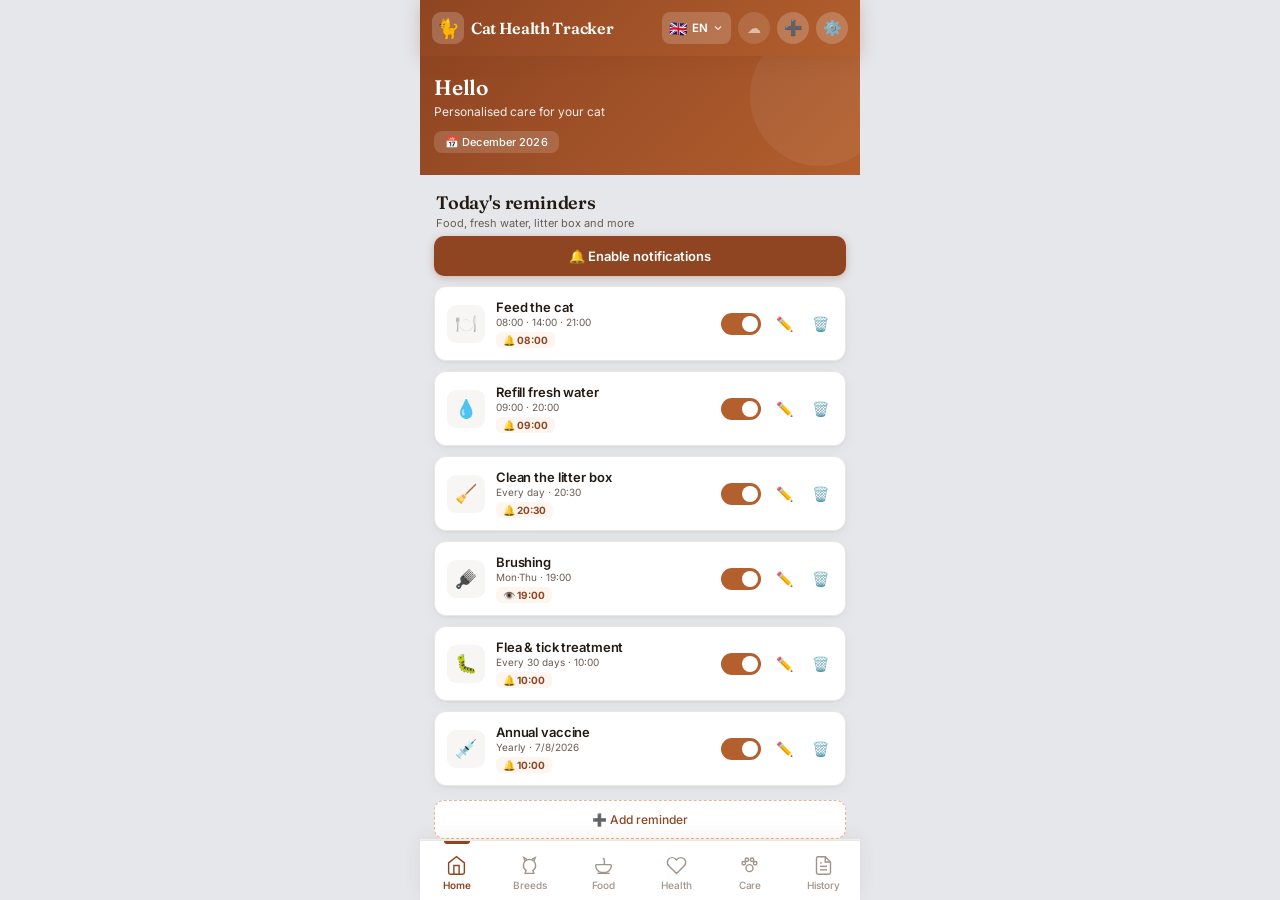
==== commit 8f55239e: "Cuentas y sincronizacion en la nube, y alta guiada del gato Sincronizacion opcional con Supabase - R" ====
--- a/index.html
+++ b/index.html
@@ -44,18 +44,20 @@
 /* ── LAYOUT ── */
 #hdr{position:fixed;top:0;left:0;right:0;z-index:100;height:calc(var(--hdr) + env(safe-area-inset-top,0));
   padding-top:env(safe-area-inset-top,0);
-  background:var(--g-main);display:flex;align-items:center;padding-left:14px;padding-right:14px;gap:10px;
+  background:var(--g-main);display:flex;align-items:center;padding-left:12px;padding-right:12px;gap:7px;
   box-shadow:0 2px 16px rgba(143,69,34,.25);}
 .hdr-logo{width:32px;height:32px;border-radius:9px;overflow:hidden;background:rgba(255,255,255,.2);
   display:flex;align-items:center;justify-content:center;flex-shrink:0;font-size:19px;}
-.hdr-title{font-size:17px;font-weight:600;color:#fff;flex:1;letter-spacing:-.02em;font-family:'Fraunces',serif;}
+.hdr-title{font-size:16px;font-weight:600;color:#fff;flex:1;min-width:0;letter-spacing:-.02em;font-family:'Fraunces',serif;
+  white-space:nowrap;overflow:hidden;text-overflow:ellipsis;}
+@media(max-width:359px){ .hdr-title{font-size:14px;} .hdr-lang #hdr-lang-code{display:none;} }
 .hdr-btn{background:rgba(255,255,255,.2);border:none;color:#fff;
   width:32px;height:32px;border-radius:50%;cursor:pointer;
   display:flex;align-items:center;justify-content:center;font-size:15px;flex-shrink:0;transition:.2s;}
 .hdr-btn:active{background:rgba(255,255,255,.35);transform:scale(.93);}
 .hdr-lang{display:flex;align-items:center;gap:4px;background:rgba(255,255,255,.18);border:none;
-  color:#fff;height:32px;padding:0 9px;border-radius:8px;cursor:pointer;font-family:inherit;
-  font-size:12px;font-weight:600;flex-shrink:0;transition:.2s;}
+  color:#fff;height:32px;padding:0 7px;border-radius:8px;cursor:pointer;font-family:inherit;
+  font-size:11.5px;font-weight:600;flex-shrink:0;transition:.2s;}
 .hdr-lang:active{background:rgba(255,255,255,.35);transform:scale(.96);}
 .hdr-lang svg{stroke:#fff;fill:none;stroke-width:2.4;opacity:.8;}
 .hdr-lang #hdr-lang-flag{font-size:15px;line-height:1;}
@@ -502,6 +504,70 @@
 .sym-chips{display:flex;flex-wrap:wrap;gap:5px;margin-bottom:10px;}
 .sym-chip{background:#fff;border:1.5px solid var(--border);border-radius:20px;padding:5px 11px;font-size:11px;font-weight:600;color:var(--muted);cursor:pointer;font-family:inherit;transition:.15s;}
 .sym-chip.active{background:#fee2e2;border-color:#fca5a5;color:#991b1b;}
+
+
+/* ── ALTA GUIADA DEL GATO ── */
+.wz-progress{display:flex;gap:4px;margin-bottom:16px;}
+.wz-seg{flex:1;height:4px;border-radius:3px;background:var(--border);transition:background .3s;}
+.wz-seg.done{background:var(--g2);}
+.wz-step{display:none;animation:fadeIn .22s ease;}
+.wz-step.active{display:block;}
+.wz-count{font-size:10.5px;font-weight:700;color:var(--muted2);text-transform:uppercase;letter-spacing:.6px;margin-bottom:6px;}
+.wz-q{font-size:19px;font-weight:600;font-family:'Fraunces',serif;letter-spacing:-.01em;margin-bottom:5px;}
+.wz-help{font-size:12px;color:var(--muted);line-height:1.5;margin-bottom:16px;}
+.wz-nav{display:flex;gap:8px;margin-top:18px;}
+.wz-nav .btn{flex:1;}
+.wz-skip{background:none;border:none;color:var(--muted);font-size:12px;font-weight:600;cursor:pointer;font-family:inherit;padding:10px;width:100%;text-decoration:underline;}
+.wz-choice{display:grid;grid-template-columns:repeat(3,1fr);gap:8px;}
+.wz-opt{display:flex;flex-direction:column;align-items:center;justify-content:center;gap:6px;padding:16px 6px;border-radius:14px;border:2px solid var(--border);background:#fff;font-family:inherit;font-size:12px;font-weight:700;color:var(--muted);cursor:pointer;transition:.18s;}
+.wz-opt .wz-emo{font-size:26px;}
+.wz-opt.active{border-color:var(--g1);background:var(--tint);color:var(--g1);}
+.wz-two{grid-template-columns:repeat(2,1fr);}
+.wz-emoji-row{display:flex;gap:6px;flex-wrap:wrap;margin-top:8px;}
+.wz-emoji{width:40px;height:40px;border-radius:11px;border:1.5px solid var(--border);background:#fff;font-size:20px;cursor:pointer;display:flex;align-items:center;justify-content:center;transition:.15s;}
+.wz-emoji.active{border-color:var(--g1);background:var(--tint);}
+.cond-chips{display:flex;flex-wrap:wrap;gap:6px;}
+.cond-chip{display:flex;align-items:center;gap:5px;background:#fff;border:1.5px solid var(--border);border-radius:20px;padding:8px 13px;font-size:12px;font-weight:600;color:var(--muted);cursor:pointer;font-family:inherit;transition:.15s;text-align:left;}
+.cond-chip.active{background:#fef2f2;border-color:#fca5a5;color:#991b1b;}
+.cond-add{display:flex;gap:6px;margin-top:10px;}
+.cond-add input{flex:1;padding:10px 12px;border:1px solid var(--border);border-radius:var(--r2);font-family:inherit;font-size:13px;outline:none;}
+.cond-add button{flex-shrink:0;padding:0 15px;border-radius:var(--r2);border:none;background:var(--g1);color:#fff;font-weight:700;font-family:inherit;cursor:pointer;}
+.wz-done{text-align:center;padding:6px 0 4px;}
+.wz-conf{font-size:56px;animation:pop .6s ease;}
+@keyframes pop{0%{transform:scale(.3);opacity:0}60%{transform:scale(1.15)}100%{transform:scale(1);opacity:1}}
+.wz-done-title{font-size:23px;font-weight:700;font-family:'Fraunces',serif;color:var(--g1);letter-spacing:-.01em;margin-top:8px;}
+.wz-done-name{font-size:17px;font-weight:600;margin-top:6px;}
+.wz-avatar{width:96px;height:96px;border-radius:50%;object-fit:cover;margin:14px auto 0;display:flex;align-items:center;justify-content:center;font-size:46px;background:var(--tint);border:3px solid var(--g4);}
+.wz-summary{text-align:left;background:var(--tint);border-radius:12px;padding:12px 14px;margin-top:16px;}
+.wz-sum-row{display:flex;justify-content:space-between;gap:10px;font-size:12.5px;padding:5px 0;border-top:1px solid var(--border2);}
+.wz-sum-row:first-child{border-top:none;}
+.wz-sum-row span:first-child{color:var(--muted);}
+.wz-sum-row span:last-child{font-weight:700;text-align:right;}
+.cond-badges{display:flex;flex-wrap:wrap;gap:4px;margin-top:6px;}
+/* ── CUENTA Y SINCRONIZACIÓN ── */
+.auth-hero{text-align:center;padding:4px 0 16px;}
+.auth-logo{font-size:46px;}
+.auth-title{font-size:19px;font-weight:600;font-family:'Fraunces',serif;margin-top:6px;}
+.auth-sub{font-size:12.5px;color:var(--muted);margin-top:5px;line-height:1.45;}
+.auth-tabs{display:grid;grid-template-columns:1fr 1fr;gap:6px;margin-bottom:16px;}
+.auth-tab{padding:10px;border-radius:10px;border:1.5px solid var(--border);background:#faf8f6;font-size:13px;font-weight:600;color:var(--muted);cursor:pointer;font-family:inherit;transition:.18s;}
+.auth-tab.active{background:var(--g1);color:#fff;border-color:var(--g1);}
+.auth-msg{border-radius:10px;padding:11px 13px;font-size:12px;line-height:1.5;margin-bottom:12px;display:none;}
+.auth-msg.err{display:block;background:#fef2f2;color:#991b1b;border:1px solid #fecaca;}
+.auth-msg.ok{display:block;background:#f0fdf4;color:#065f46;border:1px solid #bbf7d0;}
+.auth-msg.info{display:block;background:var(--tint);color:var(--g1);border:1px solid var(--border2);}
+.auth-link{background:none;border:none;color:var(--g1);font-size:12px;font-weight:600;cursor:pointer;font-family:inherit;text-decoration:underline;padding:8px;width:100%;}
+.acct-box{border:1px solid var(--border);border-radius:12px;padding:12px;margin-bottom:12px;background:var(--tint);}
+.acct-row{display:flex;align-items:center;gap:10px;}
+.acct-avatar{width:38px;height:38px;border-radius:50%;background:var(--g-main);color:#fff;display:flex;align-items:center;justify-content:center;font-size:17px;flex-shrink:0;}
+.acct-info{flex:1;min-width:0;}
+.acct-mail{font-size:13px;font-weight:700;overflow:hidden;text-overflow:ellipsis;white-space:nowrap;}
+.acct-state{font-size:10.5px;color:var(--muted);margin-top:2px;}
+.sync-dot{display:inline-block;width:7px;height:7px;border-radius:50%;background:#10b981;margin-right:5px;vertical-align:middle;}
+.sync-dot.off{background:#94a3b8;}
+.sync-dot.busy{background:#f59e0b;animation:pulseRec 1s infinite;}
+.hdr-cloud{background:rgba(255,255,255,.2);border:none;color:#fff;width:32px;height:32px;border-radius:50%;cursor:pointer;display:flex;align-items:center;justify-content:center;font-size:14px;flex-shrink:0;transition:.2s;position:relative;}
+.hdr-cloud:active{transform:scale(.93);}
 .cat-limit{font-size:11px;color:var(--muted);text-align:center;padding:8px 14px 0;}
 </style>
 </head>
@@ -519,7 +585,8 @@
   <div class="hdr-logo">🐈</div>
   <div class="hdr-title">Cat Health Tracker</div>
   <button class="hdr-lang" id="hdr-lang-btn" onclick="toggleLangMenu(event)"><span id="hdr-lang-flag">🇪🇸</span><span id="hdr-lang-code">ES</span><svg viewBox="0 0 24 24" width="12" height="12"><polyline points="6 9 12 15 18 9"/></svg></button>
-  <button class="hdr-btn" onclick="openModal('modal-add-cat')" aria-label="Añadir gato">➕</button>
+  <button class="hdr-cloud" id="hdr-cloud" onclick="openAccount()" aria-label="Cuenta y sincronización">☁️</button>
+  <button class="hdr-btn" onclick="newCat()" aria-label="Añadir gato">➕</button>
   <button class="hdr-btn" onclick="openModal('modal-settings')" aria-label="Ajustes">⚙️</button>
 </header>
 <div id="lang-menu" class="lang-menu">
@@ -659,6 +726,7 @@
     <div class="qw-arrow">›</div>
   </div>
   <div id="body-condition"></div>
+  <div id="cond-tips"></div>
   <div id="vet-check"></div>
   <div class="chart-wrap">
     <div class="chart-title">📈 <span data-i18n="h.weightevol_kg">Evolución de peso (kg)</span></div>
@@ -863,49 +931,130 @@
   </div>
 </div>
 
-<!-- Añadir gato -->
+<!-- Alta guiada del gato -->
 <div class="modal-overlay" id="modal-add-cat" onclick="closeModal(event,'modal-add-cat')">
   <div class="modal-sheet" onclick="event.stopPropagation()">
     <button class="modal-close" onclick="closeModalById('modal-add-cat')" aria-label="Cerrar">✕</button><div class="modal-handle"></div>
-    <div class="modal-title">🐈 <span id="ac-modal-title" data-i18n="cat.new">Nuevo gato</span></div>
     <input type="hidden" id="ac-id" value=""/>
-    <div class="form-group"><label data-i18n="form.name">Nombre</label><input type="text" id="ac-name" placeholder="Ej: Nala" data-i18n-ph="ph.ex_name"/></div>
-    <div class="form-row">
+    <div class="wz-progress" id="wz-progress"></div>
+
+    <!-- 1. Nombre -->
+    <div class="wz-step active" data-step="1">
+      <div class="wz-count" id="wz-c1"></div>
+      <div class="wz-q" data-i18n="wz.q_name">¿Cómo se llama tu gato?</div>
+      <div class="wz-help" data-i18n="wz.h_name">Es lo único imprescindible. Todo lo demás puedes rellenarlo ahora o más tarde.</div>
       <div class="form-group">
-        <label data-i18n="form.breed">Raza</label>
-        <select id="ac-breed"></select>
+        <input type="text" id="ac-name" maxlength="60" placeholder="Ej: Nala" data-i18n-ph="ph.ex_name" oninput="wzValidate()"/>
       </div>
       <div class="form-group">
-        <label data-i18n="form.sex">Sexo</label>
-        <select id="ac-sex">
-          <option value="M" data-i18n="sex.male">♂ Macho</option>
-          <option value="H" data-i18n="sex.female">♀ Hembra</option>
-          <option value="?" data-i18n="sex.unknown">? Desconocido</option>
-        </select>
+        <label data-i18n="wz.pick_emoji">Elige un icono para identificarlo</label>
+        <div class="wz-emoji-row" id="wz-emoji-row"></div>
+        <input type="hidden" id="ac-emoji" value="🐈"/>
       </div>
     </div>
-    <div class="form-row">
-      <div class="form-group"><label>🎂 <span data-i18n="form.birthday">Cumpleaños</span></label><input type="date" id="ac-birth"/></div>
-      <div class="form-group"><label data-i18n="form.weight_kg">Peso (kg)</label><input type="number" id="ac-weight" step="0.01" min="0" placeholder="4.5"/></div>
-    </div>
-    <div class="form-group">
-      <label data-i18n="form.neutered">¿Esterilizado?</label>
-      <select id="ac-neutered">
-        <option value="1" data-i18n="yes">Sí</option>
-        <option value="0" data-i18n="no">No</option>
-      </select>
-    </div>
-    <div class="form-group">
-      <label data-i18n="form.cat_photo">Foto de tu gato</label>
-      <div class="photo-upload" id="ac-photo-wrap" onclick="document.getElementById('ac-photo-input').click()">
+
+    <!-- 2. Foto -->
+    <div class="wz-step" data-step="2">
+      <div class="wz-count" id="wz-c2"></div>
+      <div class="wz-q" data-i18n="wz.q_photo">Ponle cara</div>
+      <div class="wz-help" data-i18n="wz.h_photo">Elige su mejor foto. Se recorta en cuadrado y se guarda en tu móvil (y en tu cuenta, si tienes una).</div>
+      <div class="photo-upload" onclick="document.getElementById('ac-photo-input').click()">
         <div class="photo-preview" id="ac-photo-preview">
           <span class="photo-placeholder">📷<br><small data-i18n="photo.add">Toca para añadir foto</small></span>
         </div>
         <input type="file" id="ac-photo-input" accept="image/*" capture="environment" style="display:none" onchange="handleCatPhoto(event)"/>
       </div>
     </div>
-    <div class="form-group"><label data-i18n="form.pick_emoji">O elige un emoji</label><input type="text" id="ac-emoji" placeholder="🐈" maxlength="4"/></div>
-    <button class="btn btn-primary btn-w" onclick="saveCat()"><span id="ac-save-label" data-i18n="btn.add_cat">Añadir gato</span></button>
+
+    <!-- 3. Raza -->
+    <div class="wz-step" data-step="3">
+      <div class="wz-count" id="wz-c3"></div>
+      <div class="wz-q" data-i18n="wz.q_breed">¿De qué raza es?</div>
+      <div class="wz-help" data-i18n="wz.h_breed">Con la raza calculamos su peso ideal y te avisamos de las enfermedades a las que está predispuesto. Si es un gato común o mestizo, deja "Europeo común".</div>
+      <div class="form-group"><select id="ac-breed" onchange="wzBreedInfo();wzWeightInfo()"></select></div>
+      <div class="note-box" id="wz-breed-info" style="margin:0"></div>
+    </div>
+
+    <!-- 4. Sexo -->
+    <div class="wz-step" data-step="4">
+      <div class="wz-count" id="wz-c4"></div>
+      <div class="wz-q" data-i18n="wz.q_sex">¿Macho o hembra?</div>
+      <div class="wz-help" data-i18n="wz.h_sex">El peso saludable es distinto en machos y en hembras, y la esterilización reduce sus necesidades de comida entre un 20 % y un 30 %.</div>
+      <div class="wz-choice">
+        <button type="button" class="wz-opt" data-sex="M" onclick="wzPickSex('M',this)"><span class="wz-emo">♂️</span><span data-i18n="wz.male">Macho</span></button>
+        <button type="button" class="wz-opt" data-sex="H" onclick="wzPickSex('H',this)"><span class="wz-emo">♀️</span><span data-i18n="wz.female">Hembra</span></button>
+        <button type="button" class="wz-opt" data-sex="?" onclick="wzPickSex('?',this)"><span class="wz-emo">❔</span><span data-i18n="wz.unknown">No lo sé</span></button>
+      </div>
+      <input type="hidden" id="ac-sex" value="?"/>
+      <div class="wz-q" style="font-size:15px;margin-top:20px" data-i18n="wz.q_neutered">¿Está esterilizado?</div>
+      <div class="wz-choice wz-two" style="margin-top:10px">
+        <button type="button" class="wz-opt" data-neu="1" onclick="wzPickNeutered(1,this)"><span class="wz-emo">✂️</span><span data-i18n="yes">Sí</span></button>
+        <button type="button" class="wz-opt" data-neu="0" onclick="wzPickNeutered(0,this)"><span class="wz-emo">🚫</span><span data-i18n="no">No</span></button>
+      </div>
+      <input type="hidden" id="ac-neutered" value="1"/>
+    </div>
+
+    <!-- 5. Edad -->
+    <div class="wz-step" data-step="5">
+      <div class="wz-count" id="wz-c5"></div>
+      <div class="wz-q" data-i18n="wz.q_age">¿Qué edad tiene?</div>
+      <div class="wz-help" data-i18n="wz.h_age">Con la fecha exacta te felicitamos su cumpleaños y ajustamos las revisiones: a partir de los 8 años conviene ir al veterinario cada 6 meses.</div>
+      <div class="form-group"><label data-i18n="wz.birthdate">Fecha de nacimiento</label><input type="date" id="ac-birth" onchange="wzAgeFromDate()"/></div>
+      <div class="wz-help" data-i18n="wz.h_age_approx">¿No la sabes con exactitud? Pon su edad aproximada:</div>
+      <div class="form-row">
+        <div class="form-group"><label data-i18n="wz.years">Años</label><input type="number" id="ac-age-y" min="0" max="30" placeholder="3" oninput="wzDateFromAge()"/></div>
+        <div class="form-group"><label data-i18n="wz.months">Meses</label><input type="number" id="ac-age-m" min="0" max="11" placeholder="0" oninput="wzDateFromAge()"/></div>
+      </div>
+      <div class="note-box" id="wz-age-info" style="margin:0"></div>
+    </div>
+
+    <!-- 6. Peso -->
+    <div class="wz-step" data-step="6">
+      <div class="wz-count" id="wz-c6"></div>
+      <div class="wz-q" data-i18n="wz.q_weight">¿Cuánto pesa?</div>
+      <div class="wz-help" data-i18n="wz.h_weight">Truco: súbete tú a la báscula, luego con el gato en brazos y resta. Es el dato más importante para seguir su salud.</div>
+      <div class="form-group">
+        <label data-i18n="form.weight_kg">Peso (kg)</label>
+        <input type="number" id="ac-weight" step="0.01" min="0" max="30" inputmode="decimal" placeholder="4.5" oninput="wzWeightInfo()"/>
+      </div>
+      <div class="note-box" id="wz-weight-info" style="margin:0"></div>
+    </div>
+
+    <!-- 7. Problemas crónicos -->
+    <div class="wz-step" data-step="7">
+      <div class="wz-count" id="wz-c7"></div>
+      <div class="wz-q" data-i18n="wz.q_health">¿Tiene algún problema de salud crónico?</div>
+      <div class="wz-help" data-i18n="wz.h_health">Diagnosticado por un veterinario. Con esta información la app adapta sus consejos y avisos.</div>
+      <div class="wz-choice wz-two" style="margin-bottom:16px">
+        <button type="button" class="wz-opt" id="wz-health-no" onclick="wzPickHealth(0)"><span class="wz-emo">💚</span><span data-i18n="wz.healthy">Está sano</span></button>
+        <button type="button" class="wz-opt" id="wz-health-yes" onclick="wzPickHealth(1)"><span class="wz-emo">🩺</span><span data-i18n="wz.has_cond">Sí, tiene</span></button>
+      </div>
+      <div id="wz-cond-wrap" style="display:none">
+        <div class="wz-help" style="margin-bottom:8px" data-i18n="wz.h_cond_pick">Marca todos los que tenga:</div>
+        <div class="cond-chips" id="wz-cond-chips"></div>
+        <div class="cond-add">
+          <input type="text" id="wz-cond-other" maxlength="60" placeholder="Otro problema..." data-i18n-ph="wz.ph_other" onkeydown="if(event.key==='Enter'){event.preventDefault();wzAddCondition();}"/>
+          <button type="button" onclick="wzAddCondition()" data-i18n="wz.add">Añadir</button>
+        </div>
+      </div>
+    </div>
+
+    <!-- 8. Felicidades -->
+    <div class="wz-step" data-step="8">
+      <div class="wz-done">
+        <div class="wz-conf">🎉</div>
+        <div class="wz-done-title" id="wz-done-title">¡FELICIDADES!</div>
+        <div class="wz-done-name" id="wz-done-name"></div>
+        <div class="wz-avatar" id="wz-done-avatar">🐈</div>
+        <div class="wz-summary" id="wz-done-summary"></div>
+      </div>
+    </div>
+
+    <div class="wz-nav" id="wz-nav">
+      <button class="btn btn-ghost" id="wz-back" onclick="wzGo(-1)" data-i18n="wz.back">Atrás</button>
+      <button class="btn btn-primary" id="wz-next" onclick="wzGo(1)"><span data-i18n="wz.next">Siguiente</span></button>
+    </div>
+    <button class="wz-skip" id="wz-save-now" onclick="wzSaveAndClose()" style="display:none" data-i18n="wz.save_now">Guardar y salir</button>
   </div>
 </div>
 
@@ -993,11 +1142,36 @@
   </div>
 </div>
 
-<!-- Perfil del gato -->
-<div class="modal-overlay" id="modal-profile" onclick="closeModal(event,'modal-profile')">
+<!-- Cuenta: entrar / crear cuenta -->
+<div class="modal-overlay" id="modal-auth" onclick="closeModal(event,'modal-auth')">
   <div class="modal-sheet" onclick="event.stopPropagation()">
-    <button class="modal-close" onclick="closeModalById('modal-profile')" aria-label="Cerrar">✕</button><div class="modal-handle"></div>
-    <div id="profile-content"></div>
+    <button class="modal-close" onclick="closeModalById('modal-auth')" aria-label="Cerrar">✕</button><div class="modal-handle"></div>
+    <div class="auth-hero">
+      <div class="auth-logo">☁️🐈</div>
+      <div class="auth-title" data-i18n="auth.title">Guarda tus gatos en la nube</div>
+      <div class="auth-sub" data-i18n="auth.sub">Crea una cuenta para conservar tus fichas y registros aunque cambies de móvil. La app sigue funcionando sin conexión.</div>
+    </div>
+    <div class="auth-tabs">
+      <button class="auth-tab active" id="auth-tab-in" onclick="setAuthMode('in')" data-i18n="auth.signin">Entrar</button>
+      <button class="auth-tab" id="auth-tab-up" onclick="setAuthMode('up')" data-i18n="auth.signup">Crear cuenta</button>
+    </div>
+    <div class="auth-msg" id="auth-msg"></div>
+    <div class="form-group" id="auth-name-group" style="display:none">
+      <label data-i18n="form.your_name">Tu nombre</label>
+      <input type="text" id="auth-name" autocomplete="name" placeholder="Ej: Eduardo" data-i18n-ph="ph.ex_user"/>
+    </div>
+    <div class="form-group">
+      <label data-i18n="form.email">Correo electrónico</label>
+      <input type="email" id="auth-email" autocomplete="email" inputmode="email" placeholder="tu@correo.com"/>
+    </div>
+    <div class="form-group">
+      <label data-i18n="form.password">Contraseña</label>
+      <input type="password" id="auth-pass" autocomplete="current-password" placeholder="••••••••"/>
+      <div class="form-hint" id="auth-pass-hint" data-i18n="hint.password">Mínimo 8 caracteres</div>
+    </div>
+    <button class="btn btn-primary btn-w" id="auth-submit" onclick="authSubmit()"><span data-i18n="auth.signin">Entrar</span></button>
+    <button class="auth-link" onclick="authForgot()" data-i18n="auth.forgot">He olvidado mi contraseña</button>
+    <button class="auth-link" onclick="closeModalById('modal-auth')" data-i18n="auth.skip">Seguir sin cuenta (solo en este móvil)</button>
   </div>
 </div>
 
@@ -1006,6 +1180,7 @@
   <div class="modal-sheet" onclick="event.stopPropagation()">
     <button class="modal-close" onclick="closeModalById('modal-settings')" aria-label="Cerrar">✕</button><div class="modal-handle"></div>
     <div class="modal-title">⚙️ <span data-i18n="settings.title">Ajustes</span></div>
+    <div id="settings-account"></div>
     <div class="form-group"><label data-i18n="form.your_name">Tu nombre</label><input type="text" id="set-name" placeholder="Ej: Eduardo" data-i18n-ph="ph.ex_user"/></div>
     <button class="btn btn-primary btn-w" onclick="saveSettings()"><span data-i18n="btn.save">Guardar</span></button>
     <button class="btn btn-ghost btn-w" style="margin-top:8px" onclick="exportData()">📤 <span data-i18n="btn.export">Exportar mis datos</span></button>
@@ -1330,7 +1505,84 @@
 "rem.litter":{es:"Limpiar el arenero",en:"Clean the litter box"},
 "rem.brush":{es:"Cepillado",en:"Brushing"},
 "rem.parasite":{es:"Antiparasitario externo",en:"Flea & tick treatment"},
-"rem.vaccine":{es:"Vacuna anual",en:"Annual vaccine"}
+"rem.vaccine":{es:"Vacuna anual",en:"Annual vaccine"},
+"auth.title":{es:"Guarda tus gatos en la nube",en:"Keep your cats in the cloud"},
+"auth.sub":{es:"Crea una cuenta para conservar tus fichas y registros aunque cambies de móvil. La app sigue funcionando sin conexión.",en:"Create an account to keep your profiles and records even if you change phone. The app still works offline."},
+"auth.signin":{es:"Entrar",en:"Sign in"},
+"auth.signup":{es:"Crear cuenta",en:"Sign up"},
+"auth.forgot":{es:"He olvidado mi contraseña",en:"I forgot my password"},
+"auth.skip":{es:"Seguir sin cuenta (solo en este móvil)",en:"Continue without an account (this phone only)"},
+"auth.account":{es:"Tu cuenta",en:"Your account"},
+"auth.signout":{es:"Cerrar sesión",en:"Sign out"},
+"auth.local_only":{es:"Solo en este dispositivo",en:"This device only"},
+"auth.local_hint":{es:"Tus datos están únicamente en este móvil. Si lo pierdes o desinstalas la app, se pierden.",en:"Your data lives only on this phone. If you lose it or uninstall the app, it is gone."},
+"auth.create_now":{es:"Crear cuenta o entrar",en:"Sign up or sign in"},
+"form.email":{es:"Correo electrónico",en:"Email"},
+"form.password":{es:"Contraseña",en:"Password"},
+"hint.password":{es:"Mínimo 8 caracteres",en:"At least 8 characters"},
+"sync.now":{es:"Sincronizar ahora",en:"Sync now"},
+"sync.syncing":{es:"Sincronizando...",en:"Syncing..."},
+"sync.ok":{es:"Sincronizado",en:"Synced"},
+"sync.never":{es:"Sin sincronizar todavía",en:"Not synced yet"},
+"sync.last":{es:"Última sincronización: {when}",en:"Last sync: {when}"},
+"sync.pending":{es:"Cambios pendientes de subir",en:"Changes pending upload"},
+"sync.done":{es:"✅ {up} subidos · {down} descargados",en:"✅ {up} uploaded · {down} downloaded"},
+"sync.offline":{es:"Sin conexión. Se sincronizará solo cuando vuelvas a tener red.",en:"Offline. It will sync automatically once you are back online."},
+"sync.error":{es:"No se pudo sincronizar: {msg}",en:"Could not sync: {msg}"},
+"auth.err_email":{es:"Escribe un correo electrónico válido.",en:"Please enter a valid email address."},
+"auth.err_pass":{es:"La contraseña debe tener al menos 8 caracteres.",en:"The password must be at least 8 characters."},
+"auth.err_name":{es:"Escribe tu nombre.",en:"Please enter your name."},
+"auth.ok_signup":{es:"Cuenta creada. Revisa tu correo y confirma la dirección para poder entrar.",en:"Account created. Check your email and confirm the address to sign in."},
+"auth.ok_signin":{es:"¡Hola de nuevo! Sincronizando tus datos...",en:"Welcome back! Syncing your data..."},
+"auth.ok_reset":{es:"Si esa dirección existe, te hemos enviado un correo para restablecer la contraseña.",en:"If that address exists, we have sent you a password reset email."},
+"auth.err_creds":{es:"Correo o contraseña incorrectos.",en:"Wrong email or password."},
+"auth.err_unconfirmed":{es:"Todavía no has confirmado tu correo. Revisa la bandeja de entrada y la carpeta de spam.",en:"You have not confirmed your email yet. Check your inbox and spam folder."},
+"auth.err_exists":{es:"Ya existe una cuenta con ese correo. Prueba a entrar.",en:"An account with that email already exists. Try signing in."},
+"auth.err_net":{es:"No hay conexión con el servidor. Inténtalo más tarde.",en:"Cannot reach the server. Please try again later."},
+"auth.merge":{es:"Los gatos que ya tenías en este móvil se han subido a tu cuenta.",en:"The cats already on this phone have been uploaded to your account."},
+"auth.confirm_signout":{es:"¿Cerrar sesión? Tus datos seguirán en este móvil y en la nube.",en:"Sign out? Your data stays on this phone and in the cloud."},
+"wz.step":{es:"Paso {n} de {total}",en:"Step {n} of {total}"},
+"wz.next":{es:"Siguiente",en:"Next"},
+"wz.back":{es:"Atrás",en:"Back"},
+"wz.finish":{es:"Terminar",en:"Finish"},
+"wz.save_now":{es:"Guardar y salir",en:"Save and exit"},
+"wz.see_profile":{es:"Ver su ficha",en:"See their profile"},
+"wz.q_name":{es:"¿Cómo se llama tu gato?",en:"What is your cat called?"},
+"wz.h_name":{es:"Es lo único imprescindible. Todo lo demás puedes rellenarlo ahora o más tarde.",en:"This is the only required field. Everything else can be filled in now or later."},
+"wz.pick_emoji":{es:"Elige un icono para identificarlo",en:"Pick an icon for them"},
+"wz.q_photo":{es:"Ponle cara",en:"Add their face"},
+"wz.h_photo":{es:"Elige su mejor foto. Se recorta en cuadrado y se guarda en tu móvil (y en tu cuenta, si tienes una).",en:"Choose their best photo. It is cropped square and saved on your phone (and to your account, if you have one)."},
+"wz.q_breed":{es:"¿De qué raza es?",en:"What breed are they?"},
+"wz.h_breed":{es:"Con la raza calculamos su peso ideal y te avisamos de las enfermedades a las que está predispuesto. Si es un gato común o mestizo, deja \"Europeo común\".",en:"The breed lets us work out their ideal weight and warn you about the conditions they are prone to. For a moggy or mixed cat, leave \"European Shorthair\"."},
+"wz.q_sex":{es:"¿Macho o hembra?",en:"Male or female?"},
+"wz.h_sex":{es:"El peso saludable es distinto en machos y en hembras, y la esterilización reduce sus necesidades de comida entre un 20 % y un 30 %.",en:"Healthy weight differs between males and females, and neutering cuts their food needs by 20-30 %."},
+"wz.male":{es:"Macho",en:"Male"},
+"wz.female":{es:"Hembra",en:"Female"},
+"wz.unknown":{es:"No lo sé",en:"Not sure"},
+"wz.q_neutered":{es:"¿Está esterilizado?",en:"Are they neutered?"},
+"wz.q_age":{es:"¿Qué edad tiene?",en:"How old are they?"},
+"wz.h_age":{es:"Con la fecha exacta te felicitamos su cumpleaños y ajustamos las revisiones: a partir de los 8 años conviene ir al veterinario cada 6 meses.",en:"With the exact date we can wish them a happy birthday and adjust check-ups: from age 8, a vet visit every 6 months is advised."},
+"wz.h_age_approx":{es:"¿No la sabes con exactitud? Pon su edad aproximada:",en:"Not sure of the exact date? Enter their approximate age:"},
+"wz.birthdate":{es:"Fecha de nacimiento",en:"Date of birth"},
+"wz.years":{es:"Años",en:"Years"},
+"wz.months":{es:"Meses",en:"Months"},
+"wz.q_weight":{es:"¿Cuánto pesa?",en:"How much do they weigh?"},
+"wz.h_weight":{es:"Truco: súbete tú a la báscula, luego con el gato en brazos y resta. Es el dato más importante para seguir su salud.",en:"Tip: weigh yourself, then again holding the cat, and subtract. It is the single most useful number for tracking their health."},
+"wz.q_health":{es:"¿Tiene algún problema de salud crónico?",en:"Do they have any chronic health problem?"},
+"wz.h_health":{es:"Diagnosticado por un veterinario. Con esta información la app adapta sus consejos y avisos.",en:"Diagnosed by a vet. With this, the app tailors its advice and alerts."},
+"wz.healthy":{es:"Está sano",en:"They are healthy"},
+"wz.has_cond":{es:"Sí, tiene",en:"Yes, they do"},
+"wz.h_cond_pick":{es:"Marca todos los que tenga:",en:"Tick all that apply:"},
+"wz.ph_other":{es:"Otro problema...",en:"Another problem..."},
+"wz.add":{es:"Añadir",en:"Add"},
+"wz.congrats":{es:"¡FELICIDADES!",en:"CONGRATULATIONS!"},
+"wz.done_name":{es:"Ya has registrado a {name}",en:"You have registered {name}"},
+"wz.updated":{es:"¡ACTUALIZADO!",en:"UPDATED!"},
+"wz.updated_name":{es:"Has actualizado la ficha de {name}",en:"You have updated {name}'s profile"},
+"wz.first_weight":{es:"Peso registrado en el alta.",en:"Weight logged at registration."},
+"cond.title":{es:"Sus problemas de salud",en:"Their health conditions"},
+"cond.sub":{es:"Consejos adaptados a lo que tiene",en:"Advice tailored to their conditions"},
+"cond.none":{es:"Sin problemas crónicos registrados.",en:"No chronic conditions recorded."}
 };
 
 let currentLang = 'es';
@@ -2398,9 +2650,9 @@
   }
   if(id === 'modal-settings'){
     document.getElementById('set-name').value = settings.username || '';
+    renderSettingsAccount();
     renderSettingsCatsList();
   }
-  if(id === 'modal-add-cat') renderBreedSelect();
   if(id === 'modal-reminder') renderCatSelect('rm-cat', true);
 }
 function closeModal(e, id){ if(e.target.id === id) document.getElementById(id)?.classList.remove('open'); }
@@ -2531,12 +2783,14 @@
 }
 function toggleReminder(id, on){
   const r = recordatorios.find(x => x.id === id);
-  if(r){ r.on = on; save(LS.rem, recordatorios); renderCalendar(); }
+  if(r){ r.on = on; touch(r); save(LS.rem, recordatorios); scheduleSync(); renderCalendar(); }
 }
 function deleteReminder(id){
   if(!confirm(t('confirm.delete_rem'))) return;
   recordatorios = recordatorios.filter(r => r.id !== id);
+  tombstone('reminders', id);
   save(LS.rem, recordatorios);
+  scheduleSync();
   renderReminders(); renderCalendar();
 }
 function newReminder(){
@@ -2614,12 +2868,13 @@
   };
   if(id){
     const r = recordatorios.find(x => x.id === id);
-    if(r){ delete r.k; Object.keys(data).forEach(k => r[k] = data[k]); }
+    if(r){ delete r.k; Object.keys(data).forEach(k => r[k] = data[k]); touch(r); }
   } else {
     data.id = 'r' + Date.now();
-    recordatorios.push(data);
+    recordatorios.push(touch(data));
   }
   save(LS.rem, recordatorios);
+  scheduleSync();
   closeModalById('modal-reminder');
   renderReminders(); renderCalendar();
   toast('✅ ' + title);
@@ -3039,6 +3294,7 @@
   renderCatProfileCard();
   renderHealthStats();
   renderBodyCondition();
+  renderConditionTips();
   renderVetCheck();
   renderWeightChart();
   renderHealthLog();
@@ -3082,6 +3338,7 @@
           <span class="chip">${c.sex === 'M' ? '♂' : c.sex === 'H' ? '♀' : '?'}</span>
           <span class="chip">${age !== null ? num(age,1) + ' ' + (currentLang==='es'?'años':'yrs') : '—'}</span>
           <span class="chip">${c.neutered ? '✂️ ' + t('prof.neutered') : t('prof.intact')}</span>
+          ${(c.conditions || []).length ? `<span class="chip">🩺 ${c.conditions.length}</span>` : ''}
         </div>
       </div>
       <button class="pc-edit" onclick="editCat('${c.id}')" aria-label="Editar">✏️</button>
@@ -3172,6 +3429,33 @@
     <div class="bc-advice">${advice}</div>
   </div>`;
 }
+function renderConditionTips(){
+  const el = document.getElementById('cond-tips');
+  if(!el) return;
+  const c = catById(currentCat);
+  const list = (c && c.conditions) || [];
+  if(!list.length){ el.innerHTML = ''; return; }
+  el.innerHTML = `<div class="care-cat open" style="margin:0 14px 12px">
+    <div class="care-cat-hdr" onclick="this.parentElement.classList.toggle('open')">
+      <div class="care-cat-ico">🩺</div>
+      <div><div class="care-cat-title">${t('cond.title')}</div><div class="care-cat-sub">${t('cond.sub')}</div></div>
+      <svg class="care-cat-arr" viewBox="0 0 24 24"><polyline points="6 9 12 15 18 9"/></svg>
+    </div>
+    <div class="care-cat-body">
+      ${list.map(id => {
+        const k = COND_BY_ID[id];
+        return `<div class="care-item">
+          <div class="care-item-ico">${condIcon(id)}</div>
+          <div><div class="care-item-label">${esc(condLabel(id))}</div>
+          <div class="care-item-val">${k ? esc(k.tip[currentLang] || k.tip.es) : (currentLang === 'es'
+            ? 'Anotado en su ficha. Coméntalo en cada visita al veterinario y registra cualquier cambio.'
+            : 'Noted in their profile. Mention it at every vet visit and log any change.')}</div></div>
+        </div>`;
+      }).join('')}
+    </div>
+  </div>`;
+}
+
 function buildVetFindings(c){
   const F = [];   // {lvl:'alert'|'warn'|'ok', txt}
   const logs = weightLogs(c.id);
@@ -3227,6 +3511,19 @@
   const severe = syms.filter(h => h.sev === 'grave' && daysSince(h.date) <= 21);
   if(severe.length) F.push({lvl:'alert', txt: ES ? `Hay ${severe.length} registro(s) de malestar GRAVE en las últimas 3 semanas. Si no has ido aún, acude al veterinario.` : `${severe.length} SEVERE symptom log(s) in the last 3 weeks. If you haven't already, see a vet.`});
   else if(recentSyms.length >= 3) F.push({lvl:'warn', txt: ES ? `${recentSyms.length} registros de malestar en el último mes. Un patrón repetido merece consulta.` : `${recentSyms.length} symptom logs in the last month. A repeating pattern is worth a consultation.`});
+  /* Problemas crónicos declarados */
+  const conds = c.conditions || [];
+  if(conds.indexOf('renal') >= 0 && (dVet === null || dVet > 190))
+    F.push({lvl:'alert', txt: ES ? 'Con enfermedad renal crónica conviene analítica y tensión cada 3-6 meses, y hace más de medio año de la última visita registrada.' : 'With chronic kidney disease, blood work and blood pressure every 3-6 months are advised, and the last logged visit was over six months ago.'});
+  if(conds.indexOf('diabetes') >= 0 && (dVet === null || dVet > 190))
+    F.push({lvl:'alert', txt: ES ? 'Un gato diabético necesita controles veterinarios frecuentes; hace demasiado de la última visita registrada.' : 'A diabetic cat needs frequent vet monitoring; the last logged visit was too long ago.'});
+  if(conds.indexOf('obesidad') >= 0 && range && w > range.max)
+    F.push({lvl:'warn', txt: ES ? 'Tiene la obesidad anotada como problema crónico y sigue por encima del rango: revisa el plan de pérdida de peso con tu veterinario.' : 'Obesity is logged as a chronic condition and they are still above range: review the weight-loss plan with your vet.'});
+  if(conds.indexOf('urinario') >= 0 || conds.indexOf('cistitis') >= 0)
+    F.push({lvl:'ok', txt: ES ? 'Con antecedentes urinarios, vigila cada día que orine con normalidad. En un macho, intentar orinar sin conseguirlo es una urgencia vital.' : 'With a urinary history, check daily that they urinate normally. In a male, straining without passing urine is a life-threatening emergency.'});
+  if(conds.length && (dVet === null || dVet > 400))
+    F.push({lvl:'warn', txt: ES ? 'Tiene ' + conds.length + ' problema(s) crónico(s) registrado(s) y no consta revisión reciente.' : 'They have ' + conds.length + ' chronic condition(s) logged and no recent check-up on record.'});
+
   /* Senior */
   if(senior && !F.some(f => f.txt.indexOf('revisión') >= 0 || f.txt.indexOf('check-up') >= 0)){
     F.push({lvl:'ok', txt: ES ? `Tiene ${num(age,0)} años: recuerda la analítica semestral (riñón, tiroides y tensión) propia del gato senior.` : `Aged ${num(age,0)}: remember the six-monthly senior blood panel (kidney, thyroid, blood pressure).`});
@@ -3299,7 +3596,9 @@
 }
 function deleteRecord(id){
   historial = historial.filter(h => h.id !== id);
+  tombstone('records', id);
   save(LS.hist, historial);
+  scheduleSync();
   renderHealthPanel(); renderHistPanel();
 }
 
@@ -3404,12 +3703,14 @@
     rec.syms = selectedSymptoms.slice();
     rec.sev = document.getElementById('h-sev').value;
   }
+  touch(rec);
   historial.unshift(rec);
   if(peso){
     const c = catById(catId);
     if(c){ c.weight = peso; save(LS.cats, gatos); }
   }
   save(LS.hist, historial);
+  scheduleSync();
   closeModalById('modal-health');
   stopDictation();
   currentCat = catId; settings.currentCat = catId; save(LS.set, settings);
@@ -3475,41 +3776,368 @@
 /* ═══════════════════════════════════════
    GATOS: ALTA, EDICIÓN Y BORRADO
    ═══════════════════════════════════════ */
+/* ═══════════════════════════════════════
+   ALTA GUIADA DEL GATO
+   ═══════════════════════════════════════ */
+const CAT_EMOJIS = ['🐈','🐈‍⬛','🐱','😺','😸','🐯','🦁','🐾','🧶','⭐'];
+
+/* Problemas crónicos más frecuentes en el gato, con el consejo
+   que la app usará después en el panel de salud. */
+const CONDITIONS = [
+ {id:'renal',   ico:'🫘', es:'Enfermedad renal crónica', en:'Chronic kidney disease',
+  tip:{es:'Prioriza la comida húmeda y la dieta renal pautada, ten agua fresca en varios puntos y repite analítica y tensión cada 3-6 meses.',
+       en:'Prioritise wet food and the prescribed renal diet, keep fresh water in several spots, and repeat blood work and blood pressure every 3-6 months.'}},
+ {id:'urinario',ico:'💎', es:'Piedras o cristales urinarios', en:'Urinary stones or crystals',
+  tip:{es:'La hidratación es el tratamiento: sube el porcentaje de húmedo y pon una fuente de agua. Vigila si hace esfuerzos al orinar; en un macho, no poder orinar es una urgencia vital.',
+       en:'Hydration is the treatment: increase wet food and add a water fountain. Watch for straining; in a male, being unable to urinate is a life-threatening emergency.'}},
+ {id:'cistitis',ico:'😿', es:'Cistitis idiopática (FLUTD)', en:'Idiopathic cystitis (FLUTD)',
+  tip:{es:'Es una enfermedad muy ligada al estrés. Añade areneros, alturas y escondites, mantén las rutinas y valora un difusor de feromonas.',
+       en:'Strongly stress-linked. Add litter boxes, height and hiding spots, keep routines stable and consider a pheromone diffuser.'}},
+ {id:'asma',    ico:'🫁', es:'Asma felino', en:'Feline asthma',
+  tip:{es:'Elimina del hogar humo, ambientadores, velas, aerosoles y arena con mucho polvo. Usa arena sin perfume y de bajo polvo, y ten el inhalador siempre localizado.',
+       en:'Remove smoke, air fresheners, candles, sprays and dusty litter. Use unscented low-dust litter and always know where the inhaler is.'}},
+ {id:'diabetes',ico:'🩸', es:'Diabetes', en:'Diabetes',
+  tip:{es:'Horarios de comida y de insulina fijos, dieta alta en proteína y baja en hidratos, y control estricto del peso. Aprende a reconocer una hipoglucemia.',
+       en:'Fixed meal and insulin times, high-protein low-carb diet and strict weight control. Learn to recognise hypoglycaemia.'}},
+ {id:'tiroides',ico:'🦋', es:'Hipertiroidismo', en:'Hyperthyroidism',
+  tip:{es:'Pésalo cada mes: adelgazar comiendo mucho es la señal típica de descontrol. Requiere analíticas periódicas de T4.',
+       en:'Weigh monthly: losing weight while eating a lot is the classic sign of poor control. Needs periodic T4 blood tests.'}},
+ {id:'artrosis',ico:'🦴', es:'Artrosis', en:'Arthritis',
+  tip:{es:'Pon rampas y escalones, arenero de bordes bajos y camas calientes. El sobrepeso multiplica el dolor: mantenerlo delgado es media terapia.',
+       en:'Add ramps and steps, a low-sided litter box and warm beds. Excess weight multiplies the pain: keeping them lean is half the treatment.'}},
+ {id:'corazon', ico:'❤️', es:'Problema de corazón (MCH)', en:'Heart disease (HCM)',
+  tip:{es:'Cuenta sus respiraciones en reposo: más de 30 por minuto de forma mantenida es motivo de consulta. Ecocardiografía de control según pauta.',
+       en:'Count resting breaths: consistently over 30 per minute warrants a visit. Follow-up echocardiography as scheduled.'}},
+ {id:'alergia_alim', ico:'🍽️', es:'Alergia alimentaria', en:'Food allergy',
+  tip:{es:'Mantén la dieta de eliminación a rajatabla: ni un premio, ni restos, ni pasta de malta sin comprobar el ingrediente.',
+       en:'Keep the elimination diet strictly: no treats, no leftovers, no malt paste without checking the ingredient.'}},
+ {id:'dermatitis', ico:'🩹', es:'Alergia de piel o dermatitis', en:'Skin allergy or dermatitis',
+  tip:{es:'Antiparasitario al día (la alergia a la pulga es la causa más común) y omega-3 en la dieta. Anota los brotes para detectar el patrón.',
+       en:'Keep flea control up to date (flea allergy is the commonest cause) and add omega-3. Log flare-ups to spot the pattern.'}},
+ {id:'digestivo', ico:'🌀', es:'Problema digestivo crónico (EII)', en:'Chronic digestive disease (IBD)',
+  tip:{es:'Cambios de alimento muy lentos, dieta constante y registro de cada vómito o diarrea para que el veterinario vea la evolución real.',
+       en:'Change food very gradually, keep the diet constant and log every vomit or diarrhoea so your vet sees the real trend.'}},
+ {id:'dental',  ico:'🦷', es:'Enfermedad dental o gingivitis', en:'Dental disease or gingivitis',
+  tip:{es:'Revisión de boca cada 6 meses. Si come ladeando la cabeza, babea o deja caer la comida, tiene dolor aunque siga comiendo.',
+       en:'Mouth check every 6 months. Eating with the head tilted, drooling or dropping food means pain, even if they keep eating.'}},
+ {id:'obesidad',ico:'⚖️', es:'Obesidad', en:'Obesity',
+  tip:{es:'Nunca lo pongas a dieta por tu cuenta: una pérdida brusca puede causar lipidosis hepática. Objetivo seguro: 0,5-1 % del peso por semana.',
+       en:'Never crash-diet a cat: rapid loss can cause hepatic lipidosis. Safe target: 0.5-1 % of body weight per week.'}},
+ {id:'fiv_felv',ico:'🛡️', es:'FIV o leucemia felina (FeLV)', en:'FIV or feline leukaemia (FeLV)',
+  tip:{es:'Vida estrictamente de interior, revisiones cada 6 meses y consulta rápida ante cualquier infección: su sistema inmunitario responde peor.',
+       en:'Strictly indoor life, check-ups every 6 months and a quick visit at any infection: their immune system copes worse.'}},
+ {id:'epilepsia',ico:'⚡', es:'Epilepsia', en:'Epilepsy',
+  tip:{es:'Anota fecha, duración y aspecto de cada crisis. Medicación siempre a la misma hora. Una crisis de más de 5 minutos es una urgencia.',
+       en:'Log the date, length and look of every seizure. Give medication at the same time daily. A seizure over 5 minutes is an emergency.'}},
+ {id:'ojos',    ico:'👁️', es:'Problema ocular crónico', en:'Chronic eye problem',
+  tip:{es:'Limpieza diaria con suero fisiológico y gasa distinta para cada ojo. En brotes de herpesvirus, la L-lisina puede ayudar si te la pauta el veterinario.',
+       en:'Clean daily with saline and a separate gauze for each eye. In herpesvirus flare-ups, L-lysine may help if your vet prescribes it.'}},
+ {id:'estrenimiento',ico:'🚽', es:'Estreñimiento crónico', en:'Chronic constipation',
+  tip:{es:'Más agua y más comida húmeda, fibra según pauta y arenero siempre limpio. Si pasa 48 h sin defecar, consulta.',
+       en:'More water and wet food, fibre as prescribed and a spotless litter box. If 48 h pass with no stool, see your vet.'}},
+ {id:'higado',  ico:'🫀', es:'Problema de hígado', en:'Liver problem',
+  tip:{es:'Que no deje de comer nunca: en un gato con el hígado tocado, 48 h de ayuno son muy peligrosas. Nada de suplementos sin consultar.',
+       en:'Never let them stop eating: in a cat with liver disease, 48 h of fasting is very dangerous. No supplements without asking.'}}
+];
+const COND_BY_ID = {};
+CONDITIONS.forEach(c => COND_BY_ID[c.id] = c);
+function condLabel(id){
+  const c = COND_BY_ID[id];
+  return c ? (currentLang === 'en' ? c.en : c.es) : id;   /* si no está en la lista, es un texto libre del usuario */
+}
+function condIcon(id){ const c = COND_BY_ID[id]; return c ? c.ico : '📌'; }
+
+/* ── Estado del asistente ── */
+const WZ_TOTAL = 8;
+let wzStep = 1, wzEdit = false, wzConditions = [], wzHasCond = null;
+
+function wzRenderEmojis(){
+  const el = document.getElementById('wz-emoji-row');
+  const cur = document.getElementById('ac-emoji').value || '🐈';
+  el.innerHTML = CAT_EMOJIS.map(e =>
+    `<button type="button" class="wz-emoji${e === cur ? ' active' : ''}" onclick="wzPickEmoji('${e}')">${e}</button>`).join('');
+}
+function wzPickEmoji(e){
+  document.getElementById('ac-emoji').value = e;
+  wzRenderEmojis();
+}
+function wzRenderConditions(){
+  const el = document.getElementById('wz-cond-chips');
+  const known = CONDITIONS.map(c =>
+    `<button type="button" class="cond-chip${wzConditions.indexOf(c.id) >= 0 ? ' active' : ''}" onclick="wzToggleCondition('${c.id}')">${c.ico} ${esc(currentLang === 'en' ? c.en : c.es)}</button>`);
+  const custom = wzConditions.filter(id => !COND_BY_ID[id]).map(id =>
+    `<button type="button" class="cond-chip active" onclick="wzToggleCondition('${esc(id).replace(/'/g,"&#39;")}')">📌 ${esc(id)} ✕</button>`);
+  el.innerHTML = known.concat(custom).join('');
+}
+function wzToggleCondition(id){
+  const i = wzConditions.indexOf(id);
+  if(i >= 0) wzConditions.splice(i,1); else wzConditions.push(id);
+  wzRenderConditions();
+}
+function wzAddCondition(){
+  const input = document.getElementById('wz-cond-other');
+  const v = (input.value || '').trim();
+  if(!v) return;
+  if(wzConditions.indexOf(v) < 0) wzConditions.push(v);
+  input.value = '';
+  wzRenderConditions();
+}
+function wzPickHealth(has){
+  wzHasCond = has;
+  document.getElementById('wz-health-no').classList.toggle('active', has === 0);
+  document.getElementById('wz-health-yes').classList.toggle('active', has === 1);
+  document.getElementById('wz-cond-wrap').style.display = has === 1 ? '' : 'none';
+  if(has === 0) wzConditions = [];
+  wzRenderConditions();
+  wzValidate();
+}
+function wzPickSex(v, btn){
+  document.getElementById('ac-sex').value = v;
+  document.querySelectorAll('.wz-opt[data-sex]').forEach(b => b.classList.toggle('active', b === btn));
+  wzWeightInfo();
+}
+function wzPickNeutered(v, btn){
+  document.getElementById('ac-neutered').value = String(v);
+  document.querySelectorAll('.wz-opt[data-neu]').forEach(b => b.classList.toggle('active', b === btn));
+}
+function wzBreedInfo(){
+  const b = BREED_BY_ID[document.getElementById('ac-breed').value];
+  const el = document.getElementById('wz-breed-info');
+  if(!b || !el) return;
+  const ES = currentLang === 'es';
+  el.innerHTML = `${b.emoji} <strong>${esc(breedName(b))}</strong> · ${esc(breedOrigin(b))}<br/>
+    ⚖️ ${ES ? 'Peso sano' : 'Healthy weight'}: ♂ ${b.wM[0]}–${b.wM[1]} kg · ♀ ${b.wF[0]}–${b.wF[1]} kg<br/>
+    🩺 ${esc(b.health.split('.')[0])}.`;
+}
+function wzAgeFromDate(){
+  const v = document.getElementById('ac-birth').value;
+  if(!v) return;
+  const months = Math.max(0, Math.round((Date.now() - parseISO(v).getTime()) / (30.44*86400000)));
+  document.getElementById('ac-age-y').value = Math.floor(months/12);
+  document.getElementById('ac-age-m').value = months % 12;
+  wzAgeInfo();
+}
+function wzDateFromAge(){
+  const y = parseInt(document.getElementById('ac-age-y').value) || 0;
+  const m = parseInt(document.getElementById('ac-age-m').value) || 0;
+  if(!y && !m){ wzAgeInfo(); return; }
+  const d = new Date();
+  d.setMonth(d.getMonth() - (y*12 + m));
+  document.getElementById('ac-birth').value = isoOf(d);
+  wzAgeInfo();
+}
+function wzAgeInfo(){
+  const el = document.getElementById('wz-age-info');
+  const v = document.getElementById('ac-birth').value;
+  const ES = currentLang === 'es';
+  if(!v){ el.innerHTML = ES ? 'Puedes dejarlo en blanco y añadirlo más tarde.' : 'You can leave this blank and add it later.'; return; }
+  const years = (Date.now() - parseISO(v).getTime()) / (365.25*24*3600*1000);
+  const hum = humanAge(years);
+  let etapa;
+  if(years < 1) etapa = ES ? 'Gatito: comida de gatito a demanda y desparasitación cada 15 días' : 'Kitten: kitten food on demand and deworming every 2 weeks';
+  else if(years < 7) etapa = ES ? 'Adulto: revisión veterinaria una vez al año' : 'Adult: one vet check-up a year';
+  else if(years < 11) etapa = ES ? 'Maduro: revisión cada 6 meses con analítica' : 'Mature: check-up every 6 months with blood work';
+  else etapa = ES ? 'Senior: revisión cada 6 meses, vigila peso, sed y movilidad' : 'Senior: check-up every 6 months; watch weight, thirst and mobility';
+  el.innerHTML = `🎂 ${num(years,1)} ${ES ? 'años' : 'years'} · 🧑 ${ES ? 'equivalen a unos' : 'about'} ${hum} ${ES ? 'años humanos' : 'human years'}<br/>${etapa}.`;
+}
+function wzWeightInfo(){
+  const el = document.getElementById('wz-weight-info');
+  const w = parseFloat(document.getElementById('ac-weight').value);
+  const b = BREED_BY_ID[document.getElementById('ac-breed').value];
+  const sex = document.getElementById('ac-sex').value;
+  const ES = currentLang === 'es';
+  if(!b){ el.innerHTML = ''; return; }
+  const r = sex === 'M' ? b.wM : sex === 'H' ? b.wF : [Math.min(b.wF[0],b.wM[0]), Math.max(b.wF[1],b.wM[1])];
+  if(!w){ el.innerHTML = `${ES ? 'Rango sano para su raza y sexo' : 'Healthy range for the breed and sex'}: <strong>${r[0]}–${r[1]} kg</strong>.`; return; }
+  let veredicto, ico;
+  if(w < r[0]*0.92){ ico='🟠'; veredicto = ES ? 'Está por debajo del rango. Coméntalo con tu veterinario.' : 'Below the range. Mention it to your vet.'; }
+  else if(w < r[0]){ ico='🟡'; veredicto = ES ? 'Algo por debajo del rango.' : 'Slightly below the range.'; }
+  else if(w <= r[1]){ ico='🟢'; veredicto = ES ? 'Está en su peso ideal. ¡Muy bien!' : 'Right at the ideal weight. Well done!'; }
+  else if(w <= r[1]*1.2){ ico='🟠'; veredicto = ES ? 'Por encima del rango: conviene ajustar la ración.' : 'Above the range: worth adjusting the portion.'; }
+  else { ico='🔴'; veredicto = ES ? 'Bastante por encima. Pide un plan de pérdida de peso al veterinario.' : 'Well above. Ask your vet for a weight-loss plan.'; }
+  el.innerHTML = `${ico} ${veredicto}<br/>${ES ? 'Rango sano para su raza y sexo' : 'Healthy range for the breed and sex'}: <strong>${r[0]}–${r[1]} kg</strong>.`;
+}
+
+/* ── Navegación ── */
+function wzShow(n){
+  wzStep = Math.max(1, Math.min(WZ_TOTAL, n));
+  document.querySelectorAll('.wz-step').forEach(el =>
+    el.classList.toggle('active', +el.dataset.step === wzStep));
+  document.getElementById('wz-progress').innerHTML =
+    Array.from({length: WZ_TOTAL}, (_,i) => `<div class="wz-seg${i < wzStep ? ' done' : ''}"></div>`).join('');
+  for(let i = 1; i <= 7; i++){
+    const c = document.getElementById('wz-c' + i);
+    if(c) c.textContent = t('wz.step',{n:i, total:WZ_TOTAL - 1});
+  }
+  const back = document.getElementById('wz-back');
+  const next = document.getElementById('wz-next');
+  const saveNow = document.getElementById('wz-save-now');
+  back.style.display = (wzStep === 1 || wzStep === WZ_TOTAL) ? 'none' : '';
+  saveNow.style.display = (wzEdit && wzStep < WZ_TOTAL) ? '' : 'none';
+  next.querySelector('span').textContent =
+    wzStep === WZ_TOTAL ? t('wz.see_profile') :
+    wzStep === 7 ? (wzEdit ? t('btn.save_cat') : t('wz.finish')) : t('wz.next');
+  if(wzStep === 3) wzBreedInfo();
+  if(wzStep === 5) wzAgeInfo();
+  if(wzStep === 6) wzWeightInfo();
+  if(wzStep === 8) wzRenderDone();
+  wzValidate();
+  const sheet = document.querySelector('#modal-add-cat .modal-sheet');
+  if(sheet) sheet.scrollTop = 0;
+}
+function wzValidate(){
+  const next = document.getElementById('wz-next');
+  if(!next) return;
+  let ok = true;
+  if(wzStep === 1) ok = !!(document.getElementById('ac-name').value || '').trim();
+  if(wzStep === 7) ok = (wzHasCond !== null);
+  next.disabled = !ok;
+  next.style.opacity = ok ? '1' : '.5';
+}
+function wzGo(dir){
+  if(dir > 0 && wzStep === WZ_TOTAL){        /* "Ver su ficha" */
+    closeModalById('modal-add-cat');
+    switchTab('salud', document.querySelectorAll('#nav .nb')[3]);
+    return;
+  }
+  if(dir > 0 && wzStep === 7){               /* guardar y celebrar */
+    if(!wzCommit()) return;
+    wzShow(8);
+    return;
+  }
+  wzShow(wzStep + dir);
+}
+function wzSaveAndClose(){
+  if(!wzCommit()) return;
+  closeModalById('modal-add-cat');
+  toast('✅ ' + (document.getElementById('ac-name').value || '').trim());
+}
+
+/* ── Guardado ── */
+function wzCommit(){
+  const name = (document.getElementById('ac-name').value || '').trim();
+  if(!name){ wzShow(1); alert(t('alert.need_name')); return false; }
+  const id = document.getElementById('ac-id').value;
+  const data = {
+    name,
+    emoji: document.getElementById('ac-emoji').value || '🐈',
+    photo: pendingCatPhoto || null,
+    breed: document.getElementById('ac-breed').value,
+    sex: document.getElementById('ac-sex').value,
+    birth: document.getElementById('ac-birth').value || '',
+    weight: parseFloat(document.getElementById('ac-weight').value) || 0,
+    neutered: document.getElementById('ac-neutered').value === '1' ? 1 : 0,
+    conditions: wzConditions.slice()
+  };
+  if(id){
+    const c = catById(id);
+    if(c){
+      Object.keys(data).forEach(k => c[k] = data[k]);
+      if(photoKey(c.photo) !== c.photoKey) c.photoPath = c.photo ? c.photoPath : null;
+      touch(c);
+    }
+  } else {
+    if(gatos.length >= MAX_CATS){ alert(t('cat.limit_reached',{max:MAX_CATS})); return false; }
+    data.id = 'c' + Date.now();
+    gatos.push(touch(data));
+    currentCat = data.id;
+    settings.currentCat = currentCat;
+    /* Primer peso registrado en el alta: así el seguimiento arranca con un dato */
+    if(data.weight > 0){
+      historial.unshift(touch({id:'h' + Date.now(), catId:data.id, type:'peso', date:isoToday(),
+        peso:data.weight, long:null, bcs:null, notes:t('wz.first_weight')}));
+      save(LS.hist, historial);
+    }
+  }
+  save(LS.cats, gatos); save(LS.set, settings);
+  scheduleSync();
+  renderAll();
+  return true;
+}
+function wzRenderDone(){
+  const name = (document.getElementById('ac-name').value || '').trim();
+  const c = catById(document.getElementById('ac-id').value) || gatos.find(x => x.name === name) || {};
+  const ES = currentLang === 'es';
+  document.getElementById('wz-done-title').textContent = wzEdit ? t('wz.updated') : t('wz.congrats');
+  document.getElementById('wz-done-name').textContent = t(wzEdit ? 'wz.updated_name' : 'wz.done_name', {name});
+  const av = document.getElementById('wz-done-avatar');
+  if(c.photo){ av.outerHTML = `<img class="wz-avatar" id="wz-done-avatar" src="${c.photo}" alt="${esc(name)}"/>`; }
+  else { av.outerHTML = `<div class="wz-avatar" id="wz-done-avatar">${esc(c.emoji || '🐈')}</div>`; }
+  const b = BREED_BY_ID[c.breed];
+  const years = catAgeYears(c);
+  const rows = [
+    [ES ? 'Raza' : 'Breed', b ? breedName(b) : '—'],
+    [ES ? 'Sexo' : 'Sex', c.sex === 'M' ? t('wz.male') : c.sex === 'H' ? t('wz.female') : t('wz.unknown')],
+    [ES ? 'Edad' : 'Age', years !== null ? num(years,1) + (ES ? ' años' : ' yrs') : '—'],
+    [ES ? 'Peso' : 'Weight', c.weight ? num(c.weight,2) + ' kg' : '—'],
+    [ES ? 'Esterilizado' : 'Neutered', c.neutered ? t('yes') : t('no')]
+  ];
+  let html = rows.map(r => `<div class="wz-sum-row"><span>${esc(r[0])}</span><span>${esc(r[1])}</span></div>`).join('');
+  if(c.conditions && c.conditions.length){
+    html += `<div class="wz-sum-row" style="display:block"><span>${ES ? 'Problemas crónicos' : 'Chronic conditions'}</span>
+      <div class="cond-badges">${c.conditions.map(id => `<span class="chip chip-red">${condIcon(id)} ${esc(condLabel(id))}</span>`).join('')}</div></div>`;
+  }
+  document.getElementById('wz-done-summary').innerHTML = html;
+}
+
+/* ── Apertura del asistente ── */
 function newCat(){
   if(gatos.length >= MAX_CATS){ alert(t('cat.limit_reached',{max:MAX_CATS})); return; }
+  wzEdit = false;
+  wzConditions = []; wzHasCond = null;
+  pendingCatPhoto = null;
+  renderBreedSelect();
   document.getElementById('ac-id').value = '';
   document.getElementById('ac-name').value = '';
-  document.getElementById('ac-sex').value = 'H';
+  document.getElementById('ac-emoji').value = '🐈';
+  document.getElementById('ac-breed').value = 'europeo';
+  document.getElementById('ac-sex').value = '?';
+  document.getElementById('ac-neutered').value = '1';
   document.getElementById('ac-birth').value = '';
+  document.getElementById('ac-age-y').value = '';
+  document.getElementById('ac-age-m').value = '';
   document.getElementById('ac-weight').value = '';
-  document.getElementById('ac-neutered').value = '1';
-  document.getElementById('ac-emoji').value = '';
   document.getElementById('ac-photo-preview').innerHTML = `<span class="photo-placeholder">📷<br><small>${t('photo.add')}</small></span>`;
-  document.getElementById('ac-modal-title').textContent = t('cat.new');
-  document.getElementById('ac-save-label').textContent = t('btn.add_cat');
-  pendingCatPhoto = null;
-  openModal('modal-add-cat');
+  document.querySelectorAll('.wz-opt').forEach(b => b.classList.remove('active'));
+  document.querySelector('.wz-opt[data-sex="?"]')?.classList.add('active');
+  document.querySelector('.wz-opt[data-neu="1"]')?.classList.add('active');
+  document.getElementById('wz-cond-wrap').style.display = 'none';
+  wzRenderEmojis(); wzRenderConditions();
+  wzShow(1);
+  document.getElementById('modal-add-cat').classList.add('open');
+  setTimeout(() => document.getElementById('ac-name').focus(), 350);
 }
 function editCat(id){
   const c = catById(id);
   if(!c) return;
+  wzEdit = true;
+  wzConditions = (c.conditions || []).slice();
+  wzHasCond = wzConditions.length ? 1 : 0;
+  pendingCatPhoto = c.photo || null;
   renderBreedSelect();
   document.getElementById('ac-id').value = c.id;
   document.getElementById('ac-name').value = c.name;
+  document.getElementById('ac-emoji').value = c.emoji || '🐈';
   document.getElementById('ac-breed').value = c.breed || 'europeo';
   document.getElementById('ac-sex').value = c.sex || '?';
+  document.getElementById('ac-neutered').value = c.neutered ? '1' : '0';
   document.getElementById('ac-birth').value = c.birth || '';
   document.getElementById('ac-weight').value = c.weight || '';
-  document.getElementById('ac-neutered').value = c.neutered ? '1' : '0';
-  document.getElementById('ac-emoji').value = c.emoji || '';
   document.getElementById('ac-photo-preview').innerHTML = c.photo
     ? `<img src="${c.photo}" alt=""/>`
     : `<span class="photo-placeholder">📷<br><small>${t('photo.add')}</small></span>`;
-  document.getElementById('ac-modal-title').textContent = t('cat.edit');
-  document.getElementById('ac-save-label').textContent = t('btn.save_cat');
-  pendingCatPhoto = c.photo || null;
+  document.querySelectorAll('.wz-opt').forEach(b => b.classList.remove('active'));
+  document.querySelector('.wz-opt[data-sex="' + (c.sex || '?') + '"]')?.classList.add('active');
+  document.querySelector('.wz-opt[data-neu="' + (c.neutered ? 1 : 0) + '"]')?.classList.add('active');
+  document.getElementById('wz-health-no').classList.toggle('active', wzHasCond === 0);
+  document.getElementById('wz-health-yes').classList.toggle('active', wzHasCond === 1);
+  document.getElementById('wz-cond-wrap').style.display = wzHasCond === 1 ? '' : 'none';
+  wzRenderEmojis(); wzRenderConditions();
+  if(c.birth) wzAgeFromDate();
+  wzShow(1);
   document.getElementById('modal-add-cat').classList.add('open');
 }
+
 function handleCatPhoto(event){
   const file = event.target.files[0];
   if(!file) return;
@@ -3529,46 +4157,22 @@
   };
   reader.readAsDataURL(file);
 }
-function saveCat(){
-  const name = (document.getElementById('ac-name').value || '').trim();
-  if(!name) return alert(t('alert.need_name'));
-  const id = document.getElementById('ac-id').value;
-  const data = {
-    name,
-    emoji: (document.getElementById('ac-emoji').value || '').trim() || '🐈',
-    photo: pendingCatPhoto || null,
-    breed: document.getElementById('ac-breed').value,
-    sex: document.getElementById('ac-sex').value,
-    birth: document.getElementById('ac-birth').value || '',
-    weight: parseFloat(document.getElementById('ac-weight').value) || 0,
-    neutered: document.getElementById('ac-neutered').value === '1' ? 1 : 0
-  };
-  if(id){
-    const c = catById(id);
-    if(c) Object.keys(data).forEach(k => c[k] = data[k]);
-  } else {
-    if(gatos.length >= MAX_CATS){ alert(t('cat.limit_reached',{max:MAX_CATS})); return; }
-    data.id = 'c' + Date.now();
-    gatos.push(data);
-    currentCat = data.id;
-    settings.currentCat = currentCat;
-  }
-  save(LS.cats, gatos); save(LS.set, settings);
-  closeModalById('modal-add-cat');
-  pendingCatPhoto = null;
-  renderAll();
-  toast('✅ ' + name);
-}
+function saveCat(){ wzCommit(); }
+
 function deleteCat(id){
   const c = catById(id);
   if(!c) return;
   if(!confirm(t('confirm.delete_cat',{name:c.name}))) return;
+  historial.filter(h => h.catId === id).forEach(h => tombstone('records', h.id));
+  tombstone('cats', id);
+  if(c.photoPath && signedIn()) deletePhoto(c.photoPath);
   gatos = gatos.filter(x => x.id !== id);
   historial = historial.filter(h => h.catId !== id);
-  recordatorios.forEach(r => { if(r.catId === id) r.catId = ''; });
+  recordatorios.forEach(r => { if(r.catId === id){ r.catId = ''; touch(r); } });
   if(currentCat === id) currentCat = gatos[0]?.id || null;
   settings.currentCat = currentCat;
   save(LS.cats, gatos); save(LS.hist, historial); save(LS.rem, recordatorios); save(LS.set, settings);
+  scheduleSync();
   renderAll();
   toast(t('alert.deleted'));
 }
@@ -3935,13 +4539,456 @@
 }
 function clearAllData(){
   if(!confirm(t('confirm.delete_all'))) return;
-  [LS.cats, LS.hist, LS.rem, LS.set, LS.fired, LS.onb, 'cht_snoozes'].forEach(k => { try{ localStorage.removeItem(k); }catch(e){} });
+  [LS.cats, LS.hist, LS.rem, LS.set, LS.fired, LS.onb, 'cht_snoozes', 'cht_tomb', 'cht_sync'].forEach(k => { try{ localStorage.removeItem(k); }catch(e){} });
   location.reload();
 }
 function finishOnboarding(){
   try { localStorage.setItem(LS.onb, '1'); } catch(e){}
   closeModalById('modal-onboard');
   ensureAudio();
+}
+
+
+/* ═══════════════════════════════════════════════════════════
+   NUBE (Supabase)
+   Cliente REST propio, sin librerías externas, para que la app
+   siga siendo un único archivo que funciona también sin conexión.
+   La clave publicable es pública por diseño: lo que protege los
+   datos es la seguridad por filas (RLS) del servidor, que impide
+   que una cuenta vea o toque los datos de otra.
+   ═══════════════════════════════════════════════════════════ */
+const CLOUD = {
+  url: 'https://vwdnipvfjqeeezuhjstk.supabase.co',
+  key: 'sb_publishable_IaZfQVR-WH-UVLlolwngGA_ovzbdbPH',
+  bucket: 'cat-photos'
+};
+
+let session   = load('cht_session', null);
+let tomb      = load('cht_tomb', {cats:{}, records:{}, reminders:{}});
+let syncState = load('cht_sync', {last:null});
+let syncing   = false;
+let syncTimer = null;
+let authMode  = 'in';
+
+function cloudConfigured(){ return !!(CLOUD.url && CLOUD.key); }
+function signedIn(){ return !!(session && session.access_token); }
+function touch(o){ o.u = Date.now(); return o; }
+function tombstone(kind, id){ tomb[kind][id] = Date.now(); save('cht_tomb', tomb); }
+
+/* ── Peticiones ── */
+async function apiFetch(path, opts){
+  opts = opts || {};
+  const headers = Object.assign({apikey: CLOUD.key}, opts.headers || {});
+  if(opts.auth !== false && signedIn()) headers['Authorization'] = 'Bearer ' + session.access_token;
+  if(opts.json !== undefined){ headers['Content-Type'] = 'application/json'; }
+  const res = await fetch(CLOUD.url + path, {
+    method: opts.method || 'GET',
+    headers,
+    body: opts.json !== undefined ? JSON.stringify(opts.json) : opts.body
+  });
+  if(res.status === 204) return null;
+  const text = await res.text();
+  let data = null;
+  try { data = text ? JSON.parse(text) : null; } catch(e){ data = text; }
+  if(!res.ok){
+    const err = new Error((data && (data.error_description || data.msg || data.message || data.error)) || ('HTTP ' + res.status));
+    err.status = res.status; err.data = data;
+    throw err;
+  }
+  return data;
+}
+
+/* Renueva el token si le quedan menos de dos minutos de vida */
+async function ensureToken(){
+  if(!signedIn()) throw new Error('no-session');
+  if(session.expires_at && (session.expires_at * 1000 - Date.now()) > 120000) return;
+  const data = await apiFetch('/auth/v1/token?grant_type=refresh_token', {
+    method:'POST', auth:false, json:{refresh_token: session.refresh_token}
+  });
+  storeSession(data);
+}
+function storeSession(data){
+  if(!data || !data.access_token) return;
+  session = {
+    access_token: data.access_token,
+    refresh_token: data.refresh_token,
+    expires_at: data.expires_at || Math.floor(Date.now()/1000) + (data.expires_in || 3600),
+    user: {id: data.user && data.user.id, email: data.user && data.user.email}
+  };
+  save('cht_session', session);
+}
+
+/* ── Autenticación ── */
+async function signUp(email, password, name){
+  const data = await apiFetch('/auth/v1/signup', {
+    method:'POST', auth:false,
+    json:{email, password, data:{display_name: name}}
+  });
+  if(data && data.access_token){ storeSession(data); return 'session'; }
+  return 'confirm';                       // hay que confirmar el correo
+}
+async function signIn(email, password){
+  const data = await apiFetch('/auth/v1/token?grant_type=password', {
+    method:'POST', auth:false, json:{email, password}
+  });
+  storeSession(data);
+}
+async function resetPassword(email){
+  await apiFetch('/auth/v1/recover', {method:'POST', auth:false, json:{email}});
+}
+async function signOut(){
+  try { await ensureToken(); await apiFetch('/auth/v1/logout', {method:'POST', json:{}}); } catch(e){}
+  session = null;
+  try { localStorage.removeItem('cht_session'); } catch(e){}
+  syncState = {last:null}; save('cht_sync', syncState);
+  updateCloudUi();
+  renderSettingsAccount();
+}
+
+/* ── Acceso a los datos ── */
+async function db(table, opts){
+  opts = opts || {};
+  await ensureToken();
+  const headers = {};
+  if(opts.prefer) headers['Prefer'] = opts.prefer;
+  return apiFetch('/rest/v1/' + table + (opts.query || ''), {
+    method: opts.method || 'GET', headers, json: opts.json
+  });
+}
+async function upsert(table, rows){
+  if(!rows.length) return [];
+  const out = [];
+  for(let i = 0; i < rows.length; i += 200){        // por lotes, para no mandar peticiones enormes
+    const chunk = await db(table, {
+      method:'POST',
+      query:'?on_conflict=user_id,local_id',
+      prefer:'resolution=merge-duplicates,return=representation',
+      json: rows.slice(i, i+200)
+    });
+    if(Array.isArray(chunk)) out.push.apply(out, chunk);
+  }
+  return out;
+}
+
+/* ── Fotos ── */
+function photoKey(dataUrl){ return dataUrl ? (dataUrl.length + ':' + dataUrl.slice(-24)) : ''; }
+function dataUrlToBlob(dataUrl){
+  const parts = dataUrl.split(',');
+  const mime = (parts[0].match(/:(.*?);/) || [,'image/jpeg'])[1];
+  const bin = atob(parts[1]);
+  const arr = new Uint8Array(bin.length);
+  for(let i = 0; i < bin.length; i++) arr[i] = bin.charCodeAt(i);
+  return new Blob([arr], {type: mime});
+}
+function blobToDataUrl(blob){
+  return new Promise((resolve, reject) => {
+    const r = new FileReader();
+    r.onload = () => resolve(r.result);
+    r.onerror = reject;
+    r.readAsDataURL(blob);
+  });
+}
+async function uploadPhoto(cat){
+  const path = session.user.id + '/' + cat.id + '.jpg';
+  await ensureToken();
+  const res = await fetch(CLOUD.url + '/storage/v1/object/' + CLOUD.bucket + '/' + path, {
+    method:'POST',
+    headers:{apikey:CLOUD.key, Authorization:'Bearer ' + session.access_token, 'x-upsert':'true', 'Content-Type':'image/jpeg'},
+    body: dataUrlToBlob(cat.photo)
+  });
+  if(!res.ok) throw new Error('storage ' + res.status);
+  return path;
+}
+async function downloadPhoto(path){
+  await ensureToken();
+  const res = await fetch(CLOUD.url + '/storage/v1/object/authenticated/' + CLOUD.bucket + '/' + path, {
+    headers:{apikey:CLOUD.key, Authorization:'Bearer ' + session.access_token}
+  });
+  if(!res.ok) return null;
+  return blobToDataUrl(await res.blob());
+}
+async function deletePhoto(path){
+  try {
+    await ensureToken();
+    await fetch(CLOUD.url + '/storage/v1/object/' + CLOUD.bucket + '/' + path, {
+      method:'DELETE',
+      headers:{apikey:CLOUD.key, Authorization:'Bearer ' + session.access_token}
+    });
+  } catch(e){}
+}
+
+/* ── Conversión entre el modelo local y las filas del servidor ── */
+function catToRow(c, uid){
+  return {user_id:uid, local_id:c.id, name:c.name, emoji:c.emoji || '🐈',
+    photo_path:c.photoPath || null, breed:c.breed || null,
+    sex:(['M','H','?'].indexOf(c.sex) >= 0 ? c.sex : '?'),
+    birth:c.birth || null, weight:c.weight || null, neutered:!!c.neutered,
+    conditions:c.conditions || []};
+}
+function rowToCat(r, prev){
+  return {id:r.local_id, name:r.name, emoji:r.emoji || '🐈',
+    photo:(prev && prev.photo) || null, photoPath:r.photo_path || null,
+    photoKey:(prev && prev.photoKey) || '',
+    breed:r.breed || 'europeo', sex:r.sex || '?', birth:r.birth || '',
+    weight:r.weight === null ? 0 : Number(r.weight), neutered:r.neutered ? 1 : 0,
+    conditions:r.conditions || [],
+    u:Date.parse(r.updated_at) || Date.now()};
+}
+function recToRow(h, uid, catUuid){
+  return {user_id:uid, cat_id:catUuid, local_id:h.id, type:h.type, date:h.date,
+    weight:h.peso || null, length_cm:h.long || null, bcs:h.bcs || null,
+    severity:h.sev || null, symptoms:h.syms || [], notes:h.notes || null};
+}
+function rowToRec(r, catLocalId){
+  return {id:r.local_id, catId:catLocalId, type:r.type, date:r.date,
+    peso:r.weight === null ? null : Number(r.weight),
+    long:r.length_cm === null ? null : Number(r.length_cm),
+    bcs:r.bcs || null, sev:r.severity || null, syms:r.symptoms || [],
+    notes:r.notes || '', u:Date.parse(r.updated_at) || Date.now()};
+}
+function remToRow(r, uid, catUuid){
+  return {user_id:uid, cat_id:catUuid || null, local_id:r.id, icon:r.ico || '🔔',
+    title:r.title, i18n_key:r.k || null, freq:r.freq || 'daily',
+    time_of_day:(r.time || '09:00'), times:r.times || [], weekdays:r.days || [],
+    every_n:Math.max(1, Math.min(365, r.n || 1)), start_date:r.date || null,
+    alarm:(r.alarm === undefined ? 2 : r.alarm), enabled:!!r.on};
+}
+function rowToRem(r, catLocalId){
+  return {id:r.local_id, ico:r.icon || '🔔', title:r.title, k:r.i18n_key || undefined,
+    freq:r.freq, time:(r.time_of_day || '09:00').slice(0,5), times:r.times || [],
+    days:r.weekdays || [], n:r.every_n || 1, date:r.start_date || null,
+    catId:catLocalId || '', alarm:r.alarm, on:!!r.enabled,
+    u:Date.parse(r.updated_at) || Date.now()};
+}
+
+/* ── Sincronización ──
+   Orden: primero las bajas de este móvil, después se baja lo remoto
+   (para enterarnos de lo que han borrado o cambiado en otro dispositivo)
+   y por último se sube solo lo que aquí es más nuevo. Subir antes de
+   bajar resucitaría lo que se hubiera borrado en el otro móvil.        */
+async function syncNow(silent){
+  if(!signedIn() || syncing) return;
+  if(!navigator.onLine){ if(!silent) toast(t('sync.offline')); return; }
+  syncing = true; updateCloudUi(); renderSettingsAccount();
+  let up = 0, down = 0;
+  try {
+    const uid = session.user.id;
+
+    /* 1. Bajas pendientes de este dispositivo */
+    for(const kind of ['records','reminders','cats']){
+      const ids = Object.keys(tomb[kind] || {});
+      if(!ids.length) continue;
+      const stamp = new Date().toISOString();
+      try {
+        await upsert(kind, ids.map(id => Object.assign(
+          {user_id:uid, local_id:id, deleted_at:stamp},
+          kind === 'cats'      ? {name:'—'} : {},
+          kind === 'reminders' ? {title:'—'} : {},
+          kind === 'records'   ? {type:'nota', date:isoToday()} : {}
+        )));
+        ids.forEach(id => delete tomb[kind][id]);
+        save('cht_tomb', tomb);
+      } catch(e){ /* se reintentará en la próxima sincronización */ }
+    }
+
+    /* 2. Bajada */
+    const [remoteCats, remoteRecs, remoteRems] = await Promise.all([
+      db('cats',      {query:'?select=*'}),
+      db('records',   {query:'?select=*'}),
+      db('reminders', {query:'?select=*'})
+    ]);
+    const uuidByLocal = {}, localByUuid = {}, remoteAtByLocal = {cats:{}, records:{}, reminders:{}};
+    remoteCats.forEach(r => { uuidByLocal[r.local_id] = r.id; localByUuid[r.id] = r.local_id; });
+
+    for(const r of remoteCats){
+      remoteAtByLocal.cats[r.local_id] = Date.parse(r.updated_at) || 0;
+      const i = gatos.findIndex(c => c.id === r.local_id);
+      if(r.deleted_at){
+        if(i >= 0){ gatos.splice(i,1); down++; }
+        historial = historial.filter(h => h.catId !== r.local_id);
+        continue;
+      }
+      if(i < 0){ gatos.push(rowToCat(r, null)); down++; }
+      else if(remoteAtByLocal.cats[r.local_id] > (gatos[i].u || 0)){ gatos[i] = rowToCat(r, gatos[i]); down++; }
+      const c = gatos.find(x => x.id === r.local_id);
+      if(c && r.photo_path && !c.photo){
+        try {
+          const d = await downloadPhoto(r.photo_path);
+          if(d){ c.photo = d; c.photoPath = r.photo_path; c.photoKey = photoKey(d); }
+        } catch(e){}
+      }
+    }
+    for(const r of remoteRecs){
+      remoteAtByLocal.records[r.local_id] = Date.parse(r.updated_at) || 0;
+      const i = historial.findIndex(h => h.id === r.local_id);
+      if(r.deleted_at){ if(i >= 0){ historial.splice(i,1); down++; } continue; }
+      const catLocal = localByUuid[r.cat_id];
+      if(!catLocal) continue;
+      if(i < 0){ historial.push(rowToRec(r, catLocal)); down++; }
+      else if(remoteAtByLocal.records[r.local_id] > (historial[i].u || 0)){ historial[i] = rowToRec(r, catLocal); down++; }
+    }
+    for(const r of remoteRems){
+      remoteAtByLocal.reminders[r.local_id] = Date.parse(r.updated_at) || 0;
+      const i = recordatorios.findIndex(x => x.id === r.local_id);
+      if(r.deleted_at){ if(i >= 0){ recordatorios.splice(i,1); down++; } continue; }
+      const rem = rowToRem(r, r.cat_id ? localByUuid[r.cat_id] : '');
+      if(i < 0){ recordatorios.push(rem); down++; }
+      else if(remoteAtByLocal.reminders[r.local_id] > (recordatorios[i].u || 0)){ recordatorios[i] = rem; down++; }
+    }
+
+    /* 3. Subida: solo lo que aquí es nuevo o más reciente */
+    const isNewer = (kind, item) => {
+      const at = remoteAtByLocal[kind][item.id];
+      return at === undefined || (item.u || 0) > at;
+    };
+
+    for(const c of gatos){
+      if(c.photo && photoKey(c.photo) !== c.photoKey && isNewer('cats', c)){
+        try { c.photoPath = await uploadPhoto(c); c.photoKey = photoKey(c.photo); } catch(e){}
+      }
+    }
+    const catsToPush = gatos.filter(c => isNewer('cats', c)).slice(0, MAX_CATS);
+    const savedCats = await upsert('cats', catsToPush.map(c => catToRow(c, uid)));
+    up += savedCats.length;
+    savedCats.forEach(r => { uuidByLocal[r.local_id] = r.id; localByUuid[r.id] = r.local_id; });
+
+    const recRows = historial
+      .filter(h => uuidByLocal[h.catId] && isNewer('records', h))
+      .map(h => recToRow(h, uid, uuidByLocal[h.catId]));
+    up += (await upsert('records', recRows)).length;
+
+    const remRows = recordatorios
+      .filter(r => isNewer('reminders', r))
+      .map(r => remToRow(r, uid, r.catId ? uuidByLocal[r.catId] : null));
+    up += (await upsert('reminders', remRows)).length;
+
+    /* 4. Guardar y refrescar */
+    if(currentCat && !catById(currentCat)) currentCat = gatos[0]?.id || null;
+    save(LS.cats, gatos); save(LS.hist, historial); save(LS.rem, recordatorios);
+    settings.currentCat = currentCat; save(LS.set, settings);
+    syncState.last = Date.now(); syncState.error = null; save('cht_sync', syncState);
+    renderAll();
+    if(!silent) toast(t('sync.done',{up, down}));
+  } catch(e){
+    syncState.error = e.message || 'error'; save('cht_sync', syncState);
+    if(!silent) toast(t('sync.error',{msg: syncState.error}));
+    console.warn('sync', e);
+  } finally {
+    syncing = false; updateCloudUi(); renderSettingsAccount();
+  }
+}
+function scheduleSync(){
+  if(!signedIn()) return;
+  clearTimeout(syncTimer);
+  syncTimer = setTimeout(() => syncNow(true), 3000);
+}
+
+/* ── Interfaz de cuenta ── */
+function updateCloudUi(){
+  const b = document.getElementById('hdr-cloud');
+  if(!b) return;
+  b.textContent = syncing ? '🔄' : signedIn() ? '☁️' : '☁︎';
+  b.style.opacity = signedIn() ? '1' : '.6';
+}
+function openAccount(){
+  if(signedIn()){ openModal('modal-settings'); }
+  else { setAuthMode('in'); openModal('modal-auth'); }
+}
+function setAuthMode(mode){
+  authMode = mode;
+  document.getElementById('auth-tab-in').classList.toggle('active', mode === 'in');
+  document.getElementById('auth-tab-up').classList.toggle('active', mode === 'up');
+  document.getElementById('auth-name-group').style.display = mode === 'up' ? '' : 'none';
+  document.getElementById('auth-pass').setAttribute('autocomplete', mode === 'up' ? 'new-password' : 'current-password');
+  document.querySelector('#auth-submit span').textContent = t(mode === 'up' ? 'auth.signup' : 'auth.signin');
+  authMsg('');
+}
+function authMsg(text, kind){
+  const el = document.getElementById('auth-msg');
+  el.className = 'auth-msg' + (text ? ' ' + (kind || 'err') : '');
+  el.textContent = text || '';
+}
+function mapAuthError(e){
+  const m = ((e && e.message) || '').toLowerCase();
+  if(!navigator.onLine || m.indexOf('failed to fetch') >= 0 || m.indexOf('networkerror') >= 0) return t('auth.err_net');
+  if(m.indexOf('already registered') >= 0 || m.indexOf('already been registered') >= 0) return t('auth.err_exists');
+  if(m.indexOf('not confirmed') >= 0) return t('auth.err_unconfirmed');
+  if(m.indexOf('invalid login') >= 0 || m.indexOf('invalid credentials') >= 0) return t('auth.err_creds');
+  return (e && e.message) || t('auth.err_net');
+}
+async function authSubmit(){
+  const email = (document.getElementById('auth-email').value || '').trim();
+  const pass  = document.getElementById('auth-pass').value || '';
+  const name  = (document.getElementById('auth-name').value || '').trim();
+  if(!/^[^@\s]+@[^@\s]+\.[^@\s]+$/.test(email)) return authMsg(t('auth.err_email'));
+  if(pass.length < 8) return authMsg(t('auth.err_pass'));
+  if(authMode === 'up' && !name) return authMsg(t('auth.err_name'));
+  const btn = document.getElementById('auth-submit');
+  btn.disabled = true; authMsg('');
+  try {
+    if(authMode === 'up'){
+      const r = await signUp(email, pass, name);
+      if(r === 'confirm'){ authMsg(t('auth.ok_signup'), 'info'); btn.disabled = false; return; }
+      if(!settings.username){ settings.username = name; save(LS.set, settings); }
+    } else {
+      await signIn(email, pass);
+    }
+    authMsg(t('auth.ok_signin'), 'ok');
+    updateCloudUi();
+    await syncNow(false);
+    closeModalById('modal-auth');
+    toast(t('auth.merge'));
+  } catch(e){
+    authMsg(mapAuthError(e));
+  } finally {
+    btn.disabled = false;
+  }
+}
+async function authForgot(){
+  const email = (document.getElementById('auth-email').value || '').trim();
+  if(!/^[^@\s]+@[^@\s]+\.[^@\s]+$/.test(email)) return authMsg(t('auth.err_email'));
+  try { await resetPassword(email); authMsg(t('auth.ok_reset'), 'ok'); }
+  catch(e){ authMsg(mapAuthError(e)); }
+}
+function renderSettingsAccount(){
+  const el = document.getElementById('settings-account');
+  if(!el) return;
+  if(signedIn()){
+    const when = syncState.last
+      ? t('sync.last',{when: new Date(syncState.last).toLocaleString(currentLang === 'es' ? 'es-ES' : 'en-GB')})
+      : t('sync.never');
+    el.innerHTML = `<div class="acct-box">
+      <div class="acct-row">
+        <div class="acct-avatar">☁️</div>
+        <div class="acct-info">
+          <div class="acct-mail">${esc(session.user.email || '')}</div>
+          <div class="acct-state"><span class="sync-dot ${syncing ? 'busy' : syncState.error ? 'off' : ''}"></span>${syncing ? t('sync.syncing') : esc(when)}</div>
+        </div>
+      </div>
+      ${(!syncing && syncState.error) ? `<div class="auth-msg err" style="display:block;margin:10px 0 0">${esc(t('sync.error',{msg:syncState.error}))}</div>` : ''}
+      <div style="display:grid;grid-template-columns:1fr 1fr;gap:8px;margin-top:10px">
+        <button class="btn btn-primary btn-sm" onclick="syncNow(false)">🔄 ${t('sync.now')}</button>
+        <button class="btn btn-ghost btn-sm" onclick="confirmSignOut()">${t('auth.signout')}</button>
+      </div>
+    </div>`;
+  } else {
+    el.innerHTML = `<div class="acct-box">
+      <div class="acct-row">
+        <div class="acct-avatar" style="background:#94a3b8">📱</div>
+        <div class="acct-info">
+          <div class="acct-mail">${t('auth.local_only')}</div>
+          <div class="acct-state"><span class="sync-dot off"></span>${t('auth.local_hint')}</div>
+        </div>
+      </div>
+      <button class="btn btn-primary btn-sm btn-w" style="margin-top:10px"
+        onclick="closeModalById('modal-settings');setAuthMode('in');openModal('modal-auth')">☁️ ${t('auth.create_now')}</button>
+    </div>`;
+  }
+}
+function confirmSignOut(){
+  if(!confirm(t('auth.confirm_signout'))) return;
+  signOut();
+  toast(t('auth.local_only'));
 }
 
 /* ═══════════════════════════════════════
@@ -3959,6 +5006,8 @@
   renderBcsScale();
   renderSymptomChips();
   renderWeekdayPicker();
+  if(typeof renderSettingsAccount === 'function') renderSettingsAccount();
+  if(typeof updateCloudUi === 'function') updateCloudUi();
 }
 document.addEventListener('DOMContentLoaded', () => {
   setTimeout(() => document.getElementById('splash').classList.add('out'), 1600);
@@ -3980,6 +5029,12 @@
     document.removeEventListener(ev, once);
   }, {passive:true}));
 
+  updateCloudUi();
+  renderSettingsAccount();
+  if(signedIn()) setTimeout(() => syncNow(true), 1200);
+  window.addEventListener('online', () => { if(signedIn()) syncNow(true); });
+  document.addEventListener('visibilitychange', () => { if(!document.hidden && signedIn()) scheduleSync(); });
+
   if(!localStorage.getItem(LS.onb)) setTimeout(() => openModal('modal-onboard'), 2000);
 
   /* Service worker opcional (uso como PWA) */
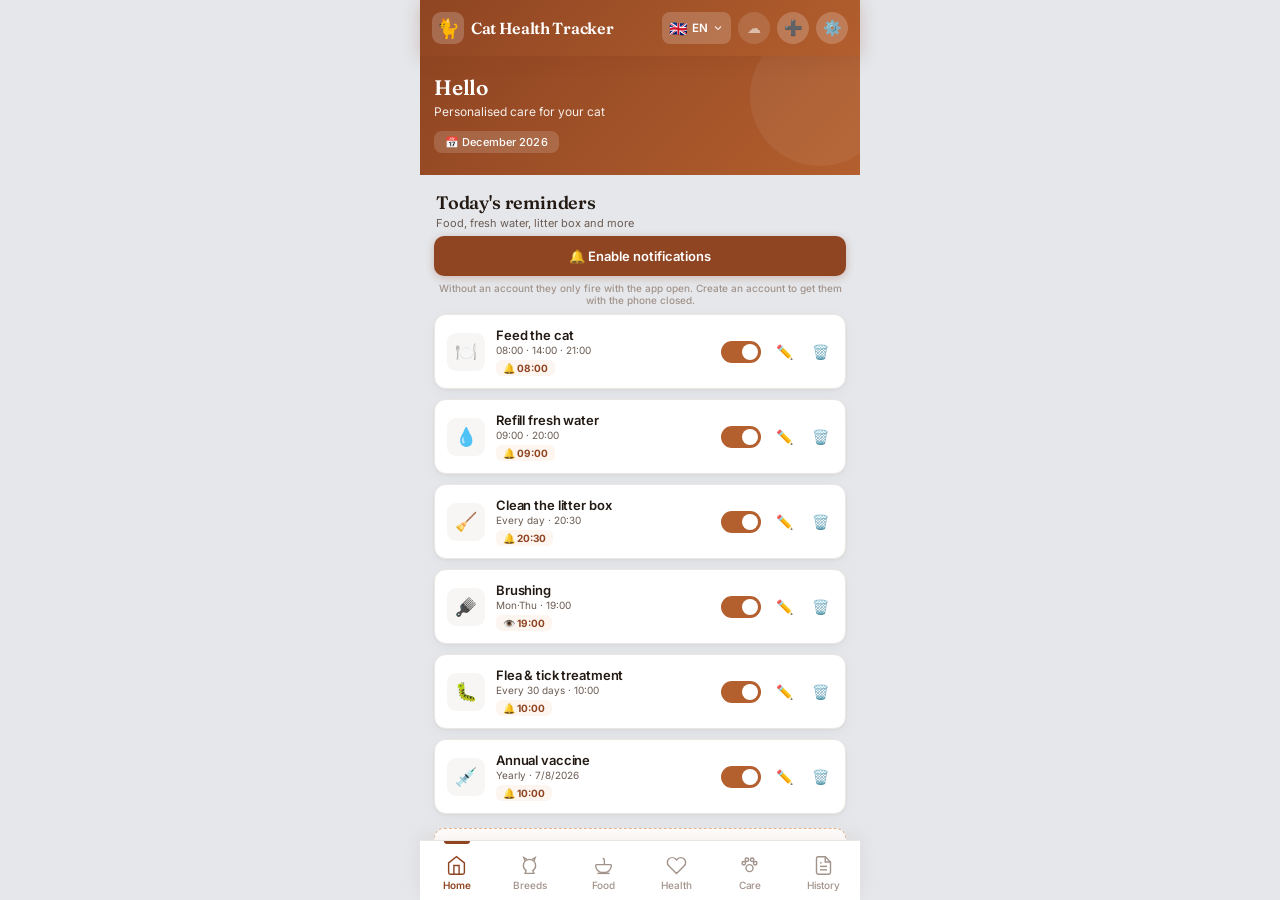
==== commit 41dcf3fe: "Notificaciones push en segundo plano (con la app cerrada) Hasta ahora las alarmas solo sonaban con l" ====
--- a/index.html
+++ b/index.html
@@ -213,6 +213,15 @@
 .sp-card{background:#fff;border-radius:var(--r);border:1px solid var(--border);overflow:hidden;cursor:pointer;transition:.18s;box-shadow:var(--shadow);}
 .sp-card:active{transform:scale(.97);}
 .sp-card-img{height:95px;overflow:hidden;position:relative;display:flex;align-items:center;justify-content:center;font-size:46px;}
+.sp-card-img img{position:absolute;inset:0;width:100%;height:100%;object-fit:cover;}
+.sp-detail-hero img{position:absolute;inset:0;width:100%;height:100%;object-fit:cover;}
+.photo-credit{position:absolute;bottom:4px;right:6px;z-index:3;font-size:8.5px;color:rgba(255,255,255,.75);background:rgba(0,0,0,.35);padding:1px 5px;border-radius:4px;max-width:60%;overflow:hidden;text-overflow:ellipsis;white-space:nowrap;}
+.credit-row{display:flex;gap:10px;align-items:flex-start;padding:9px 0;border-top:1px solid var(--border);font-size:11.5px;line-height:1.45;}
+.credit-row:first-child{border-top:none;}
+.credit-thumb{width:44px;height:44px;border-radius:8px;object-fit:cover;flex-shrink:0;background:var(--tint);}
+.credit-name{font-weight:700;}
+.credit-meta{color:var(--muted);font-size:10.5px;margin-top:2px;}
+.credit-meta a{color:var(--g1);}
 .sp-card-body{padding:8px 10px;}
 .sp-card-name{font-size:12px;font-weight:600;line-height:1.2;}
 .sp-card-latin{font-size:10px;color:var(--muted);font-style:italic;margin-top:2px;}
@@ -1175,6 +1184,16 @@
   </div>
 </div>
 
+<!-- Créditos de las fotos -->
+<div class="modal-overlay" id="modal-credits" onclick="closeModal(event,'modal-credits')">
+  <div class="modal-sheet" onclick="event.stopPropagation()">
+    <button class="modal-close" onclick="closeModalById('modal-credits')" aria-label="Cerrar">✕</button><div class="modal-handle"></div>
+    <div class="modal-title">📷 <span data-i18n="credits.title">Créditos de las fotos</span></div>
+    <div class="note-box" style="margin:0 0 12px" data-i18n="credits.intro">Las fotos de las razas proceden de Wikimedia Commons. Se listan aquí su autor y su licencia, tal y como exigen las licencias Creative Commons.</div>
+    <div id="credits-content"></div>
+  </div>
+</div>
+
 <!-- Ajustes -->
 <div class="modal-overlay" id="modal-settings" onclick="closeModal(event,'modal-settings')">
   <div class="modal-sheet" onclick="event.stopPropagation()">
@@ -1183,6 +1202,7 @@
     <div id="settings-account"></div>
     <div class="form-group"><label data-i18n="form.your_name">Tu nombre</label><input type="text" id="set-name" placeholder="Ej: Eduardo" data-i18n-ph="ph.ex_user"/></div>
     <button class="btn btn-primary btn-w" onclick="saveSettings()"><span data-i18n="btn.save">Guardar</span></button>
+    <button class="btn btn-ghost btn-w" style="margin-top:8px" onclick="closeModalById('modal-settings');openCredits()">📷 <span data-i18n="credits.title">Créditos de las fotos</span></button>
     <button class="btn btn-ghost btn-w" style="margin-top:8px" onclick="exportData()">📤 <span data-i18n="btn.export">Exportar mis datos</span></button>
     <button class="btn btn-ghost btn-w" style="margin-top:8px" onclick="clearAllData()">🗑️ <span data-i18n="btn.delete_all">Borrar todos los datos</span></button>
     <div class="note-box" style="margin:14px 0 0" data-i18n="settings.disclaimer">Cat Health Tracker es una herramienta informativa y de seguimiento. No sustituye el diagnóstico ni el criterio de un veterinario colegiado.</div>
@@ -1582,7 +1602,19 @@
 "wz.first_weight":{es:"Peso registrado en el alta.",en:"Weight logged at registration."},
 "cond.title":{es:"Sus problemas de salud",en:"Their health conditions"},
 "cond.sub":{es:"Consejos adaptados a lo que tiene",en:"Advice tailored to their conditions"},
-"cond.none":{es:"Sin problemas crónicos registrados.",en:"No chronic conditions recorded."}
+"cond.none":{es:"Sin problemas crónicos registrados.",en:"No chronic conditions recorded."},
+"credits.title":{es:"Créditos de las fotos",en:"Photo credits"},
+"credits.intro":{es:"Las fotos de las razas proceden de Wikimedia Commons. Se listan aquí su autor y su licencia, tal y como exigen las licencias Creative Commons.",en:"Breed photos come from Wikimedia Commons. Their author and licence are listed here, as the Creative Commons licences require."},
+"credits.none":{es:"Todavía no hay fotos instaladas. Ejecuta tools/fetch-breed-photos.mjs para descargarlas.",en:"No photos installed yet. Run tools/fetch-breed-photos.mjs to download them."},
+"credits.source":{es:"ver original",en:"view original"},
+"alert.notif_ok_local":{es:"Notificaciones activadas en este móvil. Sonarán mientras la app esté abierta o recién cerrada. Para que lleguen con el móvil bloqueado, crea una cuenta.",en:"Notifications enabled on this phone. They will fire while the app is open or just closed. To get them with the phone locked, create an account."},
+"push.hint_account":{es:"Llegarán aunque tengas la app cerrada.",en:"They will arrive even with the app closed."},
+"push.hint_local":{es:"Sin cuenta solo sonarán con la app abierta. Crea una cuenta para recibirlas con el móvil cerrado.",en:"Without an account they only fire with the app open. Create an account to get them with the phone closed."},
+"push.on":{es:"Notificaciones en segundo plano activadas",en:"Background notifications enabled"},
+"push.on_hint":{es:"Te avisaremos aunque tengas la app cerrada",en:"We'll notify you even with the app closed"},
+"push.off":{es:"Notificaciones en segundo plano desactivadas",en:"Background notifications disabled"},
+"push.off_hint":{es:"Actívalas para recibir avisos con el móvil cerrado",en:"Enable them to get alerts with the phone closed"},
+"push.needs_account":{es:"Las notificaciones con la app cerrada necesitan una cuenta: sin ella, solo suenan mientras tengas la pestaña abierta.",en:"Notifications with the app closed need an account: without one, they only fire while the tab is open."}
 };
 
 let currentLang = 'es';
@@ -2762,7 +2794,10 @@
   const el = document.getElementById('home-reminders');
   if(!el) return;
   const notifBtn = ('Notification' in window && Notification.permission !== 'granted')
-    ? `<div style="padding:0 14px"><button class="notif-enable" onclick="enableNotifications()">🔔 ${t('btn.notif')}</button></div>` : '';
+    ? `<div style="padding:0 14px">
+         <button class="notif-enable" onclick="enableNotifications()">🔔 ${t('btn.notif')}</button>
+         <div class="form-hint" style="text-align:center;margin:-4px 0 8px">${signedIn() ? t('push.hint_account') : t('push.hint_local')}</div>
+       </div>` : '';
   el.innerHTML = notifBtn + recordatorios.map(r => {
     const c = r.catId ? catById(r.catId) : null;
     return `<div class="card"><div class="reminder-card${r.on ? '' : ' rem-off'}">
@@ -2881,10 +2916,12 @@
 }
 function enableNotifications(){
   if(!('Notification' in window)){ alert(t('alert.no_notif')); return; }
-  Notification.requestPermission().then(p => {
+  Notification.requestPermission().then(async p => {
     if(p === 'granted'){
-      try { new Notification('Cat Health Tracker 🐈', {body: t('alert.notif_ok')}); } catch(e){}
+      await subscribeToPush();
+      try { new Notification('Cat Health Tracker 🐈', {body: signedIn() ? t('alert.notif_ok') : t('alert.notif_ok_local')}); } catch(e){}
       renderReminders();
+      renderSettingsAccount();
     }
   });
 }
@@ -3019,7 +3056,7 @@
       <div class="breed-grid">
         ${bs.map(b => `
           <div class="sp-card" onclick="showBreedDetail('${b.id}')">
-            <div class="sp-card-img" style="background:var(--g-main)">${b.emoji}</div>
+            <div class="sp-card-img" style="background:var(--g-main)">${b.emoji}${breedPhotoTag(b, 'lazy')}</div>
             <div class="sp-card-body">
               <div class="sp-card-name">${esc(breedName(b))}</div>
               <div class="sp-card-latin">${esc(breedOrigin(b))}</div>
@@ -3032,6 +3069,58 @@
       </div>`;
   }).join('');
 }
+/* ═══════════════════════════════════════
+   FOTOS DE LAS RAZAS
+   Las imágenes viven en img/breeds/{id}.jpg y son opcionales: si el archivo
+   no existe, la etiqueta se borra sola y queda el emoji que hay detrás.
+   Los créditos se cargan de img/breeds/credits.json, que genera el script
+   tools/fetch-breed-photos.mjs junto con las propias fotos.
+   ═══════════════════════════════════════ */
+const BREED_PHOTO_DIR = 'img/breeds/';
+let photoCredits = null;      // null = sin cargar todavía
+
+function breedPhotoTag(b, loading){
+  return `<img src="${BREED_PHOTO_DIR}${b.id}.jpg" alt="${esc(breedName(b))}"
+    loading="${loading}" decoding="async" onerror="this.remove()"/>`;
+}
+function photoCreditTag(b){
+  const c = photoCredits && photoCredits[b.id];
+  if(!c) return '';
+  return `<div class="photo-credit">📷 ${esc(c.author || '—')} · ${esc(c.license || '')}</div>`;
+}
+async function loadPhotoCredits(){
+  if(photoCredits !== null) return photoCredits;
+  try {
+    const res = await fetch(BREED_PHOTO_DIR + 'credits.json');
+    photoCredits = res.ok ? await res.json() : {};
+  } catch(e){ photoCredits = {}; }
+  return photoCredits;
+}
+function openCredits(){
+  openModal('modal-credits');
+  loadPhotoCredits().then(renderCredits);
+}
+function renderCredits(){
+  const el = document.getElementById('credits-content');
+  const ids = Object.keys(photoCredits || {});
+  if(!ids.length){
+    el.innerHTML = `<div class="dash-empty">${t('credits.none')}</div>`;
+    return;
+  }
+  el.innerHTML = ids.map(id => {
+    const c = photoCredits[id];
+    const b = BREED_BY_ID[id];
+    return `<div class="credit-row">
+      <img class="credit-thumb" src="${BREED_PHOTO_DIR}${id}.jpg" alt="" loading="lazy" onerror="this.style.visibility='hidden'"/>
+      <div>
+        <div class="credit-name">${esc(b ? breedName(b) : id)}</div>
+        <div class="credit-meta">📷 ${esc(c.author || '—')} · ${esc(c.license || '')}
+          ${c.source ? ` · <a href="${esc(c.source)}" target="_blank" rel="noopener">${t('credits.source')}</a>` : ''}</div>
+      </div>
+    </div>`;
+  }).join('');
+}
+
 function meter(label, val){
   return `<div class="meter-row"><span class="meter-lbl">${esc(label)}</span>
     <div class="meter-bar"><div class="meter-fill" style="width:${val*20}%"></div></div>
@@ -3045,8 +3134,9 @@
   dv.classList.add('open');
   const wMin = Math.min(b.wF[0], b.wM[0]), wMax = Math.max(b.wF[1], b.wM[1]);
   document.getElementById('breed-detail-content').innerHTML = `
-    <div class="sp-detail-hero">${b.emoji}
+    <div class="sp-detail-hero">${b.emoji}${breedPhotoTag(b, 'eager')}
       <div class="sp-detail-overlay"></div>
+      ${photoCreditTag(b)}
       <div class="sp-detail-info">
         <div class="sp-detail-name">${esc(breedName(b))}</div>
         <div class="sp-detail-latin">${esc(breedOrigin(b))}</div>
@@ -4563,6 +4653,12 @@
   bucket: 'cat-photos'
 };
 
+/* Clave pública VAPID: se usa como applicationServerKey al suscribir el
+   dispositivo a Web Push. No es secreta (por diseño, viaja al navegador
+   de cualquiera); su pareja privada vive cifrada en Supabase Vault y solo
+   la lee la Edge Function send-reminder-pushes. */
+const VAPID_PUBLIC_KEY = 'BCy2AHt-gB0VcWWerCacB_MwUtZKVhIJCuI5al95vnF0CfL-2fsLktsq5dgKHjkqYY8D1xlYaz1k5uZcA27Og80';
+
 let session   = load('cht_session', null);
 let tomb      = load('cht_tomb', {cats:{}, records:{}, reminders:{}});
 let syncState = load('cht_sync', {last:null});
@@ -4637,12 +4733,80 @@
   await apiFetch('/auth/v1/recover', {method:'POST', auth:false, json:{email}});
 }
 async function signOut(){
+  await unsubscribeFromPush();                          // borra la suscripcion en el servidor mientras el token aun vale
   try { await ensureToken(); await apiFetch('/auth/v1/logout', {method:'POST', json:{}}); } catch(e){}
   session = null;
   try { localStorage.removeItem('cht_session'); } catch(e){}
   syncState = {last:null}; save('cht_sync', syncState);
   updateCloudUi();
   renderSettingsAccount();
+}
+
+/* ═══════════════════════════════════════
+   NOTIFICACIONES PUSH EN SEGUNDO PLANO
+   Requieren cuenta: sin un usuario identificado no hay dónde guardar la
+   suscripción, y por tanto ningún servidor sabe a qué hora avisar a este
+   dispositivo. Sin cuenta, la app sigue avisando igualmente mientras la
+   pestaña permanece abierta (el motor de alarmas local de más abajo).
+   ═══════════════════════════════════════ */
+function pushSupported(){
+  return 'serviceWorker' in navigator && 'PushManager' in window && 'Notification' in window;
+}
+function urlBase64ToUint8Array(base64String){
+  const padding = '='.repeat((4 - base64String.length % 4) % 4);
+  const base64 = (base64String + padding).replace(/-/g, '+').replace(/_/g, '/');
+  const raw = atob(base64);
+  const arr = new Uint8Array(raw.length);
+  for(let i = 0; i < raw.length; i++) arr[i] = raw.charCodeAt(i);
+  return arr;
+}
+async function subscribeToPush(){
+  if(!pushSupported() || Notification.permission !== 'granted') return null;
+  try {
+    const reg = await navigator.serviceWorker.ready;
+    let sub = await reg.pushManager.getSubscription();
+    if(!sub){
+      sub = await reg.pushManager.subscribe({
+        userVisibleOnly: true,
+        applicationServerKey: urlBase64ToUint8Array(VAPID_PUBLIC_KEY)
+      });
+    }
+    if(signedIn()) await savePushSubscription(sub);
+    return sub;
+  } catch(e){ console.warn('subscribeToPush', e); return null; }
+}
+async function savePushSubscription(sub){
+  if(!signedIn()) return;
+  const json = sub.toJSON();
+  const tz = Intl.DateTimeFormat().resolvedOptions().timeZone || 'UTC';
+  try {
+    await db('push_subscriptions', {
+      method: 'POST',
+      query: '?on_conflict=endpoint',
+      prefer: 'resolution=merge-duplicates,return=representation',
+      json: [{
+        user_id: session.user.id,
+        endpoint: json.endpoint,
+        p256dh: json.keys.p256dh,
+        auth: json.keys.auth,
+        tz,
+        user_agent: (navigator.userAgent || '').slice(0, 300)
+      }]
+    });
+  } catch(e){ console.warn('savePushSubscription', e); }
+}
+async function unsubscribeFromPush(){
+  if(!pushSupported()) return;
+  try {
+    const reg = await navigator.serviceWorker.getRegistration();
+    const sub = reg && await reg.pushManager.getSubscription();
+    if(!sub) return;
+    if(signedIn()){
+      try { await db('push_subscriptions', {method:'DELETE', query:'?endpoint=eq.' + encodeURIComponent(sub.endpoint)}); }
+      catch(e){}
+    }
+    await sub.unsubscribe();
+  } catch(e){ console.warn('unsubscribeFromPush', e); }
 }
 
 /* ── Acceso a los datos ── */
@@ -4936,6 +5100,8 @@
     authMsg(t('auth.ok_signin'), 'ok');
     updateCloudUi();
     await syncNow(false);
+    await subscribeToPush();        // si ya habia permiso concedido, deja lista la suscripcion en esta cuenta
+    renderSettingsAccount();
     closeModalById('modal-auth');
     toast(t('auth.merge'));
   } catch(e){
@@ -4949,6 +5115,18 @@
   if(!/^[^@\s]+@[^@\s]+\.[^@\s]+$/.test(email)) return authMsg(t('auth.err_email'));
   try { await resetPassword(email); authMsg(t('auth.ok_reset'), 'ok'); }
   catch(e){ authMsg(mapAuthError(e)); }
+}
+function pushStatusRow(){
+  if(!('Notification' in window)) return '';
+  const granted = Notification.permission === 'granted';
+  return `<div class="acct-row" style="margin-top:10px;padding-top:10px;border-top:1px solid var(--border)">
+    <div class="acct-avatar" style="background:${granted ? 'var(--g1)' : '#94a3b8'}">${granted ? '🔔' : '🔕'}</div>
+    <div class="acct-info">
+      <div class="acct-mail" style="white-space:normal">${granted ? t('push.on') : t('push.off')}</div>
+      <div class="acct-state">${granted ? t('push.on_hint') : t('push.off_hint')}</div>
+    </div>
+    ${!granted ? `<button class="btn btn-primary btn-sm" style="flex-shrink:0" onclick="enableNotifications()">${t('btn.notif')}</button>` : ''}
+  </div>`;
 }
 function renderSettingsAccount(){
   const el = document.getElementById('settings-account');
@@ -4970,6 +5148,7 @@
         <button class="btn btn-primary btn-sm" onclick="syncNow(false)">🔄 ${t('sync.now')}</button>
         <button class="btn btn-ghost btn-sm" onclick="confirmSignOut()">${t('auth.signout')}</button>
       </div>
+      ${pushStatusRow()}
     </div>`;
   } else {
     el.innerHTML = `<div class="acct-box">
@@ -4980,6 +5159,7 @@
           <div class="acct-state"><span class="sync-dot off"></span>${t('auth.local_hint')}</div>
         </div>
       </div>
+      <div class="form-hint" style="margin-top:8px">${t('push.needs_account')}</div>
       <button class="btn btn-primary btn-sm btn-w" style="margin-top:10px"
         onclick="closeModalById('modal-settings');setAuthMode('in');openModal('modal-auth')">☁️ ${t('auth.create_now')}</button>
     </div>`;
@@ -5018,6 +5198,7 @@
   onRemFreqChange();
   calSelected = isoToday();
   calCursor = new Date();
+  loadPhotoCredits();
 
   /* Motor de alarmas: comprobación cada 20 s + al volver a la app */
   checkAlarms();
@@ -5032,6 +5213,10 @@
   updateCloudUi();
   renderSettingsAccount();
   if(signedIn()) setTimeout(() => syncNow(true), 1200);
+  // Si el permiso ya estaba concedido de una sesión anterior, deja la
+  // suscripción push al día (el navegador puede haberla revocado, o la
+  // zona horaria puede haber cambiado desde la última vez).
+  if(signedIn()) setTimeout(() => { subscribeToPush(); }, 1800);
   window.addEventListener('online', () => { if(signedIn()) syncNow(true); });
   document.addEventListener('visibilitychange', () => { if(!document.hidden && signedIn()) scheduleSync(); });
 
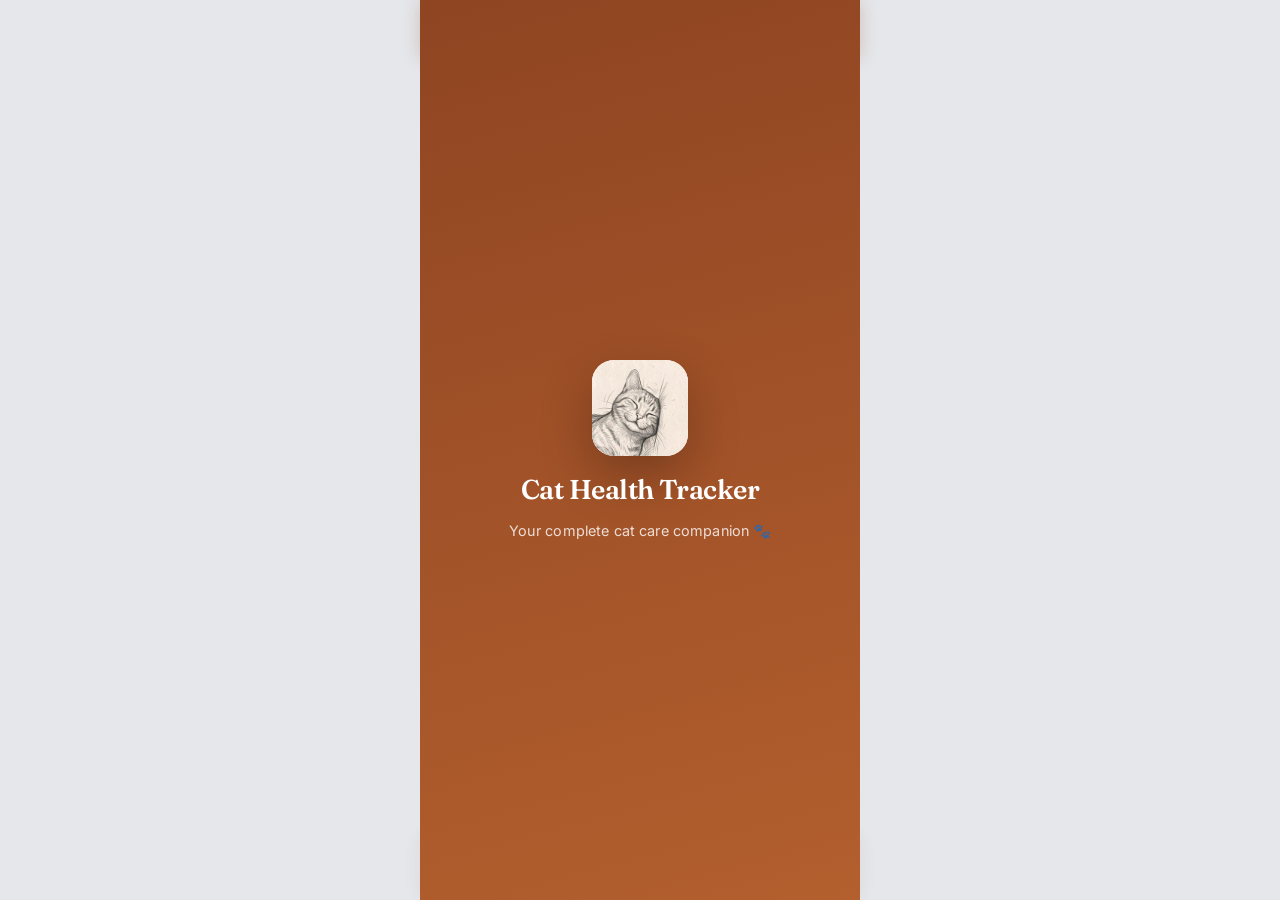
==== commit fa52d52e: "Favicon, iconos PWA y logo real de la app Sustituye el emoji placeholder (habia un gato de emoji tan" ====
--- a/index.html
+++ b/index.html
@@ -9,6 +9,9 @@
 <meta name="description" content="Cat Health Tracker — guía completa de razas, alimentación, cuidados y salud para tu gato."/>
 <title>Cat Health Tracker</title>
 <link rel="manifest" href="manifest.json"/>
+<link rel="icon" type="image/png" sizes="32x32" href="[data-uri]"/>
+<link rel="icon" type="image/png" sizes="16x16" href="[data-uri]"/>
+<link rel="apple-touch-icon" href="[data-uri]"/>
 <link rel="preconnect" href="https://fonts.googleapis.com"/>
 <link href="https://fonts.googleapis.com/css2?family=Inter:wght@400;500;600;700;800&family=Fraunces:opsz,wght@9..144,500;9..144,600;9..144,700&display=swap" rel="stylesheet"/>
 <style>
@@ -36,6 +39,7 @@
 #splash.out{opacity:0;visibility:hidden;}
 .splash-logo{width:96px;height:96px;border-radius:22px;overflow:hidden;box-shadow:0 20px 50px rgba(0,0,0,.25);
   animation:breathe 2s ease-in-out infinite;background:#fff;display:flex;align-items:center;justify-content:center;font-size:52px;}
+.splash-logo img{width:100%;height:100%;object-fit:cover;}
 @keyframes breathe{0%,100%{transform:scale(1)}50%{transform:scale(1.05)}}
 .splash-title{font-size:1.7rem;font-weight:600;color:#fff;letter-spacing:-.02em;opacity:0;animation:fadeUp .8s .4s forwards;font-family:'Fraunces',serif;}
 .splash-sub{font-size:.9rem;color:rgba(255,255,255,.8);font-weight:400;opacity:0;animation:fadeUp .8s .6s forwards;letter-spacing:.01em;}
@@ -48,6 +52,7 @@
   box-shadow:0 2px 16px rgba(143,69,34,.25);}
 .hdr-logo{width:32px;height:32px;border-radius:9px;overflow:hidden;background:rgba(255,255,255,.2);
   display:flex;align-items:center;justify-content:center;flex-shrink:0;font-size:19px;}
+.hdr-logo img{width:100%;height:100%;object-fit:cover;}
 .hdr-title{font-size:16px;font-weight:600;color:#fff;flex:1;min-width:0;letter-spacing:-.02em;font-family:'Fraunces',serif;
   white-space:nowrap;overflow:hidden;text-overflow:ellipsis;}
 @media(max-width:359px){ .hdr-title{font-size:14px;} .hdr-lang #hdr-lang-code{display:none;} }
@@ -584,14 +589,14 @@
 
 <!-- SPLASH -->
 <div id="splash">
-  <div class="splash-logo">🐈</div>
+  <div class="splash-logo"><img src="[data-uri]" alt="Cat Health Tracker"/></div>
   <div class="splash-title">Cat Health Tracker</div>
   <div class="splash-sub" data-i18n="splash.sub">Tu guía completa para el cuidado del gato 🐾</div>
 </div>
 
 <!-- HEADER -->
 <header id="hdr">
-  <div class="hdr-logo">🐈</div>
+  <div class="hdr-logo"><img src="[data-uri]" alt="Cat Health Tracker"/></div>
   <div class="hdr-title">Cat Health Tracker</div>
   <button class="hdr-lang" id="hdr-lang-btn" onclick="toggleLangMenu(event)"><span id="hdr-lang-flag">🇪🇸</span><span id="hdr-lang-code">ES</span><svg viewBox="0 0 24 24" width="12" height="12"><polyline points="6 9 12 15 18 9"/></svg></button>
   <button class="hdr-cloud" id="hdr-cloud" onclick="openAccount()" aria-label="Cuenta y sincronización">☁️</button>
@@ -1206,6 +1211,7 @@
     <button class="btn btn-ghost btn-w" style="margin-top:8px" onclick="exportData()">📤 <span data-i18n="btn.export">Exportar mis datos</span></button>
     <button class="btn btn-ghost btn-w" style="margin-top:8px" onclick="clearAllData()">🗑️ <span data-i18n="btn.delete_all">Borrar todos los datos</span></button>
     <div class="note-box" style="margin:14px 0 0" data-i18n="settings.disclaimer">Cat Health Tracker es una herramienta informativa y de seguimiento. No sustituye el diagnóstico ni el criterio de un veterinario colegiado.</div>
+    <div id="settings-version" style="text-align:center;font-size:10.5px;color:var(--muted2);margin-top:12px"></div>
   </div>
 </div>
 
@@ -1216,6 +1222,11 @@
    Arquitectura de un solo archivo (igual que TestudoTracker):
    HTML + CSS + JS + datos, persistencia en localStorage.
    ═══════════════════════════════════════════════════════════ */
+
+/* Versión de la app. Súbela junto a CACHE_VERSION en sw.js cada vez que
+   publiques una versión nueva, y anota el cambio en el README. */
+const APP_VERSION = '1.2.0';
+const APP_VERSION_NAME = 'Siberiano';
 
 /* Etiqueta de afiliado de Amazon. Déjala vacía para enlaces limpios. */
 const AMAZON_TAG = '';
@@ -2684,6 +2695,8 @@
     document.getElementById('set-name').value = settings.username || '';
     renderSettingsAccount();
     renderSettingsCatsList();
+    const v = document.getElementById('settings-version');
+    if(v) v.textContent = 'Cat Health Tracker v' + APP_VERSION + ' · ' + APP_VERSION_NAME;
   }
   if(id === 'modal-reminder') renderCatSelect('rm-cat', true);
 }
